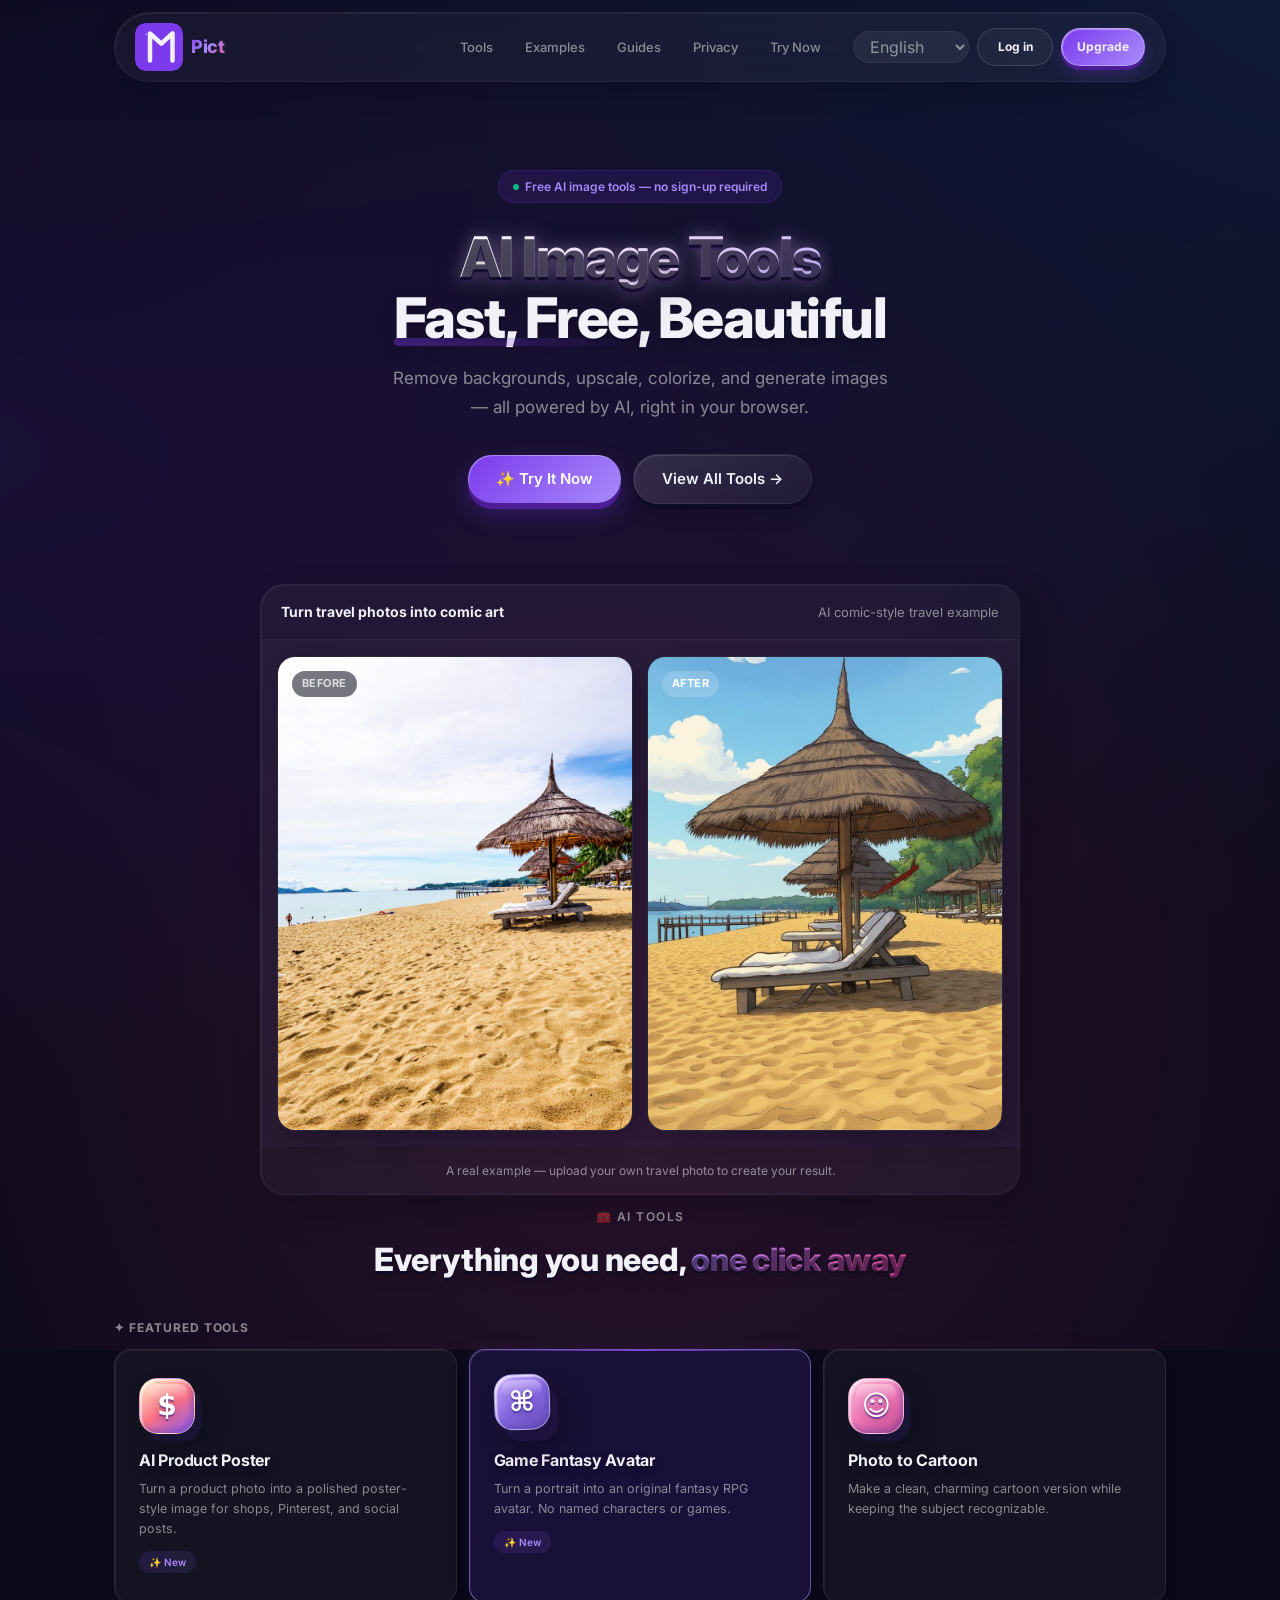
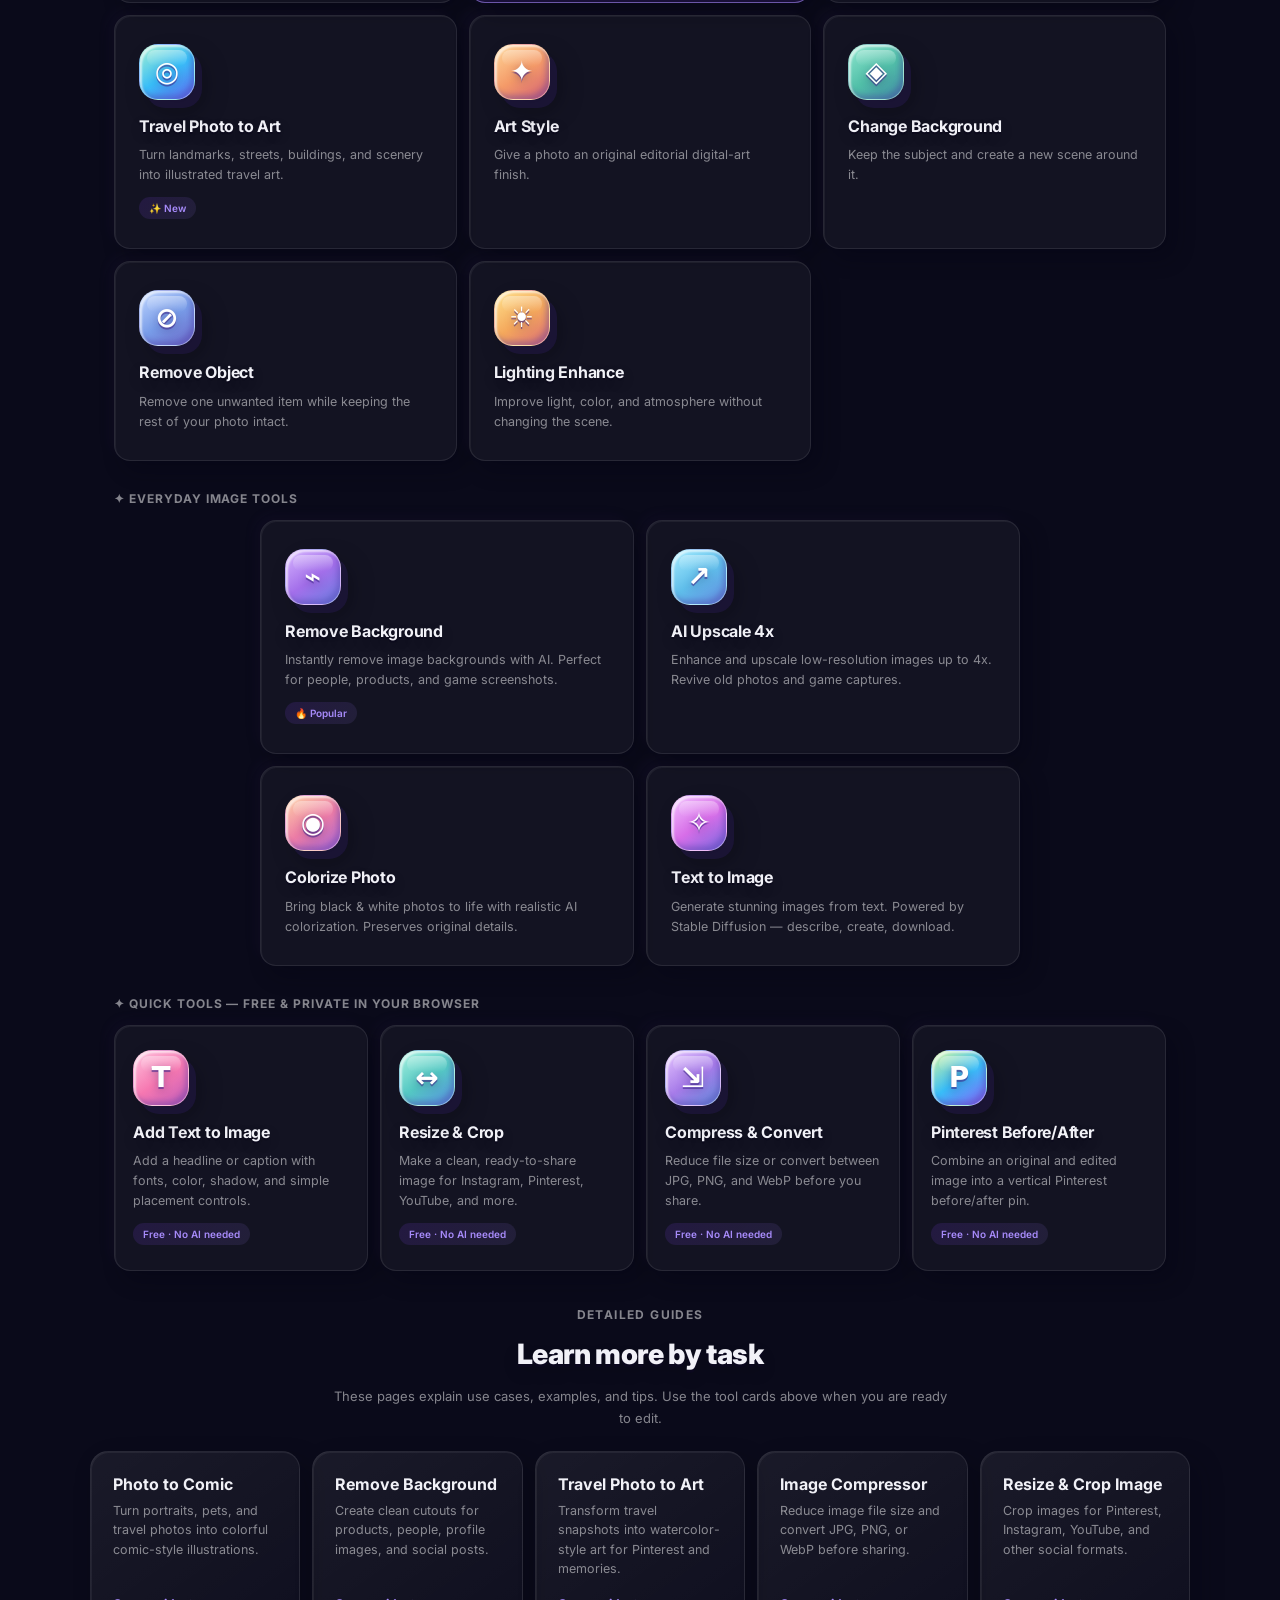
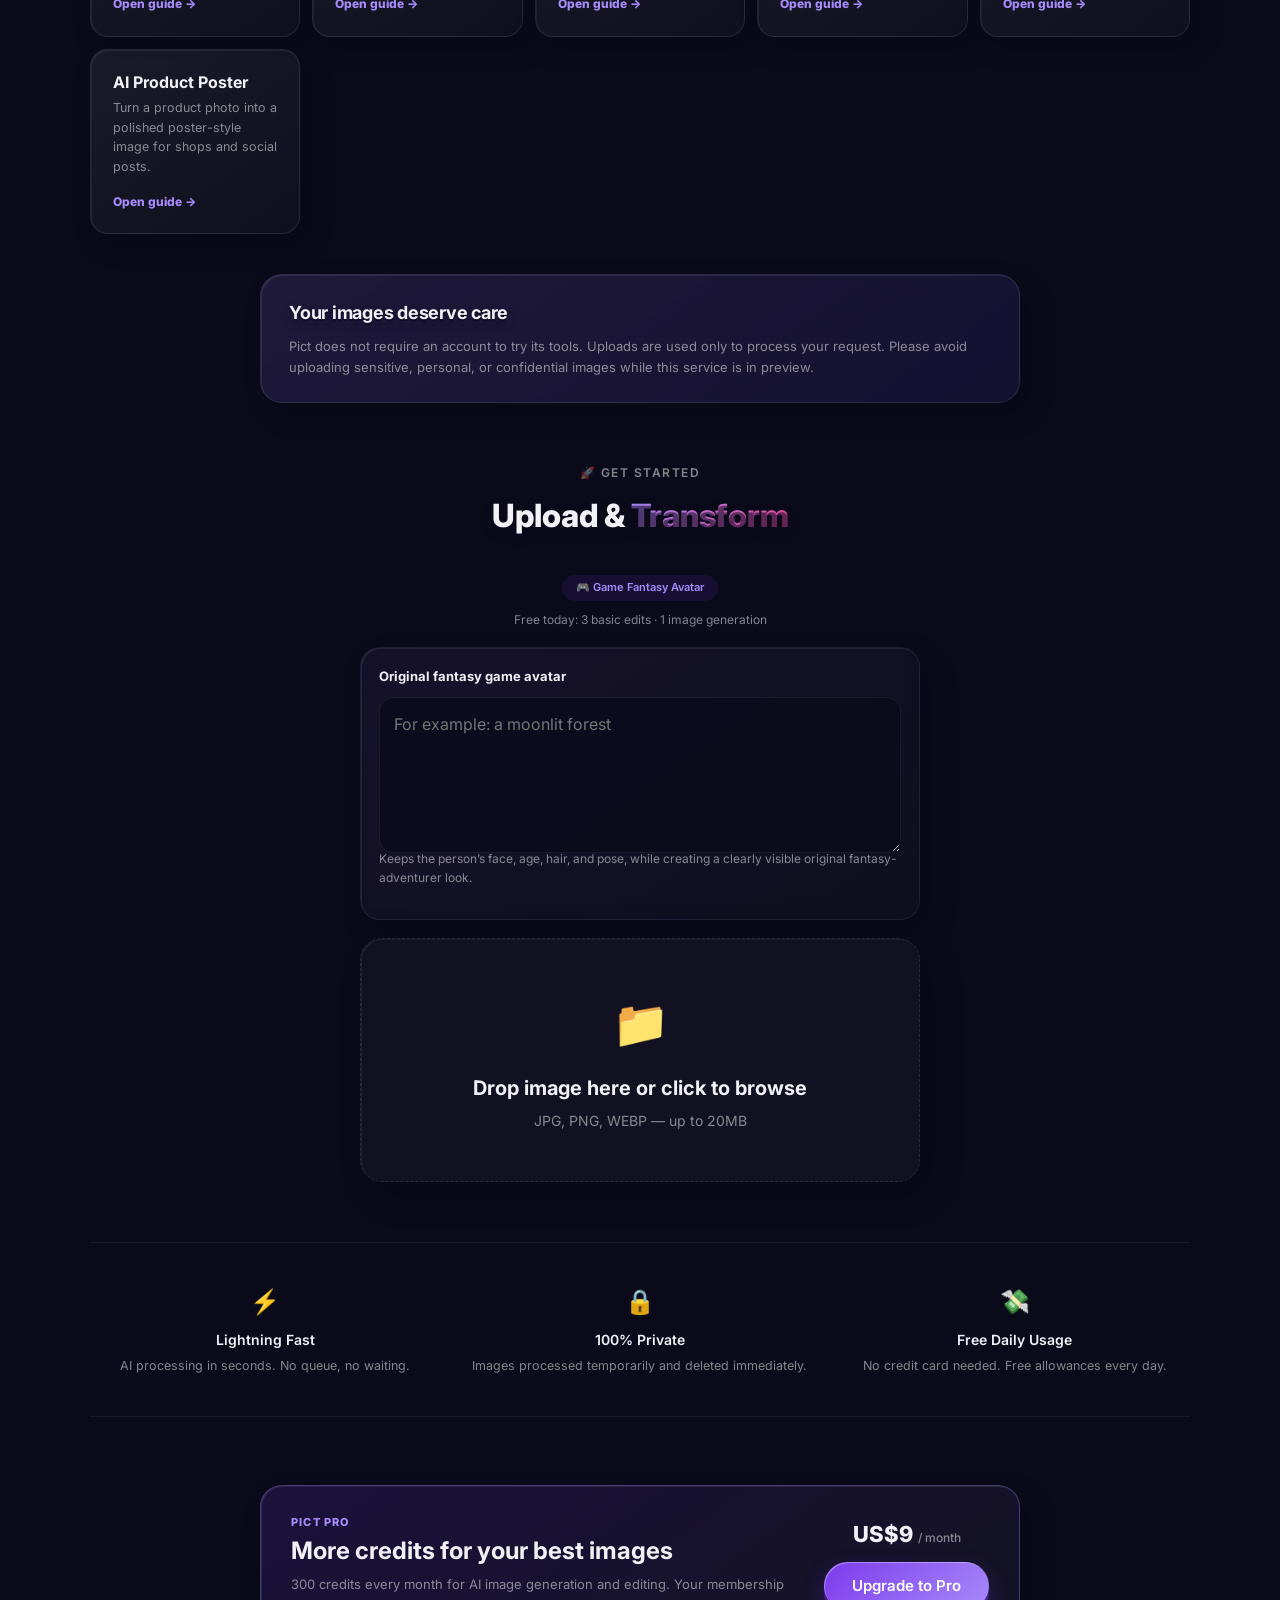
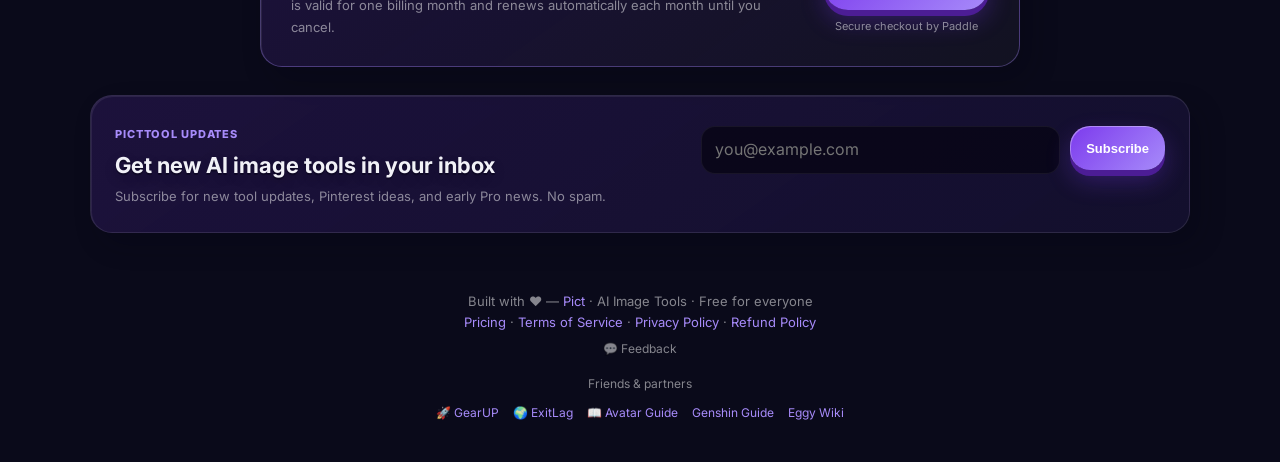
==== index.html @ b3669dda "Add files via upload" ====
<!DOCTYPE html>
<html lang="en">
<head>
<!-- Google tag (gtag.js) -->
<script async src="https://www.googletagmanager.com/gtag/js?id=G-9TJQL1RWTP"></script>
<script>
  window.dataLayer = window.dataLayer || [];
  function gtag(){dataLayer.push(arguments);}
  gtag('js', new Date());
  gtag('config', 'G-9TJQL1RWTP');
</script>
<meta charset="UTF-8" />
<meta name="viewport" content="width=device-width, initial-scale=1.0" />
<title>Pict | Free AI Image Tools: Remove Background, Upscale & Generate</title>
<meta name="description" content="Free online AI image tools to remove backgrounds, upscale photos, colorize old images and generate images from text. No sign-up required." />
<link rel="canonical" href="https://www.picttool.com/" />
<meta property="og:type" content="website" />
<meta property="og:url" content="https://www.picttool.com/" />
<meta property="og:title" content="Pict | Free AI Image Tools" />
<meta property="og:description" content="Remove backgrounds, upscale photos, colorize images and create AI art online." />
<link rel="icon" type="image/svg+xml" href="data:image/svg+xml,<svg xmlns='http://www.w3.org/2000/svg' viewBox='0 0 100 100'><text y='.9em' font-size='90'>🎨</text></svg>" />
<link href="https://fonts.googleapis.com/css2?family=Inter:wght@400;500;600;700;800;900&display=swap" rel="stylesheet" />
<style>
  *,*::before,*::after{margin:0;padding:0;box-sizing:border-box}
  :root{--bg:#0A0A1A;--card:rgba(255,255,255,0.04);--card-hover:rgba(255,255,255,0.08);--text:#F1F1F7;--text-dim:rgba(255,255,255,0.5);--accent:#7C3AED;--accent-light:#A78BFA;--accent-glow:rgba(124,58,237,0.3);--border:rgba(255,255,255,0.06);--radius:16px}
  html{scroll-behavior:smooth}
  body{font-family:'Inter',-apple-system,BlinkMacSystemFont,'Segoe UI',sans-serif;background:var(--bg);color:var(--text);line-height:1.6;overflow-x:hidden}
  
  /* Animated background */
  .bg-glow{position:fixed;top:-50%;left:-50%;width:200%;height:200%;z-index:-1;opacity:0.15;
    background:radial-gradient(ellipse at 20% 50%,#7C3AED 0%,transparent 50%),
               radial-gradient(ellipse at 80% 20%,#3B82F6 0%,transparent 50%),
               radial-gradient(ellipse at 50% 80%,#EC4899 0%,transparent 50%);
    animation:bgShift 20s ease-in-out infinite alternate;}
  @keyframes bgShift{0%{transform:rotate(0deg) scale(1)}100%{transform:rotate(8deg) scale(1.1)}}

  .container{max-width:1100px;margin:0 auto;padding:0 24px}

  /* Nav — glassmorphism */
  nav{position:sticky;top:12px;z-index:100;max-width:1100px;margin:0 auto;padding:0 24px}
  .nav-inner{background:rgba(255,255,255,0.04);backdrop-filter:blur(20px);-webkit-backdrop-filter:blur(20px);
    border:1px solid var(--border);border-radius:100px;padding:10px 20px;display:grid;grid-template-columns:1fr auto 1fr;align-items:center;
    box-shadow:0 10px 26px rgba(3,1,16,.22),inset 1px 1px 0 rgba(255,255,255,.06)}
  .logo{font-size:18px;font-weight:800;display:flex;align-items:center;gap:8px;letter-spacing:-0.3px}
  .logo .grad{background:linear-gradient(135deg,#7C3AED,#A78BFA,#EC4899);-webkit-background-clip:text;-webkit-text-fill-color:transparent;background-clip:text}
  .nav-links{display:flex;gap:4px;justify-self:center}
  .nav-links a{color:var(--text-dim);font-size:13px;font-weight:500;text-decoration:none;padding:6px 14px;border-radius:30px;transition:all .2s}
  .nav-links a:hover{color:var(--text);background:rgba(255,255,255,0.06)}
  .nav-secondary{display:none}
  .nav-menu{display:none}
  .nav-language{justify-self:end;color:var(--text-dim);font-size:12px;background:rgba(255,255,255,0.06);padding:4px 12px;border:1px solid var(--border);border-radius:20px;font:inherit;max-width:116px}
  .nav-actions{display:flex;align-items:center;justify-self:end;gap:8px}.auth-button{padding:8px 15px;border:1px solid rgba(167,139,250,.45);border-radius:20px;background:rgba(124,58,237,.12);color:var(--text);font:inherit;font-size:12px;font-weight:700;cursor:pointer;transition:transform .16s ease,background .16s ease,box-shadow .16s ease}
  .nav-login{background:rgba(255,255,255,.045);border-color:rgba(255,255,255,.14);min-width:76px;white-space:nowrap}
  .nav-upgrade{background:linear-gradient(135deg,#7C3AED,#A78BFA);border-color:rgba(196,181,253,.75);box-shadow:0 4px 0 #4c1d95,0 8px 18px rgba(124,58,237,.26),inset 1px 1px 0 rgba(255,255,255,.35)}
  .auth-button:hover{transform:translateY(-1px);background:rgba(124,58,237,.28)}
  .nav-upgrade:hover{background:linear-gradient(135deg,#8B5CF6,#C4B5FD);box-shadow:0 5px 0 #4c1d95,0 11px 22px rgba(124,58,237,.34),inset 1px 1px 0 rgba(255,255,255,.42)}
  .auth-button:active{transform:translateY(1px) scale(.98);box-shadow:0 1px 0 #4c1d95,0 3px 8px rgba(124,58,237,.22)}

  /* Hero */
  .hero{text-align:center;padding:100px 24px 60px;position:relative}
  .hero-badge{display:inline-flex;align-items:center;gap:6px;background:rgba(124,58,237,0.12);border:1px solid rgba(124,58,237,0.2);
    padding:6px 14px;border-radius:30px;font-size:12px;font-weight:600;color:var(--accent-light);margin-bottom:24px}
  .hero-badge .dot{width:6px;height:6px;border-radius:50%;background:#10B981;animation:pulse-dot 2s infinite}
  @keyframes pulse-dot{0%,100%{opacity:1}50%{opacity:0.3}}
  .hero h1{font-size:56px;font-weight:800;letter-spacing:-1.5px;line-height:1.08;margin-bottom:16px;text-shadow:0 3px 0 rgba(12,7,35,.72),0 8px 18px rgba(0,0,0,.2)}
  .hero h1 .grad{background:linear-gradient(135deg,#FFFFFF 0%,#F5EAFE 34%,#E9D5FF 65%,#C4B5FD 100%);-webkit-background-clip:text;-webkit-text-fill-color:transparent;background-clip:text;filter:drop-shadow(0 2px 0 rgba(40,22,84,.5)) drop-shadow(0 0 8px rgba(221,190,255,.38)) drop-shadow(0 8px 14px rgba(0,0,0,.18))}
  .hero h1 .highlight{position:relative;display:inline-block}
  .hero h1 .highlight::after{content:'';position:absolute;bottom:2px;left:0;width:100%;height:8px;background:linear-gradient(90deg,#7C3AED,transparent);border-radius:4px;opacity:0.4}
  .hero p{font-size:17px;color:var(--text-dim);max-width:500px;margin:0 auto 32px;line-height:1.7}
  .hero-actions{display:flex;align-items:center;justify-content:center;gap:12px;flex-wrap:wrap}
  .btn{display:inline-flex;align-items:center;gap:8px;padding:12px 28px;border-radius:30px;font-size:15px;font-weight:600;border:none;cursor:pointer;transition:all .25s;text-decoration:none}
  .btn-primary{background:linear-gradient(135deg,#7C3AED,#A78BFA);color:#fff;box-shadow:0 6px 0 #4c1d95,0 11px 24px rgba(124,58,237,.30),inset 1px 1px 0 rgba(255,255,255,.35)}
  .btn-primary:hover{transform:translateY(-2px);box-shadow:0 8px 0 #4c1d95,0 15px 32px rgba(124,58,237,.4),inset 1px 1px 0 rgba(255,255,255,.42)}
  .btn-ghost{background:linear-gradient(145deg,rgba(255,255,255,.12),rgba(255,255,255,.04));color:var(--text);border:1px solid var(--border);box-shadow:0 5px 0 rgba(13,10,37,.65),0 10px 18px rgba(0,0,0,.18),inset 1px 1px 0 rgba(255,255,255,.1)}
  .btn-ghost:hover{background:linear-gradient(145deg,rgba(255,255,255,.16),rgba(255,255,255,.06));transform:translateY(-2px);box-shadow:0 7px 0 rgba(13,10,37,.65),0 14px 22px rgba(0,0,0,.22),inset 1px 1px 0 rgba(255,255,255,.14)}

  /* Before / after example */
  .example-section{padding:20px 0 12px}
  .before-after{max-width:760px;margin:0 auto;border:1px solid var(--border);border-radius:24px;overflow:hidden;background:rgba(255,255,255,0.035);box-shadow:12px 16px 34px rgba(0,0,0,.25),inset 1px 1px 0 rgba(255,255,255,.06)}
  .before-after-head{display:flex;align-items:center;justify-content:space-between;padding:16px 20px;border-bottom:1px solid var(--border);font-size:13px;color:var(--text-dim)}
  .before-after-head strong{color:var(--text);font-size:14px}
  .comparison{display:grid;grid-template-columns:1fr 1fr;gap:14px;min-height:0;padding:16px;position:relative;background:linear-gradient(145deg,rgba(255,255,255,.025),rgba(124,58,237,.055))}
  .demo-side{position:relative;overflow:hidden;background:#16142a;border:1px solid rgba(255,255,255,.08);border-radius:18px;aspect-ratio:3/4;box-shadow:8px 10px 22px rgba(3,1,16,.28)}
  .demo-side img{display:block;width:100%;height:100%;object-fit:cover;object-position:center 50%}
  .demo-side::after{position:absolute;top:14px;left:14px;padding:4px 10px;border-radius:99px;font-size:11px;font-weight:700;letter-spacing:.04em;text-transform:uppercase}
  .demo-side.before::after{content:'Before';background:rgba(10,10,26,.55);color:#ddd}
  .demo-side.after::after{content:'After';background:rgba(255,255,255,.16);color:#fff}
  .comparison-divider{display:none;position:absolute;top:0;bottom:0;left:50%;width:2px;background:rgba(255,255,255,.8);z-index:3;box-shadow:0 0 20px #c4a5ff}
  .comparison-divider span{position:absolute;top:50%;left:50%;transform:translate(-50%,-50%);width:34px;height:34px;border-radius:50%;display:grid;place-items:center;background:#fff;color:#6d38c7;font-size:16px;box-shadow:0 6px 18px rgba(0,0,0,.25)}
  .example-note{text-align:center;color:var(--text-dim);font-size:12px;padding:14px 20px}

  /* Tool Grid — glow cards */
  .section-label{text-align:center;font-size:12px;font-weight:600;text-transform:uppercase;letter-spacing:1.5px;color:var(--text-dim);margin-bottom:8px}
  .section-title{text-align:center;font-size:32px;font-weight:800;letter-spacing:-0.5px;margin-bottom:32px}
  .section-title .title-3d{text-shadow:0 3px 0 rgba(12,7,35,.68),0 8px 16px rgba(0,0,0,.18)}
  .section-title .grad{background:linear-gradient(135deg,#A78BFA,#EC4899);-webkit-background-clip:text;-webkit-text-fill-color:transparent;background-clip:text}
  .tool-grid{display:grid;grid-template-columns:repeat(3,1fr);gap:12px}
  .base-tool-grid{grid-template-columns:repeat(2,1fr);max-width:760px;margin:12px auto 0}
  .quick-tool-grid{grid-template-columns:repeat(4,minmax(0,1fr))}
  .quick-tool-grid .tool-card{padding:24px 18px}
  .tool-group-title{margin:28px 0 12px;color:var(--text-dim);font-size:12px;font-weight:700;letter-spacing:.08em;text-transform:uppercase}
  .tool-card{background:var(--card);border:1px solid var(--border);border-radius:var(--radius);padding:28px 24px;
    cursor:pointer;transition:all .3s;text-decoration:none;color:inherit;display:block;position:relative;overflow:hidden}
  .tool-card::before{content:'';position:absolute;top:0;left:0;right:0;height:1px;background:linear-gradient(90deg,transparent,var(--accent),transparent);opacity:0;transition:opacity .3s}
  .tool-card:hover{background:var(--card-hover);border-color:rgba(124,58,237,0.2);transform:translateY(-2px)}
  .tool-card:hover::before{opacity:1}
  /* Soft 3D Toy — friendly, layered controls without changing the site structure. */
  .tool-card{border-color:rgba(255,255,255,.09);box-shadow:9px 10px 20px rgba(4,2,18,.28),-5px -5px 14px rgba(120,86,175,.05),inset 1px 1px 0 rgba(255,255,255,.055)}
  .tool-card:hover{box-shadow:12px 15px 28px rgba(3,1,16,.40),-5px -5px 16px rgba(142,103,209,.09),inset 1px 1px 0 rgba(255,255,255,.08)}
  .tool-card .icon.neon-icon{width:56px;height:56px;margin:0 0 14px;display:grid;place-items:center;position:relative;
    border:1px solid rgba(255,255,255,.34);border-radius:19px;background:linear-gradient(145deg,#bda8ff 0%,#8c80e8 48%,#71c9ee 100%);
    box-shadow:7px 8px 0 rgba(49,31,99,.34),10px 13px 23px rgba(0,0,0,.28),inset 2px 2px 2px rgba(255,255,255,.62),inset -3px -4px 5px rgba(73,54,159,.32);
    color:#fff;font-family:ui-rounded,"Arial Rounded MT Bold",system-ui,sans-serif;font-size:28px;font-weight:900;line-height:1;text-shadow:0 2px 0 rgba(62,37,135,.56),0 3px 8px rgba(37,20,90,.34);transition:transform .3s,box-shadow .3s}
  .tool-card .icon.neon-icon::before{content:"";position:absolute;inset:5px 7px auto;height:16px;border-radius:12px;background:linear-gradient(180deg,rgba(255,255,255,.45),rgba(255,255,255,0));opacity:.8}
  .tool-card .icon.neon-icon::after{content:attr(data-mark);position:relative;z-index:1}
  .tool-card:hover .icon.neon-icon,.tool-card.active .icon.neon-icon{transform:translateY(-4px) rotate(-2deg);box-shadow:8px 11px 0 rgba(49,31,99,.36),14px 19px 26px rgba(0,0,0,.34),inset 2px 2px 2px rgba(255,255,255,.7),inset -3px -4px 5px rgba(73,54,159,.32)}
  /* Each tool gets its own Soft 3D Toy color while keeping one shared visual system. */
  .tool-card[data-tool="game-avatar"] .neon-icon{background:linear-gradient(145deg,#c6a8ff 0%,#8464df 54%,#6952ba 100%)}
  .tool-card[data-tool="cartoon"] .neon-icon{background:linear-gradient(145deg,#ffbedc 0%,#ed76b3 52%,#c64a91 100%)}
  .tool-card[data-tool="travel-art"] .neon-icon{background:linear-gradient(145deg,#a7f3d0 0%,#38bdf8 52%,#6366f1 100%)}
  .tool-card[data-tool="art"] .neon-icon{background:linear-gradient(145deg,#ffd89a 0%,#f49a68 52%,#cf5c77 100%)}
  .tool-card[data-tool="change-background"] .neon-icon{background:linear-gradient(145deg,#8fe7cf 0%,#51bfa8 52%,#4088a4 100%)}
  .tool-card[data-tool="remove-object"] .neon-icon{background:linear-gradient(145deg,#c1d7ff 0%,#789ce8 52%,#6c68c8 100%)}
  .tool-card[data-tool="scene-lighting"] .neon-icon{background:linear-gradient(145deg,#ffe38e 0%,#f4a85c 52%,#d86978 100%)}
  .tool-card[data-tool="remove-bg"] .neon-icon{background:linear-gradient(145deg,#d7b6ff 0%,#a36fea 52%,#687ee0 100%)}
  .tool-card[data-tool="upscale"] .neon-icon{background:linear-gradient(145deg,#a5edff 0%,#5fbdea 52%,#6487df 100%)}
  .tool-card[data-tool="colorize"] .neon-icon{background:linear-gradient(145deg,#ffd5a7 0%,#ec7ca6 52%,#a967d7 100%)}
  .tool-card[data-tool="generate"] .neon-icon{background:linear-gradient(145deg,#f3c1ff 0%,#d76ee8 52%,#7468df 100%)}
  .tool-card[data-tool="add-text"] .neon-icon{background:linear-gradient(145deg,#ffc4de 0%,#f678b1 52%,#be5bba 100%)}
  .tool-card[data-tool="resize-crop"] .neon-icon{background:linear-gradient(145deg,#a8f2df 0%,#54c8c3 52%,#588ce1 100%)}
  .tool-card[data-tool="compress-convert"] .neon-icon{background:linear-gradient(145deg,#e5c4ff 0%,#a77ce9 52%,#618ddd 100%)}
  .tool-card[data-tool="pin-before-after"] .neon-icon{background:linear-gradient(145deg,#d9f99d 0%,#38bdf8 52%,#8b5cf6 100%)}
  .tool-card[data-tool="product-poster"] .neon-icon{background:linear-gradient(145deg,#fef3c7 0%,#fb7185 52%,#8b5cf6 100%)}
  .tool-card h3,.section-title,.privacy-card h2{letter-spacing:-.25px;text-shadow:0 2px 0 rgba(9,5,27,.55),0 5px 13px rgba(0,0,0,.18)}
  .tool-card h3{font-size:16px;font-weight:700;margin-bottom:6px}
  .tool-card p{font-size:12.5px;color:var(--text-dim);line-height:1.6}
  .tool-card .badge{display:inline-block;font-size:10px;font-weight:600;padding:3px 10px;border-radius:20px;
    background:linear-gradient(135deg,rgba(124,58,237,0.15),rgba(167,139,250,0.1));color:var(--accent-light);margin-top:12px}
  .tool-card .arrow{position:absolute;top:24px;right:24px;font-size:14px;color:var(--text-dim);transition:all .3s;opacity:0}
  .tool-card:hover .arrow{opacity:1;color:var(--accent-light);transform:translateX(3px)}
  .tool-card.active{background:rgba(124,58,237,.14);border-color:rgba(167,139,250,.58);box-shadow:9px 11px 24px rgba(4,2,18,.34),-4px -4px 13px rgba(142,103,209,.08),inset 1px 1px 0 rgba(255,255,255,.08)}
  .tool-card.active::before{opacity:1}

  /* SEO guide entry points */
  .guide-section{padding:34px 0 12px}
  .guide-label{text-align:center;font-size:12px;font-weight:700;text-transform:uppercase;letter-spacing:1.4px;color:var(--text-dim);margin-bottom:8px}
  .guide-title{text-align:center;font-size:28px;font-weight:850;letter-spacing:-.4px;margin-bottom:8px;text-shadow:0 3px 0 rgba(12,7,35,.58),0 8px 16px rgba(0,0,0,.16)}
  .guide-intro{max-width:620px;margin:0 auto 22px;text-align:center;color:var(--text-dim);font-size:13px;line-height:1.7}
  .guide-grid{display:grid;grid-template-columns:repeat(auto-fit,minmax(210px,1fr));gap:12px}
  .guide-card{min-height:156px;padding:22px;border:1px solid rgba(255,255,255,.09);border-radius:18px;background:linear-gradient(145deg,rgba(255,255,255,.065),rgba(255,255,255,.025));box-shadow:9px 11px 24px rgba(4,2,18,.26),inset 1px 1px 0 rgba(255,255,255,.06);color:inherit;text-decoration:none;display:flex;flex-direction:column;justify-content:space-between;gap:16px;transition:transform .25s,border-color .25s,background .25s}
  .guide-card:hover{transform:translateY(-2px);border-color:rgba(167,139,250,.42);background:linear-gradient(145deg,rgba(124,58,237,.14),rgba(255,255,255,.035))}
  .guide-card strong{display:block;font-size:16px;line-height:1.3;margin-bottom:6px}
  .guide-card p{color:var(--text-dim);font-size:12.5px;line-height:1.55}
  .guide-card span{font-size:12px;font-weight:800;color:var(--accent-light)}

  /* Upload Area — glassmorphism */
  .upload-section{margin:60px auto;text-align:center;max-width:640px}
  .upload-zone{background:rgba(255,255,255,0.03);border:1.5px dashed rgba(255,255,255,0.1);
    border-radius:22px;padding:48px 22px;text-align:center;cursor:pointer;transition:all .3s;position:relative;overflow:hidden;max-width:560px;margin:0 auto;box-shadow:12px 15px 32px rgba(3,1,16,.22),inset 1px 1px 0 rgba(255,255,255,.06)}
  .upload-zone::before{content:'';position:absolute;inset:-1px;border-radius:24px;
    background:linear-gradient(135deg,#7C3AED,#A78BFA,#EC4899,#7C3AED);background-size:400% 400%;
    opacity:0;transition:opacity .3s;z-index:-1;animation:gradientShift 4s ease infinite}
  @keyframes gradientShift{0%,100%{background-position:0% 50%}50%{background-position:100% 50%}}
  .upload-zone:hover::before,.upload-zone.dragover::before{opacity:0.3}
  .upload-zone:hover,.upload-zone.dragover{border-color:transparent}
  .upload-zone .icon{font-size:46px;margin-bottom:12px;display:block}
  .upload-zone h3{font-size:20px;font-weight:700;margin-bottom:6px}
  .upload-zone p{font-size:14px;color:var(--text-dim)}
  .upload-zone input{display:none}
  /* Mobile browsers already offer Camera from the normal image picker. Keeping
     a second camera button below it created two competing upload routes. */
  .camera-action{display:none!important}
  .feedback-link{border:0;background:none;color:var(--text-dim);font:inherit;font-size:12px;cursor:pointer;padding:7px 0}.feedback-link:hover{color:var(--accent-light)}
  .feedback-dialog{width:min(92vw,500px);border:1px solid var(--border);border-radius:22px;background:#15102a;color:var(--text);padding:0;box-shadow:0 24px 80px rgba(0,0,0,.55)}
  .feedback-dialog::backdrop{background:rgba(3,1,12,.72);backdrop-filter:blur(4px)}
  .feedback-form{padding:26px;text-align:left}.feedback-form h3{margin:0 0 8px;font-size:20px}.feedback-form p{margin:0 0 18px;color:var(--text-dim);font-size:13px;line-height:1.6}.feedback-form label{display:block;margin:13px 0 6px;font-size:12px;font-weight:700}.feedback-form select,.feedback-form textarea,.feedback-form input{box-sizing:border-box;width:100%;border:1px solid var(--border);border-radius:12px;background:rgba(8,6,22,.8);color:var(--text);font:inherit;padding:11px}.feedback-form textarea{min-height:110px;resize:vertical}.feedback-form .feedback-actions{display:flex;justify-content:flex-end;gap:9px;margin-top:18px}.feedback-status{min-height:18px;margin-top:12px;color:var(--text-dim);font-size:12px}
  .generation-zone{max-width:560px;margin:0 auto 18px;padding:18px;border:1px solid var(--border);border-radius:20px;background:linear-gradient(145deg,rgba(105,75,164,.13),rgba(255,255,255,.025));text-align:left;box-shadow:10px 13px 28px rgba(3,1,16,.22),inset 1px 1px 0 rgba(255,255,255,.08),inset -4px -5px 14px rgba(0,0,0,.09)}
  .generation-zone label{display:block;font-size:13px;font-weight:700;margin-bottom:10px}
  .generation-zone textarea{display:block;width:100%;min-height:156px;resize:vertical;padding:14px;border:1px solid var(--border);border-radius:14px;background:rgba(10,10,26,.7);color:var(--text);font:inherit;line-height:1.5;outline:none}
  .generation-zone textarea:focus{border-color:var(--accent-light);box-shadow:0 0 0 3px rgba(124,58,237,.16)}
  .style-row{display:flex;gap:8px;flex-wrap:wrap;margin:14px 0 20px}
  .style-chip{border:1px solid var(--border);background:rgba(255,255,255,.05);color:var(--text-dim);border-radius:99px;padding:7px 12px;cursor:pointer;font:inherit;font-size:12px;transition:all .2s}
  .style-chip:hover,.style-chip.active{color:#fff;border-color:var(--accent-light);background:rgba(124,58,237,.2)}
  .cartoon-setting{min-width:0}.cartoon-setting-label{display:block;font-size:12px;font-weight:800;margin-bottom:8px;color:var(--text)}
  .cartoon-setting .style-row{margin:0;gap:7px}.cartoon-setting .style-chip{flex:1 1 105px;min-height:40px;padding:7px 10px;font-size:11px;line-height:1.25}
  .generation-zone .btn{width:100%;justify-content:center}
  .local-editor{max-width:760px;margin:18px auto 0;padding:24px;border:1px solid var(--border);border-radius:24px;background:linear-gradient(145deg,rgba(105,75,164,.13),rgba(255,255,255,.025));text-align:left;box-shadow:10px 13px 28px rgba(3,1,16,.22),inset 1px 1px 0 rgba(255,255,255,.08),inset -4px -5px 14px rgba(0,0,0,.09)}
  .local-editor[hidden]{display:none}
  .local-editor h3{font-size:17px;margin-bottom:5px}.local-editor .editor-help{font-size:12px;color:var(--text-dim);margin-bottom:18px}
  .editor-layout{display:grid;grid-template-columns:minmax(0,1fr) 230px;gap:18px;align-items:start}
  .editor-preview{overflow:hidden;border:1px solid var(--border);border-radius:14px;background:#090817;min-height:180px;display:grid;place-items:center}
  .editor-preview canvas{display:block;width:100%;max-height:460px;object-fit:contain}
  .editor-controls{display:grid;gap:12px}.editor-controls label{display:grid;gap:5px;font-size:12px;font-weight:700}.editor-controls input,.editor-controls select{width:100%;border:1px solid var(--border);border-radius:10px;background:rgba(8,6,22,.8);color:var(--text);font:inherit;padding:9px}
  .editor-controls input[type="color"]{height:40px;padding:4px}.editor-controls input[type="range"]{padding:0}.editor-controls .btn{justify-content:center;width:100%;padding:10px 16px}
  .preset-row{display:flex;gap:6px;flex-wrap:wrap}.preset-chip{border:1px solid var(--border);background:rgba(255,255,255,.05);color:var(--text-dim);border-radius:99px;padding:6px 9px;cursor:pointer;font:inherit;font-size:11px}.preset-chip.active,.preset-chip:hover{color:#fff;border-color:var(--accent-light);background:rgba(124,58,237,.2)}
  .secondary-upload{border:1px dashed rgba(255,255,255,.14);border-radius:12px;padding:12px;background:rgba(255,255,255,.035)}
  .secondary-upload input{padding:0;border:0;background:transparent;color:var(--text-dim)}
  .tool-indicator{display:inline-block;font-size:11px;font-weight:600;padding:4px 14px;border-radius:20px;
    background:rgba(124,58,237,0.12);color:var(--accent-light);margin-bottom:16px}
  .quota-status{margin:-7px 0 18px;font-size:12px;color:var(--text-dim)}

  /* Result */
  .result-area{display:none;margin:24px auto;gap:24px;max-width:640px}
  .result-area.show{display:grid;grid-template-columns:1fr 1fr}
  .result-area.generate-mode.show{grid-template-columns:1fr}
  .result-area.generate-mode .original-panel{display:none}
  .result-panel{background:linear-gradient(145deg,rgba(105,75,164,.13),rgba(255,255,255,.025));border-radius:var(--radius);padding:16px;border:1px solid var(--border);box-shadow:9px 12px 25px rgba(3,1,16,.24),inset 1px 1px 0 rgba(255,255,255,.08),inset -4px -5px 14px rgba(0,0,0,.09)}
  .result-panel img{width:100%;border-radius:12px;display:block}
  .result-panel .label{font-size:11px;font-weight:600;color:var(--text-dim);text-transform:uppercase;letter-spacing:0.5px;margin-bottom:8px}
  .result-actions{display:flex;gap:8px;margin-top:12px;flex-wrap:wrap}
  .btn-sm{padding:8px 16px;border-radius:20px;font-size:13px}
  .auth-dialog{position:fixed;inset:0;margin:auto;width:min(92vw,420px);max-height:min(90vh,520px);border:1px solid var(--border);border-radius:18px;background:#15102a;color:var(--text);padding:0;box-shadow:0 24px 80px rgba(0,0,0,.55);overflow:auto}
  .auth-dialog::backdrop{background:rgba(3,1,12,.72);backdrop-filter:blur(4px)}
  .auth-panel{padding:30px}.auth-panel h3{margin:0 0 8px;font-size:22px}.auth-panel p{color:var(--text-dim);font-size:13px;line-height:1.6;margin:0 0 18px}.auth-panel input{width:100%;box-sizing:border-box;padding:12px 14px;border-radius:10px;border:1px solid var(--border);background:rgba(255,255,255,.06);color:var(--text);font:inherit;margin-bottom:12px}.auth-panel input:focus{outline:2px solid rgba(167,139,250,.5);outline-offset:1px}.auth-actions{display:flex;justify-content:flex-end;gap:8px}.auth-actions .btn{transition:transform .14s ease,filter .14s ease,box-shadow .14s ease}.auth-actions .btn:active{transform:translateY(2px) scale(.98);filter:brightness(.92)}#authSubmit{min-width:148px}#authSubmit:disabled{opacity:.72;cursor:wait;filter:saturate(.8)}.auth-status{min-height:20px;margin:10px 0 0!important;color:var(--accent-light)!important;font-size:12px!important}
  .account-email{display:block;padding:12px 14px;border:1px solid var(--border);border-radius:10px;background:rgba(255,255,255,.06);color:var(--text);font-size:13px;word-break:break-all;margin:14px 0 20px}
  .spinner{display:none;width:28px;height:28px;border:3px solid rgba(255,255,255,0.06);border-top-color:var(--accent-light);border-radius:50%;animation:spin .6s linear infinite;margin:24px auto}
  .spinner.show{display:block}
  @keyframes spin{to{transform:rotate(360deg)}}

  /* Features strip */
  .features{display:grid;grid-template-columns:repeat(3,1fr);gap:24px;margin:60px auto;text-align:center;padding:40px 0;border-top:1px solid var(--border);border-bottom:1px solid var(--border)}
  .feature{min-width:0;text-align:center;display:flex;flex-direction:column;align-items:center}
  .feature .fi{font-size:24px;margin-bottom:8px}
  .feature h4{font-size:14px;font-weight:600;margin-bottom:4px}
  .feature p{font-size:12.5px;color:var(--text-dim);margin-left:auto;margin-right:auto}
  .pricing-section{padding:8px 0 20px;scroll-margin-top:100px}
  .pricing-card{max-width:760px;margin:0 auto;padding:28px 30px;display:flex;align-items:center;justify-content:space-between;gap:28px;border:1px solid rgba(167,139,250,.35);border-radius:22px;background:linear-gradient(145deg,rgba(124,58,237,.16),rgba(255,255,255,.035));box-shadow:10px 13px 28px rgba(3,1,16,.24),inset 1px 1px 0 rgba(255,255,255,.08)}
  .pricing-kicker{display:block;color:var(--accent-light);font-size:11px;font-weight:800;letter-spacing:1.2px;text-transform:uppercase;margin-bottom:6px}
  .pricing-card h2{font-size:24px;line-height:1.2;margin-bottom:8px}.pricing-card p{color:var(--text-dim);font-size:13px;line-height:1.65}.pricing-card strong{color:var(--text)}
  .pricing-actions{flex:0 0 auto;text-align:center}.pricing-price{display:block;font-size:22px;font-weight:800;margin-bottom:10px}.pricing-price small{font-size:12px;font-weight:500;color:var(--text-dim)}
  .pricing-note{display:block;margin-top:8px;font-size:11px;color:var(--text-dim)}
  .privacy-card{max-width:760px;margin:28px auto 28px;padding:24px 28px;border:1px solid rgba(255,255,255,.1);border-radius:22px;background:linear-gradient(145deg,rgba(142,110,224,.16),rgba(34,25,76,.45));box-shadow:10px 12px 26px rgba(3,1,16,.22),inset 1px 1px 0 rgba(255,255,255,.08);text-align:left}
  .privacy-card h2{font-size:18px;margin-bottom:8px}
  .privacy-card p{font-size:13px;color:var(--text-dim)}

  /* Email subscription */
  .subscribe-section{padding:8px 0 18px}
  .subscribe-card{display:grid;grid-template-columns:minmax(0,1.1fr) minmax(280px,.9fr);gap:18px;align-items:center;padding:24px;border:1px solid rgba(255,255,255,.1);border-radius:22px;background:linear-gradient(145deg,rgba(124,58,237,.16),rgba(34,25,76,.38));box-shadow:10px 12px 26px rgba(3,1,16,.22),inset 1px 1px 0 rgba(255,255,255,.08);text-align:left}
  .subscribe-kicker{display:inline-block;margin-bottom:8px;font-size:11px;font-weight:800;letter-spacing:.08em;text-transform:uppercase;color:var(--accent-light)}
  .subscribe-card h2{font-size:22px;line-height:1.25;margin-bottom:7px;text-shadow:0 2px 0 rgba(9,5,27,.55),0 5px 13px rgba(0,0,0,.18)}
  .subscribe-card p{font-size:13px;color:var(--text-dim);line-height:1.65}
  .subscribe-form{display:grid;grid-template-columns:minmax(0,1fr) auto;gap:10px;align-items:start}
  .subscribe-form input{min-height:44px;width:100%;border:1px solid var(--border);border-radius:14px;background:rgba(8,6,22,.8);color:var(--text);font:inherit;padding:10px 13px;outline:none}
  .subscribe-form input:focus{border-color:var(--accent-light);box-shadow:0 0 0 3px rgba(124,58,237,.16)}
  .subscribe-form .btn{min-height:44px;justify-content:center;white-space:nowrap}
  .subscribe-status{grid-column:1/-1;min-height:18px;color:var(--text-dim);font-size:12px}
  .sr-only{position:absolute;width:1px;height:1px;padding:0;margin:-1px;overflow:hidden;clip:rect(0,0,0,0);white-space:nowrap;border:0}
  html[dir="rtl"] .subscribe-card{text-align:right}

  /* Footer */
  footer{text-align:center;padding:40px 24px;font-size:13px;color:var(--text-dim)}
  footer a{color:var(--accent-light);text-decoration:none;transition:color .2s}
  footer a:hover{color:#C4B5FD}
  footer .sister{margin-top:8px;font-size:12px}
  footer .partner-links{display:flex;flex-wrap:wrap;justify-content:center;gap:8px 14px;margin-top:10px;font-size:12px}

	  @media(max-width:768px){
    .container{padding:0 16px}.hero h1{font-size:32px}.tool-grid,.base-tool-grid{grid-template-columns:1fr}.result-area.show{grid-template-columns:1fr}.features{grid-template-columns:1fr;gap:16px}.pricing-card{padding:24px 20px;display:block}.pricing-actions{margin-top:20px}.hero{padding:60px 16px 32px}.upload-zone{padding:36px 16px}.generation-zone{padding:16px;margin-bottom:16px}.generation-zone textarea{min-height:150px}.editor-layout{grid-template-columns:1fr}.editor-preview canvas{max-height:360px}
    .subscribe-card{grid-template-columns:1fr;padding:20px}.subscribe-form{grid-template-columns:1fr}.subscribe-form .btn{width:100%}
    .guide-grid{grid-template-columns:1fr}.guide-title{font-size:23px}.guide-card{min-height:132px}
    nav{top:8px;padding:0 16px}.nav-inner{display:flex;justify-content:space-between;border-radius:16px;padding:9px 12px}.logo img{width:36px;height:36px}.nav-links,.nav-actions{display:none}.nav-menu{display:block;position:relative}.nav-menu summary{list-style:none;cursor:pointer;padding:7px 11px;border:1px solid var(--border);border-radius:10px;color:var(--text);font-size:13px}.nav-menu summary::-webkit-details-marker{display:none}.nav-secondary{display:flex;flex-direction:column;gap:4px;position:absolute;right:0;top:43px;width:190px;padding:8px;background:#17152d;border:1px solid var(--border);border-radius:14px;box-shadow:0 16px 36px rgba(0,0,0,.35)}.nav-secondary .nav-language{display:block;max-width:none;width:100%;padding:8px 10px}
	    .nav-secondary a{color:var(--text-dim);font-size:13px;text-decoration:none;padding:8px 10px;border-radius:8px}.nav-secondary a:hover{background:rgba(255,255,255,.06);color:var(--text)}.comparison{gap:10px;padding:10px}.before-after-head{padding:13px 15px;align-items:flex-start;gap:8px;flex-direction:column}.privacy-card{padding:20px}
	  }
</style>
</head>
<body>
<div class="bg-glow"></div>

<nav>
  <div class="nav-inner">
    <div class="logo">
      <img src="assets/logo.svg" alt="Pict" width="48" height="48" style="border-radius:10px;" />
      <span class="grad">Pict</span>
    </div>
    <div class="nav-links">
      <a href="#tools" data-i18n="nav.tools">Tools</a>
      <a href="#examples" data-i18n="nav.examples">Examples</a>
      <a href="#guides" data-i18n="nav.guides">Guides</a>
      <a href="privacy/" data-i18n="nav.privacy">Privacy</a>
      <a href="#upload" data-i18n="nav.try">Try Now</a>
    </div>
    <div class="nav-actions">
      <select class="nav-language" id="langSelect" onchange="setLanguage(this.value)" aria-label="Select language">
        <option value="en">English</option>
        <option value="zh">中文</option>
        <option value="es">Español</option>
        <option value="fr">Français</option>
        <option value="pt">Português</option>
        <option value="ja">日本語</option>
        <option value="ko">한국어</option>
        <option value="ar">العربية</option>
        <option value="de">Deutsch</option>
      </select>
      <button class="auth-button nav-login" id="authButton" type="button" onclick="openAuthDialog()" data-i18n="auth.login">Log in</button>
      <button class="auth-button nav-upgrade" type="button" onclick="openProCheckout(event)" data-i18n="pro.button">Upgrade</button>
    </div>
    <details class="nav-menu">
      <summary>Menu</summary>
      <div class="nav-secondary">
        <a href="#tools" data-i18n="nav.tools">Tools</a>
        <a href="#examples" data-i18n="nav.examples">Examples</a>
        <a href="#guides" data-i18n="nav.guides">Guides</a>
        <a href="privacy/" data-i18n="nav.privacy">Privacy</a>
        <a href="#upload" data-i18n="nav.try">Try Now</a>
        <select class="nav-language" id="mobileLangSelect" onchange="setMobileLanguage(this.value)" aria-label="Select language">
          <option value="en">English</option><option value="zh">中文</option><option value="es">Español</option><option value="fr">Français</option><option value="pt">Português</option><option value="ja">日本語</option><option value="ko">한국어</option><option value="ar">العربية</option><option value="de">Deutsch</option>
        </select>
        <button class="auth-button nav-login" type="button" onclick="openAuthDialog()" data-i18n="auth.login">Log in</button>
      </div>
    </details>
  </div>
</nav>

<section class="hero">
  <div class="hero-badge"><span class="dot"></span> Free AI image tools — no sign-up required</div>
  <h1>
    <span class="grad">AI Image Tools</span><br>
    <span class="highlight">Fast, Free</span>, Beautiful
  </h1>
  <p>Remove backgrounds, upscale, colorize, and generate images — all powered by AI, right in your browser.</p>
  <div class="hero-actions">
    <a href="#upload" class="btn btn-primary">✨ Try It Now</a>
    <a href="#tools" class="btn btn-ghost">View All Tools →</a>
  </div>
</section>

<section class="container example-section" id="examples">
  <div class="before-after">
    <div class="before-after-head"><strong data-i18n="example.title">Turn travel photos into comic art</strong><span data-i18n="example.subtitle">AI comic-style travel example</span></div>
    <div class="comparison" aria-label="Before and after beach travel photo comic-art comparison">
      <div class="demo-side before"><img src="assets/homepage-travel-comic-before.jpg" alt="Beach travel photo before AI comic transformation" /></div>
      <div class="demo-side after"><img src="assets/homepage-travel-comic-after.jpg" alt="Beach travel photo after AI comic transformation" /></div>
      <div class="comparison-divider" aria-hidden="true"><span>↔</span></div>
    </div>
    <p class="example-note" data-i18n="example.note">A real example — upload your own travel photo to create your result.</p>
  </div>
</section>

<section class="container" id="tools">
  <div class="section-label">🧰 AI Tools</div>
  <h2 class="section-title"><span class="title-3d">Everything you need,</span> <span class="grad">one click away</span></h2>
  <p class="tool-group-title">✦ Featured tools</p>
  <div class="tool-grid">
    <a href="#upload" class="tool-card" data-tool="product-poster" onclick="selectTool('product-poster')">
      <span class="icon neon-icon" data-mark="$" aria-hidden="true"></span>
      <h3>AI Product Poster</h3>
      <p>Turn a product photo into a polished poster-style image for shops, Pinterest, and social posts.</p>
      <span class="badge">✨ New</span><span class="arrow">→</span>
    </a>
    <a href="#upload" class="tool-card active" data-tool="game-avatar" onclick="selectTool('game-avatar')"><span class="icon neon-icon" data-mark="⌘" aria-hidden="true"></span><h3>Game Fantasy Avatar</h3><p>Turn a portrait into an original fantasy RPG avatar. No named characters or games.</p><span class="badge">✨ New</span><span class="arrow">→</span></a>
    <a href="#upload" class="tool-card" data-tool="cartoon" onclick="selectTool('cartoon')"><span class="icon neon-icon" data-mark="☺" aria-hidden="true"></span><h3>Photo to Cartoon</h3><p>Make a clean, charming cartoon version while keeping the subject recognizable.</p><span class="arrow">→</span></a>
    <a href="#upload" class="tool-card" data-tool="travel-art" onclick="selectTool('travel-art')"><span class="icon neon-icon" data-mark="◎" aria-hidden="true"></span><h3>Travel Photo to Art</h3><p>Turn landmarks, streets, buildings, and scenery into illustrated travel art.</p><span class="badge">✨ New</span><span class="arrow">→</span></a>
    <a href="#upload" class="tool-card" data-tool="art" onclick="selectTool('art')"><span class="icon neon-icon" data-mark="✦" aria-hidden="true"></span><h3>Art Style</h3><p>Give a photo an original editorial digital-art finish.</p><span class="arrow">→</span></a>
    <a href="#upload" class="tool-card" data-tool="change-background" onclick="selectTool('change-background')"><span class="icon neon-icon" data-mark="◈" aria-hidden="true"></span><h3>Change Background</h3><p>Keep the subject and create a new scene around it.</p><span class="arrow">→</span></a>
    <a href="#upload" class="tool-card" data-tool="remove-object" onclick="selectTool('remove-object')"><span class="icon neon-icon" data-mark="⊘" aria-hidden="true"></span><h3>Remove Object</h3><p>Remove one unwanted item while keeping the rest of your photo intact.</p><span class="arrow">→</span></a>
    <a href="#upload" class="tool-card" data-tool="scene-lighting" onclick="selectTool('scene-lighting')"><span class="icon neon-icon" data-mark="☀" aria-hidden="true"></span><h3>Lighting Enhance</h3><p>Improve light, color, and atmosphere without changing the scene.</p><span class="arrow">→</span></a>
  </div>
  <p class="tool-group-title">✦ Everyday image tools</p>
  <div class="tool-grid base-tool-grid">
    <a href="#upload" class="tool-card active" data-tool="remove-bg" onclick="selectTool('remove-bg')">
      <span class="icon neon-icon" data-mark="⌁" aria-hidden="true"></span>
      <h3>Remove Background</h3>
      <p>Instantly remove image backgrounds with AI. Perfect for people, products, and game screenshots.</p>
      <span class="badge">🔥 Popular</span>
      <span class="arrow">→</span>
    </a>
    <a href="#upload" class="tool-card" data-tool="upscale" onclick="selectTool('upscale')">
      <span class="icon neon-icon" data-mark="↗" aria-hidden="true"></span>
      <h3>AI Upscale 4x</h3>
      <p>Enhance and upscale low-resolution images up to 4x. Revive old photos and game captures.</p>
      <span class="arrow">→</span>
    </a>
    <a href="#upload" class="tool-card" data-tool="colorize" onclick="selectTool('colorize')">
      <span class="icon neon-icon" data-mark="◉" aria-hidden="true"></span>
      <h3>Colorize Photo</h3>
      <p>Bring black & white photos to life with realistic AI colorization. Preserves original details.</p>
      <span class="arrow">→</span>
    </a>
    <a href="#upload" class="tool-card" data-tool="generate" onclick="selectTool('generate')">
      <span class="icon neon-icon" data-mark="✧" aria-hidden="true"></span>
      <h3>Text to Image</h3>
      <p>Generate stunning images from text. Powered by Stable Diffusion — describe, create, download.</p>
      <span class="arrow">→</span>
    </a>
  </div>
  <p class="tool-group-title">✦ Quick tools — free &amp; private in your browser</p>
  <div class="tool-grid quick-tool-grid">
    <a href="#upload" class="tool-card" data-tool="add-text" onclick="selectTool('add-text')">
      <span class="icon neon-icon" data-mark="T" aria-hidden="true"></span>
      <h3>Add Text to Image</h3>
      <p>Add a headline or caption with fonts, color, shadow, and simple placement controls.</p>
      <span class="badge">Free · No AI needed</span><span class="arrow">→</span>
    </a>
    <a href="#upload" class="tool-card" data-tool="resize-crop" onclick="selectTool('resize-crop')">
      <span class="icon neon-icon" data-mark="↔" aria-hidden="true"></span>
      <h3>Resize &amp; Crop</h3>
      <p>Make a clean, ready-to-share image for Instagram, Pinterest, YouTube, and more.</p>
      <span class="badge">Free · No AI needed</span><span class="arrow">→</span>
    </a>
    <a href="#upload" class="tool-card" data-tool="compress-convert" onclick="selectTool('compress-convert')">
      <span class="icon neon-icon" data-mark="⇲" aria-hidden="true"></span>
      <h3>Compress &amp; Convert</h3>
      <p>Reduce file size or convert between JPG, PNG, and WebP before you share.</p>
      <span class="badge">Free · No AI needed</span><span class="arrow">→</span>
    </a>
    <a href="#upload" class="tool-card" data-tool="pin-before-after" onclick="selectTool('pin-before-after')">
      <span class="icon neon-icon" data-mark="P" aria-hidden="true"></span>
      <h3>Pinterest Before/After</h3>
      <p>Combine an original and edited image into a vertical Pinterest before/after pin.</p>
      <span class="badge">Free · No AI needed</span><span class="arrow">→</span>
    </a>
  </div>
</section>

<section class="container guide-section" id="guides">
  <div class="guide-label" data-i18n="guides.label">Detailed guides</div>
  <h2 class="guide-title" data-i18n="guides.title">Learn more by task</h2>
  <p class="guide-intro" data-i18n="guides.intro">These pages explain use cases, examples, and tips. Use the tool cards above when you are ready to edit.</p>
  <div class="guide-grid">
    <a class="guide-card" href="photo-to-comic/">
      <div><strong data-i18n="guides.comic.title">Photo to Comic</strong><p data-i18n="guides.comic.desc">Turn portraits, pets, and travel photos into colorful comic-style illustrations.</p></div>
      <span data-i18n="guides.open">Open guide →</span>
    </a>
    <a class="guide-card" href="remove-background/">
      <div><strong data-i18n="guides.remove.title">Remove Background</strong><p data-i18n="guides.remove.desc">Create clean cutouts for products, people, profile images, and social posts.</p></div>
      <span data-i18n="guides.open">Open guide →</span>
    </a>
    <a class="guide-card" href="travel-photo-to-art/">
      <div><strong data-i18n="guides.travel.title">Travel Photo to Art</strong><p data-i18n="guides.travel.desc">Transform travel snapshots into watercolor-style art for Pinterest and memories.</p></div>
      <span data-i18n="guides.open">Open guide →</span>
    </a>
    <a class="guide-card" href="image-compressor/">
      <div><strong data-i18n="guides.compress.title">Image Compressor</strong><p data-i18n="guides.compress.desc">Reduce image file size and convert JPG, PNG, or WebP before sharing.</p></div>
      <span data-i18n="guides.open">Open guide →</span>
    </a>
    <a class="guide-card" href="resize-crop-image/">
      <div><strong data-i18n="guides.resize.title">Resize &amp; Crop Image</strong><p data-i18n="guides.resize.desc">Crop images for Pinterest, Instagram, YouTube, and other social formats.</p></div>
      <span data-i18n="guides.open">Open guide →</span>
    </a>
    <a class="guide-card" href="product-poster/">
      <div><strong data-i18n="guides.poster.title">AI Product Poster</strong><p data-i18n="guides.poster.desc">Turn a product photo into a polished poster-style image for shops and social posts.</p></div>
      <span data-i18n="guides.open">Open guide →</span>
    </a>
  </div>
</section>

<section class="container" id="privacy" style="scroll-margin-top:100px;">
  <div class="privacy-card">
    <h2 data-i18n="privacy.title">Your images deserve care</h2>
    <p data-i18n="privacy.body">Pict does not require an account to try its tools. Uploads are used only to process your request. Please avoid uploading sensitive, personal, or confidential images while this service is in preview.</p>
  </div>
</section>

<section class="container upload-section" id="upload" style="scroll-margin-top:100px;">
  <div class="section-label">🚀 Get Started</div>
  <h2 class="section-title">Upload & <span class="grad">Transform</span></h2>
  <div class="tool-indicator" id="toolIndicator">✂️ Remove Background</div>
  <p class="quota-status" id="quotaStatus" aria-live="polite">Free today: 3 basic edits · 1 image generation</p>

  <div class="generation-zone" id="creativeOptions" hidden>
    <label for="creativePrompt" id="creativePromptLabel" data-i18n="creative.game-avatar.label">Optional scene description</label>
    <textarea id="creativePrompt" maxlength="500" data-i18n-placeholder="creative.game-avatar.placeholder" placeholder="For example: a moonlit forest with soft blue light"></textarea>
    <div id="cartoonControls" hidden style="display:grid;grid-template-columns:repeat(auto-fit,minmax(220px,1fr));gap:14px;margin:0 0 14px;">
      <div class="cartoon-setting">
        <span id="cartoonStyleLabel" class="cartoon-setting-label">Cartoon style</span>
        <div class="style-row cartoon-style-row" id="cartoonStyleButtons">
          <button class="style-chip active" type="button" data-value="soft 3D animated film illustration with expressive faces, clean stylized shapes, warm cinematic lighting, and refined character rendering">Movie animation</button>
          <button class="style-chip" type="button" data-value="clean Japanese anime illustration">Japanese anime</button>
          <button class="style-chip" type="button" data-value="storybook watercolor illustration">Storybook watercolor</button>
          <button class="style-chip" type="button" data-value="bright 3D cartoon character art">3D cartoon</button>
          <button class="style-chip" type="button" data-value="clean ink comic illustration">Comic ink</button>
        </div>
        <select id="cartoonStyle" aria-hidden="true" tabindex="-1" style="display:none">
          <option value="soft 3D animated film illustration with expressive faces, clean stylized shapes, warm cinematic lighting, and refined character rendering" selected>Movie animation</option>
          <option value="clean Japanese anime illustration">Japanese anime</option>
          <option value="storybook watercolor illustration">Storybook watercolor</option>
          <option value="bright 3D cartoon character art">3D cartoon</option>
          <option value="clean ink comic illustration">Comic ink</option>
        </select>
      </div>
      <div class="cartoon-setting">
        <span id="cartoonPreserveLabel" class="cartoon-setting-label">Original preservation</span>
        <div class="style-row cartoon-preserve-row" id="cartoonPreserveButtons">
          <button class="style-chip active" type="button" data-value="strictly preserve the original photo">High</button>
          <button class="style-chip" type="button" data-value="preserve the original while improving the illustration">Balanced</button>
          <button class="style-chip" type="button" data-value="allow creative redesign while keeping the subject recognizable">Creative</button>
        </div>
        <select id="cartoonPreserve" aria-hidden="true" tabindex="-1" style="display:none">
          <option value="strictly preserve the original photo" selected>High</option>
          <option value="preserve the original while improving the illustration">Balanced</option>
          <option value="allow creative redesign while keeping the subject recognizable">Creative</option>
        </select>
      </div>
    </div>
    <p id="creativeHelp" data-i18n="creative.game-avatar.help" style="margin:-4px 0 14px;color:var(--text-dim);font-size:12px;">Upload an image, then Pict will create the selected effect.</p>
  </div>
  <div class="upload-zone" id="dropZone">
    <span class="icon" id="dropIcon">📁</span>
    <h3>Drop image here or click to browse</h3>
    <p>JPG, PNG, WEBP — up to 20MB</p>
    <input type="file" id="fileInput" accept="image/*" />
    <input type="file" id="cameraInput" accept="image/jpeg,image/png,image/webp" capture="environment" />
  </div>
  <button class="camera-action" id="cameraButton" type="button" data-i18n="camera.take" hidden>📷 Take a photo</button>

  <div class="local-editor" id="localEditor" hidden>
    <h3 id="localEditorTitle">Add Text to Image</h3>
    <p class="editor-help" id="localEditorHelp">Your image stays in this browser. Adjust the controls, then download your result.</p>
    <div class="editor-layout">
      <div class="editor-preview"><canvas id="localCanvas" width="1200" height="800"></canvas></div>
      <div class="editor-controls">
        <div id="textControls">
          <label>Headline<input id="textHeadline" maxlength="80" placeholder="Your headline"></label>
          <label>Caption (optional)<input id="textCaption" maxlength="120" placeholder="A short supporting line"></label>
          <label>Font style<select id="textFont"><option value="Arial Black,Arial,sans-serif">Bold Sans</option><option value="Georgia,serif">Classic Serif</option><option value="Trebuchet MS,Arial,sans-serif">Friendly</option><option value="Impact,Arial Black,sans-serif">Poster</option></select></label>
          <label>Text color<input id="textColor" type="color" value="#ffffff"></label>
          <label>Position<div class="preset-row" id="textPosition"><button class="preset-chip" type="button" data-value="top">Top</button><button class="preset-chip active" type="button" data-value="center">Center</button><button class="preset-chip" type="button" data-value="bottom">Bottom</button></div></label>
        </div>
        <div id="resizeControls" hidden>
          <label>Choose a size<div class="preset-row" id="resizePreset"><button class="preset-chip active" type="button" data-value="original">Original</button><button class="preset-chip" type="button" data-value="square">Square</button><button class="preset-chip" type="button" data-value="portrait">Portrait</button><button class="preset-chip" type="button" data-value="landscape">Landscape</button><button class="preset-chip" type="button" data-value="story">Story</button></div></label>
          <p class="editor-help">Square 1:1 · Portrait 4:5 · Landscape 16:9 · Story 9:16</p>
        </div>
        <div id="compressControls" hidden>
          <label>Download format<select id="compressFormat"><option value="image/jpeg">JPG — smaller files</option><option value="image/webp">WebP — smallest for web</option><option value="image/png">PNG — highest quality</option></select></label>
          <label>Quality <span id="qualityValue">82%</span><input id="compressQuality" type="range" min="50" max="95" value="82"></label>
          <p class="editor-help">JPG and WebP reduce file size. PNG keeps more detail but may be larger.</p>
        </div>
        <div id="pinPosterControls" hidden>
          <label class="secondary-upload">Edited result image
            <input id="pinAfterFile" type="file" accept="image/jpeg,image/png,image/webp">
          </label>
          <label>Before thumbnail position
            <div class="preset-row" id="pinInsetPosition">
              <button class="preset-chip active" type="button" data-value="left">Left</button>
              <button class="preset-chip" type="button" data-value="right">Right</button>
            </div>
          </label>
          <p class="editor-help">Use the original photo as the first upload, then choose the edited image here. Output is Pinterest 2:3.</p>
        </div>
        <div id="productPosterControls" hidden>
          <label>Poster headline<input id="posterHeadline" maxlength="44" placeholder="New Arrival"></label>
          <label>Subtitle<input id="posterSubtitle" maxlength="64" placeholder="Clean product poster template"></label>
          <label>Price<input id="posterPrice" maxlength="24" placeholder="$19.99"></label>
          <label>Template<div class="preset-row" id="posterTemplate"><button class="preset-chip active" type="button" data-value="clean">Clean</button><button class="preset-chip" type="button" data-value="bold">Bold</button><button class="preset-chip" type="button" data-value="warm">Warm</button></div></label>
          <p class="editor-help">Tip: use a product image with a simple background or remove the background first.</p>
        </div>
        <button class="btn btn-primary" type="button" id="localDownload" data-i18n="local.download">⬇ Download image</button>
        <button class="btn btn-ghost" type="button" id="localShare" data-i18n="local.share">↗ Share image</button>
      </div>
    </div>
  </div>

  <div class="generation-zone" id="generationZone" hidden>
    <label for="promptInput" data-i18n="generate.label">Describe the image you want to create</label>
    <textarea id="promptInput" maxlength="1000" data-i18n-placeholder="generate.placeholder" placeholder="For example: a cozy reading corner with warm afternoon sunlight, editorial photo"></textarea>
    <p id="promptLanguageNote" style="margin:-4px 0 14px;color:var(--text-dim);font-size:12px;">Tip: English prompts usually produce more accurate results.</p>
    <div class="style-row" aria-label="Image style">
      <button class="style-chip active" type="button" data-style="photorealistic" data-i18n="style.photo" onclick="setGenerationStyle(this)">Photo</button>
      <button class="style-chip" type="button" data-style="cartoon illustration" data-i18n="style.cartoon" onclick="setGenerationStyle(this)">Cartoon</button>
      <button class="style-chip" type="button" data-style="fine art" data-i18n="style.art" onclick="setGenerationStyle(this)">Art</button>
    </div>
    <button class="btn btn-primary" type="button" data-i18n="generate.create" onclick="generateImage()">✨ Create image</button>
  </div>

  <div class="result-area" id="resultArea">
    <div class="result-panel original-panel">
      <div class="label">📄 Original</div>
      <img id="originalImg" src="" alt="original" />
    </div>
    <div class="result-panel">
      <div class="label">✨ Result</div>
      <div id="resultContent" style="min-height:100px;display:flex;align-items:center;justify-content:center;flex-direction:column;">
        <div class="spinner" id="spinner"></div>
        <p id="resultPlaceholder" style="color:var(--text-dim);font-size:13px;">Processing...</p>
      </div>
      <div class="result-actions" id="resultActions" style="display:none;">
        <button class="btn btn-primary btn-sm" onclick="downloadResult()">⬇ Download</button>
        <button class="btn btn-ghost btn-sm" onclick="shareResult()">↗ Share result</button>
        <button class="btn btn-ghost btn-sm" onclick="shareToPinterest()">📌 Pinterest</button>
        <button class="btn btn-ghost btn-sm" onclick="copyPictToolLink()">🔗 Copy link</button>
        <button class="btn btn-ghost btn-sm" onclick="resetUpload()">🔄 Try Another</button>
      </div>
    </div>
  </div>
</section>

<section class="container features">
  <div class="feature">
    <div class="fi">⚡</div>
    <h4>Lightning Fast</h4>
    <p>AI processing in seconds. No queue, no waiting.</p>
  </div>
  <div class="feature">
    <div class="fi">🔒</div>
    <h4>100% Private</h4>
    <p>Images processed temporarily and deleted immediately.</p>
  </div>
  <div class="feature">
    <div class="fi">💸</div>
    <h4>Free Daily Usage</h4>
    <p>No credit card needed. Free allowances every day.</p>
  </div>
</section>

<section class="container pricing-section" id="pro">
  <div class="pricing-card">
    <div>
      <span class="pricing-kicker" data-i18n="pro.kicker">Pict Pro</span>
      <h2 data-i18n="pro.title">More credits for your best images</h2>
      <p data-i18n="pro.desc">300 credits every month for AI image generation and editing. Your membership is valid for one billing month and renews automatically each month until you cancel.</p>
    </div>
    <div class="pricing-actions">
      <span class="pricing-price">US$9 <small data-i18n="pro.month">/ month</small></span>
      <a class="btn btn-primary" href="#pro" onclick="return openProCheckout(event)" data-i18n="pro.button">Upgrade to Pro</a>
      <span class="pricing-note" data-i18n="pro.note">Secure checkout by Paddle</span>
    </div>
  </div>
</section>

<section class="container subscribe-section" id="subscribe">
  <div class="subscribe-card">
    <div>
      <span class="subscribe-kicker" data-i18n="subscribe.kicker">PictTool updates</span>
      <h2 data-i18n="subscribe.title">Get new AI image tools in your inbox</h2>
      <p data-i18n="subscribe.desc">Subscribe for new tool updates, Pinterest ideas, and early Pro news. No spam.</p>
    </div>
    <form class="subscribe-form" id="subscribeForm">
      <label class="sr-only" for="subscribeEmail" data-i18n="subscribe.emailLabel">Email address</label>
      <input id="subscribeEmail" name="email" type="email" maxlength="254" autocomplete="email" required data-i18n-placeholder="subscribe.placeholder" placeholder="you@example.com" />
      <button class="btn btn-primary btn-sm" type="submit" data-i18n="subscribe.button">Subscribe</button>
      <p class="subscribe-status" id="subscribeStatus" aria-live="polite"></p>
    </form>
  </div>
</section>

<footer>
  <p>Built with ❤️ — <a href="https://pict-ai.pages.dev">Pict</a> · AI Image Tools · Free for everyone</p>
  <p class="legal-links"><a href="#pro">Pricing</a> · <a href="terms/">Terms of Service</a> · <a href="privacy/">Privacy Policy</a> · <a href="refund/">Refund Policy</a></p>
  <button class="feedback-link" id="feedbackButton" type="button" data-i18n="feedback.button">💬 Feedback</button>
  <p class="sister">Friends &amp; partners</p>
  <p class="partner-links">
    <a href="https://gearup.sjv.io/c/7462059/3204502/40222" target="_blank" rel="noopener nofollow">🚀 GearUP</a>
    <a href="https://www.exitlag.com/refer/10324758" target="_blank" rel="noopener nofollow">🌍 ExitLag</a>
    <a href="/blog/original-game-avatar-guide">📖 Avatar Guide</a>
    <a href="https://genshinwiki.cn" target="_blank" rel="noopener">Genshin Guide</a>
    <a href="https://eggywiki.com" target="_blank" rel="noopener">Eggy Wiki</a>
  </p>
</footer>

<dialog class="feedback-dialog" id="feedbackDialog">
  <form class="feedback-form" id="feedbackForm">
    <h3 data-i18n="feedback.title">Help us improve Pict</h3>
    <p data-i18n="feedback.desc">Tell us what worked, what did not, or what you would like next.</p>
    <label for="feedbackType" data-i18n="feedback.type">Feedback type</label>
    <select id="feedbackType">
      <option value="idea" data-i18n="feedback.idea">Feature idea</option>
      <option value="problem" data-i18n="feedback.problem">Something went wrong</option>
      <option value="result" data-i18n="feedback.result">Result needs improvement</option>
      <option value="other" data-i18n="feedback.other">Other</option>
    </select>
    <label for="feedbackMessage" data-i18n="feedback.message">Your feedback</label>
    <textarea id="feedbackMessage" maxlength="500" required data-i18n-placeholder="feedback.placeholder" placeholder="Please share your idea or issue..."></textarea>
    <label for="feedbackEmail" data-i18n="feedback.email">Email (optional, only if you want a reply)</label>
    <input id="feedbackEmail" type="email" maxlength="254" autocomplete="email" placeholder="you@example.com" />
    <div class="feedback-status" id="feedbackStatus" aria-live="polite"></div>
    <div class="feedback-actions"><button type="button" class="btn btn-ghost btn-sm" id="feedbackClose" data-i18n="feedback.close">Cancel</button><button type="submit" class="btn btn-primary btn-sm" data-i18n="feedback.send">Send feedback</button></div>
  </form>
</dialog>

<dialog class="auth-dialog" id="accountDialog">
  <div class="auth-panel">
    <h3 data-i18n="auth.account">Account</h3>
    <p data-i18n="auth.signedIn">You are signed in with:</p>
    <span class="account-email" id="accountEmail"></span>
    <div class="auth-actions"><button class="btn btn-ghost btn-sm" type="button" onclick="closeAccountDialog()" data-i18n="auth.close">Close</button><button class="btn btn-primary btn-sm" type="button" onclick="signOutAccount()" data-i18n="auth.logout">Log out</button></div>
  </div>
</dialog>

<dialog class="auth-dialog" id="authDialog">
  <form class="auth-panel" onsubmit="submitAuth(event)">
    <h3 data-i18n="auth.title">Log in to Pict</h3>
    <p id="authIntro" data-i18n="auth.intro">Enter your email and we will send you a sign-in link.</p>
    <input id="authEmail" type="email" autocomplete="email" required placeholder="you@example.com" data-i18n-placeholder="auth.email" />
    <div class="auth-actions"><button class="btn btn-ghost btn-sm" type="button" onclick="closeAuthDialog()" data-i18n="feedback.close">Cancel</button><button class="btn btn-primary btn-sm" type="submit" id="authSubmit" data-i18n="auth.send">Send sign-in link</button></div>
    <p class="auth-status" id="authStatus" role="status"></p>
  </form>
</dialog>

<script src="https://cdn.jsdelivr.net/npm/@supabase/supabase-js@2" onerror="this.onerror=null;this.src='https://unpkg.com/@supabase/supabase-js@2'"></script>
<script src="https://cdn.paddle.com/paddle/v2/paddle.js"></script>
<script>
/* Replace these two public values after creating the Supabase project. */
const SUPABASE_URL = window.PICT_SUPABASE_URL || '';
const SUPABASE_ANON_KEY = window.PICT_SUPABASE_ANON_KEY || '';
const PADDLE_CLIENT_TOKEN = window.PICT_PADDLE_CLIENT_TOKEN || '';
const PADDLE_ENVIRONMENT = window.PICT_PADDLE_ENVIRONMENT || 'sandbox';
const AUTH_REDIRECT_URL = 'https://www.picttool.com/';
const PADDLE_PRICE_ID = window.PICT_PADDLE_PRICE_ID || 'pri_01m0kr1wzwzgp45w082thzcyaz';
const supabaseClient = window.supabase && SUPABASE_URL && SUPABASE_ANON_KEY
  ? window.supabase.createClient(SUPABASE_URL, SUPABASE_ANON_KEY)
  : null;
let paddleInitialized = false;
function initializePaddleCheckout(){
  if(paddleInitialized)return true;
  if(!PADDLE_CLIENT_TOKEN || !window.Paddle)return false;
  window.Paddle.Environment.set(PADDLE_ENVIRONMENT);
  window.Paddle.Initialize({token:PADDLE_CLIENT_TOKEN});
  paddleInitialized = true;
  return true;
}
let currentLang = 'en';
const i18n = {
  en: {
    'nav.tools': 'Tools',
    'nav.examples': 'Examples',
    'nav.guides': 'Guides',
    'nav.privacy': 'Privacy',
    'nav.try': 'Try Now',
    'badge': 'Free AI image tools — no sign-up required',
    'hero.title1': 'AI Image Tools',
    'hero.title2': 'Fast, Free',
    'hero.title3': 'Beautiful',
    'hero.desc': 'Remove backgrounds, upscale, colorize, and generate images — all powered by AI, right in your browser.',
    'hero.cta': '✨ Try It Now',
    'hero.view': 'View All Tools →',
    'example.title': 'Turn travel photos into comic art',
    'example.subtitle': 'AI comic-style travel example',
    'example.note': 'A real example — upload your own travel photo to create your result.',
    'guides.label': 'Detailed guides',
    'guides.title': 'Learn more by task',
    'guides.intro': 'These pages explain use cases, examples, and tips. Use the tool cards above when you are ready to edit.',
    'guides.comic.title': 'Photo to Comic',
    'guides.comic.desc': 'Turn portraits, pets, and travel photos into colorful comic-style illustrations.',
    'guides.remove.title': 'Remove Background',
    'guides.remove.desc': 'Create clean cutouts for products, people, profile images, and social posts.',
    'guides.travel.title': 'Travel Photo to Art',
    'guides.travel.desc': 'Transform travel snapshots into watercolor-style art for Pinterest and memories.',
    'guides.compress.title': 'Image Compressor',
    'guides.compress.desc': 'Reduce image file size and convert JPG, PNG, or WebP before sharing.',
    'guides.resize.title': 'Resize & Crop Image',
    'guides.resize.desc': 'Crop images for Pinterest, Instagram, YouTube, and other social formats.',
    'guides.poster.title': 'Product Poster',
    'guides.poster.desc': 'Turn a product photo into a polished poster-style image for shops and social posts.',
    'guides.open': 'Open guide →',
    'section.tools.label': '🧰 AI Tools',
    'section.tools.title': 'Everything you need, one click away',
    'section.upload.label': '🚀 Get Started',
    'section.upload.title': 'Upload & Transform',
    'tool.remove-bg': '✂️ Remove Background',
    'tool.upscale': '🔍 AI Upscale 4x',
    'tool.colorize': '🎨 Colorize Photo',
    'tool.generate': '✨ Text to Image',
    'tool.add-text': '✍️ Add Text to Image', 'tool.resize-crop': '↔️ Resize & Crop', 'tool.compress-convert': '🗜️ Compress & Convert', 'tool.pin-before-after': '📌 Pinterest Before/After', 'tool.product-poster': '🛍️ AI Product Poster',
    'tool.game-avatar': '🎮 Game Fantasy Avatar', 'tool.cartoon': '🧸 Photo to Cartoon', 'tool.travel-art': '🌄 Travel Photo to Art', 'tool.art': '🖼️ Art Style', 'tool.change-background': '🏞️ Change Background', 'tool.remove-object': '🧹 Remove Object', 'tool.scene-lighting': '💡 Lighting Enhance',
    'tool.travel-art.desc': 'Turn landmarks, streets, buildings, and scenery into illustrated travel art.',
    'tool.product-poster.desc': 'Turn a product photo into a polished poster-style image for shops, Pinterest, and social posts.',
    'tool.pin-before-after.desc': 'Combine an original and edited image into a vertical Pinterest before/after pin.',
    'tool.remove-object': '🧹 Remove Object',
    'drop.hint': 'Drop image here or click to browse',
    'drop.desc': 'JPG, PNG, WEBP — up to 20MB',
    'camera.take': '📷 Take a photo',
    'feedback.button': '💬 Feedback', 'feedback.title': 'Help us improve Pict', 'feedback.desc': 'Tell us what worked, what did not, or what you would like next.', 'feedback.type': 'Feedback type', 'feedback.idea': 'Feature idea', 'feedback.problem': 'Something went wrong', 'feedback.result': 'Result needs improvement', 'feedback.other': 'Other', 'feedback.message': 'Your feedback', 'feedback.placeholder': 'Please share your idea or issue...', 'feedback.email': 'Email (optional, only if you want a reply)', 'feedback.close': 'Cancel', 'feedback.send': 'Send feedback',
    'subscribe.kicker': 'PictTool updates', 'subscribe.title': 'Get new AI image tools in your inbox', 'subscribe.desc': 'Subscribe for new tool updates, Pinterest ideas, and early Pro news. No spam.', 'subscribe.emailLabel': 'Email address', 'subscribe.placeholder': 'you@example.com', 'subscribe.button': 'Subscribe', 'subscribe.sending': 'Subscribing...', 'subscribe.success': "You're subscribed. We'll only send useful PictTool updates.", 'subscribe.error': 'Could not subscribe. Please try again.',
    'pro.kicker': 'Pict Pro', 'pro.title': 'More credits for your best images', 'pro.desc': '300 credits every month for AI image generation and editing. Your membership is valid for one billing month and renews automatically each month until you cancel.', 'pro.month': '/ month', 'pro.button': 'Upgrade to Pro', 'pro.note': 'Secure checkout by Paddle',
    'auth.login': 'Log in', 'auth.title': 'Log in to Pict', 'auth.intro': 'Enter your email and we will send you a sign-in link.', 'auth.email': 'you@example.com', 'auth.send': 'Send sign-in link', 'auth.sending': 'Sending…', 'auth.sent': 'Sign-in link sent. Check your email.', 'auth.setup': 'Login is being configured. Please try again later.', 'auth.invalid': 'That sign-in link is not valid. Please request a new one.', 'auth.account': 'Account', 'auth.signedIn': 'You are signed in with:', 'auth.close': 'Close', 'auth.loggedIn': 'Account', 'auth.logout': 'Log out',
    'result.original': '📄 Original',
    'result.result': '✨ Result',
    'result.download': '⬇ Download',
    'result.share': '↗ Share result',
    'result.pinterest': '📌 Pinterest',
    'result.copylink': '🔗 Copy link',
    'result.tryagain': '🔄 Try Another',
    'feature.fast': 'Lightning Fast',
    'feature.fast.desc': 'AI processing in seconds. No queue, no waiting.',
    'feature.private': '100% Private',
    'feature.private.desc': 'Images processed temporarily and deleted immediately.',
    'feature.free': 'Free Daily Usage',
    'feature.free.desc': 'No credit card needed. Free allowances every day.',
    'privacy.title': 'Your images deserve care',
    'privacy.body': 'Pict does not require an account to try its tools. Uploads are used only to process your request. Please avoid uploading sensitive, personal, or confidential images while this service is in preview.',
    'footer.text': 'Built with ❤️ — Pict · AI Image Tools · Free for everyone',
    'footer.sister': 'Friends & partners',
    'generate.label': 'Describe the image you want to create',
    'generate.placeholder': 'For example: a cozy reading corner with warm afternoon sunlight, editorial photo',
    'generate.create': '✨ Create image',
    'style.photo': 'Photo', 'style.cartoon': 'Cartoon', 'style.art': 'Art',
    'local.download': '⬇ Download image', 'local.share': '↗ Share image',
    'local.pin-before-after.help': 'Upload the original first, then add the edited result below. Pict creates a 2:3 Pinterest pin locally in your browser.',
  },
  zh: {
    'nav.tools': '工具',
    'nav.examples': '示例',
    'nav.guides': '入口',
    'nav.privacy': '隐私',
    'nav.try': '试试看',
    'badge': '免费 AI 图片工具 — 无需注册',
    'hero.title1': 'AI 图片工具',
    'hero.title2': '免费、快速',
    'hero.title3': '精美',
    'hero.desc': '去背景、高清化、上色、文生图 — 全部 AI 驱动，浏览器直接使用。',
    'hero.cta': '✨ 立即体验',
    'hero.view': '查看全部工具 →',
    'example.title': '旅行照片也能变漫画',
    'example.subtitle': 'AI 漫画风旅行照片示例',
    'example.note': '真实示例 — 上传自己的旅行照片即可开始处理。',
    'guides.label': '详细指南',
    'guides.title': '按任务了解更多',
    'guides.intro': '这些页面用于说明用途、示例和技巧；真正开始处理图片时，请使用上方工具卡片。',
    'guides.comic.title': '照片转漫画',
    'guides.comic.desc': '把头像、宠物和旅行照片变成彩色漫画风插画。',
    'guides.remove.title': '去除背景',
    'guides.remove.desc': '为商品、人物、头像和社交帖子制作干净抠图。',
    'guides.travel.title': '旅行照片转艺术',
    'guides.travel.desc': '把旅行随手拍变成水彩风艺术图，适合 Pinterest 和纪念收藏。',
    'guides.compress.title': '图片压缩',
    'guides.compress.desc': '分享前压缩图片体积，或在 JPG、PNG、WebP 之间转换。',
    'guides.resize.title': '图片改尺寸与裁剪',
    'guides.resize.desc': '裁剪成 Pinterest、Instagram、YouTube 等平台常用比例。',
    'guides.poster.title': '商品海报',
    'guides.poster.desc': '把商品照片变成更适合店铺、Pinterest 和社交发布的海报风图片。',
    'guides.open': '打开页面 →',
    'section.tools.label': '🧰 AI 工具',
    'section.tools.title': '一站式搞定，一键完成',
    'section.upload.label': '🚀 开始使用',
    'section.upload.title': '上传 & 处理',
    'tool.remove-bg': '✂️ 去除背景',
    'tool.upscale': '🔍 AI 高清化',
    'tool.colorize': '🎨 照片上色',
    'tool.generate': '✨ 文字生图',
    'tool.add-text': '✍️ 图片加文字', 'tool.resize-crop': '↔️ 改尺寸与裁剪', 'tool.compress-convert': '🗜️ 压缩与格式转换', 'tool.pin-before-after': '📌 Pinterest 前后对比', 'tool.product-poster': '🛍️ AI 商品海报',
    'tool.game-avatar': '🎮 幻想游戏头像', 'tool.cartoon': '🧸 图片卡通化', 'tool.travel-art': '🌄 旅行照片转艺术', 'tool.art': '🖼️ 艺术风格', 'tool.change-background': '🏞️ 更换背景', 'tool.remove-object': '🧹 去除物体', 'tool.scene-lighting': '💡 灯光优化',
    'tool.travel-art.desc': '把建筑、街景、风景和旅行照片变成插画风旅行艺术图。',
    'tool.product-poster.desc': '把商品照片变成更适合店铺、Pinterest 和社交发布的海报风图片。',
    'tool.pin-before-after.desc': '把原图和处理结果合成一张 Pinterest 竖版前后对比图。',
    'tool.remove-object': '🧹 去除物体',
    'drop.hint': '拖拽图片到此处或点击上传',
    'drop.desc': '支持 JPG、PNG、WEBP — 最大 20MB',
    'camera.take': '📷 拍照上传',
    'feedback.button': '💬 意见反馈', 'feedback.title': '帮助我们改进 Pict', 'feedback.desc': '告诉我们哪些地方好用、哪些地方需要改进，或你希望增加什么功能。', 'feedback.type': '反馈类型', 'feedback.idea': '功能建议', 'feedback.problem': '遇到问题', 'feedback.result': '处理效果需要改进', 'feedback.other': '其他', 'feedback.message': '你的反馈', 'feedback.placeholder': '请写下你的建议或遇到的问题…', 'feedback.email': '邮箱（选填，仅在希望得到回复时填写）', 'feedback.close': '取消', 'feedback.send': '发送反馈',
    'subscribe.kicker': 'PictTool 更新', 'subscribe.title': '接收新工具和网站更新', 'subscribe.desc': '订阅后会收到新功能、Pinterest 内容灵感和 Pro 版本消息。不会发送垃圾邮件。', 'subscribe.emailLabel': '邮箱地址', 'subscribe.placeholder': 'you@example.com', 'subscribe.button': '订阅', 'subscribe.sending': '正在订阅...', 'subscribe.success': '订阅成功！有新工具和更新时会通知你。', 'subscribe.error': '暂时无法订阅，请稍后再试。',
    'pro.kicker': 'Pict Pro', 'pro.title': '更多点数，制作更好的图片', 'pro.desc': '每月 300 点，用于 AI 生图和图片编辑。会员有效期为一个计费月，并会在你取消前每月自动续费。', 'pro.month': '/ 月', 'pro.button': '升级 Pro', 'pro.note': '由 Paddle 提供安全支付',
    'auth.login': '登录', 'auth.title': '登录 Pict', 'auth.intro': '输入邮箱，我们会发送登录链接。', 'auth.email': '你的邮箱', 'auth.send': '发送登录链接', 'auth.sending': '正在发送…', 'auth.sent': '登录链接已发送，请检查邮箱。', 'auth.setup': '登录功能正在配置中，请稍后再试。', 'auth.invalid': '登录链接无效，请重新请求。', 'auth.account': '账户', 'auth.signedIn': '当前登录账户：', 'auth.close': '关闭', 'auth.loggedIn': '账户', 'auth.logout': '退出登录',
    'result.original': '📄 原图',
    'result.result': '✨ 处理结果',
    'result.download': '⬇ 下载',
    'result.share': '↗ 分享结果',
    'result.pinterest': '📌 Pinterest',
    'result.copylink': '🔗 复制链接',
    'result.tryagain': '🔄 再来一张',
    'feature.fast': '闪电速度',
    'feature.fast.desc': 'AI 处理只需几秒，无需排队等待。',
    'feature.private': '100% 隐私',
    'feature.private.desc': '图片临时处理，处理完即刻删除。',
    'feature.free': '每日免费',
    'feature.free.desc': '无需信用卡，每天免费使用额度。',
    'privacy.title': '你的图片值得被认真对待',
    'privacy.body': 'Pict 无需注册即可试用。上传的图片仅用于处理你的请求；在服务仍处于预览阶段时，请不要上传敏感、个人或机密内容。',
    'footer.text': '用 ❤️ 打造 — Pict · AI 图片工具 · 人人免费',
    'footer.sister': '友情链接',
    'generate.label': '描述你想创作的图片',
    'generate.placeholder': '例如：午后暖阳下舒适的阅读角，杂志摄影风格',
    'generate.create': '✨ 生成图片',
    'style.photo': '写实', 'style.cartoon': '卡通', 'style.art': '艺术',
    'local.download': '⬇ 下载图片', 'local.share': '↗ 分享图片',
    'local.pin-before-after.help': '先上传原图，再在下方选择处理后的图片。Pict 会在浏览器本地生成 2:3 Pinterest 图片。',
  }
};

Object.assign(i18n, {
  es: {'nav.tools':'Herramientas','nav.examples':'Ejemplos','nav.privacy':'Privacidad','nav.try':'Probar ahora','badge':'Herramientas de imagen con IA — sin registro','hero.title1':'Herramientas de imagen IA','hero.title2':'Rápidas y gratis','hero.title3':'bonitas','hero.desc':'Elimina fondos, mejora, colorea y genera imágenes con IA directamente en tu navegador.','hero.cta':'✨ Probar ahora','hero.view':'Ver todas las herramientas →','example.title':'Ve la diferencia al instante','example.subtitle':'Ejemplo de eliminación de fondo','example.note':'Un ejemplo real: sube tu propia imagen para crear el resultado.','section.tools.label':'🧰 Herramientas IA','section.tools.title':'Todo lo que necesitas, a un clic','section.upload.label':'🚀 Empezar','section.upload.title':'Subir & transformar','tool.remove-bg':'✂️ Quitar fondo','tool.upscale':'🔍 Mejorar imagen 4x','tool.colorize':'🎨 Colorear foto','tool.generate':'✨ Texto a imagen','drop.hint':'Suelta una imagen aquí o haz clic para elegirla','drop.desc':'JPG, PNG, WEBP — hasta 20 MB','privacy.title':'Tus imágenes merecen cuidado','privacy.body':'Pict no requiere una cuenta. Las imágenes se usan solo para procesar tu solicitud. No subas contenido sensible, personal o confidencial.','generate.label':'Describe la imagen que quieres crear','generate.placeholder':'Por ejemplo: un rincón de lectura acogedor con luz cálida de tarde, foto editorial','generate.create':'✨ Crear imagen','style.photo':'Foto','style.cartoon':'Dibujo','style.art':'Arte','footer.sister':'Amigos y socios'},
  fr: {'nav.tools':'Outils','nav.examples':'Exemples','nav.privacy':'Confidentialité','nav.try':'Essayer','badge':'Outils d’image IA gratuits — sans inscription','hero.title1':'Outils d’image IA','hero.title2':'Rapides et gratuits','hero.title3':'élégants','hero.desc':'Supprimez les arrière-plans, améliorez, colorisez et générez des images avec l’IA dans votre navigateur.','hero.cta':'✨ Essayer','hero.view':'Voir tous les outils →','example.title':'Voyez la différence instantanément','example.subtitle':'Exemple de suppression d’arrière-plan','example.note':'Un exemple réel : importez votre image pour créer le résultat.','section.tools.label':'🧰 Outils IA','section.tools.title':'Tout ce qu’il vous faut, en un clic','section.upload.label':'🚀 Commencer','section.upload.title':'Importer & transformer','tool.remove-bg':'✂️ Supprimer le fond','tool.upscale':'🔍 Améliorer en 4x','tool.colorize':'🎨 Coloriser une photo','tool.generate':'✨ Texte vers image','drop.hint':'Déposez une image ici ou cliquez pour parcourir','drop.desc':'JPG, PNG, WEBP — jusqu’à 20 Mo','privacy.title':'Vos images méritent attention','privacy.body':'Pict ne nécessite pas de compte. Les images servent uniquement à traiter votre demande. N’importez pas de contenu sensible, personnel ou confidentiel.','generate.label':'Décrivez l’image à créer','generate.placeholder':'Par exemple : un coin lecture chaleureux au soleil de l’après-midi, photo éditoriale','generate.create':'✨ Créer une image','style.photo':'Photo','style.cartoon':'Dessin animé','style.art':'Art','footer.sister':'Amis et partenaires'},
  pt: {'nav.tools':'Ferramentas','nav.examples':'Exemplos','nav.privacy':'Privacidade','nav.try':'Experimentar','badge':'Ferramentas de imagem com IA gratuitas — sem cadastro','hero.title1':'Ferramentas de imagem IA','hero.title2':'Rápidas e grátis','hero.title3':'bonitas','hero.desc':'Remova fundos, melhore, colore e gere imagens com IA direto no navegador.','hero.cta':'✨ Experimentar agora','hero.view':'Ver todas as ferramentas →','example.title':'Veja a diferença instantaneamente','example.subtitle':'Exemplo de remoção de fundo','example.note':'Um exemplo real — envie sua imagem para criar o resultado.','section.tools.label':'🧰 Ferramentas IA','section.tools.title':'Tudo o que você precisa, a um clique','section.upload.label':'🚀 Começar','section.upload.title':'Enviar & transformar','tool.remove-bg':'✂️ Remover fundo','tool.upscale':'🔍 Melhorar imagem 4x','tool.colorize':'🎨 Colorir foto','tool.generate':'✨ Texto para imagem','drop.hint':'Solte uma imagem aqui ou clique para escolher','drop.desc':'JPG, PNG, WEBP — até 20 MB','privacy.title':'Suas imagens merecem cuidado','privacy.body':'O Pict não exige conta. As imagens são usadas apenas para processar sua solicitação. Não envie conteúdo sensível, pessoal ou confidencial.','generate.label':'Descreva a imagem que quer criar','generate.placeholder':'Por exemplo: um canto de leitura aconchegante com luz quente da tarde, foto editorial','generate.create':'✨ Criar imagem','style.photo':'Foto','style.cartoon':'Cartoon','style.art':'Arte','footer.sister':'Amigos e parceiros'},
  ja: {'nav.tools':'ツール','nav.examples':'作例','nav.privacy':'プライバシー','nav.try':'今すぐ試す','badge':'無料のAI画像ツール — 登録不要','hero.title1':'AI画像ツール','hero.title2':'高速・無料','hero.title3':'美しい','hero.desc':'背景削除・高画質化・カラー化・画像生成を、ブラウザ上でAIにより実現します。','hero.cta':'✨ 今すぐ試す','hero.view':'すべてのツールを見る →','example.title':'違いをすぐに確認','example.subtitle':'AI背景削除の作例','example.note':'実際の作例です。自分の画像をアップロードして試せます。','section.tools.label':'🧰 AIツール','section.tools.title':'必要なものを、ワンクリックで','section.upload.label':'🚀 はじめる','section.upload.title':'アップロード & 変換','tool.remove-bg':'✂️ 背景を削除','tool.upscale':'🔍 4倍高画質化','tool.colorize':'🎨 写真をカラー化','tool.generate':'✨ テキストから画像','drop.hint':'画像をドロップ、またはクリックして選択','drop.desc':'JPG、PNG、WEBP — 最大20MB','privacy.title':'あなたの画像を大切に扱います','privacy.body':'Pictはアカウント不要です。アップロード画像はリクエストの処理にのみ使用されます。機密性の高い個人情報はアップロードしないでください。','generate.label':'作成したい画像を説明してください','generate.placeholder':'例：午後の暖かい日差しが入る居心地のよい読書スペース、雑誌写真風','generate.create':'✨ 画像を作成','style.photo':'写真','style.cartoon':'カートゥーン','style.art':'アート','footer.sister':'友人・パートナー'},
  ko: {'nav.tools':'도구','nav.examples':'예시','nav.privacy':'개인정보','nav.try':'지금 사용해 보기','badge':'무료 AI 이미지 도구 — 가입 불필요','hero.title1':'AI 이미지 도구','hero.title2':'빠르고 무료','hero.title3':'아름답게','hero.desc':'브라우저에서 AI로 배경 제거, 업스케일, 사진 채색, 이미지 생성을 이용하세요.','hero.cta':'✨ 지금 사용해 보기','hero.view':'모든 도구 보기 →','example.title':'차이를 바로 확인하세요','example.subtitle':'AI 배경 제거 예시','example.note':'실제 예시입니다. 내 이미지를 올려 결과를 만들어 보세요.','section.tools.label':'🧰 AI 도구','section.tools.title':'필요한 모든 것, 한 번의 클릭으로','section.upload.label':'🚀 시작하기','section.upload.title':'업로드 & 변환','tool.remove-bg':'✂️ 배경 제거','tool.upscale':'🔍 AI 4배 업스케일','tool.colorize':'🎨 사진 채색','tool.generate':'✨ 텍스트로 이미지 만들기','drop.hint':'이미지를 놓거나 클릭하여 선택하세요','drop.desc':'JPG, PNG, WEBP — 최대 20MB','privacy.title':'이미지를 소중히 다룹니다','privacy.body':'Pict는 계정이 필요하지 않습니다. 업로드한 이미지는 요청 처리에만 사용됩니다. 민감한 개인 정보나 기밀 콘텐츠는 업로드하지 마세요.','generate.label':'만들고 싶은 이미지를 설명하세요','generate.placeholder':'예: 따뜻한 오후 햇살이 드는 아늑한 독서 공간, 에디토리얼 사진','generate.create':'✨ 이미지 만들기','style.photo':'사진','style.cartoon':'만화','style.art':'예술','footer.sister':'친구와 파트너'},
  ar: {'nav.tools':'الأدوات','nav.examples':'أمثلة','nav.privacy':'الخصوصية','nav.try':'جرّبه الآن','badge':'أدوات صور بالذكاء الاصطناعي مجانًا — بلا تسجيل','hero.title1':'أدوات صور بالذكاء الاصطناعي','hero.title2':'سريعة ومجانية','hero.title3':'جميلة','hero.desc':'أزل الخلفيات وحسّن الصور ولوّنها وأنشئ صورًا بالذكاء الاصطناعي مباشرة في متصفحك.','hero.cta':'✨ جرّبه الآن','hero.view':'عرض جميع الأدوات ←','example.title':'شاهد الفرق فورًا','example.subtitle':'مثال على إزالة الخلفية بالذكاء الاصطناعي','example.note':'مثال حقيقي — حمّل صورتك لإنشاء النتيجة.','section.tools.label':'🧰 أدوات الذكاء الاصطناعي','section.tools.title':'كل ما تحتاجه، بنقرة واحدة','section.upload.label':'🚀 ابدأ الآن','section.upload.title':'رفع & تحويل','tool.remove-bg':'✂️ إزالة الخلفية','tool.upscale':'🔍 تحسين الصورة 4×','tool.colorize':'🎨 تلوين الصورة','tool.generate':'✨ نص إلى صورة','drop.hint':'أفلت الصورة هنا أو انقر للاختيار','drop.desc':'JPG وPNG وWEBP — حتى 20 ميجابايت','privacy.title':'صورك تستحق العناية','privacy.body':'لا يتطلب Pict حسابًا. تُستخدم الصور المرفوعة لمعالجة طلبك فقط. يرجى عدم رفع محتوى حساس أو شخصي أو سري.','generate.label':'صف الصورة التي تريد إنشاءها','generate.placeholder':'مثلًا: زاوية قراءة دافئة بضوء شمس العصر، صورة تحريرية','generate.create':'✨ إنشاء صورة','style.photo':'صورة','style.cartoon':'كرتون','style.art':'فن','footer.sister':'الأصدقاء والشركاء'},
  de: {'nav.tools':'Werkzeuge','nav.examples':'Beispiele','nav.privacy':'Datenschutz','nav.try':'Jetzt testen','badge':'Kostenlose KI-Bildtools — keine Anmeldung nötig','hero.title1':'KI-Bildwerkzeuge','hero.title2':'Schnell und kostenlos','hero.title3':'schön','hero.desc':'Entferne Hintergründe, verbessere und kolorisiere Fotos oder erstelle Bilder mit KI direkt im Browser.','hero.cta':'✨ Jetzt testen','hero.view':'Alle Werkzeuge ansehen →','example.title':'Sieh den Unterschied sofort','example.subtitle':'Beispiel für KI-Hintergrundentfernung','example.note':'Ein echtes Beispiel — lade dein Bild hoch und erstelle dein Ergebnis.','section.tools.label':'🧰 KI-Werkzeuge','section.tools.title':'Alles, was du brauchst, mit einem Klick','section.upload.label':'🚀 Loslegen','section.upload.title':'Hochladen & verwandeln','tool.remove-bg':'✂️ Hintergrund entfernen','tool.upscale':'🔍 Bild 4× verbessern','tool.colorize':'🎨 Foto kolorieren','tool.generate':'✨ Text zu Bild','drop.hint':'Bild hier ablegen oder zum Auswählen klicken','drop.desc':'JPG, PNG, WEBP — bis zu 20 MB','privacy.title':'Deine Bilder verdienen Sorgfalt','privacy.body':'Pict benötigt kein Konto. Uploads werden nur zur Bearbeitung deiner Anfrage verwendet. Bitte lade keine sensiblen, persönlichen oder vertraulichen Inhalte hoch.','generate.label':'Beschreibe das Bild, das du erstellen möchtest','generate.placeholder':'Zum Beispiel: eine gemütliche Leseecke im warmen Nachmittagslicht, Editorial-Foto','generate.create':'✨ Bild erstellen','style.photo':'Foto','style.cartoon':'Cartoon','style.art':'Kunst','footer.sister':'Freunde und Partner'}
});

Object.assign(i18n.es, {'pro.kicker':'Pict Pro','pro.title':'Más créditos para tus mejores imágenes','pro.desc':'300 créditos cada mes para generar y editar imágenes con IA. La suscripción dura un periodo de facturación y se renueva automáticamente hasta que la canceles.','pro.month':'/ mes','pro.button':'Pasar a Pro','pro.note':'Pago seguro con Paddle'});
Object.assign(i18n.fr, {'pro.kicker':'Pict Pro','pro.title':'Plus de crédits pour vos meilleures images','pro.desc':'300 crédits chaque mois pour générer et retoucher des images avec l’IA. Votre abonnement couvre une période de facturation et se renouvelle automatiquement jusqu’à sa résiliation.','pro.month':'/ mois','pro.button':'Passer à Pro','pro.note':'Paiement sécurisé par Paddle'});
Object.assign(i18n.pt, {'pro.kicker':'Pict Pro','pro.title':'Mais créditos para suas melhores imagens','pro.desc':'300 créditos por mês para gerar e editar imagens com IA. A assinatura vale por um período de cobrança e é renovada automaticamente até o cancelamento.','pro.month':'/ mês','pro.button':'Mudar para Pro','pro.note':'Pagamento seguro pelo Paddle'});
Object.assign(i18n.ja, {'pro.kicker':'Pict Pro','pro.title':'最高の画像に、さらにクレジットを','pro.desc':'AI画像の生成と編集に使えるクレジットを毎月300付与します。請求期間ごとのサブスクリプションで、解約するまで自動更新されます。','pro.month':'/ 月','pro.button':'Proにアップグレード','pro.note':'Paddleによる安全な決済'});
Object.assign(i18n.ko, {'pro.kicker':'Pict Pro','pro.title':'멋진 이미지를 위한 더 많은 크레딧','pro.desc':'AI 이미지 생성과 편집에 사용할 수 있는 크레딧 300개를 매달 제공합니다. 구독은 결제 기간 단위로 자동 갱신되며 취소할 때까지 유지됩니다.','pro.month':'/월','pro.button':'Pro로 업그레이드','pro.note':'Paddle 보안 결제'});
Object.assign(i18n.ar, {'pro.kicker':'Pict Pro','pro.title':'أرصدة أكثر لأفضل صورك','pro.desc':'300 رصيدًا كل شهر لإنشاء الصور وتحريرها بالذكاء الاصطناعي. يستمر الاشتراك لفترة فوترة واحدة ويتجدد تلقائيًا حتى إلغائه.','pro.month':'/ شهر','pro.button':'الترقية إلى Pro','pro.note':'دفع آمن عبر Paddle'});
Object.assign(i18n.de, {'pro.kicker':'Pict Pro','pro.title':'Mehr Credits für deine besten Bilder','pro.desc':'300 Credits pro Monat für KI-Bilderstellung und -bearbeitung. Das Abo gilt für einen Abrechnungszeitraum und verlängert sich bis zur Kündigung automatisch.','pro.month':'/ Monat','pro.button':'Auf Pro upgraden','pro.note':'Sicherer Checkout über Paddle'});

Object.assign(i18n.es, {'auth.login':'Iniciar sesión','auth.title':'Iniciar sesión en Pict','auth.intro':'Introduce tu correo y te enviaremos un enlace de acceso.','auth.email':'tu@email.com','auth.send':'Enviar enlace de acceso','auth.sending':'Enviando…','auth.sent':'Enlace enviado. Revisa tu correo.','auth.setup':'El inicio de sesión está en configuración. Inténtalo más tarde.','auth.invalid':'El enlace no es válido. Solicita uno nuevo.','auth.loggedIn':'Cuenta','auth.logout':'Cerrar sesión'});
Object.assign(i18n.fr, {'auth.login':'Se connecter','auth.title':'Se connecter à Pict','auth.intro':'Saisissez votre e-mail et nous vous enverrons un lien de connexion.','auth.email':'vous@example.com','auth.send':'Envoyer le lien','auth.sending':'Envoi…','auth.sent':'Lien envoyé. Consultez votre messagerie.','auth.setup':'La connexion est en cours de configuration. Réessayez plus tard.','auth.invalid':'Ce lien n’est pas valide. Demandez-en un nouveau.','auth.loggedIn':'Compte','auth.logout':'Se déconnecter'});
Object.assign(i18n.pt, {'auth.login':'Entrar','auth.title':'Entrar no Pict','auth.intro':'Digite seu e-mail e enviaremos um link de acesso.','auth.email':'voce@example.com','auth.send':'Enviar link de acesso','auth.sending':'Enviando…','auth.sent':'Link enviado. Verifique seu e-mail.','auth.setup':'O login está sendo configurado. Tente novamente mais tarde.','auth.invalid':'Este link não é válido. Solicite um novo.','auth.loggedIn':'Conta','auth.logout':'Sair'});
Object.assign(i18n.ja, {'auth.login':'ログイン','auth.title':'Pictにログイン','auth.intro':'メールアドレスを入力すると、ログインリンクを送信します。','auth.email':'you@example.com','auth.send':'ログインリンクを送信','auth.sending':'送信中…','auth.sent':'リンクを送信しました。メールを確認してください。','auth.setup':'ログイン機能を設定中です。しばらくしてからお試しください。','auth.invalid':'このログインリンクは無効です。新しいリンクをリクエストしてください。','auth.loggedIn':'アカウント','auth.logout':'ログアウト'});
Object.assign(i18n.ko, {'auth.login':'로그인','auth.title':'Pict 로그인','auth.intro':'이메일을 입력하면 로그인 링크를 보내드립니다.','auth.email':'you@example.com','auth.send':'로그인 링크 보내기','auth.sending':'보내는 중…','auth.sent':'링크를 보냈습니다. 이메일을 확인하세요.','auth.setup':'로그인 기능을 설정 중입니다. 잠시 후 다시 시도해 주세요.','auth.invalid':'유효하지 않은 로그인 링크입니다. 새 링크를 요청하세요.','auth.loggedIn':'계정','auth.logout':'로그아웃'});
Object.assign(i18n.ar, {'auth.login':'تسجيل الدخول','auth.title':'تسجيل الدخول إلى Pict','auth.intro':'أدخل بريدك الإلكتروني وسنرسل لك رابط تسجيل الدخول.','auth.email':'you@example.com','auth.send':'إرسال رابط الدخول','auth.sending':'جار الإرسال…','auth.sent':'تم إرسال الرابط. تحقق من بريدك الإلكتروني.','auth.setup':'يتم إعداد تسجيل الدخول. حاول مرة أخرى لاحقًا.','auth.invalid':'رابط تسجيل الدخول غير صالح. اطلب رابطًا جديدًا.','auth.loggedIn':'الحساب','auth.logout':'تسجيل الخروج'});
Object.assign(i18n.de, {'auth.login':'Anmelden','auth.title':'Bei Pict anmelden','auth.intro':'Gib deine E-Mail-Adresse ein und wir senden dir einen Anmeldelink.','auth.email':'du@example.com','auth.send':'Anmeldelink senden','auth.sending':'Wird gesendet…','auth.sent':'Link gesendet. Prüfe deine E-Mails.','auth.setup':'Die Anmeldung wird eingerichtet. Bitte später erneut versuchen.','auth.invalid':'Dieser Anmeldelink ist ungültig. Fordere einen neuen an.','auth.loggedIn':'Konto','auth.logout':'Abmelden'});
Object.assign(i18n.es, {'auth.account':'Cuenta','auth.signedIn':'Has iniciado sesión con:','auth.close':'Cerrar'});
Object.assign(i18n.fr, {'auth.account':'Compte','auth.signedIn':'Vous êtes connecté avec :','auth.close':'Fermer'});
Object.assign(i18n.pt, {'auth.account':'Conta','auth.signedIn':'Você está conectado com:','auth.close':'Fechar'});
Object.assign(i18n.ja, {'auth.account':'アカウント','auth.signedIn':'ログイン中のメールアドレス：','auth.close':'閉じる'});
Object.assign(i18n.ko, {'auth.account':'계정','auth.signedIn':'다음 계정으로 로그인되어 있습니다:','auth.close':'닫기'});
Object.assign(i18n.ar, {'auth.account':'الحساب','auth.signedIn':'تم تسجيل الدخول باستخدام:','auth.close':'إغلاق'});
Object.assign(i18n.de, {'auth.account':'Konto','auth.signedIn':'Du bist angemeldet mit:','auth.close':'Schließen'});
Object.assign(i18n.es, {'drop.hint':'Suelta una imagen aquí o haz clic para elegirla','drop.desc':'JPG, PNG, WEBP — hasta 20 MB','tool.game-avatar':'🎮 Avatar de fantasía','tool.game-avatar.desc':'Conserva el rostro, la edad, el cabello y la pose para crear un aventurero de fantasía original.','creative.game-avatar.label':'Avatar de fantasía original','creative.game-avatar.help':'Conserva el rostro, la edad, el cabello y la pose mientras crea un aspecto de aventurero de fantasía original.','creative.game-avatar.placeholder':'Por ejemplo: un bosque iluminado por la luna'});
Object.assign(i18n.fr, {'drop.hint':'Déposez une image ici ou cliquez pour parcourir','drop.desc':'JPG, PNG, WEBP — jusqu’à 20 Mo','tool.game-avatar':'🎮 Avatar fantastique','tool.game-avatar.desc':'Conservez le visage, l’âge, les cheveux et la pose pour créer un aventurier fantastique original.','creative.game-avatar.label':'Avatar fantastique original','creative.game-avatar.help':'Conserve le visage, l’âge, les cheveux et la pose tout en créant un look d’aventurier fantastique original.','creative.game-avatar.placeholder':'Par exemple : une forêt éclairée par la lune'});
Object.assign(i18n.pt, {'drop.hint':'Solte uma imagem aqui ou clique para escolher','drop.desc':'JPG, PNG, WEBP — até 20 MB','tool.game-avatar':'🎮 Avatar de fantasia','tool.game-avatar.desc':'Mantém o rosto, a idade, o cabelo e a pose para criar um aventureiro de fantasia original.','creative.game-avatar.label':'Avatar de fantasia original','creative.game-avatar.help':'Mantém o rosto, a idade, o cabelo e a pose enquanto cria um visual de aventureiro de fantasia original.','creative.game-avatar.placeholder':'Por exemplo: uma floresta iluminada pela lua'});
Object.assign(i18n.ja, {'drop.hint':'画像をここにドロップ、またはクリックして選択','drop.desc':'JPG、PNG、WEBP — 最大20MB','tool.game-avatar':'🎮 ファンタジーアバター','tool.game-avatar.desc':'顔、年齢、髪型、ポーズを保ちながら、オリジナルのファンタジー冒険者を作成します。','creative.game-avatar.label':'オリジナルのファンタジーゲームアバター','creative.game-avatar.help':'顔、年齢、髪型、ポーズを保ちながら、ファンタジー冒険者らしい見た目を作成します。','creative.game-avatar.placeholder':'例：月明かりの森'});
Object.assign(i18n.ko, {'drop.hint':'이미지를 여기에 놓거나 클릭하여 선택하세요','drop.desc':'JPG, PNG, WEBP — 최대 20MB','tool.game-avatar':'🎮 판타지 아바타','tool.game-avatar.desc':'얼굴, 나이, 머리카락과 포즈를 유지하면서 오리지널 판타지 모험가를 만듭니다.','creative.game-avatar.label':'오리지널 판타지 게임 아바타','creative.game-avatar.help':'얼굴, 나이, 머리카락과 포즈를 유지하면서 판타지 모험가 스타일을 만듭니다.','creative.game-avatar.placeholder':'예: 달빛이 비치는 숲'});
Object.assign(i18n.ar, {'drop.hint':'أفلت الصورة هنا أو انقر للاختيار','drop.desc':'JPG وPNG وWEBP — حتى 20 ميجابايت','tool.game-avatar':'🎮 صورة شخصية خيالية','tool.game-avatar.desc':'يحافظ على الوجه والعمر والشعر والوضعية لإنشاء مغامر خيالي أصلي.','creative.game-avatar.label':'صورة شخصية خيالية أصلية','creative.game-avatar.help':'يحافظ على الوجه والعمر والشعر والوضعية مع إنشاء مظهر مغامر خيالي أصلي.','creative.game-avatar.placeholder':'مثال: غابة مضاءة بضوء القمر'});
Object.assign(i18n.de, {'drop.hint':'Bild hier ablegen oder zum Auswählen klicken','drop.desc':'JPG, PNG, WEBP — bis zu 20 MB','tool.game-avatar':'🎮 Fantasy-Avatar','tool.game-avatar.desc':'Behält Gesicht, Alter, Haare und Pose bei und erstellt einen eigenen Fantasy-Abenteurer.','creative.game-avatar.label':'Originaler Fantasy-Spielavatar','creative.game-avatar.help':'Behält Gesicht, Alter, Haare und Pose bei und erstellt einen eigenen Fantasy-Abenteurer-Look.','creative.game-avatar.placeholder':'Zum Beispiel: ein mondbeleuchteter Wald'});
Object.assign(i18n.es, {'tool.travel-art':'🌄 Foto de viaje a arte','tool.travel-art.desc':'Convierte paisajes, calles y edificios en arte de viaje ilustrado.','tool.art':'🖼️ Estilo artístico','tool.art.desc':'Aplica un acabado de arte digital original conservando la composición y los detalles.','tool.change-background':'🏞️ Cambiar fondo','tool.change-background.desc':'Conserva el sujeto y crea una nueva escena a su alrededor.','tool.remove-object':'🧹 Quitar objeto','tool.remove-object.desc':'Elimina un objeto no deseado y conserva el resto de la foto.','tool.scene-lighting':'💡 Mejorar iluminación','tool.scene-lighting.desc':'Mejora la luz, el color y la atmósfera sin cambiar la escena.'});
Object.assign(i18n.fr, {'tool.travel-art':'🌄 Photo de voyage en art','tool.travel-art.desc':'Transformez paysages, rues et bâtiments en art de voyage illustré.','tool.art':'🖼️ Style artistique','tool.art.desc':'Appliquez un rendu d’art numérique original en conservant la composition et les détails.','tool.change-background':'🏞️ Changer l’arrière-plan','tool.change-background.desc':'Conservez le sujet et créez une nouvelle scène autour de lui.','tool.remove-object':'🧹 Supprimer un objet','tool.remove-object.desc':'Supprimez un élément indésirable en conservant le reste de la photo.','tool.scene-lighting':'💡 Améliorer la lumière','tool.scene-lighting.desc':'Améliorez la lumière, les couleurs et l’atmosphère sans changer la scène.'});
Object.assign(i18n.pt, {'tool.travel-art':'🌄 Foto de viagem para arte','tool.travel-art.desc':'Transforme paisagens, ruas e edifícios em arte de viagem ilustrada.','tool.art':'🖼️ Estilo artístico','tool.art.desc':'Aplique um acabamento de arte digital original mantendo composição e detalhes.','tool.change-background':'🏞️ Trocar fundo','tool.change-background.desc':'Mantenha o sujeito e crie uma nova cena ao redor dele.','tool.remove-object':'🧹 Remover objeto','tool.remove-object.desc':'Remova um item indesejado mantendo o restante da foto.','tool.scene-lighting':'💡 Melhorar iluminação','tool.scene-lighting.desc':'Melhore luz, cor e atmosfera sem alterar a cena.'});
Object.assign(i18n.ja, {'tool.travel-art':'🌄 旅行写真をアートに','tool.travel-art.desc':'風景、街並み、建物をイラスト風の旅行アートに変換します。','tool.art':'🖼️ アートスタイル','tool.art.desc':'構図と細部を保ちながら、オリジナルのデジタルアートに仕上げます。','tool.change-background':'🏞️ 背景を変更','tool.change-background.desc':'被写体を保ちながら、周囲に新しい背景を作成します。','tool.remove-object':'🧹 物体を削除','tool.remove-object.desc':'不要な物体を削除し、写真の残りを保ちます。','tool.scene-lighting':'💡 ライティング補正','tool.scene-lighting.desc':'シーンを変えずに光、色、雰囲気を改善します。'});
Object.assign(i18n.ko, {'tool.travel-art':'🌄 여행 사진을 아트로','tool.travel-art.desc':'풍경, 거리와 건물을 일러스트 여행 아트로 바꿉니다.','tool.art':'🖼️ 아트 스타일','tool.art.desc':'구도와 세부 사항을 유지하면서 독창적인 디지털 아트로 마무리합니다.','tool.change-background':'🏞️ 배경 변경','tool.change-background.desc':'피사체를 유지하고 주변에 새로운 장면을 만듭니다.','tool.remove-object':'🧹 물체 제거','tool.remove-object.desc':'원하지 않는 물체를 제거하고 사진의 나머지를 유지합니다.','tool.scene-lighting':'💡 조명 개선','tool.scene-lighting.desc':'장면을 바꾸지 않고 빛, 색상과 분위기를 개선합니다.'});
Object.assign(i18n.ar, {'tool.travel-art':'🌄 تحويل صورة السفر إلى فن','tool.travel-art.desc':'حوّل المناظر والشوارع والمباني إلى فن سفر مرسوم.','tool.art':'🖼️ أسلوب فني','tool.art.desc':'طبّق لمسة فن رقمي أصلية مع الحفاظ على التكوين والتفاصيل.','tool.change-background':'🏞️ تغيير الخلفية','tool.change-background.desc':'حافظ على الموضوع وأنشئ مشهداً جديداً حوله.','tool.remove-object':'🧹 إزالة عنصر','tool.remove-object.desc':'أزل عنصراً غير مرغوب فيه مع الحفاظ على بقية الصورة.','tool.scene-lighting':'💡 تحسين الإضاءة','tool.scene-lighting.desc':'حسّن الإضاءة والألوان والأجواء دون تغيير المشهد.'});
Object.assign(i18n.de, {'tool.travel-art':'🌄 Reisefoto zu Kunst','tool.travel-art.desc':'Verwandle Landschaften, Straßen und Gebäude in illustrierte Reisekunst.','tool.art':'🖼️ Kunststil','tool.art.desc':'Erstelle ein eigenes digitales Kunstfinish und bewahre Komposition und Details.','tool.change-background':'🏞️ Hintergrund ändern','tool.change-background.desc':'Behalte das Motiv bei und erstelle eine neue Szene darum herum.','tool.remove-object':'🧹 Objekt entfernen','tool.remove-object.desc':'Entferne ein unerwünschtes Objekt und bewahre den Rest des Fotos.','tool.scene-lighting':'💡 Beleuchtung verbessern','tool.scene-lighting.desc':'Verbessere Licht, Farbe und Atmosphäre, ohne die Szene zu verändern.'});

Object.assign(i18n.es, {'subscribe.kicker':'Actualizaciones de PictTool','subscribe.title':'Recibe nuevas herramientas de imagen IA','subscribe.desc':'Suscríbete para novedades, ideas para Pinterest y noticias tempranas de Pro. Sin spam.','subscribe.emailLabel':'Correo electrónico','subscribe.placeholder':'tu@email.com','subscribe.button':'Suscribirse','subscribe.sending':'Suscribiendo...','subscribe.success':'Ya estás suscrito. Solo enviaremos actualizaciones útiles de PictTool.','subscribe.error':'No se pudo suscribir. Inténtalo de nuevo.'});
Object.assign(i18n.fr, {'subscribe.kicker':'Actualités PictTool','subscribe.title':'Recevez les nouveaux outils IA','subscribe.desc':'Abonnez-vous pour les nouveautés, idées Pinterest et infos Pro. Pas de spam.','subscribe.emailLabel':'Adresse e-mail','subscribe.placeholder':'vous@example.com','subscribe.button':'S’abonner','subscribe.sending':'Inscription...','subscribe.success':'Vous êtes abonné. Nous enverrons seulement des nouvelles utiles de PictTool.','subscribe.error':'Impossible de vous abonner. Réessayez.'});
Object.assign(i18n.pt, {'subscribe.kicker':'Atualizações do PictTool','subscribe.title':'Receba novas ferramentas de imagem IA','subscribe.desc':'Assine para novidades, ideias para Pinterest e notícias do Pro. Sem spam.','subscribe.emailLabel':'Email','subscribe.placeholder':'voce@example.com','subscribe.button':'Assinar','subscribe.sending':'Assinando...','subscribe.success':'Você assinou. Enviaremos apenas atualizações úteis do PictTool.','subscribe.error':'Não foi possível assinar. Tente novamente.'});
Object.assign(i18n.ja, {'subscribe.kicker':'PictTool更新情報','subscribe.title':'新しいAI画像ツールを受け取る','subscribe.desc':'新機能、Pinterestのアイデア、Proの早期情報をお届けします。迷惑メールは送りません。','subscribe.emailLabel':'メールアドレス','subscribe.placeholder':'you@example.com','subscribe.button':'登録','subscribe.sending':'登録中...','subscribe.success':'登録しました。PictToolの役立つ更新だけをお送りします。','subscribe.error':'登録できませんでした。もう一度お試しください。'});
Object.assign(i18n.ko, {'subscribe.kicker':'PictTool 업데이트','subscribe.title':'새 AI 이미지 도구 소식 받기','subscribe.desc':'새 기능, Pinterest 아이디어, Pro 소식을 받아보세요. 스팸은 보내지 않습니다.','subscribe.emailLabel':'이메일 주소','subscribe.placeholder':'you@example.com','subscribe.button':'구독','subscribe.sending':'구독 중...','subscribe.success':'구독되었습니다. 유용한 PictTool 업데이트만 보내겠습니다.','subscribe.error':'구독할 수 없습니다. 다시 시도해 주세요.'});
Object.assign(i18n.ar, {'subscribe.kicker':'تحديثات PictTool','subscribe.title':'استقبل أدوات صور جديدة بالذكاء الاصطناعي','subscribe.desc':'اشترك لتصلك تحديثات الأدوات وأفكار Pinterest وأخبار Pro المبكرة. بلا رسائل مزعجة.','subscribe.emailLabel':'البريد الإلكتروني','subscribe.placeholder':'you@example.com','subscribe.button':'اشتراك','subscribe.sending':'جار الاشتراك...','subscribe.success':'تم الاشتراك. سنرسل تحديثات مفيدة فقط من PictTool.','subscribe.error':'تعذر الاشتراك. حاول مرة أخرى.'});
Object.assign(i18n.de, {'subscribe.kicker':'PictTool Updates','subscribe.title':'Neue KI-Bildwerkzeuge per E-Mail','subscribe.desc':'Abonniere Updates, Pinterest-Ideen und frühe Pro-Neuigkeiten. Kein Spam.','subscribe.emailLabel':'E-Mail-Adresse','subscribe.placeholder':'du@example.com','subscribe.button':'Abonnieren','subscribe.sending':'Abonniere...','subscribe.success':'Du bist abonniert. Wir senden nur nützliche PictTool-Updates.','subscribe.error':'Abo konnte nicht gespeichert werden. Bitte erneut versuchen.'});

Object.assign(i18n.es, {'nav.guides':'Guías','guides.label':'Guías detalladas','guides.title':'Aprende por tarea','guides.intro':'Estas páginas explican usos, ejemplos y consejos. Usa las tarjetas de herramientas de arriba cuando quieras editar.','guides.comic.title':'Foto a comic','guides.comic.desc':'Convierte retratos, mascotas y fotos de viaje en ilustraciones estilo comic.','guides.remove.title':'Quitar fondo','guides.remove.desc':'Crea recortes limpios para productos, personas, perfiles y publicaciones.','guides.travel.title':'Foto de viaje a arte','guides.travel.desc':'Transforma recuerdos de viaje en arte tipo postal para Pinterest.','guides.compress.title':'Compresor de imagen','guides.compress.desc':'Reduce el tamaño o convierte JPG, PNG y WebP antes de compartir.','guides.resize.title':'Redimensionar y recortar','guides.resize.desc':'Recorta para Pinterest, Instagram, YouTube y otros formatos.','guides.poster.title':'Poster de producto IA','guides.poster.desc':'Convierte una foto de producto en una imagen tipo poster para tiendas y redes.','guides.open':'Abrir guía →'});
Object.assign(i18n.fr, {'nav.guides':'Guides','guides.label':'Guides détaillés','guides.title':'Approfondir par tâche','guides.intro':'Ces pages expliquent usages, exemples et conseils. Utilisez les cartes d’outils ci-dessus pour modifier.','guides.comic.title':'Photo en BD','guides.comic.desc':'Transformez portraits, animaux et voyages en illustrations style BD.','guides.remove.title':'Supprimer le fond','guides.remove.desc':'Créez des découpes propres pour produits, personnes, profils et posts.','guides.travel.title':'Photo de voyage en art','guides.travel.desc':'Transformez vos souvenirs de voyage en art type carte postale.','guides.compress.title':'Compresseur d’image','guides.compress.desc':'Réduisez la taille ou convertissez JPG, PNG et WebP avant partage.','guides.resize.title':'Redimensionner et recadrer','guides.resize.desc':'Recadrez pour Pinterest, Instagram, YouTube et autres formats.','guides.poster.title':'Affiche produit IA','guides.poster.desc':'Transformez une photo produit en visuel type affiche pour boutiques et réseaux.','guides.open':'Ouvrir le guide →'});
Object.assign(i18n.pt, {'nav.guides':'Guias','guides.label':'Guias detalhados','guides.title':'Aprenda por tarefa','guides.intro':'Estas páginas explicam usos, exemplos e dicas. Use os cartões de ferramentas acima para editar.','guides.comic.title':'Foto para HQ','guides.comic.desc':'Transforme retratos, pets e viagens em ilustrações estilo quadrinhos.','guides.remove.title':'Remover fundo','guides.remove.desc':'Crie recortes limpos para produtos, pessoas, perfis e posts.','guides.travel.title':'Foto de viagem em arte','guides.travel.desc':'Transforme lembranças de viagem em arte estilo postal para Pinterest.','guides.compress.title':'Compressor de imagem','guides.compress.desc':'Reduza o tamanho ou converta JPG, PNG e WebP antes de compartilhar.','guides.resize.title':'Redimensionar e cortar','guides.resize.desc':'Corte para Pinterest, Instagram, YouTube e outros formatos.','guides.poster.title':'Poster de produto IA','guides.poster.desc':'Transforme uma foto de produto em imagem estilo poster para lojas e redes.','guides.open':'Abrir guia →'});
Object.assign(i18n.ja, {'nav.guides':'ガイド','guides.label':'詳しいガイド','guides.title':'目的別に詳しく見る','guides.intro':'用途、作例、コツを紹介するページです。編集するときは上のツールカードを使ってください。','guides.comic.title':'写真をコミックに','guides.comic.desc':'人物、ペット、旅行写真をカラフルなコミック風イラストにします。','guides.remove.title':'背景削除','guides.remove.desc':'商品、人物、プロフィール、投稿向けのきれいな切り抜きを作ります。','guides.travel.title':'旅行写真をアートに','guides.travel.desc':'旅行の思い出をPinterest向けのポストカード風アートにします。','guides.compress.title':'画像圧縮','guides.compress.desc':'共有前にJPG、PNG、WebPのサイズ削減や変換をします。','guides.resize.title':'リサイズ・切り抜き','guides.resize.desc':'Pinterest、Instagram、YouTubeなどの比率に切り抜きます。','guides.poster.title':'AI商品ポスター','guides.poster.desc':'商品写真をショップやSNS向けのポスター風画像にします。','guides.open':'ガイドを開く →'});
Object.assign(i18n.ko, {'nav.guides':'가이드','guides.label':'상세 가이드','guides.title':'작업별로 자세히 보기','guides.intro':'용도, 예시, 팁을 설명하는 페이지입니다. 편집할 때는 위의 도구 카드를 사용하세요.','guides.comic.title':'사진을 만화로','guides.comic.desc':'인물, 반려동물, 여행 사진을 컬러 코믹 일러스트로 바꿉니다.','guides.remove.title':'배경 제거','guides.remove.desc':'상품, 인물, 프로필, 게시물용 깔끔한 누끼 이미지를 만듭니다.','guides.travel.title':'여행 사진 아트','guides.travel.desc':'여행 추억을 Pinterest용 엽서 스타일 아트로 바꿉니다.','guides.compress.title':'이미지 압축','guides.compress.desc':'공유 전에 JPG, PNG, WebP를 압축하거나 변환합니다.','guides.resize.title':'크기 조정 및 자르기','guides.resize.desc':'Pinterest, Instagram, YouTube 등 비율에 맞게 자릅니다.','guides.poster.title':'AI 상품 포스터','guides.poster.desc':'상품 사진을 쇼핑몰과 소셜 게시물용 포스터 이미지로 바꿉니다.','guides.open':'가이드 열기 →'});
Object.assign(i18n.ar, {'nav.guides':'الأدلة','guides.label':'أدلة مفصلة','guides.title':'تعلّم حسب المهمة','guides.intro':'تشرح هذه الصفحات الاستخدامات والأمثلة والنصائح. استخدم بطاقات الأدوات أعلاه عند التحرير.','guides.comic.title':'صورة إلى كوميكس','guides.comic.desc':'حوّل الصور الشخصية والحيوانات وصور السفر إلى رسوم كوميكس ملونة.','guides.remove.title':'إزالة الخلفية','guides.remove.desc':'أنشئ قصاصات نظيفة للمنتجات والأشخاص والملفات والمنشورات.','guides.travel.title':'صورة السفر إلى فن','guides.travel.desc':'حوّل ذكريات السفر إلى فن بطاقة بريدية مناسب لـ Pinterest.','guides.compress.title':'ضغط الصور','guides.compress.desc':'قلّل الحجم أو حوّل JPG وPNG وWebP قبل المشاركة.','guides.resize.title':'تغيير الحجم والقص','guides.resize.desc':'قص الصور لـ Pinterest وInstagram وYouTube وغيرها.','guides.poster.title':'ملصق منتج بالذكاء الاصطناعي','guides.poster.desc':'حوّل صورة منتج إلى ملصق مناسب للمتاجر والمنشورات.','guides.open':'افتح الدليل ←'});
Object.assign(i18n.de, {'nav.guides':'Leitfäden','guides.label':'Detaillierte Leitfäden','guides.title':'Nach Aufgabe lernen','guides.intro':'Diese Seiten erklären Einsatzzwecke, Beispiele und Tipps. Nutze zum Bearbeiten die Werkzeugkarten oben.','guides.comic.title':'Foto zu Comic','guides.comic.desc':'Verwandle Porträts, Haustiere und Reisefotos in farbige Comic-Illustrationen.','guides.remove.title':'Hintergrund entfernen','guides.remove.desc':'Erstelle saubere Freisteller für Produkte, Menschen, Profile und Posts.','guides.travel.title':'Reisefoto zu Kunst','guides.travel.desc':'Verwandle Reiseerinnerungen in Postkartenkunst für Pinterest.','guides.compress.title':'Bildkompressor','guides.compress.desc':'Reduziere Dateigröße oder konvertiere JPG, PNG und WebP vor dem Teilen.','guides.resize.title':'Größe ändern & zuschneiden','guides.resize.desc':'Schneide für Pinterest, Instagram, YouTube und andere Formate zu.','guides.poster.title':'KI-Produktposter','guides.poster.desc':'Verwandle ein Produktfoto in ein Posterbild für Shops und Social Posts.','guides.open':'Leitfaden öffnen →'});

Object.assign(i18n.es, {'tool.product-poster':'🛍️ Poster de producto IA','tool.product-poster.desc':'Convierte una foto de producto en una imagen tipo poster para tiendas, Pinterest y redes.'});
Object.assign(i18n.fr, {'tool.product-poster':'🛍️ Affiche produit IA','tool.product-poster.desc':'Transformez une photo produit en visuel type affiche pour boutiques, Pinterest et réseaux.'});
Object.assign(i18n.pt, {'tool.product-poster':'🛍️ Poster de produto IA','tool.product-poster.desc':'Transforme uma foto de produto em imagem estilo poster para lojas, Pinterest e redes sociais.'});
Object.assign(i18n.ja, {'tool.product-poster':'🛍️ AI商品ポスター','tool.product-poster.desc':'商品写真をショップ、Pinterest、SNS向けのポスター風画像にします。'});
Object.assign(i18n.ko, {'tool.product-poster':'🛍️ AI 상품 포스터','tool.product-poster.desc':'상품 사진을 쇼핑몰, Pinterest, 소셜 게시물용 포스터 이미지로 바꿉니다.'});
Object.assign(i18n.ar, {'tool.product-poster':'🛍️ ملصق منتج بالذكاء الاصطناعي','tool.product-poster.desc':'حوّل صورة منتج إلى ملصق مناسب للمتاجر وPinterest والمنشورات.'});
Object.assign(i18n.de, {'tool.product-poster':'🛍️ KI-Produktposter','tool.product-poster.desc':'Verwandle ein Produktfoto in ein Posterbild für Shops, Pinterest und Social Posts.'});
Object.assign(i18n.es, {'tool.pin-before-after':'📌 Antes/después para Pinterest','tool.pin-before-after.desc':'Combina la foto original y la editada en un pin vertical para Pinterest.','local.pin-before-after.help':'Sube primero la original y luego la imagen editada abajo. Pict crea un pin 2:3 localmente en tu navegador.'});
Object.assign(i18n.fr, {'tool.pin-before-after':'📌 Avant/après Pinterest','tool.pin-before-after.desc':'Combinez l’original et l’image modifiée dans un pin vertical Pinterest.','local.pin-before-after.help':'Importez d’abord l’original, puis l’image modifiée ci-dessous. Pict crée un pin 2:3 localement dans le navigateur.'});
Object.assign(i18n.pt, {'tool.pin-before-after':'📌 Antes/depois Pinterest','tool.pin-before-after.desc':'Combine a imagem original e editada em um pin vertical para Pinterest.','local.pin-before-after.help':'Envie primeiro a original e depois a imagem editada abaixo. O Pict cria um pin 2:3 localmente no navegador.'});
Object.assign(i18n.ja, {'tool.pin-before-after':'📌 Pinterestビフォー/アフター','tool.pin-before-after.desc':'元画像と編集後画像をPinterest向けの縦長ピンに合成します。','local.pin-before-after.help':'先に元画像をアップロードし、下で編集後画像を選択します。Pictはブラウザ内で2:3ピンを作成します。'});
Object.assign(i18n.ko, {'tool.pin-before-after':'📌 Pinterest 전후 비교','tool.pin-before-after.desc':'원본과 편집 결과를 세로형 Pinterest 핀으로 합칩니다.','local.pin-before-after.help':'먼저 원본을 업로드한 뒤 아래에서 편집 결과를 선택하세요. Pict가 브라우저에서 2:3 핀을 만듭니다.'});
Object.assign(i18n.ar, {'tool.pin-before-after':'📌 قبل/بعد لـ Pinterest','tool.pin-before-after.desc':'اجمع الصورة الأصلية والمعدلة في منشور عمودي لـ Pinterest.','local.pin-before-after.help':'ارفع الصورة الأصلية أولاً، ثم اختر الصورة المعدلة في الأسفل. ينشئ Pict صورة 2:3 محليًا داخل المتصفح.'});
Object.assign(i18n.de, {'tool.pin-before-after':'📌 Pinterest Vorher/Nachher','tool.pin-before-after.desc':'Kombiniere Original und bearbeitetes Bild zu einem vertikalen Pinterest-Pin.','local.pin-before-after.help':'Lade zuerst das Original hoch und wähle unten das bearbeitete Bild. Pict erstellt lokal im Browser einen 2:3-Pin.'});

function isTouchUpload(){
  return window.matchMedia && window.matchMedia('(hover: none) and (pointer: coarse)').matches;
}

function setLanguage(lang) {
  currentLang = i18n[lang] ? lang : 'en';
  try { localStorage.setItem('pict-language', currentLang); } catch (_) {}
  const copy = i18n[currentLang];
  const translate = key => copy[key] || i18n.en[key] || key;
  document.documentElement.lang = currentLang;
  document.documentElement.dir = currentLang === 'ar' ? 'rtl' : 'ltr';
  document.getElementById('langSelect').value = currentLang;
  document.getElementById('mobileLangSelect').value = currentLang;
  document.getElementById('promptLanguageNote').textContent = currentLang === 'zh'
    ? '提示：文字生图模型使用英文描述通常更准确。'
    : 'Tip: English prompts usually produce more accurate results.';
  document.querySelectorAll('[data-i18n]').forEach(el => {
    const key = el.getAttribute('data-i18n');
    el.textContent = translate(key);
  });
  document.querySelectorAll('[data-i18n-placeholder]').forEach(el => el.placeholder = translate(el.getAttribute('data-i18n-placeholder')));
  // Hero H1 — needs special split handling
  const h1 = document.querySelector('.hero h1');
  h1.innerHTML = `<span class="grad">${translate('hero.title1')}</span><br><span class="highlight">${translate('hero.title2')}</span>, ${translate('hero.title3')}`;
  // Hero desc
  document.querySelector('.hero p').textContent = translate('hero.desc');
  // Hero badge
  document.querySelector('.hero-badge').textContent = translate('badge');
  // Hero buttons
  const btns = document.querySelectorAll('.hero-actions a');
  if (btns[0]) btns[0].textContent = translate('hero.cta');
  if (btns[1]) btns[1].textContent = translate('hero.view');
  // Section labels
  document.querySelectorAll('.section-label').forEach((el, i) => {
    if (i === 0) el.textContent = translate('section.tools.label');
    else el.textContent = translate('section.upload.label');
  });
  // Section titles
  const st = document.querySelectorAll('.section-title');
  if (st[0]) { const parts = translate('section.tools.title').split(/[,，、،]/); st[0].innerHTML = parts.length > 1 ? `<span class="title-3d">${parts[0]},</span> <span class="grad">${parts.slice(1).join('')}</span>` : `<span class="title-3d">${parts[0]}</span>`; }
  if (st[1]) st[1].innerHTML = `${translate('section.upload.title').split('&')[0]}& <span class="grad">${translate('section.upload.title').split('&').pop()}</span>`;
  // Tool cards
  document.querySelectorAll('.tool-card').forEach(card => {
    const tool = card.dataset.tool;
    const title = card.querySelector('h3');
    const desc = card.querySelector('p');
    if (title) title.textContent = translate(`tool.${tool}`);
    if (desc) desc.textContent = translate(`tool.${tool}.desc`);
  });
  // Upload zone
  document.querySelector('.upload-zone h3').textContent = isTouchUpload()
    ? (currentLang==='zh' ? '点击选择图片' : 'Tap to choose an image')
    : translate('drop.hint');
  document.querySelector('.upload-zone p').textContent = ['add-text','resize-crop','compress-convert','pin-before-after'].includes(currentTool)
    ? (currentLang==='zh' ? 'JPG、PNG、WEBP — 最大 50MB，本地处理' : 'JPG, PNG, WEBP — up to 50MB, processed locally')
    : translate('drop.desc');
  // Result labels
  const rl = document.querySelectorAll('.result-panel .label');
  if (rl[0]) rl[0].textContent = translate('result.original');
  if (rl[1]) rl[1].textContent = translate('result.result');
  const ra = document.querySelectorAll('.result-actions .btn');
  if (ra[0]) ra[0].textContent = translate('result.download');
  if (ra[1]) ra[1].textContent = translate('result.share');
  if (ra[2]) ra[2].textContent = translate('result.pinterest');
  if (ra[3]) ra[3].textContent = translate('result.copylink');
  if (ra[4]) ra[4].textContent = translate('result.tryagain');
  // Features
  const fc = document.querySelectorAll('.feature');
  if (fc[0]) { fc[0].querySelector('h4').textContent = translate('feature.fast'); fc[0].querySelector('p').textContent = translate('feature.fast.desc'); }
  if (fc[1]) { fc[1].querySelector('h4').textContent = translate('feature.private'); fc[1].querySelector('p').textContent = translate('feature.private.desc'); }
  if (fc[2]) { fc[2].querySelector('h4').textContent = translate('feature.free'); fc[2].querySelector('p').textContent = translate('feature.free.desc'); }
  // Footer
  document.querySelector('footer p:first-child').innerHTML = translate('footer.text').replace('Pict', '<a href="https://pict-ai.pages.dev">Pict</a>');
  const footerSister = document.querySelector('footer .sister');
  if (footerSister) footerSister.textContent = translate('footer.sister');
  document.getElementById('toolIndicator').textContent = translate(`tool.${currentTool}`);
  if (['game-avatar','cartoon','travel-art','product-poster','art','change-background','remove-object','scene-lighting'].includes(currentTool)) setCreativeCopy(currentTool, false);
  renderQuota();
}

function setMobileLanguage(lang) {
  setLanguage(lang);
  document.querySelector('.nav-menu')?.removeAttribute('open');
}

let currentTool = 'game-avatar';
let selectedGenerationStyle = 'photorealistic';
let quotaGroups = null;
let isProcessing = false;
const testMode = new URLSearchParams(location.search).get('test') === '1';
let testToken = testMode ? sessionStorage.getItem('pict-test-token') : '';
if (testMode && !testToken) {
  testToken = window.prompt('Private test mode — enter the test password:') || '';
  if (testToken) sessionStorage.setItem('pict-test-token', testToken);
}
function processRequestOptions(form) {
  return { method: 'POST', body: form, headers: testToken ? { 'X-Pict-Test-Token': testToken } : {} };
}

function quotaGroupForTool(tool) {
  if (['add-text','resize-crop','compress-convert','pin-before-after'].includes(tool)) return 'local';
  if (['remove-bg', 'upscale', 'colorize'].includes(tool)) return 'basic';
  if (tool === 'generate') return 'generate';
  return 'creative';
}

function renderQuota() {
  const status = document.getElementById('quotaStatus');
  const group = quotaGroupForTool(currentTool);
  const quota = quotaGroups && quotaGroups[group];
  const names = currentLang === 'zh'
    ? { basic: '基础修图', generate: '文字生图', creative: '高级创意编辑', local: '本地实用工具' }
    : { basic: 'basic edits', generate: 'image generation', creative: 'creative edit', local: 'quick tools' };
  if (group === 'local') {
    status.textContent = currentLang === 'zh' ? '免费本地工具：不限次数，不上传到服务器' : 'Free quick tool: unlimited, processed in your browser';
    return;
  }
  if (quota) {
    status.textContent = currentLang === 'zh'
      ? `今日${names[group]}剩余：${quota.remaining}/${quota.limit}`
      : `Free today — ${names[group]} remaining: ${quota.remaining}/${quota.limit}`;
  } else {
    status.textContent = currentLang === 'zh'
      ? '每日免费：基础修图 3 次 · 文字生图 1 次'
      : 'Free today: 3 basic edits · 1 image generation';
  }
  if (testMode && testToken) status.textContent = currentLang === 'zh' ? '🧪 私人测试模式：不占用每日免费次数' : '🧪 Private test mode: daily free quota is not used';
}

async function refreshQuota() {
  try {
    const response = await fetch('/api/quota');
    if (!response.ok) return;
    const data = await response.json();
    quotaGroups = data.groups || null;
    renderQuota();
  } catch (_) { renderQuota(); }
}

async function apiError(response, fallback) {
  try {
    const data = await response.json();
    return data.error || fallback;
  } catch (_) { return fallback; }
}

function textFor(key) {
  const copy = i18n[currentLang] || i18n.en;
  return copy[key] || i18n.en[key] || key;
}

function selectTool(tool) {
  currentTool = tool;
  document.getElementById('toolIndicator').textContent = i18n[currentLang][`tool.${tool}`] || i18n[currentLang]['tool.remove-bg'];
  document.querySelectorAll('.tool-card').forEach(card => {
    const selected = card.dataset.tool === tool;
    card.classList.toggle('active', selected);
    card.setAttribute('aria-current', selected ? 'true' : 'false');
  });
  const isGenerate = tool === 'generate';
  const isCreative = ['game-avatar','cartoon','travel-art','product-poster','art','change-background','remove-object','scene-lighting'].includes(tool);
  const isLocal = ['add-text','resize-crop','compress-convert','pin-before-after'].includes(tool);
  dropZone.hidden = isGenerate;
  generationZone.hidden = !isGenerate;
  creativeOptions.hidden = !isCreative;
  localEditor.hidden = !isLocal;
  // On phones the regular chooser already includes a Camera option, so avoid
  // showing a duplicate button below the upload area.
  cameraButton.hidden = true;
  dropZone.querySelector('p').textContent = isLocal
    ? (currentLang==='zh' ? 'JPG、PNG、WEBP — 最大 50MB，本地处理' : 'JPG, PNG, WEBP — up to 50MB, processed locally')
    : (i18n[currentLang]['drop.desc'] || i18n.en['drop.desc']);
  if (isLocal) setLocalEditorCopy(tool);
  if (isCreative) setCreativeCopy(tool);
  resetUpload();
  renderQuota();
}

const dropZone=document.getElementById('dropZone'),fileInput=document.getElementById('fileInput'),cameraInput=document.getElementById('cameraInput'),cameraButton=document.getElementById('cameraButton');
const resultArea=document.getElementById('resultArea'),originalImg=document.getElementById('originalImg');
let spinner=document.getElementById('spinner'),resultPlaceholder=document.getElementById('resultPlaceholder');
const resultActions=document.getElementById('resultActions'),resultContent=document.getElementById('resultContent');
const generationZone=document.getElementById('generationZone'),promptInput=document.getElementById('promptInput');
const creativeOptions=document.getElementById('creativeOptions'),creativePrompt=document.getElementById('creativePrompt'),creativePromptLabel=document.getElementById('creativePromptLabel'),creativeHelp=document.getElementById('creativeHelp');
const cartoonControls=document.getElementById('cartoonControls'),cartoonStyle=document.getElementById('cartoonStyle'),cartoonPreserve=document.getElementById('cartoonPreserve');
const feedbackDialog=document.getElementById('feedbackDialog'),feedbackButton=document.getElementById('feedbackButton'),feedbackForm=document.getElementById('feedbackForm'),feedbackStatus=document.getElementById('feedbackStatus');
const subscribeForm=document.getElementById('subscribeForm'),subscribeEmail=document.getElementById('subscribeEmail'),subscribeStatus=document.getElementById('subscribeStatus');
const localEditor=document.getElementById('localEditor'),localCanvas=document.getElementById('localCanvas'),localContext=localCanvas.getContext('2d');
const localEditorTitle=document.getElementById('localEditorTitle'),localEditorHelp=document.getElementById('localEditorHelp');
const textControls=document.getElementById('textControls'),resizeControls=document.getElementById('resizeControls'),compressControls=document.getElementById('compressControls'),pinPosterControls=document.getElementById('pinPosterControls'),productPosterControls=document.getElementById('productPosterControls');
const textHeadline=document.getElementById('textHeadline'),textCaption=document.getElementById('textCaption'),textFont=document.getElementById('textFont'),textColor=document.getElementById('textColor');
const compressFormat=document.getElementById('compressFormat'),compressQuality=document.getElementById('compressQuality'),qualityValue=document.getElementById('qualityValue');
const posterHeadline=document.getElementById('posterHeadline'),posterSubtitle=document.getElementById('posterSubtitle'),posterPrice=document.getElementById('posterPrice');
const pinAfterFile=document.getElementById('pinAfterFile');
let localImage=null,localFile=null,pinAfterImage=null,localTextPosition='center',localResizePreset='original',posterTemplate='clean',pinInsetPosition='left';

dropZone.addEventListener('click',()=>fileInput.click());
dropZone.addEventListener('dragover',e=>{e.preventDefault();dropZone.classList.add('dragover')});
dropZone.addEventListener('dragleave',()=>dropZone.classList.remove('dragover'));
dropZone.addEventListener('drop',e=>{e.preventDefault();dropZone.classList.remove('dragover');if(e.dataTransfer.files[0])handleFile(e.dataTransfer.files[0])});
fileInput.addEventListener('change',e=>{if(e.target.files[0])handleFile(e.target.files[0])});
cameraButton.addEventListener('click',()=>cameraInput.click());
cameraInput.addEventListener('change',e=>{if(e.target.files[0])handleFile(e.target.files[0])});
feedbackButton.addEventListener('click',()=>feedbackDialog.showModal());
document.getElementById('feedbackClose').addEventListener('click',()=>feedbackDialog.close());
feedbackForm.addEventListener('submit',async event=>{
  event.preventDefault();
  const message=document.getElementById('feedbackMessage').value.trim(),email=document.getElementById('feedbackEmail').value.trim(),type=document.getElementById('feedbackType').value;
  if(!message)return;
  feedbackStatus.textContent=currentLang==='zh'?'正在发送…':'Sending…';
  try{
    const response=await fetch('/api/feedback',{method:'POST',headers:{'Content-Type':'application/json'},body:JSON.stringify({type,message,email})});
    if(!response.ok)throw new Error(await apiError(response,'Could not send feedback.'));
    feedbackStatus.textContent=currentLang==='zh'?'谢谢！你的反馈已收到。':'Thank you — your feedback has been received.';
    feedbackForm.reset();
    setTimeout(()=>feedbackDialog.close(),1200);
  }catch(error){feedbackStatus.textContent=error.message||'Could not send feedback.'}
});
subscribeForm.addEventListener('submit',async event=>{
  event.preventDefault();
  const email=subscribeEmail.value.trim();
  if(!email)return;
  subscribeStatus.textContent=textFor('subscribe.sending');
  try{
    const response=await fetch('/api/subscribe',{method:'POST',headers:{'Content-Type':'application/json'},body:JSON.stringify({email,lang:currentLang,source:'homepage'})});
    if(!response.ok)throw new Error(await apiError(response,textFor('subscribe.error')));
    subscribeStatus.textContent=textFor('subscribe.success');
    subscribeForm.reset();
  }catch(error){
    subscribeStatus.textContent=error.message||textFor('subscribe.error');
  }
});

function setLocalEditorCopy(tool){
  const zh=currentLang==='zh';
  const copy={
    'add-text': zh?['图片加文字','图片仅在本机浏览器中处理。添加标题、说明和简单样式后即可下载。']:['Add Text to Image','Your image stays in this browser. Add a headline, caption, and simple style, then download.'],
    'resize-crop': zh?['改尺寸与裁剪','按常见社交媒体比例裁剪图片。裁剪只在本机完成。']:['Resize & Crop','Crop your image to popular social-media sizes. Nothing is uploaded.'],
    'compress-convert': zh?['压缩与格式转换','选择 JPG、WebP 或 PNG，并调整下载质量。图片不会上传到服务器。']:['Compress & Convert','Choose JPG, WebP, or PNG and set the download quality. Your image is never uploaded.'],
    'pin-before-after': zh?['Pinterest 前后对比','先上传原图，再选择处理后的图片。Pict 会在浏览器本地生成 2:3 Pinterest 竖版图。']:['Pinterest Before/After','Upload the original first, then add the edited image. Pict creates a 2:3 Pinterest pin locally in your browser.']
  }[tool];
  const translatedTitle=i18n[currentLang]&&i18n[currentLang][`tool.${tool}`];
  const translatedHelp=i18n[currentLang]&&i18n[currentLang][`local.${tool}.help`];
  if(translatedTitle)copy[0]=translatedTitle;
  if(translatedHelp)copy[1]=translatedHelp;
  localEditorTitle.textContent=copy[0];localEditorHelp.textContent=copy[1];
  textControls.hidden=tool!=='add-text';resizeControls.hidden=tool!=='resize-crop';compressControls.hidden=tool!=='compress-convert';pinPosterControls.hidden=tool!=='pin-before-after';productPosterControls.hidden=tool!=='product-poster';
}

function setActiveChip(container,value){
  container.querySelectorAll('.preset-chip').forEach(button=>button.classList.toggle('active',button.dataset.value===value));
}
document.getElementById('textPosition').addEventListener('click',event=>{
  const button=event.target.closest('button[data-value]');if(!button)return;
  localTextPosition=button.dataset.value;setActiveChip(event.currentTarget,localTextPosition);renderLocalPreview();
});
document.getElementById('resizePreset').addEventListener('click',event=>{
  const button=event.target.closest('button[data-value]');if(!button)return;
  localResizePreset=button.dataset.value;setActiveChip(event.currentTarget,localResizePreset);renderLocalPreview();
});
document.getElementById('posterTemplate').addEventListener('click',event=>{
  const button=event.target.closest('button[data-value]');if(!button)return;
  posterTemplate=button.dataset.value;setActiveChip(event.currentTarget,posterTemplate);renderLocalPreview();
});
document.getElementById('pinInsetPosition').addEventListener('click',event=>{
  const button=event.target.closest('button[data-value]');if(!button)return;
  pinInsetPosition=button.dataset.value;setActiveChip(event.currentTarget,pinInsetPosition);renderLocalPreview();
});
[textHeadline,textCaption,textFont,textColor,compressFormat,compressQuality,posterHeadline,posterSubtitle,posterPrice].forEach(control=>control.addEventListener('input',()=>{
  qualityValue.textContent=`${compressQuality.value}%`;renderLocalPreview();
}));
pinAfterFile.addEventListener('change',event=>{
  const file=event.target.files&&event.target.files[0];if(!file)return;
  if(!['image/jpeg','image/png','image/webp'].includes(file.type)){alert(currentLang==='zh'?'请使用 JPG、PNG 或 WEBP 图片。':'Please use a JPG, PNG, or WEBP image.');return}
  const reader=new FileReader();
  reader.onload=e=>{
    pinAfterImage=new Image();
    pinAfterImage.onload=renderLocalPreview;
    pinAfterImage.src=e.target.result;
  };
  reader.readAsDataURL(file);
});
document.getElementById('localDownload').addEventListener('click',downloadLocalImage);
document.getElementById('localShare').addEventListener('click',shareLocalImage);

function localCanvasSize(image){
  if(currentTool==='product-poster')return [1080,1350];
  if(currentTool==='pin-before-after')return [1000,1500];
  if(currentTool==='resize-crop'){
    return {original:[image.naturalWidth,image.naturalHeight],square:[1080,1080],portrait:[1080,1350],landscape:[1920,1080],story:[1080,1920]}[localResizePreset];
  }
  const maxSide=2600,scale=Math.min(1,maxSide/Math.max(image.naturalWidth,image.naturalHeight));
  return [Math.max(1,Math.round(image.naturalWidth*scale)),Math.max(1,Math.round(image.naturalHeight*scale))];
}

function drawCover(image,width,height){
  const scale=Math.max(width/image.naturalWidth,height/image.naturalHeight),drawWidth=image.naturalWidth*scale,drawHeight=image.naturalHeight*scale;
  localContext.drawImage(image,(width-drawWidth)/2,(height-drawHeight)/2,drawWidth,drawHeight);
}
function drawCoverRect(image,x,y,width,height){
  const scale=Math.max(width/image.naturalWidth,height/image.naturalHeight),drawWidth=image.naturalWidth*scale,drawHeight=image.naturalHeight*scale;
  localContext.drawImage(image,x+(width-drawWidth)/2,y+(height-drawHeight)/2,drawWidth,drawHeight);
}
function drawRoundedImage(image,x,y,width,height,radius){
  localContext.save();
  localContext.beginPath();
  localContext.roundRect(x,y,width,height,radius);
  localContext.clip();
  drawCoverRect(image,x,y,width,height);
  localContext.restore();
}
function wrapCanvasText(text,maxWidth){
  const words=text.split(/\s+/);const lines=[];let line='';
  words.forEach(word=>{const test=line?`${line} ${word}`:word;if(localContext.measureText(test).width<=maxWidth||!line)line=test;else{lines.push(line);line=word}});
  if(line)lines.push(line);return lines.slice(0,3);
}
function drawCenteredLines(lines,x,y,lineHeight){lines.forEach((line,index)=>localContext.fillText(line,x,y+index*lineHeight));}
function drawTextOverlay(width,height){
  const headline=textHeadline.value.trim()||'Your headline',caption=textCaption.value.trim();
  const size=Math.max(30,Math.round(Math.min(width,height)*.092)),captionSize=Math.max(18,Math.round(size*.42));
  const maxWidth=width*.82;localContext.textAlign='center';localContext.fillStyle=textColor.value;localContext.shadowColor='rgba(0,0,0,.72)';localContext.shadowBlur=Math.max(4,Math.round(size*.12));localContext.shadowOffsetY=Math.max(2,Math.round(size*.04));
  localContext.font=`800 ${size}px ${textFont.value}`;const titleLines=wrapCanvasText(headline,maxWidth);
  localContext.font=`600 ${captionSize}px ${textFont.value}`;const captionLines=caption?wrapCanvasText(caption,maxWidth):[];
  const titleHeight=titleLines.length*size*1.08,captionHeight=captionLines.length*captionSize*1.35,totalHeight=titleHeight+(captionLines.length?captionSize*.5+captionHeight:0);
  const margin=Math.round(height*.09);let top=localTextPosition==='top'?margin:localTextPosition==='bottom'?height-margin-totalHeight:(height-totalHeight)/2;
  localContext.font=`800 ${size}px ${textFont.value}`;drawCenteredLines(titleLines,width/2,top+size,size*1.08);
  if(captionLines.length){top+=titleHeight+captionSize*.7;localContext.font=`600 ${captionSize}px ${textFont.value}`;drawCenteredLines(captionLines,width/2,top+captionSize,captionSize*1.35);}
  localContext.shadowColor='transparent';
}
function drawProductPoster(width,height){
  const palettes={
    clean:['#f8fafc','#e0f2fe','#111827','#2563eb'],
    bold:['#111827','#312e81','#ffffff','#f59e0b'],
    warm:['#fff7ed','#fed7aa','#1f2937','#e11d48']
  };
  const [top,bottom,text,accent]=palettes[posterTemplate]||palettes.clean;
  const gradient=localContext.createLinearGradient(0,0,width,height);
  gradient.addColorStop(0,top);gradient.addColorStop(1,bottom);
  localContext.fillStyle=gradient;localContext.fillRect(0,0,width,height);
  localContext.fillStyle=accent;localContext.globalAlpha=.14;localContext.beginPath();localContext.arc(width*.88,height*.12,width*.36,0,Math.PI*2);localContext.fill();localContext.globalAlpha=1;
  const productBox={x:Math.round(width*.09),y:Math.round(height*.19),w:Math.round(width*.82),h:Math.round(height*.54)};
  localContext.save();localContext.shadowColor='rgba(15,23,42,.22)';localContext.shadowBlur=28;localContext.fillStyle='rgba(255,255,255,.68)';localContext.roundRect(productBox.x,productBox.y,productBox.w,productBox.h,34);localContext.fill();localContext.restore();
  const scale=Math.min(productBox.w/localImage.naturalWidth,productBox.h/localImage.naturalHeight);
  const dw=localImage.naturalWidth*scale,dh=localImage.naturalHeight*scale;
  localContext.drawImage(localImage,productBox.x+(productBox.w-dw)/2,productBox.y+(productBox.h-dh)/2,dw,dh);
  localContext.fillStyle=text;localContext.textAlign='center';localContext.shadowColor='transparent';
  localContext.font='900 70px Inter, Arial, sans-serif';
  drawCenteredLines(wrapCanvasText(posterHeadline.value.trim()||'New Arrival',width*.78),width/2,height*.82,76);
  localContext.font='600 30px Inter, Arial, sans-serif';localContext.fillStyle=posterTemplate==='bold'?'rgba(255,255,255,.78)':'rgba(31,41,55,.72)';
  drawCenteredLines(wrapCanvasText(posterSubtitle.value.trim()||'Made with PictTool',width*.72),width/2,height*.89,36);
  const price=posterPrice.value.trim()||'$19.99';
  localContext.font='900 44px Inter, Arial, sans-serif';localContext.fillStyle=accent;
  localContext.fillText(price,width/2,height*.955);
}
function drawPinterestBeforeAfter(width,height){
  const mainImage=pinAfterImage||localImage;
  drawCoverRect(mainImage,0,0,width,height);
  const insetWidth=Math.round(width*.34),insetHeight=Math.round(insetWidth*1.22);
  const margin=Math.round(width*.045),radius=Math.round(width*.025);
  const x=pinInsetPosition==='right'?width-margin-insetWidth:margin;
  const y=height-margin-insetHeight;
  localContext.save();
  localContext.fillStyle='rgba(4,2,18,.28)';
  localContext.shadowColor='rgba(0,0,0,.34)';
  localContext.shadowBlur=Math.round(width*.022);
  localContext.shadowOffsetY=Math.round(width*.012);
  localContext.roundRect(x-7,y-7,insetWidth+14,insetHeight+14,radius+8);
  localContext.fill();
  localContext.restore();
  localContext.save();
  localContext.fillStyle='#fff';
  localContext.roundRect(x-5,y-5,insetWidth+10,insetHeight+10,radius+7);
  localContext.fill();
  localContext.restore();
  drawRoundedImage(localImage,x,y,insetWidth,insetHeight,radius);
  if(!pinAfterImage){
    localContext.save();
    localContext.fillStyle='rgba(10,10,26,.72)';
    localContext.fillRect(0,0,width,height);
    localContext.fillStyle='#fff';
    localContext.textAlign='center';
    localContext.font='700 42px Inter, Arial, sans-serif';
    localContext.fillText(currentLang==='zh'?'请选择处理后的图片':'Choose the edited image',width/2,height/2);
    localContext.font='500 24px Inter, Arial, sans-serif';
    localContext.fillStyle='rgba(255,255,255,.72)';
    localContext.fillText(currentLang==='zh'?'下方上传第二张图后自动生成':'Upload the second image below to create the pin',width/2,height/2+48);
    localContext.restore();
  }
}
function renderLocalPreview(){
  if(!localImage)return;
  const [width,height]=localCanvasSize(localImage);localCanvas.width=width;localCanvas.height=height;localContext.clearRect(0,0,width,height);
  if(currentTool==='product-poster')drawProductPoster(width,height);
  else if(currentTool==='pin-before-after')drawPinterestBeforeAfter(width,height);
  else if(currentTool==='resize-crop')drawCover(localImage,width,height);
  else localContext.drawImage(localImage,0,0,width,height);
  if(currentTool==='add-text')drawTextOverlay(width,height);
}
function loadLocalFile(file,dataUrl){
  if(currentTool==='pin-before-after'){pinAfterImage=null;if(pinAfterFile)pinAfterFile.value='';}
  localFile=file;localImage=new Image();localImage.onload=()=>{renderLocalPreview();localEditor.scrollIntoView({behavior:'smooth',block:'center'});};localImage.src=dataUrl;
}
async function createLocalResultBlob(){
  if(!localImage){alert(currentLang==='zh'?'请先上传图片。':'Please upload an image first.');return;}
  if(currentTool==='pin-before-after'&&!pinAfterImage){alert(currentLang==='zh'?'请再选择一张处理后的图片。':'Please choose the edited result image.');return;}
  const mime=currentTool==='compress-convert'?compressFormat.value:'image/jpeg';
  const quality=currentTool==='compress-convert'?Number(compressQuality.value)/100:.92;
  const blob=await new Promise(resolve=>localCanvas.toBlob(value=>resolve(value),mime,quality));
  if(!blob){alert('Could not create the image. Please try again.');return null;}
  window.resultBlob=blob;return blob;
}
async function downloadLocalImage(){
  const blob=await createLocalResultBlob();if(!blob)return;
  const mime=blob.type;
  const extension=mime==='image/png'?'png':mime==='image/webp'?'webp':'jpg';
  const a=document.createElement('a');a.href=URL.createObjectURL(blob);a.download=`pict-${currentTool}-${Date.now()}.${extension}`;a.click();setTimeout(()=>URL.revokeObjectURL(a.href),1000);
}
async function shareLocalImage(){
  const blob=await createLocalResultBlob();if(!blob)return;
  const extension=blob.type==='image/png'?'png':blob.type==='image/webp'?'webp':'jpg';
  const file=new File([blob],`pict-result.${extension}`,{type:blob.type});
  const title='PictTool — Free Image Tools',text='Made with PictTool.';
  try{
    if(navigator.canShare&&navigator.canShare({files:[file]})){await navigator.share({title,text,files:[file]});return;}
    if(navigator.share){await navigator.share({title,text,url:window.location.href});return;}
    await copyText(window.location.href);
    alert(currentLang==='zh'?'PictTool 链接已复制。':'PictTool link copied.');
  }catch(error){
    if(error&&error.name==='AbortError')return;
    await copyText(window.location.href);
    alert(currentLang==='zh'?'PictTool 链接已复制。':'PictTool link copied.');
  }
}

function handleFile(file){
  if(!file)return;
  const isLocal=['add-text','resize-crop','compress-convert','pin-before-after'].includes(currentTool),maxSize=isLocal?50:20;
  if(file.size>maxSize*1024*1024){alert(`File too large (max ${maxSize}MB)`);return}
  if(!['image/jpeg','image/png','image/webp'].includes(file.type)){alert(currentLang==='zh'?'请使用 JPG、PNG 或 WEBP 图片。iPhone 的 HEIC 照片请先转换为 JPG 后上传。':'Please use a JPG, PNG, or WEBP image. Convert iPhone HEIC photos to JPG first.');return}
  const reader=new FileReader();
  reader.onload=e=>{
    if(isLocal){resultArea.classList.remove('show','generate-mode');loadLocalFile(file,e.target.result);return;}
    originalImg.src=e.target.result;resultArea.classList.add('show');resultActions.style.display='none';resultContent.innerHTML='<div class="spinner" id="spinner"></div><p id="resultPlaceholder" style="color:var(--text-dim);font-size:13px;">Processing...</p>';spinner=document.getElementById('spinner');resultPlaceholder=document.getElementById('resultPlaceholder');prepareAndProcess(file)
  };
  reader.readAsDataURL(file);
}

async function prepareAndProcess(file){
  const creative=['game-avatar','cartoon','travel-art','product-poster','art','change-background','remove-object','scene-lighting'].includes(currentTool);
  const prepared=creative ? await resizeCreativeImage(file) : file;
  processImage(prepared);
}

async function resizeCreativeImage(file){
  const sourceUrl=URL.createObjectURL(file);
  try{
    const image=await new Promise((resolve,reject)=>{const img=new Image();img.onload=()=>resolve(img);img.onerror=reject;img.src=sourceUrl});
    const maxPixels=1000000,scale=Math.min(1,Math.sqrt(maxPixels/(image.naturalWidth*image.naturalHeight)));
    if(scale===1)return file;
    const canvas=document.createElement('canvas');canvas.width=Math.round(image.naturalWidth*scale);canvas.height=Math.round(image.naturalHeight*scale);
    canvas.getContext('2d').drawImage(image,0,0,canvas.width,canvas.height);
    const blob=await new Promise(resolve=>canvas.toBlob(resolve,'image/jpeg',.9));
    return blob ? new File([blob],'pict-creative.jpg',{type:'image/jpeg'}) : file;
  }catch(_){return file}finally{URL.revokeObjectURL(sourceUrl)}
}

async function processImage(file){
  if(isProcessing)return;
  isProcessing=true;
  spinner.classList.add('show');resultPlaceholder.textContent='';
  const fd=new FormData();fd.append('image',file);fd.append('tool',currentTool);
  if (creativePrompt && !creativeOptions.hidden) {
    let userPrompt=creativePrompt.value.trim();
    if(currentTool==='cartoon') userPrompt=[`Style: ${cartoonStyle.value}`,`Preservation: ${cartoonPreserve.value}`,userPrompt].filter(Boolean).join('. ');
    fd.append('prompt',userPrompt);
  }
  try{
    const res=await fetch('/api/process',processRequestOptions(fd));
    if(!res.ok)throw new Error(await apiError(res,'Could not process the image. Please try again shortly.'));
    const blob=await optimizeResultBlob(await res.blob());
    const url=URL.createObjectURL(blob);
    spinner.classList.remove('show');
    resultContent.innerHTML=`<img src="${url}" style="width:100%;border-radius:12px;" />`;
    resultActions.style.display='flex';
    window.resultBlob=blob;
    await refreshQuota();
  }catch(e){showProcessingError(e.message)}finally{isProcessing=false}
}

async function optimizeResultBlob(blob){
  if(currentTool==='remove-bg'||!blob.type.startsWith('image/'))return blob;
  const sourceUrl=URL.createObjectURL(blob);
  try{
    const image=await new Promise((resolve,reject)=>{const img=new Image();img.onload=()=>resolve(img);img.onerror=reject;img.src=sourceUrl});
    const maxSide=3200,scale=Math.min(1,maxSide/Math.max(image.naturalWidth,image.naturalHeight));
    const canvas=document.createElement('canvas');canvas.width=Math.round(image.naturalWidth*scale);canvas.height=Math.round(image.naturalHeight*scale);
    canvas.getContext('2d').drawImage(image,0,0,canvas.width,canvas.height);
    return await new Promise(resolve=>canvas.toBlob(result=>resolve(result||blob),'image/jpeg',0.88));
  }catch(error){
    return blob;
  }finally{URL.revokeObjectURL(sourceUrl)}
}

function setGenerationStyle(button){
  selectedGenerationStyle=button.dataset.style;
  button.parentElement.querySelectorAll('.style-chip').forEach(chip=>chip.classList.toggle('active',chip===button));
}

function setCartoonOption(group, value){
  const select=group==='style'?cartoonStyle:cartoonPreserve;
  const buttons=document.querySelectorAll(group==='style'?'#cartoonStyleButtons .style-chip':'#cartoonPreserveButtons .style-chip');
  select.value=value;
  buttons.forEach(button=>button.classList.toggle('active',button.dataset.value===value));
}

document.getElementById('cartoonStyleButtons').addEventListener('click',event=>{
  const button=event.target.closest('.style-chip');
  if(button)setCartoonOption('style',button.dataset.value);
});
document.getElementById('cartoonPreserveButtons').addEventListener('click',event=>{
  const button=event.target.closest('.style-chip');
  if(button)setCartoonOption('preserve',button.dataset.value);
});

function setCreativeCopy(tool, resetPrompt=true){
  const zh=currentLang==='zh';
  const cartoonLocale={
    en:{copy:['Cartoon effect','By default, Pict keeps the subject, objects, composition, and colors, then illustrates the same image.'],style:'Cartoon style',preserve:'Original preservation',styles:['Soft animation','Japanese anime','Storybook watercolor','3D cartoon','Comic ink'],preserves:['High','Balanced','Creative'],placeholder:'For example: a moonlit forest'},
    zh:{copy:['卡通化风格','默认保留原图的人物、物体、构图与颜色，只把画面转为卡通效果。'],style:'卡通风格',preserve:'原图保持程度',styles:['柔和动画','日系动漫','绘本水彩','3D 卡通','漫画线稿'],preserves:['高','平衡','创作'],placeholder:'例如：月光下的森林'},
    es:{copy:['Efecto de caricatura','De forma predeterminada, Pict conserva el sujeto, los objetos, la composición y los colores, y convierte la imagen en una ilustración.'],style:'Estilo de caricatura',preserve:'Conservación del original',styles:['Animación suave','Anime japonés','Acuarela de cuento','Caricatura 3D','Tinta de cómic'],preserves:['Alta','Equilibrada','Creativa'],placeholder:'Por ejemplo: un bosque iluminado por la luna'},
    fr:{copy:['Effet cartoon','Par défaut, Pict conserve le sujet, les objets, la composition et les couleurs, puis transforme l’image en illustration.'],style:'Style cartoon',preserve:'Conservation de l’original',styles:['Animation douce','Anime japonais','Aquarelle conte','Cartoon 3D','Encre BD'],preserves:['Élevée','Équilibrée','Créative'],placeholder:'Par exemple : une forêt éclairée par la lune'},
    pt:{copy:['Efeito cartoon','Por padrão, o Pict mantém o sujeito, os objetos, a composição e as cores, transformando a imagem em uma ilustração.'],style:'Estilo cartoon',preserve:'Preservação do original',styles:['Animação suave','Anime japonês','Aquarela de conto','Cartoon 3D','Tinta de quadrinhos'],preserves:['Alta','Equilibrada','Criativa'],placeholder:'Por exemplo: uma floresta iluminada pela lua'},
    ja:{copy:['コミック風効果','Pictは通常、被写体、物、構図、色を保ちながら、同じ画像をイラスト風に変換します。'],style:'コミック風',preserve:'元画像の保持',styles:['やわらかいアニメ','日本のアニメ','絵本水彩','3Dカートゥーン','コミック線画'],preserves:['高い','バランス','クリエイティブ'],placeholder:'例：月明かりの森'},
    ko:{copy:['만화 효과','기본적으로 Pict는 피사체, 사물, 구도와 색상을 유지하면서 같은 이미지를 일러스트로 변환합니다.'],style:'만화 스타일',preserve:'원본 보존 정도',styles:['부드러운 애니메이션','일본 애니메이션','동화 수채화','3D 만화','코믹 잉크'],preserves:['높음','균형','창의적'],placeholder:'예: 달빛이 비치는 숲'},
    ar:{copy:['تأثير كرتوني','يحافظ Pict افتراضياً على الموضوع والعناصر والتكوين والألوان، ثم يحول الصورة نفسها إلى رسم توضيحي.'],style:'النمط الكرتوني',preserve:'الحفاظ على الأصل',styles:['رسوم ناعمة','أنمي ياباني','ألوان مائية قصصية','كرتون ثلاثي الأبعاد','حبر كوميكس'],preserves:['عالٍ','متوازن','إبداعي'],placeholder:'مثال: غابة مضاءة بضوء القمر'},
    de:{copy:['Comic-Effekt','Pict behält standardmäßig Motiv, Objekte, Komposition und Farben bei und verwandelt dasselbe Bild in eine Illustration.'],style:'Comic-Stil',preserve:'Original erhalten',styles:['Sanfte Animation','Japanischer Anime','Märchen-Aquarell','3D-Comic','Comic-Tusche'],preserves:['Hoch','Ausgewogen','Kreativ'],placeholder:'Zum Beispiel: ein mondbeleuchteter Wald'}
  }[currentLang] || {
    copy:['Cartoon effect','By default, Pict keeps the subject, objects, composition, and colors, then illustrates the same image.'],style:'Cartoon style',preserve:'Original preservation',styles:['Soft animation','Japanese anime','Storybook watercolor','3D cartoon','Comic ink'],preserves:['High','Balanced','Creative'],placeholder:'For example: a moonlit forest'
  };
  const copy={
    'game-avatar': zh?['原创幻想游戏头像','保留人物脸、年龄、发型与姿势，同时生成清晰可见的原创幻想冒险者服装和场景。']:['Original fantasy game avatar','Keeps the person’s face, age, hair, and pose, while creating a clearly visible original fantasy-adventurer look.'],
    cartoon: cartoonLocale.copy,
    'travel-art': zh?['旅行照片转艺术','适合建筑、风景、街景和旅行照片。会尽量保留原始地点、构图和透视，不生成新人物。']:['Travel photo to art','For architecture, landscapes, streets, and travel photos. Preserves the place, composition, and perspective without creating new people.'],
    'product-poster': zh?['AI 商品海报','适合商品图、实物照片和展示图。会尽量保留商品主体，生成更适合店铺、Pinterest 和社交发布的海报风画面。']:['AI product poster','For product photos, objects, and listing images. Preserves the product while creating a poster-style image for shops, Pinterest, and social posts.'],
    art: zh?['艺术风格','保留原图构图与人物细节，同时生成清晰可见的原创数字艺术效果。']:['Art effect','Keeps the composition and subject details, while applying a clearly visible original digital-art finish.'],
    'change-background': zh?['新背景描述（可选）','只更换背景，人物、姿势、衣服和前景会尽量保持不变。例如：阳光花园。']:['New background (optional)','Only the background changes; the subject, pose, clothing, and foreground stay intact. Example: a sunny flower garden.'],
    'remove-object': zh?['要删除什么？','只描述一个具体物体，并写明位置。例如：the red bag on the table。不会去除整张图片的背景。']:['What should be removed?','Describe one specific item and its location, for example: the red bag on the table. This keeps the rest of the photo intact.'],
    'scene-lighting': zh?['灯光优化','只改善曝光、白平衡和自然色彩；不会故意压暗背景或改变场景。']:['Lighting enhance','Improves exposure, white balance, and natural color only—without darkening or redesigning the scene.']
  }[tool];
  const localizedToolCopy=i18n[currentLang]&&i18n[currentLang][`creative.${tool}.label`] ? [i18n[currentLang][`creative.${tool}.label`],i18n[currentLang][`creative.${tool}.help`]] : (i18n[currentLang]&&i18n[currentLang][`tool.${tool}.desc`] ? [i18n[currentLang][`tool.${tool}`],i18n[currentLang][`tool.${tool}.desc`]] : copy);
  creativePromptLabel.textContent=localizedToolCopy[0];creativeHelp.textContent=localizedToolCopy[1];
  cartoonControls.hidden=tool!=='cartoon';
  cartoonControls.style.display=tool==='cartoon'?'grid':'none';
  document.getElementById('cartoonStyleLabel').textContent=cartoonLocale.style;
  document.getElementById('cartoonPreserveLabel').textContent=cartoonLocale.preserve;
  const styleLabels=cartoonLocale.styles;
  document.querySelectorAll('#cartoonStyleButtons .style-chip').forEach((button,index)=>button.textContent=styleLabels[index]);
  const preserveLabels=cartoonLocale.preserves;
  document.querySelectorAll('#cartoonPreserveButtons .style-chip').forEach((button,index)=>button.textContent=preserveLabels[index]);
  creativePrompt.required=tool==='remove-object';
  creativePrompt.placeholder=tool==='remove-object'
    ? (zh?'例如：桌子上的红色包':'For example: the red bag on the table')
    : tool==='travel-art'
      ? 'watercolor travel postcard, clean ink lines, preserve the building, no people'
      : tool==='product-poster'
        ? 'clean poster background, soft shadow, no text, preserve the subject'
      : tool==='game-avatar'
        ? ((i18n[currentLang]&&i18n[currentLang]['creative.game-avatar.placeholder']) || 'For example: a moonlit forest')
        : cartoonLocale.placeholder;
  if (resetPrompt) creativePrompt.value='';
}

async function generateImage(){
  if(isProcessing)return;
  const prompt=promptInput.value.trim();
  if(!prompt){promptInput.focus();return}
  isProcessing=true;
  resultArea.classList.add('show','generate-mode');
  resultActions.style.display='none';
  resultContent.innerHTML='<div class="spinner show" id="spinner"></div><p id="resultPlaceholder" style="color:var(--text-dim);font-size:13px;">Creating your image...</p>';
  const liveSpinner=document.getElementById('spinner'),livePlaceholder=document.getElementById('resultPlaceholder');
  const fd=new FormData();fd.append('tool','generate');fd.append('prompt',prompt);fd.append('style',selectedGenerationStyle);
  try{
    const res=await fetch('/api/process',processRequestOptions(fd));
    if(!res.ok)throw new Error(await apiError(res,'Could not create the image. Please try again shortly.'));
    const blob=await optimizeResultBlob(await res.blob()),url=URL.createObjectURL(blob);
    liveSpinner.classList.remove('show');
    resultContent.innerHTML=`<img src="${url}" style="width:100%;border-radius:12px;" />`;
    resultActions.style.display='flex';window.resultBlob=blob;
    await refreshQuota();
  }catch(e){
    liveSpinner.classList.remove('show');
    livePlaceholder.textContent=e.message || 'Could not create the image. Please try again shortly.';
    livePlaceholder.style.color='#F59E0B';
  }finally{isProcessing=false}
}

function showProcessingError(message){
  spinner.classList.remove('show');
  resultPlaceholder.textContent=message || 'Could not process the image. Please try again shortly.';
  resultPlaceholder.style.color='#F59E0B';
}

function downloadResult(){
  if(!window.resultBlob)return;
  const extension=window.resultBlob.type==='image/jpeg'?'jpg':'png';
  const a=document.createElement('a');a.href=URL.createObjectURL(window.resultBlob);a.download=`pict-${currentTool}-${Date.now()}.${extension}`;a.click();
}
async function shareResult(){
  const title='PictTool — AI Image Tools';
  const text='I made this with PictTool.';
  const url=window.location.origin+window.location.pathname+'#upload';
  try{
    if(window.resultBlob&&navigator.canShare){
      const extension=window.resultBlob.type==='image/jpeg'?'jpg':'png';
      const file=new File([window.resultBlob],`pict-result.${extension}`,{type:window.resultBlob.type});
      if(navigator.canShare({files:[file]})){
        await navigator.share({title,text,files:[file]});
        return;
      }
    }
    if(navigator.share){await navigator.share({title,text,url});return}
    await copyText(url);
    alert(currentLang==='zh'?'PictTool 链接已复制。':'PictTool link copied.');
  }catch(error){
    if(error&&error.name==='AbortError')return;
    await copyText(url);
    alert(currentLang==='zh'?'PictTool 链接已复制。':'PictTool link copied.');
  }
}
function shareToPinterest(){
  const url=window.location.origin+window.location.pathname+'#upload';
  const description='Create and transform images with PictTool AI Image Tools.';
  window.open(`https://www.pinterest.com/pin/create/button/?url=${encodeURIComponent(url)}&description=${encodeURIComponent(description)}`,'_blank','noopener,noreferrer');
}
async function copyText(text){
  if(navigator.clipboard&&window.isSecureContext){await navigator.clipboard.writeText(text);return}
  const field=document.createElement('textarea');field.value=text;field.style.position='fixed';field.style.opacity='0';document.body.appendChild(field);field.select();document.execCommand('copy');field.remove();
}
async function copyPictToolLink(){
  await copyText(window.location.origin+window.location.pathname+'#upload');
  alert(currentLang==='zh'?'PictTool 链接已复制。':'PictTool link copied.');
}
function authText(key){return (i18n[currentLang]&&i18n[currentLang][key])||i18n.en[key]||key}
function openAuthDialog(){
  const dialog=document.getElementById('authDialog');
  if(dialog&&typeof dialog.showModal==='function')dialog.showModal();
  document.getElementById('authEmail').focus();
}
function closeAuthDialog(){document.getElementById('authDialog').close()}
function openAccountDialog(){
  const dialog=document.getElementById('accountDialog');
  if(dialog&&typeof dialog.showModal==='function')dialog.showModal();
}
function closeAccountDialog(){document.getElementById('accountDialog').close()}
async function signOutAccount(){
  if(supabaseClient)await supabaseClient.auth.signOut();
  closeAccountDialog();
  updateAuthButton(null);
}
function setAuthStatus(message,error=false){const status=document.getElementById('authStatus');status.textContent=message;status.style.color=error?'#F59E0B':'var(--accent-light)'}
function updateAuthButton(user){
  const button=document.getElementById('authButton');
  if(!button)return;
  button.textContent=user?(authText('auth.loggedIn')):authText('auth.login');
  button.title=user?user.email:'';
  if(user){
    document.getElementById('accountEmail').textContent=user.email||'';
    button.onclick=openAccountDialog;
  }else button.onclick=openAuthDialog;
}
async function submitAuth(event){
  event.preventDefault();
  const email=document.getElementById('authEmail').value.trim();
  const submit=document.getElementById('authSubmit');
  if(!supabaseClient){setAuthStatus(authText('auth.setup'),true);return}
  submit.disabled=true;
  submit.setAttribute('aria-busy','true');
  submit.textContent=authText('auth.sending');
  try{
    const {error}=await supabaseClient.auth.signInWithOtp({email,options:{shouldCreateUser:true,emailRedirectTo:AUTH_REDIRECT_URL}});
    if(error)throw error;
    document.getElementById('authIntro').textContent=authText('auth.sent');
    setAuthStatus(authText('auth.sent'));
  }catch(error){setAuthStatus(error.message||authText('auth.invalid'),true)}
  finally{submit.disabled=false;submit.removeAttribute('aria-busy');submit.textContent=authText('auth.send')}
}
async function openProCheckout(event){
  if(event)event.preventDefault();
  if(!supabaseClient){openAuthDialog();setAuthStatus(authText('auth.setup'),true);return false}
  const {data}=await supabaseClient.auth.getSession();
  if(!data.session){openAuthDialog();return false}
  if(!initializePaddleCheckout()){
    setAuthStatus('Checkout is being configured. Please try again shortly.',true);
    return false;
  }
  const user=data.session.user;
  window.Paddle.Checkout.open({
    items:[{priceId:PADDLE_PRICE_ID,quantity:1}],
    customer:{email:user.email},
    customData:{supabase_user_id:user.id,email:user.email},
  });
  return false;
}
function resetUpload(){resultArea.classList.remove('show','generate-mode');fileInput.value='';cameraInput.value='';if(pinAfterFile)pinAfterFile.value='';pinAfterImage=null;spinner.classList.remove('show');resultPlaceholder.textContent='Processing...';resultPlaceholder.style.color='var(--text-dim)';resultPlaceholder.style.fontSize='13px';resultActions.style.display='none';window.resultBlob=null}

function initialToolFromUrl(){
  const tool = new URLSearchParams(location.search).get('tool') || '';
  const allowed = ['game-avatar','cartoon','travel-art','art','change-background','remove-object','scene-lighting','remove-bg','upscale','colorize','generate','add-text','resize-crop','compress-convert','pin-before-after','product-poster'];
  return allowed.includes(tool) ? tool : 'game-avatar';
}
// Restore the visitor's language before selecting the initial tool.  The
// creative panel is rendered by selectTool(), so applying the saved locale
// first prevents its label, help text, and placeholder from falling back to
// English on a refresh.
try {
  const savedLanguage = localStorage.getItem('pict-language');
  if (savedLanguage && i18n[savedLanguage]) setLanguage(savedLanguage);
} catch (_) {}
selectTool(initialToolFromUrl());
initializePaddleCheckout();
refreshQuota();
if(supabaseClient){
  supabaseClient.auth.getSession().then(({data})=>updateAuthButton(data.session&&data.session.user));
  supabaseClient.auth.onAuthStateChange((_event,session)=>updateAuthButton(session&&session.user));
}else updateAuthButton(null);
</script>

</body>
</html>
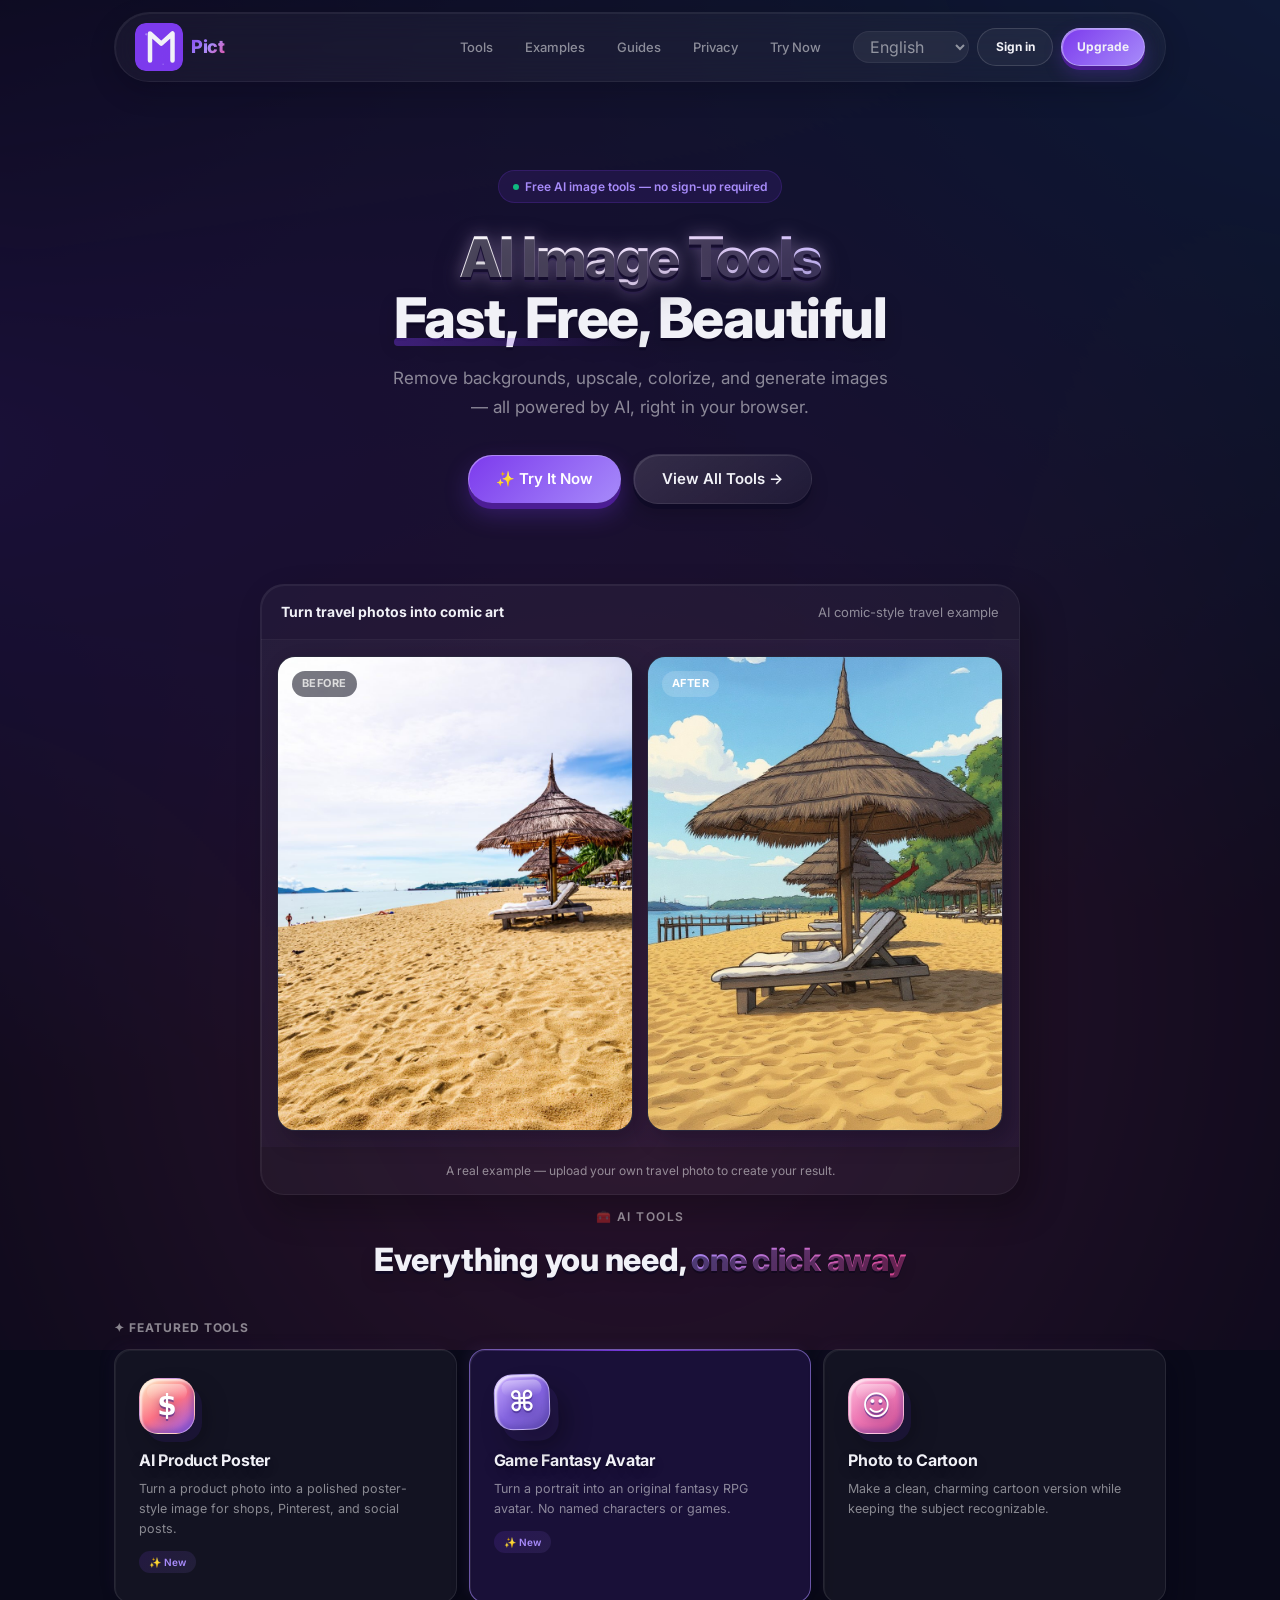
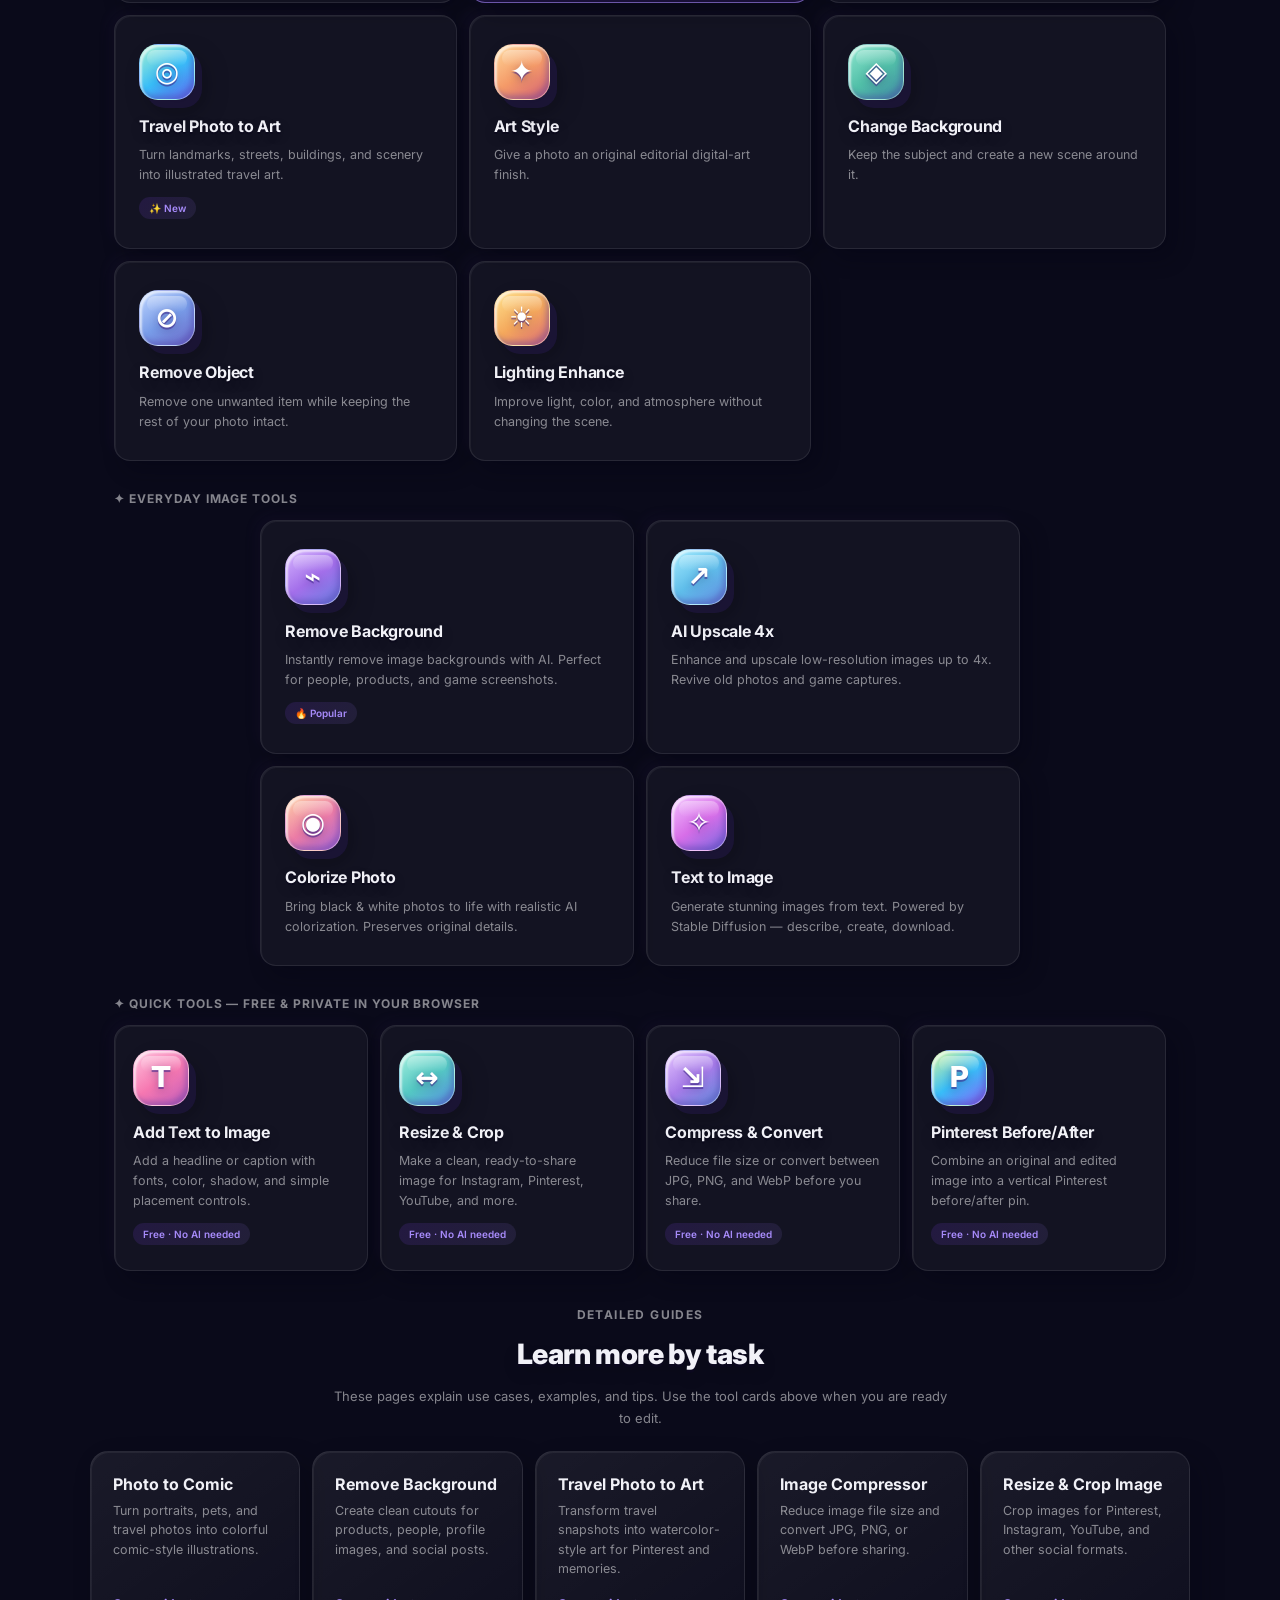
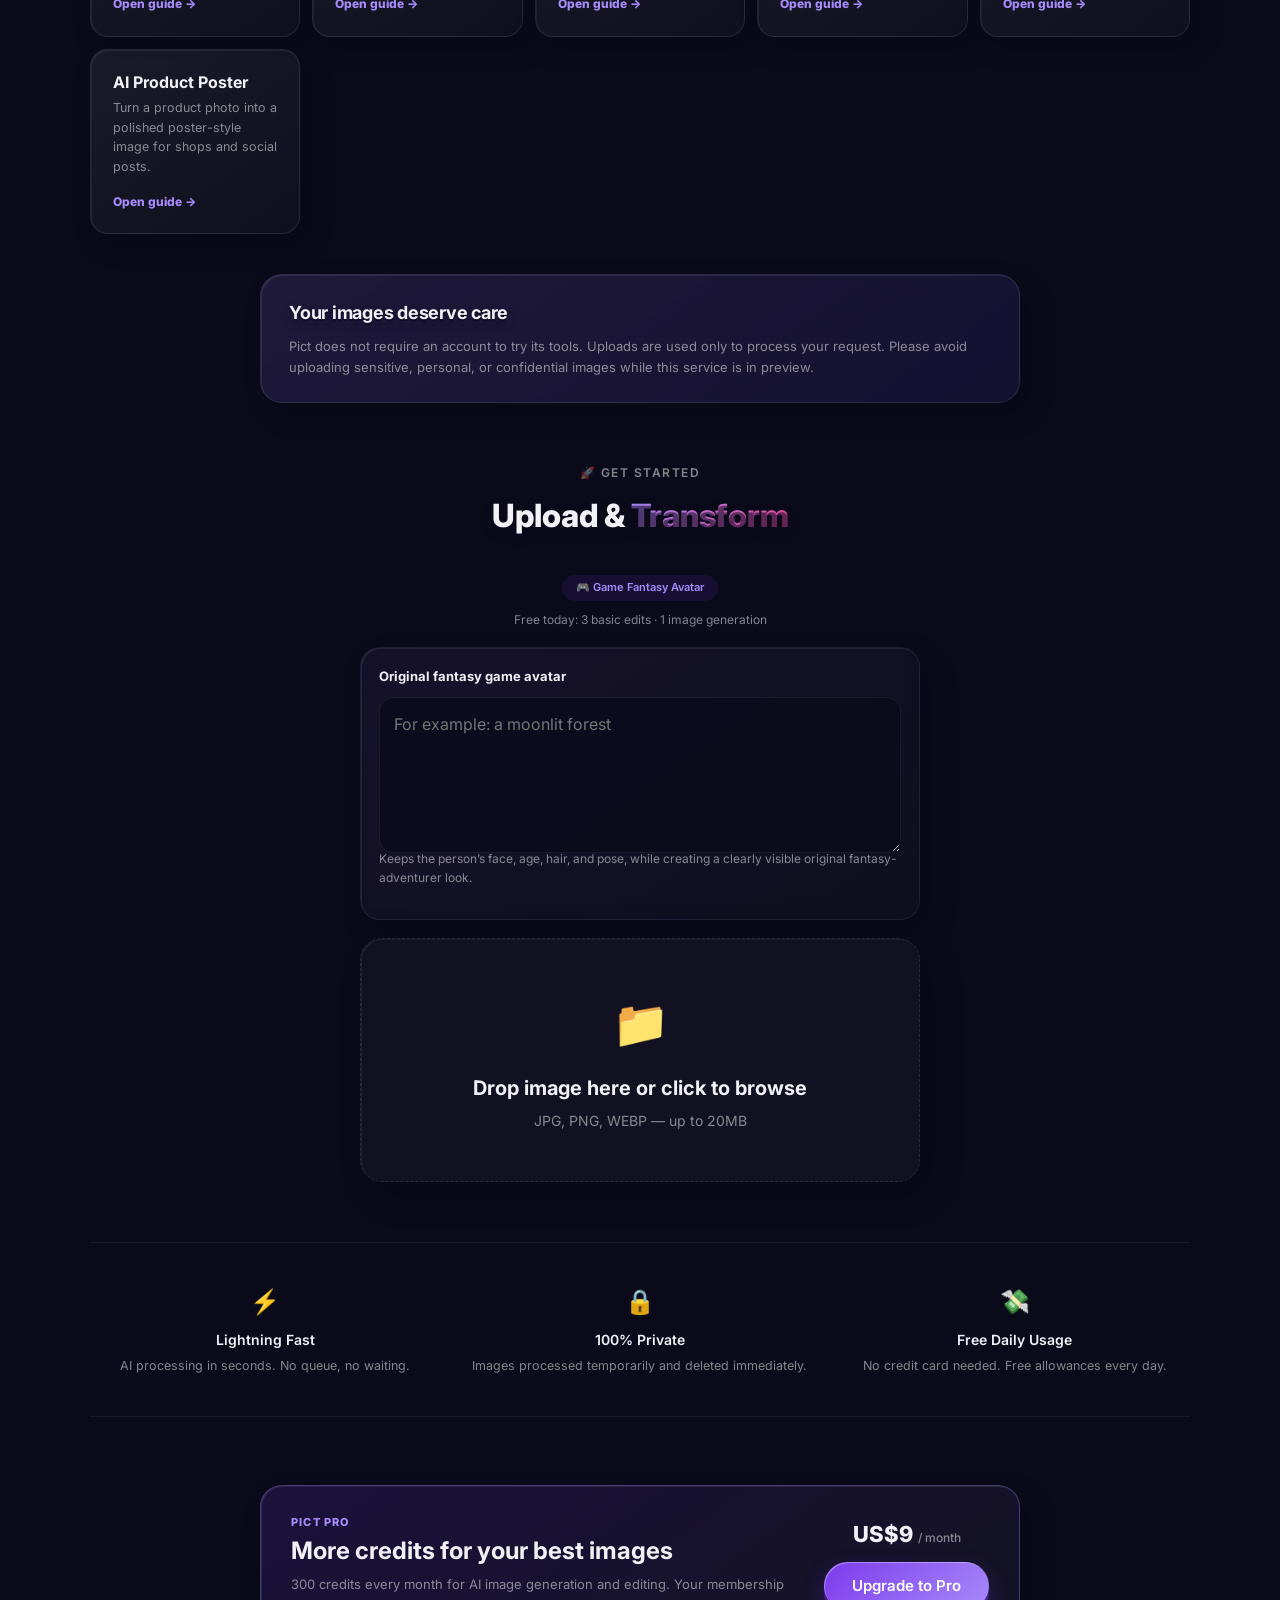
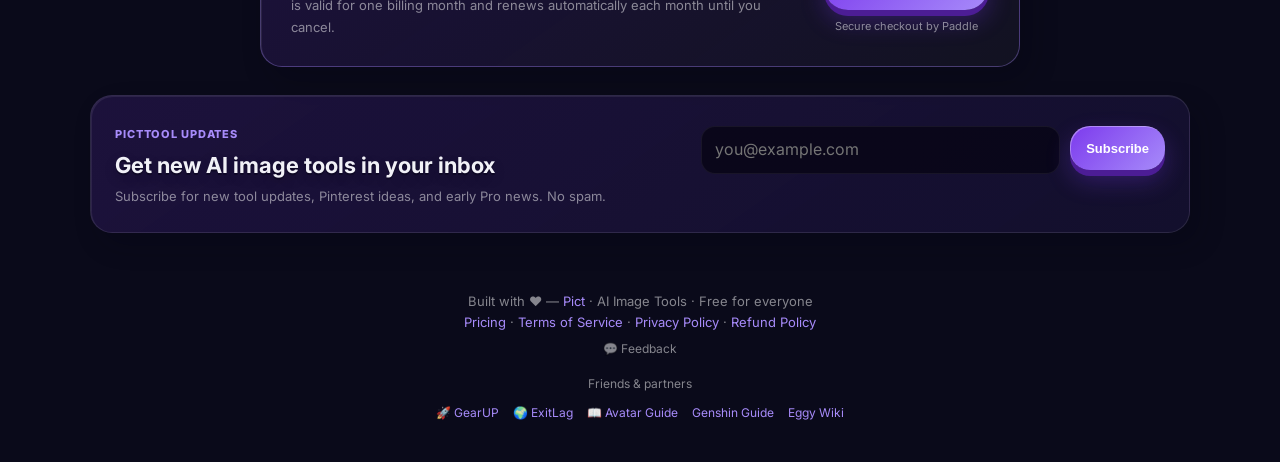
==== commit 291bd1ce: "Update index.html" ====
--- a/index.html
+++ b/index.html
@@ -762,7 +762,7 @@
     'feedback.button': '💬 Feedback', 'feedback.title': 'Help us improve Pict', 'feedback.desc': 'Tell us what worked, what did not, or what you would like next.', 'feedback.type': 'Feedback type', 'feedback.idea': 'Feature idea', 'feedback.problem': 'Something went wrong', 'feedback.result': 'Result needs improvement', 'feedback.other': 'Other', 'feedback.message': 'Your feedback', 'feedback.placeholder': 'Please share your idea or issue...', 'feedback.email': 'Email (optional, only if you want a reply)', 'feedback.close': 'Cancel', 'feedback.send': 'Send feedback',
     'subscribe.kicker': 'PictTool updates', 'subscribe.title': 'Get new AI image tools in your inbox', 'subscribe.desc': 'Subscribe for new tool updates, Pinterest ideas, and early Pro news. No spam.', 'subscribe.emailLabel': 'Email address', 'subscribe.placeholder': 'you@example.com', 'subscribe.button': 'Subscribe', 'subscribe.sending': 'Subscribing...', 'subscribe.success': "You're subscribed. We'll only send useful PictTool updates.", 'subscribe.error': 'Could not subscribe. Please try again.',
     'pro.kicker': 'Pict Pro', 'pro.title': 'More credits for your best images', 'pro.desc': '300 credits every month for AI image generation and editing. Your membership is valid for one billing month and renews automatically each month until you cancel.', 'pro.month': '/ month', 'pro.button': 'Upgrade to Pro', 'pro.note': 'Secure checkout by Paddle',
-    'auth.login': 'Log in', 'auth.title': 'Log in to Pict', 'auth.intro': 'Enter your email and we will send you a sign-in link.', 'auth.email': 'you@example.com', 'auth.send': 'Send sign-in link', 'auth.sending': 'Sending…', 'auth.sent': 'Sign-in link sent. Check your email.', 'auth.setup': 'Login is being configured. Please try again later.', 'auth.invalid': 'That sign-in link is not valid. Please request a new one.', 'auth.account': 'Account', 'auth.signedIn': 'You are signed in with:', 'auth.close': 'Close', 'auth.loggedIn': 'Account', 'auth.logout': 'Log out',
+    'auth.login': 'Sign in', 'auth.title': 'Sign in to PictTool', 'auth.intro': 'Enter your email and we’ll send you a secure sign-in link.', 'auth.email': 'you@example.com', 'auth.send': 'Send secure sign-in link', 'auth.sending': 'Sending…', 'auth.sent': 'Your secure sign-in link is on its way. Check your inbox.', 'auth.setup': 'Login is being configured. Please try again later.', 'auth.invalid': 'That sign-in link is not valid. Please request a new one.', 'auth.account': 'Account', 'auth.signedIn': 'You are signed in with:', 'auth.close': 'Close', 'auth.loggedIn': 'Account', 'auth.logout': 'Log out',
     'result.original': '📄 Original',
     'result.result': '✨ Result',
     'result.download': '⬇ Download',
@@ -839,7 +839,7 @@
     'feedback.button': '💬 意见反馈', 'feedback.title': '帮助我们改进 Pict', 'feedback.desc': '告诉我们哪些地方好用、哪些地方需要改进，或你希望增加什么功能。', 'feedback.type': '反馈类型', 'feedback.idea': '功能建议', 'feedback.problem': '遇到问题', 'feedback.result': '处理效果需要改进', 'feedback.other': '其他', 'feedback.message': '你的反馈', 'feedback.placeholder': '请写下你的建议或遇到的问题…', 'feedback.email': '邮箱（选填，仅在希望得到回复时填写）', 'feedback.close': '取消', 'feedback.send': '发送反馈',
     'subscribe.kicker': 'PictTool 更新', 'subscribe.title': '接收新工具和网站更新', 'subscribe.desc': '订阅后会收到新功能、Pinterest 内容灵感和 Pro 版本消息。不会发送垃圾邮件。', 'subscribe.emailLabel': '邮箱地址', 'subscribe.placeholder': 'you@example.com', 'subscribe.button': '订阅', 'subscribe.sending': '正在订阅...', 'subscribe.success': '订阅成功！有新工具和更新时会通知你。', 'subscribe.error': '暂时无法订阅，请稍后再试。',
     'pro.kicker': 'Pict Pro', 'pro.title': '更多点数，制作更好的图片', 'pro.desc': '每月 300 点，用于 AI 生图和图片编辑。会员有效期为一个计费月，并会在你取消前每月自动续费。', 'pro.month': '/ 月', 'pro.button': '升级 Pro', 'pro.note': '由 Paddle 提供安全支付',
-    'auth.login': '登录', 'auth.title': '登录 Pict', 'auth.intro': '输入邮箱，我们会发送登录链接。', 'auth.email': '你的邮箱', 'auth.send': '发送登录链接', 'auth.sending': '正在发送…', 'auth.sent': '登录链接已发送，请检查邮箱。', 'auth.setup': '登录功能正在配置中，请稍后再试。', 'auth.invalid': '登录链接无效，请重新请求。', 'auth.account': '账户', 'auth.signedIn': '当前登录账户：', 'auth.close': '关闭', 'auth.loggedIn': '账户', 'auth.logout': '退出登录',
+    'auth.login': '登录', 'auth.title': '登录 PictTool', 'auth.intro': '输入您的邮箱，我们会发送安全登录链接。', 'auth.email': '你的邮箱', 'auth.send': '发送安全登录链接', 'auth.sending': '正在发送…', 'auth.sent': '安全登录链接已发送，请检查您的收件箱。', 'auth.setup': '登录功能正在配置中，请稍后再试。', 'auth.invalid': '登录链接无效，请重新请求。', 'auth.account': '账户', 'auth.signedIn': '当前登录账户：', 'auth.close': '关闭', 'auth.loggedIn': '账户', 'auth.logout': '退出登录',
     'result.original': '📄 原图',
     'result.result': '✨ 处理结果',
     'result.download': '⬇ 下载',
@@ -1469,6 +1469,11 @@
 });
 
 function setCreativeCopy(tool, resetPrompt=true){
+  // Keep this panel aligned with the language actually applied to the page.
+  // The navigation is translated from the DOM, so using that same source here
+  // avoids falling back to English when a saved locale is restored on refresh.
+  const pageLanguage = document.documentElement.lang;
+  if (i18n[pageLanguage] && pageLanguage !== currentLang) currentLang = pageLanguage;
   const zh=currentLang==='zh';
   const cartoonLocale={
     en:{copy:['Cartoon effect','By default, Pict keeps the subject, objects, composition, and colors, then illustrates the same image.'],style:'Cartoon style',preserve:'Original preservation',styles:['Soft animation','Japanese anime','Storybook watercolor','3D cartoon','Comic ink'],preserves:['High','Balanced','Creative'],placeholder:'For example: a moonlit forest'},
@@ -1494,7 +1499,11 @@
     'scene-lighting': zh?['灯光优化','只改善曝光、白平衡和自然色彩；不会故意压暗背景或改变场景。']:['Lighting enhance','Improves exposure, white balance, and natural color only—without darkening or redesigning the scene.']
   }[tool];
   const localizedToolCopy=i18n[currentLang]&&i18n[currentLang][`creative.${tool}.label`] ? [i18n[currentLang][`creative.${tool}.label`],i18n[currentLang][`creative.${tool}.help`]] : (i18n[currentLang]&&i18n[currentLang][`tool.${tool}.desc`] ? [i18n[currentLang][`tool.${tool}`],i18n[currentLang][`tool.${tool}.desc`]] : copy);
-  creativePromptLabel.textContent=localizedToolCopy[0];creativeHelp.textContent=localizedToolCopy[1];
+  const keepTranslatedGameAvatar = tool === 'game-avatar' && pageLanguage && pageLanguage !== 'en' && creativePromptLabel.dataset.i18n;
+  if (!keepTranslatedGameAvatar) {
+    creativePromptLabel.textContent=localizedToolCopy[0];
+    creativeHelp.textContent=localizedToolCopy[1];
+  }
   cartoonControls.hidden=tool!=='cartoon';
   cartoonControls.style.display=tool==='cartoon'?'grid':'none';
   document.getElementById('cartoonStyleLabel').textContent=cartoonLocale.style;
@@ -1504,6 +1513,7 @@
   const preserveLabels=cartoonLocale.preserves;
   document.querySelectorAll('#cartoonPreserveButtons .style-chip').forEach((button,index)=>button.textContent=preserveLabels[index]);
   creativePrompt.required=tool==='remove-object';
+  if (keepTranslatedGameAvatar) return;
   creativePrompt.placeholder=tool==='remove-object'
     ? (zh?'例如：桌子上的红色包':'For example: the red bag on the table')
     : tool==='travel-art'
@@ -1608,12 +1618,20 @@
 function updateAuthButton(user){
   const button=document.getElementById('authButton');
   if(!button)return;
+  button.disabled=false;
   button.textContent=user?(authText('auth.loggedIn')):authText('auth.login');
   button.title=user?user.email:'';
   if(user){
     document.getElementById('accountEmail').textContent=user.email||'';
     button.onclick=openAccountDialog;
   }else button.onclick=openAuthDialog;
+}
+function setAuthLoading(){
+  const button=document.getElementById('authButton');
+  if(!button)return;
+  button.disabled=true;
+  button.textContent=currentLang==='zh'?'正在检查…':'Checking…';
+  button.title='';
 }
 async function submitAuth(event){
   event.preventDefault();
@@ -1667,7 +1685,8 @@
 initializePaddleCheckout();
 refreshQuota();
 if(supabaseClient){
-  supabaseClient.auth.getSession().then(({data})=>updateAuthButton(data.session&&data.session.user));
+  setAuthLoading();
+  supabaseClient.auth.getSession().then(({data})=>updateAuthButton(data.session&&data.session.user)).catch(()=>updateAuthButton(null));
   supabaseClient.auth.onAuthStateChange((_event,session)=>updateAuthButton(session&&session.user));
 }else updateAuthButton(null);
 </script>
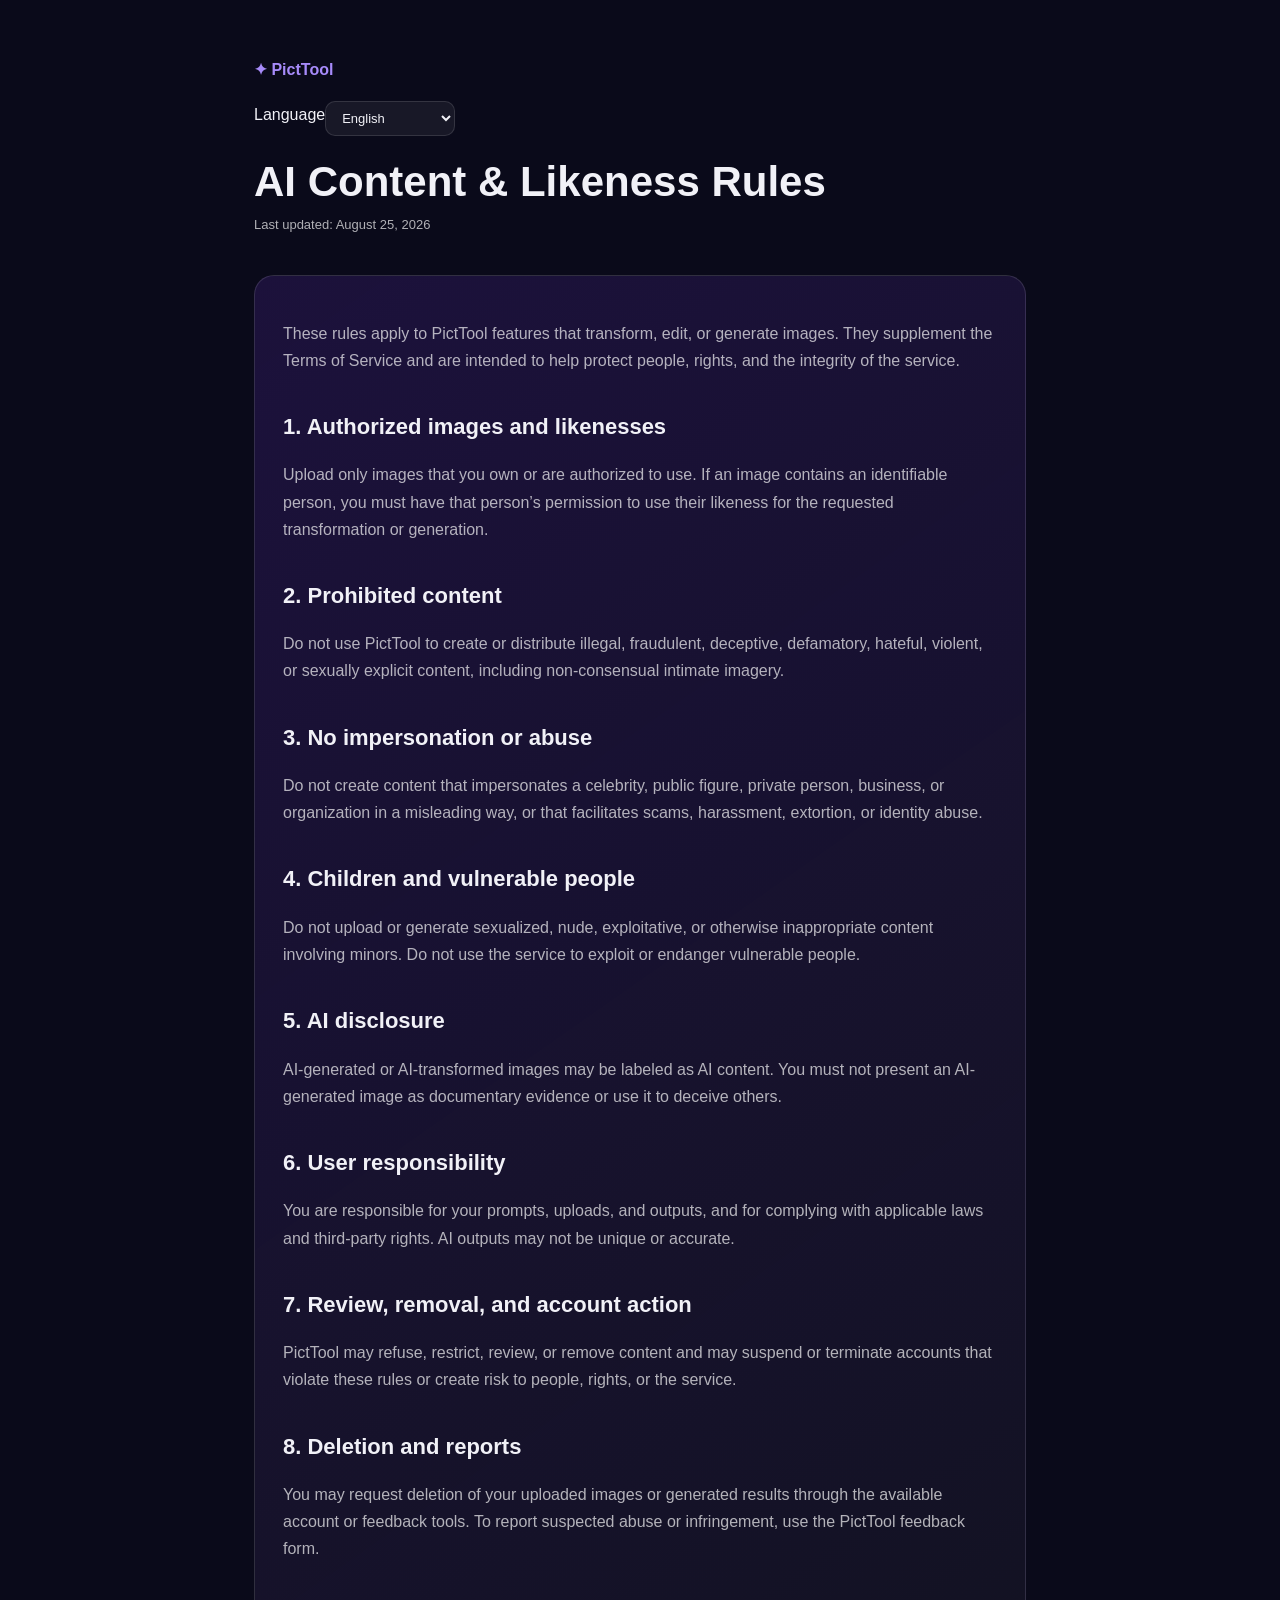
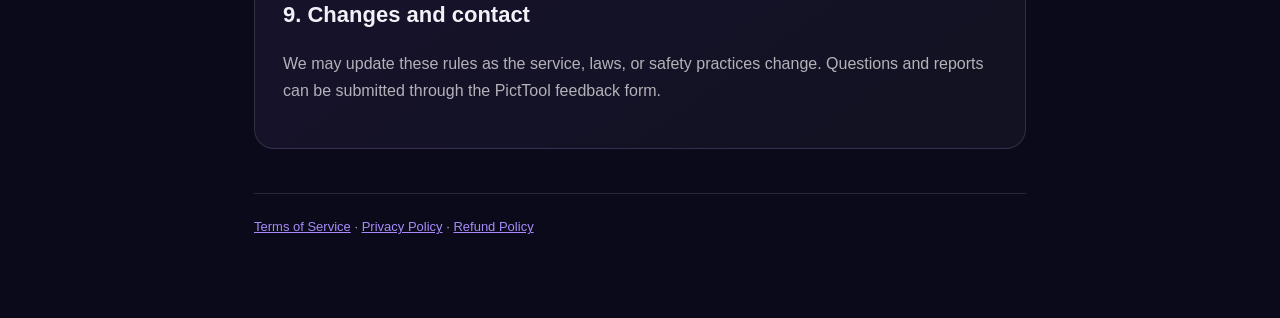
==== commit c45763cb: "Add AI content and likeness rules" ====
--- a/index.html
+++ b/index.html
@@ -1,1695 +1,38 @@
-<!DOCTYPE html>
+<!doctype html>
 <html lang="en">
 <head>
-<!-- Google tag (gtag.js) -->
-<script async src="https://www.googletagmanager.com/gtag/js?id=G-9TJQL1RWTP"></script>
-<script>
-  window.dataLayer = window.dataLayer || [];
-  function gtag(){dataLayer.push(arguments);}
-  gtag('js', new Date());
-  gtag('config', 'G-9TJQL1RWTP');
-</script>
-<meta charset="UTF-8" />
-<meta name="viewport" content="width=device-width, initial-scale=1.0" />
-<title>Pict | Free AI Image Tools: Remove Background, Upscale & Generate</title>
-<meta name="description" content="Free online AI image tools to remove backgrounds, upscale photos, colorize old images and generate images from text. No sign-up required." />
-<link rel="canonical" href="https://www.picttool.com/" />
-<meta property="og:type" content="website" />
-<meta property="og:url" content="https://www.picttool.com/" />
-<meta property="og:title" content="Pict | Free AI Image Tools" />
-<meta property="og:description" content="Remove backgrounds, upscale photos, colorize images and create AI art online." />
-<link rel="icon" type="image/svg+xml" href="data:image/svg+xml,<svg xmlns='http://www.w3.org/2000/svg' viewBox='0 0 100 100'><text y='.9em' font-size='90'>🎨</text></svg>" />
-<link href="https://fonts.googleapis.com/css2?family=Inter:wght@400;500;600;700;800;900&display=swap" rel="stylesheet" />
-<style>
-  *,*::before,*::after{margin:0;padding:0;box-sizing:border-box}
-  :root{--bg:#0A0A1A;--card:rgba(255,255,255,0.04);--card-hover:rgba(255,255,255,0.08);--text:#F1F1F7;--text-dim:rgba(255,255,255,0.5);--accent:#7C3AED;--accent-light:#A78BFA;--accent-glow:rgba(124,58,237,0.3);--border:rgba(255,255,255,0.06);--radius:16px}
-  html{scroll-behavior:smooth}
-  body{font-family:'Inter',-apple-system,BlinkMacSystemFont,'Segoe UI',sans-serif;background:var(--bg);color:var(--text);line-height:1.6;overflow-x:hidden}
-  
-  /* Animated background */
-  .bg-glow{position:fixed;top:-50%;left:-50%;width:200%;height:200%;z-index:-1;opacity:0.15;
-    background:radial-gradient(ellipse at 20% 50%,#7C3AED 0%,transparent 50%),
-               radial-gradient(ellipse at 80% 20%,#3B82F6 0%,transparent 50%),
-               radial-gradient(ellipse at 50% 80%,#EC4899 0%,transparent 50%);
-    animation:bgShift 20s ease-in-out infinite alternate;}
-  @keyframes bgShift{0%{transform:rotate(0deg) scale(1)}100%{transform:rotate(8deg) scale(1.1)}}
-
-  .container{max-width:1100px;margin:0 auto;padding:0 24px}
-
-  /* Nav — glassmorphism */
-  nav{position:sticky;top:12px;z-index:100;max-width:1100px;margin:0 auto;padding:0 24px}
-  .nav-inner{background:rgba(255,255,255,0.04);backdrop-filter:blur(20px);-webkit-backdrop-filter:blur(20px);
-    border:1px solid var(--border);border-radius:100px;padding:10px 20px;display:grid;grid-template-columns:1fr auto 1fr;align-items:center;
-    box-shadow:0 10px 26px rgba(3,1,16,.22),inset 1px 1px 0 rgba(255,255,255,.06)}
-  .logo{font-size:18px;font-weight:800;display:flex;align-items:center;gap:8px;letter-spacing:-0.3px}
-  .logo .grad{background:linear-gradient(135deg,#7C3AED,#A78BFA,#EC4899);-webkit-background-clip:text;-webkit-text-fill-color:transparent;background-clip:text}
-  .nav-links{display:flex;gap:4px;justify-self:center}
-  .nav-links a{color:var(--text-dim);font-size:13px;font-weight:500;text-decoration:none;padding:6px 14px;border-radius:30px;transition:all .2s}
-  .nav-links a:hover{color:var(--text);background:rgba(255,255,255,0.06)}
-  .nav-secondary{display:none}
-  .nav-menu{display:none}
-  .nav-language{justify-self:end;color:var(--text-dim);font-size:12px;background:rgba(255,255,255,0.06);padding:4px 12px;border:1px solid var(--border);border-radius:20px;font:inherit;max-width:116px}
-  .nav-actions{display:flex;align-items:center;justify-self:end;gap:8px}.auth-button{padding:8px 15px;border:1px solid rgba(167,139,250,.45);border-radius:20px;background:rgba(124,58,237,.12);color:var(--text);font:inherit;font-size:12px;font-weight:700;cursor:pointer;transition:transform .16s ease,background .16s ease,box-shadow .16s ease}
-  .nav-login{background:rgba(255,255,255,.045);border-color:rgba(255,255,255,.14);min-width:76px;white-space:nowrap}
-  .nav-upgrade{background:linear-gradient(135deg,#7C3AED,#A78BFA);border-color:rgba(196,181,253,.75);box-shadow:0 4px 0 #4c1d95,0 8px 18px rgba(124,58,237,.26),inset 1px 1px 0 rgba(255,255,255,.35)}
-  .auth-button:hover{transform:translateY(-1px);background:rgba(124,58,237,.28)}
-  .nav-upgrade:hover{background:linear-gradient(135deg,#8B5CF6,#C4B5FD);box-shadow:0 5px 0 #4c1d95,0 11px 22px rgba(124,58,237,.34),inset 1px 1px 0 rgba(255,255,255,.42)}
-  .auth-button:active{transform:translateY(1px) scale(.98);box-shadow:0 1px 0 #4c1d95,0 3px 8px rgba(124,58,237,.22)}
-
-  /* Hero */
-  .hero{text-align:center;padding:100px 24px 60px;position:relative}
-  .hero-badge{display:inline-flex;align-items:center;gap:6px;background:rgba(124,58,237,0.12);border:1px solid rgba(124,58,237,0.2);
-    padding:6px 14px;border-radius:30px;font-size:12px;font-weight:600;color:var(--accent-light);margin-bottom:24px}
-  .hero-badge .dot{width:6px;height:6px;border-radius:50%;background:#10B981;animation:pulse-dot 2s infinite}
-  @keyframes pulse-dot{0%,100%{opacity:1}50%{opacity:0.3}}
-  .hero h1{font-size:56px;font-weight:800;letter-spacing:-1.5px;line-height:1.08;margin-bottom:16px;text-shadow:0 3px 0 rgba(12,7,35,.72),0 8px 18px rgba(0,0,0,.2)}
-  .hero h1 .grad{background:linear-gradient(135deg,#FFFFFF 0%,#F5EAFE 34%,#E9D5FF 65%,#C4B5FD 100%);-webkit-background-clip:text;-webkit-text-fill-color:transparent;background-clip:text;filter:drop-shadow(0 2px 0 rgba(40,22,84,.5)) drop-shadow(0 0 8px rgba(221,190,255,.38)) drop-shadow(0 8px 14px rgba(0,0,0,.18))}
-  .hero h1 .highlight{position:relative;display:inline-block}
-  .hero h1 .highlight::after{content:'';position:absolute;bottom:2px;left:0;width:100%;height:8px;background:linear-gradient(90deg,#7C3AED,transparent);border-radius:4px;opacity:0.4}
-  .hero p{font-size:17px;color:var(--text-dim);max-width:500px;margin:0 auto 32px;line-height:1.7}
-  .hero-actions{display:flex;align-items:center;justify-content:center;gap:12px;flex-wrap:wrap}
-  .btn{display:inline-flex;align-items:center;gap:8px;padding:12px 28px;border-radius:30px;font-size:15px;font-weight:600;border:none;cursor:pointer;transition:all .25s;text-decoration:none}
-  .btn-primary{background:linear-gradient(135deg,#7C3AED,#A78BFA);color:#fff;box-shadow:0 6px 0 #4c1d95,0 11px 24px rgba(124,58,237,.30),inset 1px 1px 0 rgba(255,255,255,.35)}
-  .btn-primary:hover{transform:translateY(-2px);box-shadow:0 8px 0 #4c1d95,0 15px 32px rgba(124,58,237,.4),inset 1px 1px 0 rgba(255,255,255,.42)}
-  .btn-ghost{background:linear-gradient(145deg,rgba(255,255,255,.12),rgba(255,255,255,.04));color:var(--text);border:1px solid var(--border);box-shadow:0 5px 0 rgba(13,10,37,.65),0 10px 18px rgba(0,0,0,.18),inset 1px 1px 0 rgba(255,255,255,.1)}
-  .btn-ghost:hover{background:linear-gradient(145deg,rgba(255,255,255,.16),rgba(255,255,255,.06));transform:translateY(-2px);box-shadow:0 7px 0 rgba(13,10,37,.65),0 14px 22px rgba(0,0,0,.22),inset 1px 1px 0 rgba(255,255,255,.14)}
-
-  /* Before / after example */
-  .example-section{padding:20px 0 12px}
-  .before-after{max-width:760px;margin:0 auto;border:1px solid var(--border);border-radius:24px;overflow:hidden;background:rgba(255,255,255,0.035);box-shadow:12px 16px 34px rgba(0,0,0,.25),inset 1px 1px 0 rgba(255,255,255,.06)}
-  .before-after-head{display:flex;align-items:center;justify-content:space-between;padding:16px 20px;border-bottom:1px solid var(--border);font-size:13px;color:var(--text-dim)}
-  .before-after-head strong{color:var(--text);font-size:14px}
-  .comparison{display:grid;grid-template-columns:1fr 1fr;gap:14px;min-height:0;padding:16px;position:relative;background:linear-gradient(145deg,rgba(255,255,255,.025),rgba(124,58,237,.055))}
-  .demo-side{position:relative;overflow:hidden;background:#16142a;border:1px solid rgba(255,255,255,.08);border-radius:18px;aspect-ratio:3/4;box-shadow:8px 10px 22px rgba(3,1,16,.28)}
-  .demo-side img{display:block;width:100%;height:100%;object-fit:cover;object-position:center 50%}
-  .demo-side::after{position:absolute;top:14px;left:14px;padding:4px 10px;border-radius:99px;font-size:11px;font-weight:700;letter-spacing:.04em;text-transform:uppercase}
-  .demo-side.before::after{content:'Before';background:rgba(10,10,26,.55);color:#ddd}
-  .demo-side.after::after{content:'After';background:rgba(255,255,255,.16);color:#fff}
-  .comparison-divider{display:none;position:absolute;top:0;bottom:0;left:50%;width:2px;background:rgba(255,255,255,.8);z-index:3;box-shadow:0 0 20px #c4a5ff}
-  .comparison-divider span{position:absolute;top:50%;left:50%;transform:translate(-50%,-50%);width:34px;height:34px;border-radius:50%;display:grid;place-items:center;background:#fff;color:#6d38c7;font-size:16px;box-shadow:0 6px 18px rgba(0,0,0,.25)}
-  .example-note{text-align:center;color:var(--text-dim);font-size:12px;padding:14px 20px}
-
-  /* Tool Grid — glow cards */
-  .section-label{text-align:center;font-size:12px;font-weight:600;text-transform:uppercase;letter-spacing:1.5px;color:var(--text-dim);margin-bottom:8px}
-  .section-title{text-align:center;font-size:32px;font-weight:800;letter-spacing:-0.5px;margin-bottom:32px}
-  .section-title .title-3d{text-shadow:0 3px 0 rgba(12,7,35,.68),0 8px 16px rgba(0,0,0,.18)}
-  .section-title .grad{background:linear-gradient(135deg,#A78BFA,#EC4899);-webkit-background-clip:text;-webkit-text-fill-color:transparent;background-clip:text}
-  .tool-grid{display:grid;grid-template-columns:repeat(3,1fr);gap:12px}
-  .base-tool-grid{grid-template-columns:repeat(2,1fr);max-width:760px;margin:12px auto 0}
-  .quick-tool-grid{grid-template-columns:repeat(4,minmax(0,1fr))}
-  .quick-tool-grid .tool-card{padding:24px 18px}
-  .tool-group-title{margin:28px 0 12px;color:var(--text-dim);font-size:12px;font-weight:700;letter-spacing:.08em;text-transform:uppercase}
-  .tool-card{background:var(--card);border:1px solid var(--border);border-radius:var(--radius);padding:28px 24px;
-    cursor:pointer;transition:all .3s;text-decoration:none;color:inherit;display:block;position:relative;overflow:hidden}
-  .tool-card::before{content:'';position:absolute;top:0;left:0;right:0;height:1px;background:linear-gradient(90deg,transparent,var(--accent),transparent);opacity:0;transition:opacity .3s}
-  .tool-card:hover{background:var(--card-hover);border-color:rgba(124,58,237,0.2);transform:translateY(-2px)}
-  .tool-card:hover::before{opacity:1}
-  /* Soft 3D Toy — friendly, layered controls without changing the site structure. */
-  .tool-card{border-color:rgba(255,255,255,.09);box-shadow:9px 10px 20px rgba(4,2,18,.28),-5px -5px 14px rgba(120,86,175,.05),inset 1px 1px 0 rgba(255,255,255,.055)}
-  .tool-card:hover{box-shadow:12px 15px 28px rgba(3,1,16,.40),-5px -5px 16px rgba(142,103,209,.09),inset 1px 1px 0 rgba(255,255,255,.08)}
-  .tool-card .icon.neon-icon{width:56px;height:56px;margin:0 0 14px;display:grid;place-items:center;position:relative;
-    border:1px solid rgba(255,255,255,.34);border-radius:19px;background:linear-gradient(145deg,#bda8ff 0%,#8c80e8 48%,#71c9ee 100%);
-    box-shadow:7px 8px 0 rgba(49,31,99,.34),10px 13px 23px rgba(0,0,0,.28),inset 2px 2px 2px rgba(255,255,255,.62),inset -3px -4px 5px rgba(73,54,159,.32);
-    color:#fff;font-family:ui-rounded,"Arial Rounded MT Bold",system-ui,sans-serif;font-size:28px;font-weight:900;line-height:1;text-shadow:0 2px 0 rgba(62,37,135,.56),0 3px 8px rgba(37,20,90,.34);transition:transform .3s,box-shadow .3s}
-  .tool-card .icon.neon-icon::before{content:"";position:absolute;inset:5px 7px auto;height:16px;border-radius:12px;background:linear-gradient(180deg,rgba(255,255,255,.45),rgba(255,255,255,0));opacity:.8}
-  .tool-card .icon.neon-icon::after{content:attr(data-mark);position:relative;z-index:1}
-  .tool-card:hover .icon.neon-icon,.tool-card.active .icon.neon-icon{transform:translateY(-4px) rotate(-2deg);box-shadow:8px 11px 0 rgba(49,31,99,.36),14px 19px 26px rgba(0,0,0,.34),inset 2px 2px 2px rgba(255,255,255,.7),inset -3px -4px 5px rgba(73,54,159,.32)}
-  /* Each tool gets its own Soft 3D Toy color while keeping one shared visual system. */
-  .tool-card[data-tool="game-avatar"] .neon-icon{background:linear-gradient(145deg,#c6a8ff 0%,#8464df 54%,#6952ba 100%)}
-  .tool-card[data-tool="cartoon"] .neon-icon{background:linear-gradient(145deg,#ffbedc 0%,#ed76b3 52%,#c64a91 100%)}
-  .tool-card[data-tool="travel-art"] .neon-icon{background:linear-gradient(145deg,#a7f3d0 0%,#38bdf8 52%,#6366f1 100%)}
-  .tool-card[data-tool="art"] .neon-icon{background:linear-gradient(145deg,#ffd89a 0%,#f49a68 52%,#cf5c77 100%)}
-  .tool-card[data-tool="change-background"] .neon-icon{background:linear-gradient(145deg,#8fe7cf 0%,#51bfa8 52%,#4088a4 100%)}
-  .tool-card[data-tool="remove-object"] .neon-icon{background:linear-gradient(145deg,#c1d7ff 0%,#789ce8 52%,#6c68c8 100%)}
-  .tool-card[data-tool="scene-lighting"] .neon-icon{background:linear-gradient(145deg,#ffe38e 0%,#f4a85c 52%,#d86978 100%)}
-  .tool-card[data-tool="remove-bg"] .neon-icon{background:linear-gradient(145deg,#d7b6ff 0%,#a36fea 52%,#687ee0 100%)}
-  .tool-card[data-tool="upscale"] .neon-icon{background:linear-gradient(145deg,#a5edff 0%,#5fbdea 52%,#6487df 100%)}
-  .tool-card[data-tool="colorize"] .neon-icon{background:linear-gradient(145deg,#ffd5a7 0%,#ec7ca6 52%,#a967d7 100%)}
-  .tool-card[data-tool="generate"] .neon-icon{background:linear-gradient(145deg,#f3c1ff 0%,#d76ee8 52%,#7468df 100%)}
-  .tool-card[data-tool="add-text"] .neon-icon{background:linear-gradient(145deg,#ffc4de 0%,#f678b1 52%,#be5bba 100%)}
-  .tool-card[data-tool="resize-crop"] .neon-icon{background:linear-gradient(145deg,#a8f2df 0%,#54c8c3 52%,#588ce1 100%)}
-  .tool-card[data-tool="compress-convert"] .neon-icon{background:linear-gradient(145deg,#e5c4ff 0%,#a77ce9 52%,#618ddd 100%)}
-  .tool-card[data-tool="pin-before-after"] .neon-icon{background:linear-gradient(145deg,#d9f99d 0%,#38bdf8 52%,#8b5cf6 100%)}
-  .tool-card[data-tool="product-poster"] .neon-icon{background:linear-gradient(145deg,#fef3c7 0%,#fb7185 52%,#8b5cf6 100%)}
-  .tool-card h3,.section-title,.privacy-card h2{letter-spacing:-.25px;text-shadow:0 2px 0 rgba(9,5,27,.55),0 5px 13px rgba(0,0,0,.18)}
-  .tool-card h3{font-size:16px;font-weight:700;margin-bottom:6px}
-  .tool-card p{font-size:12.5px;color:var(--text-dim);line-height:1.6}
-  .tool-card .badge{display:inline-block;font-size:10px;font-weight:600;padding:3px 10px;border-radius:20px;
-    background:linear-gradient(135deg,rgba(124,58,237,0.15),rgba(167,139,250,0.1));color:var(--accent-light);margin-top:12px}
-  .tool-card .arrow{position:absolute;top:24px;right:24px;font-size:14px;color:var(--text-dim);transition:all .3s;opacity:0}
-  .tool-card:hover .arrow{opacity:1;color:var(--accent-light);transform:translateX(3px)}
-  .tool-card.active{background:rgba(124,58,237,.14);border-color:rgba(167,139,250,.58);box-shadow:9px 11px 24px rgba(4,2,18,.34),-4px -4px 13px rgba(142,103,209,.08),inset 1px 1px 0 rgba(255,255,255,.08)}
-  .tool-card.active::before{opacity:1}
-
-  /* SEO guide entry points */
-  .guide-section{padding:34px 0 12px}
-  .guide-label{text-align:center;font-size:12px;font-weight:700;text-transform:uppercase;letter-spacing:1.4px;color:var(--text-dim);margin-bottom:8px}
-  .guide-title{text-align:center;font-size:28px;font-weight:850;letter-spacing:-.4px;margin-bottom:8px;text-shadow:0 3px 0 rgba(12,7,35,.58),0 8px 16px rgba(0,0,0,.16)}
-  .guide-intro{max-width:620px;margin:0 auto 22px;text-align:center;color:var(--text-dim);font-size:13px;line-height:1.7}
-  .guide-grid{display:grid;grid-template-columns:repeat(auto-fit,minmax(210px,1fr));gap:12px}
-  .guide-card{min-height:156px;padding:22px;border:1px solid rgba(255,255,255,.09);border-radius:18px;background:linear-gradient(145deg,rgba(255,255,255,.065),rgba(255,255,255,.025));box-shadow:9px 11px 24px rgba(4,2,18,.26),inset 1px 1px 0 rgba(255,255,255,.06);color:inherit;text-decoration:none;display:flex;flex-direction:column;justify-content:space-between;gap:16px;transition:transform .25s,border-color .25s,background .25s}
-  .guide-card:hover{transform:translateY(-2px);border-color:rgba(167,139,250,.42);background:linear-gradient(145deg,rgba(124,58,237,.14),rgba(255,255,255,.035))}
-  .guide-card strong{display:block;font-size:16px;line-height:1.3;margin-bottom:6px}
-  .guide-card p{color:var(--text-dim);font-size:12.5px;line-height:1.55}
-  .guide-card span{font-size:12px;font-weight:800;color:var(--accent-light)}
-
-  /* Upload Area — glassmorphism */
-  .upload-section{margin:60px auto;text-align:center;max-width:640px}
-  .upload-zone{background:rgba(255,255,255,0.03);border:1.5px dashed rgba(255,255,255,0.1);
-    border-radius:22px;padding:48px 22px;text-align:center;cursor:pointer;transition:all .3s;position:relative;overflow:hidden;max-width:560px;margin:0 auto;box-shadow:12px 15px 32px rgba(3,1,16,.22),inset 1px 1px 0 rgba(255,255,255,.06)}
-  .upload-zone::before{content:'';position:absolute;inset:-1px;border-radius:24px;
-    background:linear-gradient(135deg,#7C3AED,#A78BFA,#EC4899,#7C3AED);background-size:400% 400%;
-    opacity:0;transition:opacity .3s;z-index:-1;animation:gradientShift 4s ease infinite}
-  @keyframes gradientShift{0%,100%{background-position:0% 50%}50%{background-position:100% 50%}}
-  .upload-zone:hover::before,.upload-zone.dragover::before{opacity:0.3}
-  .upload-zone:hover,.upload-zone.dragover{border-color:transparent}
-  .upload-zone .icon{font-size:46px;margin-bottom:12px;display:block}
-  .upload-zone h3{font-size:20px;font-weight:700;margin-bottom:6px}
-  .upload-zone p{font-size:14px;color:var(--text-dim)}
-  .upload-zone input{display:none}
-  /* Mobile browsers already offer Camera from the normal image picker. Keeping
-     a second camera button below it created two competing upload routes. */
-  .camera-action{display:none!important}
-  .feedback-link{border:0;background:none;color:var(--text-dim);font:inherit;font-size:12px;cursor:pointer;padding:7px 0}.feedback-link:hover{color:var(--accent-light)}
-  .feedback-dialog{width:min(92vw,500px);border:1px solid var(--border);border-radius:22px;background:#15102a;color:var(--text);padding:0;box-shadow:0 24px 80px rgba(0,0,0,.55)}
-  .feedback-dialog::backdrop{background:rgba(3,1,12,.72);backdrop-filter:blur(4px)}
-  .feedback-form{padding:26px;text-align:left}.feedback-form h3{margin:0 0 8px;font-size:20px}.feedback-form p{margin:0 0 18px;color:var(--text-dim);font-size:13px;line-height:1.6}.feedback-form label{display:block;margin:13px 0 6px;font-size:12px;font-weight:700}.feedback-form select,.feedback-form textarea,.feedback-form input{box-sizing:border-box;width:100%;border:1px solid var(--border);border-radius:12px;background:rgba(8,6,22,.8);color:var(--text);font:inherit;padding:11px}.feedback-form textarea{min-height:110px;resize:vertical}.feedback-form .feedback-actions{display:flex;justify-content:flex-end;gap:9px;margin-top:18px}.feedback-status{min-height:18px;margin-top:12px;color:var(--text-dim);font-size:12px}
-  .generation-zone{max-width:560px;margin:0 auto 18px;padding:18px;border:1px solid var(--border);border-radius:20px;background:linear-gradient(145deg,rgba(105,75,164,.13),rgba(255,255,255,.025));text-align:left;box-shadow:10px 13px 28px rgba(3,1,16,.22),inset 1px 1px 0 rgba(255,255,255,.08),inset -4px -5px 14px rgba(0,0,0,.09)}
-  .generation-zone label{display:block;font-size:13px;font-weight:700;margin-bottom:10px}
-  .generation-zone textarea{display:block;width:100%;min-height:156px;resize:vertical;padding:14px;border:1px solid var(--border);border-radius:14px;background:rgba(10,10,26,.7);color:var(--text);font:inherit;line-height:1.5;outline:none}
-  .generation-zone textarea:focus{border-color:var(--accent-light);box-shadow:0 0 0 3px rgba(124,58,237,.16)}
-  .style-row{display:flex;gap:8px;flex-wrap:wrap;margin:14px 0 20px}
-  .style-chip{border:1px solid var(--border);background:rgba(255,255,255,.05);color:var(--text-dim);border-radius:99px;padding:7px 12px;cursor:pointer;font:inherit;font-size:12px;transition:all .2s}
-  .style-chip:hover,.style-chip.active{color:#fff;border-color:var(--accent-light);background:rgba(124,58,237,.2)}
-  .cartoon-setting{min-width:0}.cartoon-setting-label{display:block;font-size:12px;font-weight:800;margin-bottom:8px;color:var(--text)}
-  .cartoon-setting .style-row{margin:0;gap:7px}.cartoon-setting .style-chip{flex:1 1 105px;min-height:40px;padding:7px 10px;font-size:11px;line-height:1.25}
-  .generation-zone .btn{width:100%;justify-content:center}
-  .local-editor{max-width:760px;margin:18px auto 0;padding:24px;border:1px solid var(--border);border-radius:24px;background:linear-gradient(145deg,rgba(105,75,164,.13),rgba(255,255,255,.025));text-align:left;box-shadow:10px 13px 28px rgba(3,1,16,.22),inset 1px 1px 0 rgba(255,255,255,.08),inset -4px -5px 14px rgba(0,0,0,.09)}
-  .local-editor[hidden]{display:none}
-  .local-editor h3{font-size:17px;margin-bottom:5px}.local-editor .editor-help{font-size:12px;color:var(--text-dim);margin-bottom:18px}
-  .editor-layout{display:grid;grid-template-columns:minmax(0,1fr) 230px;gap:18px;align-items:start}
-  .editor-preview{overflow:hidden;border:1px solid var(--border);border-radius:14px;background:#090817;min-height:180px;display:grid;place-items:center}
-  .editor-preview canvas{display:block;width:100%;max-height:460px;object-fit:contain}
-  .editor-controls{display:grid;gap:12px}.editor-controls label{display:grid;gap:5px;font-size:12px;font-weight:700}.editor-controls input,.editor-controls select{width:100%;border:1px solid var(--border);border-radius:10px;background:rgba(8,6,22,.8);color:var(--text);font:inherit;padding:9px}
-  .editor-controls input[type="color"]{height:40px;padding:4px}.editor-controls input[type="range"]{padding:0}.editor-controls .btn{justify-content:center;width:100%;padding:10px 16px}
-  .preset-row{display:flex;gap:6px;flex-wrap:wrap}.preset-chip{border:1px solid var(--border);background:rgba(255,255,255,.05);color:var(--text-dim);border-radius:99px;padding:6px 9px;cursor:pointer;font:inherit;font-size:11px}.preset-chip.active,.preset-chip:hover{color:#fff;border-color:var(--accent-light);background:rgba(124,58,237,.2)}
-  .secondary-upload{border:1px dashed rgba(255,255,255,.14);border-radius:12px;padding:12px;background:rgba(255,255,255,.035)}
-  .secondary-upload input{padding:0;border:0;background:transparent;color:var(--text-dim)}
-  .tool-indicator{display:inline-block;font-size:11px;font-weight:600;padding:4px 14px;border-radius:20px;
-    background:rgba(124,58,237,0.12);color:var(--accent-light);margin-bottom:16px}
-  .quota-status{margin:-7px 0 18px;font-size:12px;color:var(--text-dim)}
-
-  /* Result */
-  .result-area{display:none;margin:24px auto;gap:24px;max-width:640px}
-  .result-area.show{display:grid;grid-template-columns:1fr 1fr}
-  .result-area.generate-mode.show{grid-template-columns:1fr}
-  .result-area.generate-mode .original-panel{display:none}
-  .result-panel{background:linear-gradient(145deg,rgba(105,75,164,.13),rgba(255,255,255,.025));border-radius:var(--radius);padding:16px;border:1px solid var(--border);box-shadow:9px 12px 25px rgba(3,1,16,.24),inset 1px 1px 0 rgba(255,255,255,.08),inset -4px -5px 14px rgba(0,0,0,.09)}
-  .result-panel img{width:100%;border-radius:12px;display:block}
-  .result-panel .label{font-size:11px;font-weight:600;color:var(--text-dim);text-transform:uppercase;letter-spacing:0.5px;margin-bottom:8px}
-  .result-actions{display:flex;gap:8px;margin-top:12px;flex-wrap:wrap}
-  .btn-sm{padding:8px 16px;border-radius:20px;font-size:13px}
-  .auth-dialog{position:fixed;inset:0;margin:auto;width:min(92vw,420px);max-height:min(90vh,520px);border:1px solid var(--border);border-radius:18px;background:#15102a;color:var(--text);padding:0;box-shadow:0 24px 80px rgba(0,0,0,.55);overflow:auto}
-  .auth-dialog::backdrop{background:rgba(3,1,12,.72);backdrop-filter:blur(4px)}
-  .auth-panel{padding:30px}.auth-panel h3{margin:0 0 8px;font-size:22px}.auth-panel p{color:var(--text-dim);font-size:13px;line-height:1.6;margin:0 0 18px}.auth-panel input{width:100%;box-sizing:border-box;padding:12px 14px;border-radius:10px;border:1px solid var(--border);background:rgba(255,255,255,.06);color:var(--text);font:inherit;margin-bottom:12px}.auth-panel input:focus{outline:2px solid rgba(167,139,250,.5);outline-offset:1px}.auth-actions{display:flex;justify-content:flex-end;gap:8px}.auth-actions .btn{transition:transform .14s ease,filter .14s ease,box-shadow .14s ease}.auth-actions .btn:active{transform:translateY(2px) scale(.98);filter:brightness(.92)}#authSubmit{min-width:148px}#authSubmit:disabled{opacity:.72;cursor:wait;filter:saturate(.8)}.auth-status{min-height:20px;margin:10px 0 0!important;color:var(--accent-light)!important;font-size:12px!important}
-  .account-email{display:block;padding:12px 14px;border:1px solid var(--border);border-radius:10px;background:rgba(255,255,255,.06);color:var(--text);font-size:13px;word-break:break-all;margin:14px 0 20px}
-  .spinner{display:none;width:28px;height:28px;border:3px solid rgba(255,255,255,0.06);border-top-color:var(--accent-light);border-radius:50%;animation:spin .6s linear infinite;margin:24px auto}
-  .spinner.show{display:block}
-  @keyframes spin{to{transform:rotate(360deg)}}
-
-  /* Features strip */
-  .features{display:grid;grid-template-columns:repeat(3,1fr);gap:24px;margin:60px auto;text-align:center;padding:40px 0;border-top:1px solid var(--border);border-bottom:1px solid var(--border)}
-  .feature{min-width:0;text-align:center;display:flex;flex-direction:column;align-items:center}
-  .feature .fi{font-size:24px;margin-bottom:8px}
-  .feature h4{font-size:14px;font-weight:600;margin-bottom:4px}
-  .feature p{font-size:12.5px;color:var(--text-dim);margin-left:auto;margin-right:auto}
-  .pricing-section{padding:8px 0 20px;scroll-margin-top:100px}
-  .pricing-card{max-width:760px;margin:0 auto;padding:28px 30px;display:flex;align-items:center;justify-content:space-between;gap:28px;border:1px solid rgba(167,139,250,.35);border-radius:22px;background:linear-gradient(145deg,rgba(124,58,237,.16),rgba(255,255,255,.035));box-shadow:10px 13px 28px rgba(3,1,16,.24),inset 1px 1px 0 rgba(255,255,255,.08)}
-  .pricing-kicker{display:block;color:var(--accent-light);font-size:11px;font-weight:800;letter-spacing:1.2px;text-transform:uppercase;margin-bottom:6px}
-  .pricing-card h2{font-size:24px;line-height:1.2;margin-bottom:8px}.pricing-card p{color:var(--text-dim);font-size:13px;line-height:1.65}.pricing-card strong{color:var(--text)}
-  .pricing-actions{flex:0 0 auto;text-align:center}.pricing-price{display:block;font-size:22px;font-weight:800;margin-bottom:10px}.pricing-price small{font-size:12px;font-weight:500;color:var(--text-dim)}
-  .pricing-note{display:block;margin-top:8px;font-size:11px;color:var(--text-dim)}
-  .privacy-card{max-width:760px;margin:28px auto 28px;padding:24px 28px;border:1px solid rgba(255,255,255,.1);border-radius:22px;background:linear-gradient(145deg,rgba(142,110,224,.16),rgba(34,25,76,.45));box-shadow:10px 12px 26px rgba(3,1,16,.22),inset 1px 1px 0 rgba(255,255,255,.08);text-align:left}
-  .privacy-card h2{font-size:18px;margin-bottom:8px}
-  .privacy-card p{font-size:13px;color:var(--text-dim)}
-
-  /* Email subscription */
-  .subscribe-section{padding:8px 0 18px}
-  .subscribe-card{display:grid;grid-template-columns:minmax(0,1.1fr) minmax(280px,.9fr);gap:18px;align-items:center;padding:24px;border:1px solid rgba(255,255,255,.1);border-radius:22px;background:linear-gradient(145deg,rgba(124,58,237,.16),rgba(34,25,76,.38));box-shadow:10px 12px 26px rgba(3,1,16,.22),inset 1px 1px 0 rgba(255,255,255,.08);text-align:left}
-  .subscribe-kicker{display:inline-block;margin-bottom:8px;font-size:11px;font-weight:800;letter-spacing:.08em;text-transform:uppercase;color:var(--accent-light)}
-  .subscribe-card h2{font-size:22px;line-height:1.25;margin-bottom:7px;text-shadow:0 2px 0 rgba(9,5,27,.55),0 5px 13px rgba(0,0,0,.18)}
-  .subscribe-card p{font-size:13px;color:var(--text-dim);line-height:1.65}
-  .subscribe-form{display:grid;grid-template-columns:minmax(0,1fr) auto;gap:10px;align-items:start}
-  .subscribe-form input{min-height:44px;width:100%;border:1px solid var(--border);border-radius:14px;background:rgba(8,6,22,.8);color:var(--text);font:inherit;padding:10px 13px;outline:none}
-  .subscribe-form input:focus{border-color:var(--accent-light);box-shadow:0 0 0 3px rgba(124,58,237,.16)}
-  .subscribe-form .btn{min-height:44px;justify-content:center;white-space:nowrap}
-  .subscribe-status{grid-column:1/-1;min-height:18px;color:var(--text-dim);font-size:12px}
-  .sr-only{position:absolute;width:1px;height:1px;padding:0;margin:-1px;overflow:hidden;clip:rect(0,0,0,0);white-space:nowrap;border:0}
-  html[dir="rtl"] .subscribe-card{text-align:right}
-
-  /* Footer */
-  footer{text-align:center;padding:40px 24px;font-size:13px;color:var(--text-dim)}
-  footer a{color:var(--accent-light);text-decoration:none;transition:color .2s}
-  footer a:hover{color:#C4B5FD}
-  footer .sister{margin-top:8px;font-size:12px}
-  footer .partner-links{display:flex;flex-wrap:wrap;justify-content:center;gap:8px 14px;margin-top:10px;font-size:12px}
-
-	  @media(max-width:768px){
-    .container{padding:0 16px}.hero h1{font-size:32px}.tool-grid,.base-tool-grid{grid-template-columns:1fr}.result-area.show{grid-template-columns:1fr}.features{grid-template-columns:1fr;gap:16px}.pricing-card{padding:24px 20px;display:block}.pricing-actions{margin-top:20px}.hero{padding:60px 16px 32px}.upload-zone{padding:36px 16px}.generation-zone{padding:16px;margin-bottom:16px}.generation-zone textarea{min-height:150px}.editor-layout{grid-template-columns:1fr}.editor-preview canvas{max-height:360px}
-    .subscribe-card{grid-template-columns:1fr;padding:20px}.subscribe-form{grid-template-columns:1fr}.subscribe-form .btn{width:100%}
-    .guide-grid{grid-template-columns:1fr}.guide-title{font-size:23px}.guide-card{min-height:132px}
-    nav{top:8px;padding:0 16px}.nav-inner{display:flex;justify-content:space-between;border-radius:16px;padding:9px 12px}.logo img{width:36px;height:36px}.nav-links,.nav-actions{display:none}.nav-menu{display:block;position:relative}.nav-menu summary{list-style:none;cursor:pointer;padding:7px 11px;border:1px solid var(--border);border-radius:10px;color:var(--text);font-size:13px}.nav-menu summary::-webkit-details-marker{display:none}.nav-secondary{display:flex;flex-direction:column;gap:4px;position:absolute;right:0;top:43px;width:190px;padding:8px;background:#17152d;border:1px solid var(--border);border-radius:14px;box-shadow:0 16px 36px rgba(0,0,0,.35)}.nav-secondary .nav-language{display:block;max-width:none;width:100%;padding:8px 10px}
-	    .nav-secondary a{color:var(--text-dim);font-size:13px;text-decoration:none;padding:8px 10px;border-radius:8px}.nav-secondary a:hover{background:rgba(255,255,255,.06);color:var(--text)}.comparison{gap:10px;padding:10px}.before-after-head{padding:13px 15px;align-items:flex-start;gap:8px;flex-direction:column}.privacy-card{padding:20px}
-	  }
-</style>
+  <meta charset="utf-8">
+  <meta name="viewport" content="width=device-width,initial-scale=1">
+  <title>AI Content &amp; Likeness Rules — PictTool</title>
+  <link rel="stylesheet" href="../legal-style.css">
 </head>
 <body>
-<div class="bg-glow"></div>
-
-<nav>
-  <div class="nav-inner">
-    <div class="logo">
-      <img src="assets/logo.svg" alt="Pict" width="48" height="48" style="border-radius:10px;" />
-      <span class="grad">Pict</span>
-    </div>
-    <div class="nav-links">
-      <a href="#tools" data-i18n="nav.tools">Tools</a>
-      <a href="#examples" data-i18n="nav.examples">Examples</a>
-      <a href="#guides" data-i18n="nav.guides">Guides</a>
-      <a href="privacy/" data-i18n="nav.privacy">Privacy</a>
-      <a href="#upload" data-i18n="nav.try">Try Now</a>
-    </div>
-    <div class="nav-actions">
-      <select class="nav-language" id="langSelect" onchange="setLanguage(this.value)" aria-label="Select language">
-        <option value="en">English</option>
-        <option value="zh">中文</option>
-        <option value="es">Español</option>
-        <option value="fr">Français</option>
-        <option value="pt">Português</option>
-        <option value="ja">日本語</option>
-        <option value="ko">한국어</option>
-        <option value="ar">العربية</option>
-        <option value="de">Deutsch</option>
-      </select>
-      <button class="auth-button nav-login" id="authButton" type="button" onclick="openAuthDialog()" data-i18n="auth.login">Log in</button>
-      <button class="auth-button nav-upgrade" type="button" onclick="openProCheckout(event)" data-i18n="pro.button">Upgrade</button>
-    </div>
-    <details class="nav-menu">
-      <summary>Menu</summary>
-      <div class="nav-secondary">
-        <a href="#tools" data-i18n="nav.tools">Tools</a>
-        <a href="#examples" data-i18n="nav.examples">Examples</a>
-        <a href="#guides" data-i18n="nav.guides">Guides</a>
-        <a href="privacy/" data-i18n="nav.privacy">Privacy</a>
-        <a href="#upload" data-i18n="nav.try">Try Now</a>
-        <select class="nav-language" id="mobileLangSelect" onchange="setMobileLanguage(this.value)" aria-label="Select language">
-          <option value="en">English</option><option value="zh">中文</option><option value="es">Español</option><option value="fr">Français</option><option value="pt">Português</option><option value="ja">日本語</option><option value="ko">한국어</option><option value="ar">العربية</option><option value="de">Deutsch</option>
-        </select>
-        <button class="auth-button nav-login" type="button" onclick="openAuthDialog()" data-i18n="auth.login">Log in</button>
-      </div>
-    </details>
-  </div>
-</nav>
-
-<section class="hero">
-  <div class="hero-badge"><span class="dot"></span> Free AI image tools — no sign-up required</div>
-  <h1>
-    <span class="grad">AI Image Tools</span><br>
-    <span class="highlight">Fast, Free</span>, Beautiful
-  </h1>
-  <p>Remove backgrounds, upscale, colorize, and generate images — all powered by AI, right in your browser.</p>
-  <div class="hero-actions">
-    <a href="#upload" class="btn btn-primary">✨ Try It Now</a>
-    <a href="#tools" class="btn btn-ghost">View All Tools →</a>
-  </div>
-</section>
-
-<section class="container example-section" id="examples">
-  <div class="before-after">
-    <div class="before-after-head"><strong data-i18n="example.title">Turn travel photos into comic art</strong><span data-i18n="example.subtitle">AI comic-style travel example</span></div>
-    <div class="comparison" aria-label="Before and after beach travel photo comic-art comparison">
-      <div class="demo-side before"><img src="assets/homepage-travel-comic-before.jpg" alt="Beach travel photo before AI comic transformation" /></div>
-      <div class="demo-side after"><img src="assets/homepage-travel-comic-after.jpg" alt="Beach travel photo after AI comic transformation" /></div>
-      <div class="comparison-divider" aria-hidden="true"><span>↔</span></div>
-    </div>
-    <p class="example-note" data-i18n="example.note">A real example — upload your own travel photo to create your result.</p>
-  </div>
-</section>
-
-<section class="container" id="tools">
-  <div class="section-label">🧰 AI Tools</div>
-  <h2 class="section-title"><span class="title-3d">Everything you need,</span> <span class="grad">one click away</span></h2>
-  <p class="tool-group-title">✦ Featured tools</p>
-  <div class="tool-grid">
-    <a href="#upload" class="tool-card" data-tool="product-poster" onclick="selectTool('product-poster')">
-      <span class="icon neon-icon" data-mark="$" aria-hidden="true"></span>
-      <h3>AI Product Poster</h3>
-      <p>Turn a product photo into a polished poster-style image for shops, Pinterest, and social posts.</p>
-      <span class="badge">✨ New</span><span class="arrow">→</span>
-    </a>
-    <a href="#upload" class="tool-card active" data-tool="game-avatar" onclick="selectTool('game-avatar')"><span class="icon neon-icon" data-mark="⌘" aria-hidden="true"></span><h3>Game Fantasy Avatar</h3><p>Turn a portrait into an original fantasy RPG avatar. No named characters or games.</p><span class="badge">✨ New</span><span class="arrow">→</span></a>
-    <a href="#upload" class="tool-card" data-tool="cartoon" onclick="selectTool('cartoon')"><span class="icon neon-icon" data-mark="☺" aria-hidden="true"></span><h3>Photo to Cartoon</h3><p>Make a clean, charming cartoon version while keeping the subject recognizable.</p><span class="arrow">→</span></a>
-    <a href="#upload" class="tool-card" data-tool="travel-art" onclick="selectTool('travel-art')"><span class="icon neon-icon" data-mark="◎" aria-hidden="true"></span><h3>Travel Photo to Art</h3><p>Turn landmarks, streets, buildings, and scenery into illustrated travel art.</p><span class="badge">✨ New</span><span class="arrow">→</span></a>
-    <a href="#upload" class="tool-card" data-tool="art" onclick="selectTool('art')"><span class="icon neon-icon" data-mark="✦" aria-hidden="true"></span><h3>Art Style</h3><p>Give a photo an original editorial digital-art finish.</p><span class="arrow">→</span></a>
-    <a href="#upload" class="tool-card" data-tool="change-background" onclick="selectTool('change-background')"><span class="icon neon-icon" data-mark="◈" aria-hidden="true"></span><h3>Change Background</h3><p>Keep the subject and create a new scene around it.</p><span class="arrow">→</span></a>
-    <a href="#upload" class="tool-card" data-tool="remove-object" onclick="selectTool('remove-object')"><span class="icon neon-icon" data-mark="⊘" aria-hidden="true"></span><h3>Remove Object</h3><p>Remove one unwanted item while keeping the rest of your photo intact.</p><span class="arrow">→</span></a>
-    <a href="#upload" class="tool-card" data-tool="scene-lighting" onclick="selectTool('scene-lighting')"><span class="icon neon-icon" data-mark="☀" aria-hidden="true"></span><h3>Lighting Enhance</h3><p>Improve light, color, and atmosphere without changing the scene.</p><span class="arrow">→</span></a>
-  </div>
-  <p class="tool-group-title">✦ Everyday image tools</p>
-  <div class="tool-grid base-tool-grid">
-    <a href="#upload" class="tool-card active" data-tool="remove-bg" onclick="selectTool('remove-bg')">
-      <span class="icon neon-icon" data-mark="⌁" aria-hidden="true"></span>
-      <h3>Remove Background</h3>
-      <p>Instantly remove image backgrounds with AI. Perfect for people, products, and game screenshots.</p>
-      <span class="badge">🔥 Popular</span>
-      <span class="arrow">→</span>
-    </a>
-    <a href="#upload" class="tool-card" data-tool="upscale" onclick="selectTool('upscale')">
-      <span class="icon neon-icon" data-mark="↗" aria-hidden="true"></span>
-      <h3>AI Upscale 4x</h3>
-      <p>Enhance and upscale low-resolution images up to 4x. Revive old photos and game captures.</p>
-      <span class="arrow">→</span>
-    </a>
-    <a href="#upload" class="tool-card" data-tool="colorize" onclick="selectTool('colorize')">
-      <span class="icon neon-icon" data-mark="◉" aria-hidden="true"></span>
-      <h3>Colorize Photo</h3>
-      <p>Bring black & white photos to life with realistic AI colorization. Preserves original details.</p>
-      <span class="arrow">→</span>
-    </a>
-    <a href="#upload" class="tool-card" data-tool="generate" onclick="selectTool('generate')">
-      <span class="icon neon-icon" data-mark="✧" aria-hidden="true"></span>
-      <h3>Text to Image</h3>
-      <p>Generate stunning images from text. Powered by Stable Diffusion — describe, create, download.</p>
-      <span class="arrow">→</span>
-    </a>
-  </div>
-  <p class="tool-group-title">✦ Quick tools — free &amp; private in your browser</p>
-  <div class="tool-grid quick-tool-grid">
-    <a href="#upload" class="tool-card" data-tool="add-text" onclick="selectTool('add-text')">
-      <span class="icon neon-icon" data-mark="T" aria-hidden="true"></span>
-      <h3>Add Text to Image</h3>
-      <p>Add a headline or caption with fonts, color, shadow, and simple placement controls.</p>
-      <span class="badge">Free · No AI needed</span><span class="arrow">→</span>
-    </a>
-    <a href="#upload" class="tool-card" data-tool="resize-crop" onclick="selectTool('resize-crop')">
-      <span class="icon neon-icon" data-mark="↔" aria-hidden="true"></span>
-      <h3>Resize &amp; Crop</h3>
-      <p>Make a clean, ready-to-share image for Instagram, Pinterest, YouTube, and more.</p>
-      <span class="badge">Free · No AI needed</span><span class="arrow">→</span>
-    </a>
-    <a href="#upload" class="tool-card" data-tool="compress-convert" onclick="selectTool('compress-convert')">
-      <span class="icon neon-icon" data-mark="⇲" aria-hidden="true"></span>
-      <h3>Compress &amp; Convert</h3>
-      <p>Reduce file size or convert between JPG, PNG, and WebP before you share.</p>
-      <span class="badge">Free · No AI needed</span><span class="arrow">→</span>
-    </a>
-    <a href="#upload" class="tool-card" data-tool="pin-before-after" onclick="selectTool('pin-before-after')">
-      <span class="icon neon-icon" data-mark="P" aria-hidden="true"></span>
-      <h3>Pinterest Before/After</h3>
-      <p>Combine an original and edited image into a vertical Pinterest before/after pin.</p>
-      <span class="badge">Free · No AI needed</span><span class="arrow">→</span>
-    </a>
-  </div>
-</section>
-
-<section class="container guide-section" id="guides">
-  <div class="guide-label" data-i18n="guides.label">Detailed guides</div>
-  <h2 class="guide-title" data-i18n="guides.title">Learn more by task</h2>
-  <p class="guide-intro" data-i18n="guides.intro">These pages explain use cases, examples, and tips. Use the tool cards above when you are ready to edit.</p>
-  <div class="guide-grid">
-    <a class="guide-card" href="photo-to-comic/">
-      <div><strong data-i18n="guides.comic.title">Photo to Comic</strong><p data-i18n="guides.comic.desc">Turn portraits, pets, and travel photos into colorful comic-style illustrations.</p></div>
-      <span data-i18n="guides.open">Open guide →</span>
-    </a>
-    <a class="guide-card" href="remove-background/">
-      <div><strong data-i18n="guides.remove.title">Remove Background</strong><p data-i18n="guides.remove.desc">Create clean cutouts for products, people, profile images, and social posts.</p></div>
-      <span data-i18n="guides.open">Open guide →</span>
-    </a>
-    <a class="guide-card" href="travel-photo-to-art/">
-      <div><strong data-i18n="guides.travel.title">Travel Photo to Art</strong><p data-i18n="guides.travel.desc">Transform travel snapshots into watercolor-style art for Pinterest and memories.</p></div>
-      <span data-i18n="guides.open">Open guide →</span>
-    </a>
-    <a class="guide-card" href="image-compressor/">
-      <div><strong data-i18n="guides.compress.title">Image Compressor</strong><p data-i18n="guides.compress.desc">Reduce image file size and convert JPG, PNG, or WebP before sharing.</p></div>
-      <span data-i18n="guides.open">Open guide →</span>
-    </a>
-    <a class="guide-card" href="resize-crop-image/">
-      <div><strong data-i18n="guides.resize.title">Resize &amp; Crop Image</strong><p data-i18n="guides.resize.desc">Crop images for Pinterest, Instagram, YouTube, and other social formats.</p></div>
-      <span data-i18n="guides.open">Open guide →</span>
-    </a>
-    <a class="guide-card" href="product-poster/">
-      <div><strong data-i18n="guides.poster.title">AI Product Poster</strong><p data-i18n="guides.poster.desc">Turn a product photo into a polished poster-style image for shops and social posts.</p></div>
-      <span data-i18n="guides.open">Open guide →</span>
-    </a>
-  </div>
-</section>
-
-<section class="container" id="privacy" style="scroll-margin-top:100px;">
-  <div class="privacy-card">
-    <h2 data-i18n="privacy.title">Your images deserve care</h2>
-    <p data-i18n="privacy.body">Pict does not require an account to try its tools. Uploads are used only to process your request. Please avoid uploading sensitive, personal, or confidential images while this service is in preview.</p>
-  </div>
-</section>
-
-<section class="container upload-section" id="upload" style="scroll-margin-top:100px;">
-  <div class="section-label">🚀 Get Started</div>
-  <h2 class="section-title">Upload & <span class="grad">Transform</span></h2>
-  <div class="tool-indicator" id="toolIndicator">✂️ Remove Background</div>
-  <p class="quota-status" id="quotaStatus" aria-live="polite">Free today: 3 basic edits · 1 image generation</p>
-
-  <div class="generation-zone" id="creativeOptions" hidden>
-    <label for="creativePrompt" id="creativePromptLabel" data-i18n="creative.game-avatar.label">Optional scene description</label>
-    <textarea id="creativePrompt" maxlength="500" data-i18n-placeholder="creative.game-avatar.placeholder" placeholder="For example: a moonlit forest with soft blue light"></textarea>
-    <div id="cartoonControls" hidden style="display:grid;grid-template-columns:repeat(auto-fit,minmax(220px,1fr));gap:14px;margin:0 0 14px;">
-      <div class="cartoon-setting">
-        <span id="cartoonStyleLabel" class="cartoon-setting-label">Cartoon style</span>
-        <div class="style-row cartoon-style-row" id="cartoonStyleButtons">
-          <button class="style-chip active" type="button" data-value="soft 3D animated film illustration with expressive faces, clean stylized shapes, warm cinematic lighting, and refined character rendering">Movie animation</button>
-          <button class="style-chip" type="button" data-value="clean Japanese anime illustration">Japanese anime</button>
-          <button class="style-chip" type="button" data-value="storybook watercolor illustration">Storybook watercolor</button>
-          <button class="style-chip" type="button" data-value="bright 3D cartoon character art">3D cartoon</button>
-          <button class="style-chip" type="button" data-value="clean ink comic illustration">Comic ink</button>
-        </div>
-        <select id="cartoonStyle" aria-hidden="true" tabindex="-1" style="display:none">
-          <option value="soft 3D animated film illustration with expressive faces, clean stylized shapes, warm cinematic lighting, and refined character rendering" selected>Movie animation</option>
-          <option value="clean Japanese anime illustration">Japanese anime</option>
-          <option value="storybook watercolor illustration">Storybook watercolor</option>
-          <option value="bright 3D cartoon character art">3D cartoon</option>
-          <option value="clean ink comic illustration">Comic ink</option>
-        </select>
-      </div>
-      <div class="cartoon-setting">
-        <span id="cartoonPreserveLabel" class="cartoon-setting-label">Original preservation</span>
-        <div class="style-row cartoon-preserve-row" id="cartoonPreserveButtons">
-          <button class="style-chip active" type="button" data-value="strictly preserve the original photo">High</button>
-          <button class="style-chip" type="button" data-value="preserve the original while improving the illustration">Balanced</button>
-          <button class="style-chip" type="button" data-value="allow creative redesign while keeping the subject recognizable">Creative</button>
-        </div>
-        <select id="cartoonPreserve" aria-hidden="true" tabindex="-1" style="display:none">
-          <option value="strictly preserve the original photo" selected>High</option>
-          <option value="preserve the original while improving the illustration">Balanced</option>
-          <option value="allow creative redesign while keeping the subject recognizable">Creative</option>
-        </select>
-      </div>
-    </div>
-    <p id="creativeHelp" data-i18n="creative.game-avatar.help" style="margin:-4px 0 14px;color:var(--text-dim);font-size:12px;">Upload an image, then Pict will create the selected effect.</p>
-  </div>
-  <div class="upload-zone" id="dropZone">
-    <span class="icon" id="dropIcon">📁</span>
-    <h3>Drop image here or click to browse</h3>
-    <p>JPG, PNG, WEBP — up to 20MB</p>
-    <input type="file" id="fileInput" accept="image/*" />
-    <input type="file" id="cameraInput" accept="image/jpeg,image/png,image/webp" capture="environment" />
-  </div>
-  <button class="camera-action" id="cameraButton" type="button" data-i18n="camera.take" hidden>📷 Take a photo</button>
-
-  <div class="local-editor" id="localEditor" hidden>
-    <h3 id="localEditorTitle">Add Text to Image</h3>
-    <p class="editor-help" id="localEditorHelp">Your image stays in this browser. Adjust the controls, then download your result.</p>
-    <div class="editor-layout">
-      <div class="editor-preview"><canvas id="localCanvas" width="1200" height="800"></canvas></div>
-      <div class="editor-controls">
-        <div id="textControls">
-          <label>Headline<input id="textHeadline" maxlength="80" placeholder="Your headline"></label>
-          <label>Caption (optional)<input id="textCaption" maxlength="120" placeholder="A short supporting line"></label>
-          <label>Font style<select id="textFont"><option value="Arial Black,Arial,sans-serif">Bold Sans</option><option value="Georgia,serif">Classic Serif</option><option value="Trebuchet MS,Arial,sans-serif">Friendly</option><option value="Impact,Arial Black,sans-serif">Poster</option></select></label>
-          <label>Text color<input id="textColor" type="color" value="#ffffff"></label>
-          <label>Position<div class="preset-row" id="textPosition"><button class="preset-chip" type="button" data-value="top">Top</button><button class="preset-chip active" type="button" data-value="center">Center</button><button class="preset-chip" type="button" data-value="bottom">Bottom</button></div></label>
-        </div>
-        <div id="resizeControls" hidden>
-          <label>Choose a size<div class="preset-row" id="resizePreset"><button class="preset-chip active" type="button" data-value="original">Original</button><button class="preset-chip" type="button" data-value="square">Square</button><button class="preset-chip" type="button" data-value="portrait">Portrait</button><button class="preset-chip" type="button" data-value="landscape">Landscape</button><button class="preset-chip" type="button" data-value="story">Story</button></div></label>
-          <p class="editor-help">Square 1:1 · Portrait 4:5 · Landscape 16:9 · Story 9:16</p>
-        </div>
-        <div id="compressControls" hidden>
-          <label>Download format<select id="compressFormat"><option value="image/jpeg">JPG — smaller files</option><option value="image/webp">WebP — smallest for web</option><option value="image/png">PNG — highest quality</option></select></label>
-          <label>Quality <span id="qualityValue">82%</span><input id="compressQuality" type="range" min="50" max="95" value="82"></label>
-          <p class="editor-help">JPG and WebP reduce file size. PNG keeps more detail but may be larger.</p>
-        </div>
-        <div id="pinPosterControls" hidden>
-          <label class="secondary-upload">Edited result image
-            <input id="pinAfterFile" type="file" accept="image/jpeg,image/png,image/webp">
-          </label>
-          <label>Before thumbnail position
-            <div class="preset-row" id="pinInsetPosition">
-              <button class="preset-chip active" type="button" data-value="left">Left</button>
-              <button class="preset-chip" type="button" data-value="right">Right</button>
-            </div>
-          </label>
-          <p class="editor-help">Use the original photo as the first upload, then choose the edited image here. Output is Pinterest 2:3.</p>
-        </div>
-        <div id="productPosterControls" hidden>
-          <label>Poster headline<input id="posterHeadline" maxlength="44" placeholder="New Arrival"></label>
-          <label>Subtitle<input id="posterSubtitle" maxlength="64" placeholder="Clean product poster template"></label>
-          <label>Price<input id="posterPrice" maxlength="24" placeholder="$19.99"></label>
-          <label>Template<div class="preset-row" id="posterTemplate"><button class="preset-chip active" type="button" data-value="clean">Clean</button><button class="preset-chip" type="button" data-value="bold">Bold</button><button class="preset-chip" type="button" data-value="warm">Warm</button></div></label>
-          <p class="editor-help">Tip: use a product image with a simple background or remove the background first.</p>
-        </div>
-        <button class="btn btn-primary" type="button" id="localDownload" data-i18n="local.download">⬇ Download image</button>
-        <button class="btn btn-ghost" type="button" id="localShare" data-i18n="local.share">↗ Share image</button>
-      </div>
-    </div>
-  </div>
-
-  <div class="generation-zone" id="generationZone" hidden>
-    <label for="promptInput" data-i18n="generate.label">Describe the image you want to create</label>
-    <textarea id="promptInput" maxlength="1000" data-i18n-placeholder="generate.placeholder" placeholder="For example: a cozy reading corner with warm afternoon sunlight, editorial photo"></textarea>
-    <p id="promptLanguageNote" style="margin:-4px 0 14px;color:var(--text-dim);font-size:12px;">Tip: English prompts usually produce more accurate results.</p>
-    <div class="style-row" aria-label="Image style">
-      <button class="style-chip active" type="button" data-style="photorealistic" data-i18n="style.photo" onclick="setGenerationStyle(this)">Photo</button>
-      <button class="style-chip" type="button" data-style="cartoon illustration" data-i18n="style.cartoon" onclick="setGenerationStyle(this)">Cartoon</button>
-      <button class="style-chip" type="button" data-style="fine art" data-i18n="style.art" onclick="setGenerationStyle(this)">Art</button>
-    </div>
-    <button class="btn btn-primary" type="button" data-i18n="generate.create" onclick="generateImage()">✨ Create image</button>
-  </div>
-
-  <div class="result-area" id="resultArea">
-    <div class="result-panel original-panel">
-      <div class="label">📄 Original</div>
-      <img id="originalImg" src="" alt="original" />
-    </div>
-    <div class="result-panel">
-      <div class="label">✨ Result</div>
-      <div id="resultContent" style="min-height:100px;display:flex;align-items:center;justify-content:center;flex-direction:column;">
-        <div class="spinner" id="spinner"></div>
-        <p id="resultPlaceholder" style="color:var(--text-dim);font-size:13px;">Processing...</p>
-      </div>
-      <div class="result-actions" id="resultActions" style="display:none;">
-        <button class="btn btn-primary btn-sm" onclick="downloadResult()">⬇ Download</button>
-        <button class="btn btn-ghost btn-sm" onclick="shareResult()">↗ Share result</button>
-        <button class="btn btn-ghost btn-sm" onclick="shareToPinterest()">📌 Pinterest</button>
-        <button class="btn btn-ghost btn-sm" onclick="copyPictToolLink()">🔗 Copy link</button>
-        <button class="btn btn-ghost btn-sm" onclick="resetUpload()">🔄 Try Another</button>
-      </div>
-    </div>
-  </div>
-</section>
-
-<section class="container features">
-  <div class="feature">
-    <div class="fi">⚡</div>
-    <h4>Lightning Fast</h4>
-    <p>AI processing in seconds. No queue, no waiting.</p>
-  </div>
-  <div class="feature">
-    <div class="fi">🔒</div>
-    <h4>100% Private</h4>
-    <p>Images processed temporarily and deleted immediately.</p>
-  </div>
-  <div class="feature">
-    <div class="fi">💸</div>
-    <h4>Free Daily Usage</h4>
-    <p>No credit card needed. Free allowances every day.</p>
-  </div>
-</section>
-
-<section class="container pricing-section" id="pro">
-  <div class="pricing-card">
-    <div>
-      <span class="pricing-kicker" data-i18n="pro.kicker">Pict Pro</span>
-      <h2 data-i18n="pro.title">More credits for your best images</h2>
-      <p data-i18n="pro.desc">300 credits every month for AI image generation and editing. Your membership is valid for one billing month and renews automatically each month until you cancel.</p>
-    </div>
-    <div class="pricing-actions">
-      <span class="pricing-price">US$9 <small data-i18n="pro.month">/ month</small></span>
-      <a class="btn btn-primary" href="#pro" onclick="return openProCheckout(event)" data-i18n="pro.button">Upgrade to Pro</a>
-      <span class="pricing-note" data-i18n="pro.note">Secure checkout by Paddle</span>
-    </div>
-  </div>
-</section>
-
-<section class="container subscribe-section" id="subscribe">
-  <div class="subscribe-card">
-    <div>
-      <span class="subscribe-kicker" data-i18n="subscribe.kicker">PictTool updates</span>
-      <h2 data-i18n="subscribe.title">Get new AI image tools in your inbox</h2>
-      <p data-i18n="subscribe.desc">Subscribe for new tool updates, Pinterest ideas, and early Pro news. No spam.</p>
-    </div>
-    <form class="subscribe-form" id="subscribeForm">
-      <label class="sr-only" for="subscribeEmail" data-i18n="subscribe.emailLabel">Email address</label>
-      <input id="subscribeEmail" name="email" type="email" maxlength="254" autocomplete="email" required data-i18n-placeholder="subscribe.placeholder" placeholder="you@example.com" />
-      <button class="btn btn-primary btn-sm" type="submit" data-i18n="subscribe.button">Subscribe</button>
-      <p class="subscribe-status" id="subscribeStatus" aria-live="polite"></p>
-    </form>
-  </div>
-</section>
-
-<footer>
-  <p>Built with ❤️ — <a href="https://pict-ai.pages.dev">Pict</a> · AI Image Tools · Free for everyone</p>
-  <p class="legal-links"><a href="#pro">Pricing</a> · <a href="terms/">Terms of Service</a> · <a href="privacy/">Privacy Policy</a> · <a href="refund/">Refund Policy</a></p>
-  <button class="feedback-link" id="feedbackButton" type="button" data-i18n="feedback.button">💬 Feedback</button>
-  <p class="sister">Friends &amp; partners</p>
-  <p class="partner-links">
-    <a href="https://gearup.sjv.io/c/7462059/3204502/40222" target="_blank" rel="noopener nofollow">🚀 GearUP</a>
-    <a href="https://www.exitlag.com/refer/10324758" target="_blank" rel="noopener nofollow">🌍 ExitLag</a>
-    <a href="/blog/original-game-avatar-guide">📖 Avatar Guide</a>
-    <a href="https://genshinwiki.cn" target="_blank" rel="noopener">Genshin Guide</a>
-    <a href="https://eggywiki.com" target="_blank" rel="noopener">Eggy Wiki</a>
-  </p>
-</footer>
-
-<dialog class="feedback-dialog" id="feedbackDialog">
-  <form class="feedback-form" id="feedbackForm">
-    <h3 data-i18n="feedback.title">Help us improve Pict</h3>
-    <p data-i18n="feedback.desc">Tell us what worked, what did not, or what you would like next.</p>
-    <label for="feedbackType" data-i18n="feedback.type">Feedback type</label>
-    <select id="feedbackType">
-      <option value="idea" data-i18n="feedback.idea">Feature idea</option>
-      <option value="problem" data-i18n="feedback.problem">Something went wrong</option>
-      <option value="result" data-i18n="feedback.result">Result needs improvement</option>
-      <option value="other" data-i18n="feedback.other">Other</option>
-    </select>
-    <label for="feedbackMessage" data-i18n="feedback.message">Your feedback</label>
-    <textarea id="feedbackMessage" maxlength="500" required data-i18n-placeholder="feedback.placeholder" placeholder="Please share your idea or issue..."></textarea>
-    <label for="feedbackEmail" data-i18n="feedback.email">Email (optional, only if you want a reply)</label>
-    <input id="feedbackEmail" type="email" maxlength="254" autocomplete="email" placeholder="you@example.com" />
-    <div class="feedback-status" id="feedbackStatus" aria-live="polite"></div>
-    <div class="feedback-actions"><button type="button" class="btn btn-ghost btn-sm" id="feedbackClose" data-i18n="feedback.close">Cancel</button><button type="submit" class="btn btn-primary btn-sm" data-i18n="feedback.send">Send feedback</button></div>
-  </form>
-</dialog>
-
-<dialog class="auth-dialog" id="accountDialog">
-  <div class="auth-panel">
-    <h3 data-i18n="auth.account">Account</h3>
-    <p data-i18n="auth.signedIn">You are signed in with:</p>
-    <span class="account-email" id="accountEmail"></span>
-    <div class="auth-actions"><button class="btn btn-ghost btn-sm" type="button" onclick="closeAccountDialog()" data-i18n="auth.close">Close</button><button class="btn btn-primary btn-sm" type="button" onclick="signOutAccount()" data-i18n="auth.logout">Log out</button></div>
-  </div>
-</dialog>
-
-<dialog class="auth-dialog" id="authDialog">
-  <form class="auth-panel" onsubmit="submitAuth(event)">
-    <h3 data-i18n="auth.title">Log in to Pict</h3>
-    <p id="authIntro" data-i18n="auth.intro">Enter your email and we will send you a sign-in link.</p>
-    <input id="authEmail" type="email" autocomplete="email" required placeholder="you@example.com" data-i18n-placeholder="auth.email" />
-    <div class="auth-actions"><button class="btn btn-ghost btn-sm" type="button" onclick="closeAuthDialog()" data-i18n="feedback.close">Cancel</button><button class="btn btn-primary btn-sm" type="submit" id="authSubmit" data-i18n="auth.send">Send sign-in link</button></div>
-    <p class="auth-status" id="authStatus" role="status"></p>
-  </form>
-</dialog>
-
-<script src="https://cdn.jsdelivr.net/npm/@supabase/supabase-js@2" onerror="this.onerror=null;this.src='https://unpkg.com/@supabase/supabase-js@2'"></script>
-<script src="https://cdn.paddle.com/paddle/v2/paddle.js"></script>
+<main>
+  <header>
+    <a href="../">✦ PictTool</a>
+    <div class="legal-tools"><label for="language">Language</label> <select id="language" aria-label="Language"><option value="en">English</option><option value="zh">中文</option></select></div>
+    <h1 id="title">AI Content &amp; Likeness Rules</h1>
+    <div class="updated" id="updated">Last updated: August 25, 2026</div>
+  </header>
+  <div class="card" id="content"></div>
+  <footer><a href="../terms/">Terms of Service</a> · <a href="../privacy/">Privacy Policy</a> · <a href="../refund/">Refund Policy</a></footer>
+</main>
 <script>
-/* Replace these two public values after creating the Supabase project. */
-const SUPABASE_URL = window.PICT_SUPABASE_URL || '';
-const SUPABASE_ANON_KEY = window.PICT_SUPABASE_ANON_KEY || '';
-const PADDLE_CLIENT_TOKEN = window.PICT_PADDLE_CLIENT_TOKEN || '';
-const PADDLE_ENVIRONMENT = window.PICT_PADDLE_ENVIRONMENT || 'sandbox';
-const AUTH_REDIRECT_URL = 'https://www.picttool.com/';
-const PADDLE_PRICE_ID = window.PICT_PADDLE_PRICE_ID || 'pri_01m0kr1wzwzgp45w082thzcyaz';
-const supabaseClient = window.supabase && SUPABASE_URL && SUPABASE_ANON_KEY
-  ? window.supabase.createClient(SUPABASE_URL, SUPABASE_ANON_KEY)
-  : null;
-let paddleInitialized = false;
-function initializePaddleCheckout(){
-  if(paddleInitialized)return true;
-  if(!PADDLE_CLIENT_TOKEN || !window.Paddle)return false;
-  window.Paddle.Environment.set(PADDLE_ENVIRONMENT);
-  window.Paddle.Initialize({token:PADDLE_CLIENT_TOKEN});
-  paddleInitialized = true;
-  return true;
-}
-let currentLang = 'en';
-const i18n = {
-  en: {
-    'nav.tools': 'Tools',
-    'nav.examples': 'Examples',
-    'nav.guides': 'Guides',
-    'nav.privacy': 'Privacy',
-    'nav.try': 'Try Now',
-    'badge': 'Free AI image tools — no sign-up required',
-    'hero.title1': 'AI Image Tools',
-    'hero.title2': 'Fast, Free',
-    'hero.title3': 'Beautiful',
-    'hero.desc': 'Remove backgrounds, upscale, colorize, and generate images — all powered by AI, right in your browser.',
-    'hero.cta': '✨ Try It Now',
-    'hero.view': 'View All Tools →',
-    'example.title': 'Turn travel photos into comic art',
-    'example.subtitle': 'AI comic-style travel example',
-    'example.note': 'A real example — upload your own travel photo to create your result.',
-    'guides.label': 'Detailed guides',
-    'guides.title': 'Learn more by task',
-    'guides.intro': 'These pages explain use cases, examples, and tips. Use the tool cards above when you are ready to edit.',
-    'guides.comic.title': 'Photo to Comic',
-    'guides.comic.desc': 'Turn portraits, pets, and travel photos into colorful comic-style illustrations.',
-    'guides.remove.title': 'Remove Background',
-    'guides.remove.desc': 'Create clean cutouts for products, people, profile images, and social posts.',
-    'guides.travel.title': 'Travel Photo to Art',
-    'guides.travel.desc': 'Transform travel snapshots into watercolor-style art for Pinterest and memories.',
-    'guides.compress.title': 'Image Compressor',
-    'guides.compress.desc': 'Reduce image file size and convert JPG, PNG, or WebP before sharing.',
-    'guides.resize.title': 'Resize & Crop Image',
-    'guides.resize.desc': 'Crop images for Pinterest, Instagram, YouTube, and other social formats.',
-    'guides.poster.title': 'Product Poster',
-    'guides.poster.desc': 'Turn a product photo into a polished poster-style image for shops and social posts.',
-    'guides.open': 'Open guide →',
-    'section.tools.label': '🧰 AI Tools',
-    'section.tools.title': 'Everything you need, one click away',
-    'section.upload.label': '🚀 Get Started',
-    'section.upload.title': 'Upload & Transform',
-    'tool.remove-bg': '✂️ Remove Background',
-    'tool.upscale': '🔍 AI Upscale 4x',
-    'tool.colorize': '🎨 Colorize Photo',
-    'tool.generate': '✨ Text to Image',
-    'tool.add-text': '✍️ Add Text to Image', 'tool.resize-crop': '↔️ Resize & Crop', 'tool.compress-convert': '🗜️ Compress & Convert', 'tool.pin-before-after': '📌 Pinterest Before/After', 'tool.product-poster': '🛍️ AI Product Poster',
-    'tool.game-avatar': '🎮 Game Fantasy Avatar', 'tool.cartoon': '🧸 Photo to Cartoon', 'tool.travel-art': '🌄 Travel Photo to Art', 'tool.art': '🖼️ Art Style', 'tool.change-background': '🏞️ Change Background', 'tool.remove-object': '🧹 Remove Object', 'tool.scene-lighting': '💡 Lighting Enhance',
-    'tool.travel-art.desc': 'Turn landmarks, streets, buildings, and scenery into illustrated travel art.',
-    'tool.product-poster.desc': 'Turn a product photo into a polished poster-style image for shops, Pinterest, and social posts.',
-    'tool.pin-before-after.desc': 'Combine an original and edited image into a vertical Pinterest before/after pin.',
-    'tool.remove-object': '🧹 Remove Object',
-    'drop.hint': 'Drop image here or click to browse',
-    'drop.desc': 'JPG, PNG, WEBP — up to 20MB',
-    'camera.take': '📷 Take a photo',
-    'feedback.button': '💬 Feedback', 'feedback.title': 'Help us improve Pict', 'feedback.desc': 'Tell us what worked, what did not, or what you would like next.', 'feedback.type': 'Feedback type', 'feedback.idea': 'Feature idea', 'feedback.problem': 'Something went wrong', 'feedback.result': 'Result needs improvement', 'feedback.other': 'Other', 'feedback.message': 'Your feedback', 'feedback.placeholder': 'Please share your idea or issue...', 'feedback.email': 'Email (optional, only if you want a reply)', 'feedback.close': 'Cancel', 'feedback.send': 'Send feedback',
-    'subscribe.kicker': 'PictTool updates', 'subscribe.title': 'Get new AI image tools in your inbox', 'subscribe.desc': 'Subscribe for new tool updates, Pinterest ideas, and early Pro news. No spam.', 'subscribe.emailLabel': 'Email address', 'subscribe.placeholder': 'you@example.com', 'subscribe.button': 'Subscribe', 'subscribe.sending': 'Subscribing...', 'subscribe.success': "You're subscribed. We'll only send useful PictTool updates.", 'subscribe.error': 'Could not subscribe. Please try again.',
-    'pro.kicker': 'Pict Pro', 'pro.title': 'More credits for your best images', 'pro.desc': '300 credits every month for AI image generation and editing. Your membership is valid for one billing month and renews automatically each month until you cancel.', 'pro.month': '/ month', 'pro.button': 'Upgrade to Pro', 'pro.note': 'Secure checkout by Paddle',
-    'auth.login': 'Sign in', 'auth.title': 'Sign in to PictTool', 'auth.intro': 'Enter your email and we’ll send you a secure sign-in link.', 'auth.email': 'you@example.com', 'auth.send': 'Send secure sign-in link', 'auth.sending': 'Sending…', 'auth.sent': 'Your secure sign-in link is on its way. Check your inbox.', 'auth.setup': 'Login is being configured. Please try again later.', 'auth.invalid': 'That sign-in link is not valid. Please request a new one.', 'auth.account': 'Account', 'auth.signedIn': 'You are signed in with:', 'auth.close': 'Close', 'auth.loggedIn': 'Account', 'auth.logout': 'Log out',
-    'result.original': '📄 Original',
-    'result.result': '✨ Result',
-    'result.download': '⬇ Download',
-    'result.share': '↗ Share result',
-    'result.pinterest': '📌 Pinterest',
-    'result.copylink': '🔗 Copy link',
-    'result.tryagain': '🔄 Try Another',
-    'feature.fast': 'Lightning Fast',
-    'feature.fast.desc': 'AI processing in seconds. No queue, no waiting.',
-    'feature.private': '100% Private',
-    'feature.private.desc': 'Images processed temporarily and deleted immediately.',
-    'feature.free': 'Free Daily Usage',
-    'feature.free.desc': 'No credit card needed. Free allowances every day.',
-    'privacy.title': 'Your images deserve care',
-    'privacy.body': 'Pict does not require an account to try its tools. Uploads are used only to process your request. Please avoid uploading sensitive, personal, or confidential images while this service is in preview.',
-    'footer.text': 'Built with ❤️ — Pict · AI Image Tools · Free for everyone',
-    'footer.sister': 'Friends & partners',
-    'generate.label': 'Describe the image you want to create',
-    'generate.placeholder': 'For example: a cozy reading corner with warm afternoon sunlight, editorial photo',
-    'generate.create': '✨ Create image',
-    'style.photo': 'Photo', 'style.cartoon': 'Cartoon', 'style.art': 'Art',
-    'local.download': '⬇ Download image', 'local.share': '↗ Share image',
-    'local.pin-before-after.help': 'Upload the original first, then add the edited result below. Pict creates a 2:3 Pinterest pin locally in your browser.',
-  },
-  zh: {
-    'nav.tools': '工具',
-    'nav.examples': '示例',
-    'nav.guides': '入口',
-    'nav.privacy': '隐私',
-    'nav.try': '试试看',
-    'badge': '免费 AI 图片工具 — 无需注册',
-    'hero.title1': 'AI 图片工具',
-    'hero.title2': '免费、快速',
-    'hero.title3': '精美',
-    'hero.desc': '去背景、高清化、上色、文生图 — 全部 AI 驱动，浏览器直接使用。',
-    'hero.cta': '✨ 立即体验',
-    'hero.view': '查看全部工具 →',
-    'example.title': '旅行照片也能变漫画',
-    'example.subtitle': 'AI 漫画风旅行照片示例',
-    'example.note': '真实示例 — 上传自己的旅行照片即可开始处理。',
-    'guides.label': '详细指南',
-    'guides.title': '按任务了解更多',
-    'guides.intro': '这些页面用于说明用途、示例和技巧；真正开始处理图片时，请使用上方工具卡片。',
-    'guides.comic.title': '照片转漫画',
-    'guides.comic.desc': '把头像、宠物和旅行照片变成彩色漫画风插画。',
-    'guides.remove.title': '去除背景',
-    'guides.remove.desc': '为商品、人物、头像和社交帖子制作干净抠图。',
-    'guides.travel.title': '旅行照片转艺术',
-    'guides.travel.desc': '把旅行随手拍变成水彩风艺术图，适合 Pinterest 和纪念收藏。',
-    'guides.compress.title': '图片压缩',
-    'guides.compress.desc': '分享前压缩图片体积，或在 JPG、PNG、WebP 之间转换。',
-    'guides.resize.title': '图片改尺寸与裁剪',
-    'guides.resize.desc': '裁剪成 Pinterest、Instagram、YouTube 等平台常用比例。',
-    'guides.poster.title': '商品海报',
-    'guides.poster.desc': '把商品照片变成更适合店铺、Pinterest 和社交发布的海报风图片。',
-    'guides.open': '打开页面 →',
-    'section.tools.label': '🧰 AI 工具',
-    'section.tools.title': '一站式搞定，一键完成',
-    'section.upload.label': '🚀 开始使用',
-    'section.upload.title': '上传 & 处理',
-    'tool.remove-bg': '✂️ 去除背景',
-    'tool.upscale': '🔍 AI 高清化',
-    'tool.colorize': '🎨 照片上色',
-    'tool.generate': '✨ 文字生图',
-    'tool.add-text': '✍️ 图片加文字', 'tool.resize-crop': '↔️ 改尺寸与裁剪', 'tool.compress-convert': '🗜️ 压缩与格式转换', 'tool.pin-before-after': '📌 Pinterest 前后对比', 'tool.product-poster': '🛍️ AI 商品海报',
-    'tool.game-avatar': '🎮 幻想游戏头像', 'tool.cartoon': '🧸 图片卡通化', 'tool.travel-art': '🌄 旅行照片转艺术', 'tool.art': '🖼️ 艺术风格', 'tool.change-background': '🏞️ 更换背景', 'tool.remove-object': '🧹 去除物体', 'tool.scene-lighting': '💡 灯光优化',
-    'tool.travel-art.desc': '把建筑、街景、风景和旅行照片变成插画风旅行艺术图。',
-    'tool.product-poster.desc': '把商品照片变成更适合店铺、Pinterest 和社交发布的海报风图片。',
-    'tool.pin-before-after.desc': '把原图和处理结果合成一张 Pinterest 竖版前后对比图。',
-    'tool.remove-object': '🧹 去除物体',
-    'drop.hint': '拖拽图片到此处或点击上传',
-    'drop.desc': '支持 JPG、PNG、WEBP — 最大 20MB',
-    'camera.take': '📷 拍照上传',
-    'feedback.button': '💬 意见反馈', 'feedback.title': '帮助我们改进 Pict', 'feedback.desc': '告诉我们哪些地方好用、哪些地方需要改进，或你希望增加什么功能。', 'feedback.type': '反馈类型', 'feedback.idea': '功能建议', 'feedback.problem': '遇到问题', 'feedback.result': '处理效果需要改进', 'feedback.other': '其他', 'feedback.message': '你的反馈', 'feedback.placeholder': '请写下你的建议或遇到的问题…', 'feedback.email': '邮箱（选填，仅在希望得到回复时填写）', 'feedback.close': '取消', 'feedback.send': '发送反馈',
-    'subscribe.kicker': 'PictTool 更新', 'subscribe.title': '接收新工具和网站更新', 'subscribe.desc': '订阅后会收到新功能、Pinterest 内容灵感和 Pro 版本消息。不会发送垃圾邮件。', 'subscribe.emailLabel': '邮箱地址', 'subscribe.placeholder': 'you@example.com', 'subscribe.button': '订阅', 'subscribe.sending': '正在订阅...', 'subscribe.success': '订阅成功！有新工具和更新时会通知你。', 'subscribe.error': '暂时无法订阅，请稍后再试。',
-    'pro.kicker': 'Pict Pro', 'pro.title': '更多点数，制作更好的图片', 'pro.desc': '每月 300 点，用于 AI 生图和图片编辑。会员有效期为一个计费月，并会在你取消前每月自动续费。', 'pro.month': '/ 月', 'pro.button': '升级 Pro', 'pro.note': '由 Paddle 提供安全支付',
-    'auth.login': '登录', 'auth.title': '登录 PictTool', 'auth.intro': '输入您的邮箱，我们会发送安全登录链接。', 'auth.email': '你的邮箱', 'auth.send': '发送安全登录链接', 'auth.sending': '正在发送…', 'auth.sent': '安全登录链接已发送，请检查您的收件箱。', 'auth.setup': '登录功能正在配置中，请稍后再试。', 'auth.invalid': '登录链接无效，请重新请求。', 'auth.account': '账户', 'auth.signedIn': '当前登录账户：', 'auth.close': '关闭', 'auth.loggedIn': '账户', 'auth.logout': '退出登录',
-    'result.original': '📄 原图',
-    'result.result': '✨ 处理结果',
-    'result.download': '⬇ 下载',
-    'result.share': '↗ 分享结果',
-    'result.pinterest': '📌 Pinterest',
-    'result.copylink': '🔗 复制链接',
-    'result.tryagain': '🔄 再来一张',
-    'feature.fast': '闪电速度',
-    'feature.fast.desc': 'AI 处理只需几秒，无需排队等待。',
-    'feature.private': '100% 隐私',
-    'feature.private.desc': '图片临时处理，处理完即刻删除。',
-    'feature.free': '每日免费',
-    'feature.free.desc': '无需信用卡，每天免费使用额度。',
-    'privacy.title': '你的图片值得被认真对待',
-    'privacy.body': 'Pict 无需注册即可试用。上传的图片仅用于处理你的请求；在服务仍处于预览阶段时，请不要上传敏感、个人或机密内容。',
-    'footer.text': '用 ❤️ 打造 — Pict · AI 图片工具 · 人人免费',
-    'footer.sister': '友情链接',
-    'generate.label': '描述你想创作的图片',
-    'generate.placeholder': '例如：午后暖阳下舒适的阅读角，杂志摄影风格',
-    'generate.create': '✨ 生成图片',
-    'style.photo': '写实', 'style.cartoon': '卡通', 'style.art': '艺术',
-    'local.download': '⬇ 下载图片', 'local.share': '↗ 分享图片',
-    'local.pin-before-after.help': '先上传原图，再在下方选择处理后的图片。Pict 会在浏览器本地生成 2:3 Pinterest 图片。',
-  }
-};
-
-Object.assign(i18n, {
-  es: {'nav.tools':'Herramientas','nav.examples':'Ejemplos','nav.privacy':'Privacidad','nav.try':'Probar ahora','badge':'Herramientas de imagen con IA — sin registro','hero.title1':'Herramientas de imagen IA','hero.title2':'Rápidas y gratis','hero.title3':'bonitas','hero.desc':'Elimina fondos, mejora, colorea y genera imágenes con IA directamente en tu navegador.','hero.cta':'✨ Probar ahora','hero.view':'Ver todas las herramientas →','example.title':'Ve la diferencia al instante','example.subtitle':'Ejemplo de eliminación de fondo','example.note':'Un ejemplo real: sube tu propia imagen para crear el resultado.','section.tools.label':'🧰 Herramientas IA','section.tools.title':'Todo lo que necesitas, a un clic','section.upload.label':'🚀 Empezar','section.upload.title':'Subir & transformar','tool.remove-bg':'✂️ Quitar fondo','tool.upscale':'🔍 Mejorar imagen 4x','tool.colorize':'🎨 Colorear foto','tool.generate':'✨ Texto a imagen','drop.hint':'Suelta una imagen aquí o haz clic para elegirla','drop.desc':'JPG, PNG, WEBP — hasta 20 MB','privacy.title':'Tus imágenes merecen cuidado','privacy.body':'Pict no requiere una cuenta. Las imágenes se usan solo para procesar tu solicitud. No subas contenido sensible, personal o confidencial.','generate.label':'Describe la imagen que quieres crear','generate.placeholder':'Por ejemplo: un rincón de lectura acogedor con luz cálida de tarde, foto editorial','generate.create':'✨ Crear imagen','style.photo':'Foto','style.cartoon':'Dibujo','style.art':'Arte','footer.sister':'Amigos y socios'},
-  fr: {'nav.tools':'Outils','nav.examples':'Exemples','nav.privacy':'Confidentialité','nav.try':'Essayer','badge':'Outils d’image IA gratuits — sans inscription','hero.title1':'Outils d’image IA','hero.title2':'Rapides et gratuits','hero.title3':'élégants','hero.desc':'Supprimez les arrière-plans, améliorez, colorisez et générez des images avec l’IA dans votre navigateur.','hero.cta':'✨ Essayer','hero.view':'Voir tous les outils →','example.title':'Voyez la différence instantanément','example.subtitle':'Exemple de suppression d’arrière-plan','example.note':'Un exemple réel : importez votre image pour créer le résultat.','section.tools.label':'🧰 Outils IA','section.tools.title':'Tout ce qu’il vous faut, en un clic','section.upload.label':'🚀 Commencer','section.upload.title':'Importer & transformer','tool.remove-bg':'✂️ Supprimer le fond','tool.upscale':'🔍 Améliorer en 4x','tool.colorize':'🎨 Coloriser une photo','tool.generate':'✨ Texte vers image','drop.hint':'Déposez une image ici ou cliquez pour parcourir','drop.desc':'JPG, PNG, WEBP — jusqu’à 20 Mo','privacy.title':'Vos images méritent attention','privacy.body':'Pict ne nécessite pas de compte. Les images servent uniquement à traiter votre demande. N’importez pas de contenu sensible, personnel ou confidentiel.','generate.label':'Décrivez l’image à créer','generate.placeholder':'Par exemple : un coin lecture chaleureux au soleil de l’après-midi, photo éditoriale','generate.create':'✨ Créer une image','style.photo':'Photo','style.cartoon':'Dessin animé','style.art':'Art','footer.sister':'Amis et partenaires'},
-  pt: {'nav.tools':'Ferramentas','nav.examples':'Exemplos','nav.privacy':'Privacidade','nav.try':'Experimentar','badge':'Ferramentas de imagem com IA gratuitas — sem cadastro','hero.title1':'Ferramentas de imagem IA','hero.title2':'Rápidas e grátis','hero.title3':'bonitas','hero.desc':'Remova fundos, melhore, colore e gere imagens com IA direto no navegador.','hero.cta':'✨ Experimentar agora','hero.view':'Ver todas as ferramentas →','example.title':'Veja a diferença instantaneamente','example.subtitle':'Exemplo de remoção de fundo','example.note':'Um exemplo real — envie sua imagem para criar o resultado.','section.tools.label':'🧰 Ferramentas IA','section.tools.title':'Tudo o que você precisa, a um clique','section.upload.label':'🚀 Começar','section.upload.title':'Enviar & transformar','tool.remove-bg':'✂️ Remover fundo','tool.upscale':'🔍 Melhorar imagem 4x','tool.colorize':'🎨 Colorir foto','tool.generate':'✨ Texto para imagem','drop.hint':'Solte uma imagem aqui ou clique para escolher','drop.desc':'JPG, PNG, WEBP — até 20 MB','privacy.title':'Suas imagens merecem cuidado','privacy.body':'O Pict não exige conta. As imagens são usadas apenas para processar sua solicitação. Não envie conteúdo sensível, pessoal ou confidencial.','generate.label':'Descreva a imagem que quer criar','generate.placeholder':'Por exemplo: um canto de leitura aconchegante com luz quente da tarde, foto editorial','generate.create':'✨ Criar imagem','style.photo':'Foto','style.cartoon':'Cartoon','style.art':'Arte','footer.sister':'Amigos e parceiros'},
-  ja: {'nav.tools':'ツール','nav.examples':'作例','nav.privacy':'プライバシー','nav.try':'今すぐ試す','badge':'無料のAI画像ツール — 登録不要','hero.title1':'AI画像ツール','hero.title2':'高速・無料','hero.title3':'美しい','hero.desc':'背景削除・高画質化・カラー化・画像生成を、ブラウザ上でAIにより実現します。','hero.cta':'✨ 今すぐ試す','hero.view':'すべてのツールを見る →','example.title':'違いをすぐに確認','example.subtitle':'AI背景削除の作例','example.note':'実際の作例です。自分の画像をアップロードして試せます。','section.tools.label':'🧰 AIツール','section.tools.title':'必要なものを、ワンクリックで','section.upload.label':'🚀 はじめる','section.upload.title':'アップロード & 変換','tool.remove-bg':'✂️ 背景を削除','tool.upscale':'🔍 4倍高画質化','tool.colorize':'🎨 写真をカラー化','tool.generate':'✨ テキストから画像','drop.hint':'画像をドロップ、またはクリックして選択','drop.desc':'JPG、PNG、WEBP — 最大20MB','privacy.title':'あなたの画像を大切に扱います','privacy.body':'Pictはアカウント不要です。アップロード画像はリクエストの処理にのみ使用されます。機密性の高い個人情報はアップロードしないでください。','generate.label':'作成したい画像を説明してください','generate.placeholder':'例：午後の暖かい日差しが入る居心地のよい読書スペース、雑誌写真風','generate.create':'✨ 画像を作成','style.photo':'写真','style.cartoon':'カートゥーン','style.art':'アート','footer.sister':'友人・パートナー'},
-  ko: {'nav.tools':'도구','nav.examples':'예시','nav.privacy':'개인정보','nav.try':'지금 사용해 보기','badge':'무료 AI 이미지 도구 — 가입 불필요','hero.title1':'AI 이미지 도구','hero.title2':'빠르고 무료','hero.title3':'아름답게','hero.desc':'브라우저에서 AI로 배경 제거, 업스케일, 사진 채색, 이미지 생성을 이용하세요.','hero.cta':'✨ 지금 사용해 보기','hero.view':'모든 도구 보기 →','example.title':'차이를 바로 확인하세요','example.subtitle':'AI 배경 제거 예시','example.note':'실제 예시입니다. 내 이미지를 올려 결과를 만들어 보세요.','section.tools.label':'🧰 AI 도구','section.tools.title':'필요한 모든 것, 한 번의 클릭으로','section.upload.label':'🚀 시작하기','section.upload.title':'업로드 & 변환','tool.remove-bg':'✂️ 배경 제거','tool.upscale':'🔍 AI 4배 업스케일','tool.colorize':'🎨 사진 채색','tool.generate':'✨ 텍스트로 이미지 만들기','drop.hint':'이미지를 놓거나 클릭하여 선택하세요','drop.desc':'JPG, PNG, WEBP — 최대 20MB','privacy.title':'이미지를 소중히 다룹니다','privacy.body':'Pict는 계정이 필요하지 않습니다. 업로드한 이미지는 요청 처리에만 사용됩니다. 민감한 개인 정보나 기밀 콘텐츠는 업로드하지 마세요.','generate.label':'만들고 싶은 이미지를 설명하세요','generate.placeholder':'예: 따뜻한 오후 햇살이 드는 아늑한 독서 공간, 에디토리얼 사진','generate.create':'✨ 이미지 만들기','style.photo':'사진','style.cartoon':'만화','style.art':'예술','footer.sister':'친구와 파트너'},
-  ar: {'nav.tools':'الأدوات','nav.examples':'أمثلة','nav.privacy':'الخصوصية','nav.try':'جرّبه الآن','badge':'أدوات صور بالذكاء الاصطناعي مجانًا — بلا تسجيل','hero.title1':'أدوات صور بالذكاء الاصطناعي','hero.title2':'سريعة ومجانية','hero.title3':'جميلة','hero.desc':'أزل الخلفيات وحسّن الصور ولوّنها وأنشئ صورًا بالذكاء الاصطناعي مباشرة في متصفحك.','hero.cta':'✨ جرّبه الآن','hero.view':'عرض جميع الأدوات ←','example.title':'شاهد الفرق فورًا','example.subtitle':'مثال على إزالة الخلفية بالذكاء الاصطناعي','example.note':'مثال حقيقي — حمّل صورتك لإنشاء النتيجة.','section.tools.label':'🧰 أدوات الذكاء الاصطناعي','section.tools.title':'كل ما تحتاجه، بنقرة واحدة','section.upload.label':'🚀 ابدأ الآن','section.upload.title':'رفع & تحويل','tool.remove-bg':'✂️ إزالة الخلفية','tool.upscale':'🔍 تحسين الصورة 4×','tool.colorize':'🎨 تلوين الصورة','tool.generate':'✨ نص إلى صورة','drop.hint':'أفلت الصورة هنا أو انقر للاختيار','drop.desc':'JPG وPNG وWEBP — حتى 20 ميجابايت','privacy.title':'صورك تستحق العناية','privacy.body':'لا يتطلب Pict حسابًا. تُستخدم الصور المرفوعة لمعالجة طلبك فقط. يرجى عدم رفع محتوى حساس أو شخصي أو سري.','generate.label':'صف الصورة التي تريد إنشاءها','generate.placeholder':'مثلًا: زاوية قراءة دافئة بضوء شمس العصر، صورة تحريرية','generate.create':'✨ إنشاء صورة','style.photo':'صورة','style.cartoon':'كرتون','style.art':'فن','footer.sister':'الأصدقاء والشركاء'},
-  de: {'nav.tools':'Werkzeuge','nav.examples':'Beispiele','nav.privacy':'Datenschutz','nav.try':'Jetzt testen','badge':'Kostenlose KI-Bildtools — keine Anmeldung nötig','hero.title1':'KI-Bildwerkzeuge','hero.title2':'Schnell und kostenlos','hero.title3':'schön','hero.desc':'Entferne Hintergründe, verbessere und kolorisiere Fotos oder erstelle Bilder mit KI direkt im Browser.','hero.cta':'✨ Jetzt testen','hero.view':'Alle Werkzeuge ansehen →','example.title':'Sieh den Unterschied sofort','example.subtitle':'Beispiel für KI-Hintergrundentfernung','example.note':'Ein echtes Beispiel — lade dein Bild hoch und erstelle dein Ergebnis.','section.tools.label':'🧰 KI-Werkzeuge','section.tools.title':'Alles, was du brauchst, mit einem Klick','section.upload.label':'🚀 Loslegen','section.upload.title':'Hochladen & verwandeln','tool.remove-bg':'✂️ Hintergrund entfernen','tool.upscale':'🔍 Bild 4× verbessern','tool.colorize':'🎨 Foto kolorieren','tool.generate':'✨ Text zu Bild','drop.hint':'Bild hier ablegen oder zum Auswählen klicken','drop.desc':'JPG, PNG, WEBP — bis zu 20 MB','privacy.title':'Deine Bilder verdienen Sorgfalt','privacy.body':'Pict benötigt kein Konto. Uploads werden nur zur Bearbeitung deiner Anfrage verwendet. Bitte lade keine sensiblen, persönlichen oder vertraulichen Inhalte hoch.','generate.label':'Beschreibe das Bild, das du erstellen möchtest','generate.placeholder':'Zum Beispiel: eine gemütliche Leseecke im warmen Nachmittagslicht, Editorial-Foto','generate.create':'✨ Bild erstellen','style.photo':'Foto','style.cartoon':'Cartoon','style.art':'Kunst','footer.sister':'Freunde und Partner'}
-});
-
-Object.assign(i18n.es, {'pro.kicker':'Pict Pro','pro.title':'Más créditos para tus mejores imágenes','pro.desc':'300 créditos cada mes para generar y editar imágenes con IA. La suscripción dura un periodo de facturación y se renueva automáticamente hasta que la canceles.','pro.month':'/ mes','pro.button':'Pasar a Pro','pro.note':'Pago seguro con Paddle'});
-Object.assign(i18n.fr, {'pro.kicker':'Pict Pro','pro.title':'Plus de crédits pour vos meilleures images','pro.desc':'300 crédits chaque mois pour générer et retoucher des images avec l’IA. Votre abonnement couvre une période de facturation et se renouvelle automatiquement jusqu’à sa résiliation.','pro.month':'/ mois','pro.button':'Passer à Pro','pro.note':'Paiement sécurisé par Paddle'});
-Object.assign(i18n.pt, {'pro.kicker':'Pict Pro','pro.title':'Mais créditos para suas melhores imagens','pro.desc':'300 créditos por mês para gerar e editar imagens com IA. A assinatura vale por um período de cobrança e é renovada automaticamente até o cancelamento.','pro.month':'/ mês','pro.button':'Mudar para Pro','pro.note':'Pagamento seguro pelo Paddle'});
-Object.assign(i18n.ja, {'pro.kicker':'Pict Pro','pro.title':'最高の画像に、さらにクレジットを','pro.desc':'AI画像の生成と編集に使えるクレジットを毎月300付与します。請求期間ごとのサブスクリプションで、解約するまで自動更新されます。','pro.month':'/ 月','pro.button':'Proにアップグレード','pro.note':'Paddleによる安全な決済'});
-Object.assign(i18n.ko, {'pro.kicker':'Pict Pro','pro.title':'멋진 이미지를 위한 더 많은 크레딧','pro.desc':'AI 이미지 생성과 편집에 사용할 수 있는 크레딧 300개를 매달 제공합니다. 구독은 결제 기간 단위로 자동 갱신되며 취소할 때까지 유지됩니다.','pro.month':'/월','pro.button':'Pro로 업그레이드','pro.note':'Paddle 보안 결제'});
-Object.assign(i18n.ar, {'pro.kicker':'Pict Pro','pro.title':'أرصدة أكثر لأفضل صورك','pro.desc':'300 رصيدًا كل شهر لإنشاء الصور وتحريرها بالذكاء الاصطناعي. يستمر الاشتراك لفترة فوترة واحدة ويتجدد تلقائيًا حتى إلغائه.','pro.month':'/ شهر','pro.button':'الترقية إلى Pro','pro.note':'دفع آمن عبر Paddle'});
-Object.assign(i18n.de, {'pro.kicker':'Pict Pro','pro.title':'Mehr Credits für deine besten Bilder','pro.desc':'300 Credits pro Monat für KI-Bilderstellung und -bearbeitung. Das Abo gilt für einen Abrechnungszeitraum und verlängert sich bis zur Kündigung automatisch.','pro.month':'/ Monat','pro.button':'Auf Pro upgraden','pro.note':'Sicherer Checkout über Paddle'});
-
-Object.assign(i18n.es, {'auth.login':'Iniciar sesión','auth.title':'Iniciar sesión en Pict','auth.intro':'Introduce tu correo y te enviaremos un enlace de acceso.','auth.email':'tu@email.com','auth.send':'Enviar enlace de acceso','auth.sending':'Enviando…','auth.sent':'Enlace enviado. Revisa tu correo.','auth.setup':'El inicio de sesión está en configuración. Inténtalo más tarde.','auth.invalid':'El enlace no es válido. Solicita uno nuevo.','auth.loggedIn':'Cuenta','auth.logout':'Cerrar sesión'});
-Object.assign(i18n.fr, {'auth.login':'Se connecter','auth.title':'Se connecter à Pict','auth.intro':'Saisissez votre e-mail et nous vous enverrons un lien de connexion.','auth.email':'vous@example.com','auth.send':'Envoyer le lien','auth.sending':'Envoi…','auth.sent':'Lien envoyé. Consultez votre messagerie.','auth.setup':'La connexion est en cours de configuration. Réessayez plus tard.','auth.invalid':'Ce lien n’est pas valide. Demandez-en un nouveau.','auth.loggedIn':'Compte','auth.logout':'Se déconnecter'});
-Object.assign(i18n.pt, {'auth.login':'Entrar','auth.title':'Entrar no Pict','auth.intro':'Digite seu e-mail e enviaremos um link de acesso.','auth.email':'voce@example.com','auth.send':'Enviar link de acesso','auth.sending':'Enviando…','auth.sent':'Link enviado. Verifique seu e-mail.','auth.setup':'O login está sendo configurado. Tente novamente mais tarde.','auth.invalid':'Este link não é válido. Solicite um novo.','auth.loggedIn':'Conta','auth.logout':'Sair'});
-Object.assign(i18n.ja, {'auth.login':'ログイン','auth.title':'Pictにログイン','auth.intro':'メールアドレスを入力すると、ログインリンクを送信します。','auth.email':'you@example.com','auth.send':'ログインリンクを送信','auth.sending':'送信中…','auth.sent':'リンクを送信しました。メールを確認してください。','auth.setup':'ログイン機能を設定中です。しばらくしてからお試しください。','auth.invalid':'このログインリンクは無効です。新しいリンクをリクエストしてください。','auth.loggedIn':'アカウント','auth.logout':'ログアウト'});
-Object.assign(i18n.ko, {'auth.login':'로그인','auth.title':'Pict 로그인','auth.intro':'이메일을 입력하면 로그인 링크를 보내드립니다.','auth.email':'you@example.com','auth.send':'로그인 링크 보내기','auth.sending':'보내는 중…','auth.sent':'링크를 보냈습니다. 이메일을 확인하세요.','auth.setup':'로그인 기능을 설정 중입니다. 잠시 후 다시 시도해 주세요.','auth.invalid':'유효하지 않은 로그인 링크입니다. 새 링크를 요청하세요.','auth.loggedIn':'계정','auth.logout':'로그아웃'});
-Object.assign(i18n.ar, {'auth.login':'تسجيل الدخول','auth.title':'تسجيل الدخول إلى Pict','auth.intro':'أدخل بريدك الإلكتروني وسنرسل لك رابط تسجيل الدخول.','auth.email':'you@example.com','auth.send':'إرسال رابط الدخول','auth.sending':'جار الإرسال…','auth.sent':'تم إرسال الرابط. تحقق من بريدك الإلكتروني.','auth.setup':'يتم إعداد تسجيل الدخول. حاول مرة أخرى لاحقًا.','auth.invalid':'رابط تسجيل الدخول غير صالح. اطلب رابطًا جديدًا.','auth.loggedIn':'الحساب','auth.logout':'تسجيل الخروج'});
-Object.assign(i18n.de, {'auth.login':'Anmelden','auth.title':'Bei Pict anmelden','auth.intro':'Gib deine E-Mail-Adresse ein und wir senden dir einen Anmeldelink.','auth.email':'du@example.com','auth.send':'Anmeldelink senden','auth.sending':'Wird gesendet…','auth.sent':'Link gesendet. Prüfe deine E-Mails.','auth.setup':'Die Anmeldung wird eingerichtet. Bitte später erneut versuchen.','auth.invalid':'Dieser Anmeldelink ist ungültig. Fordere einen neuen an.','auth.loggedIn':'Konto','auth.logout':'Abmelden'});
-Object.assign(i18n.es, {'auth.account':'Cuenta','auth.signedIn':'Has iniciado sesión con:','auth.close':'Cerrar'});
-Object.assign(i18n.fr, {'auth.account':'Compte','auth.signedIn':'Vous êtes connecté avec :','auth.close':'Fermer'});
-Object.assign(i18n.pt, {'auth.account':'Conta','auth.signedIn':'Você está conectado com:','auth.close':'Fechar'});
-Object.assign(i18n.ja, {'auth.account':'アカウント','auth.signedIn':'ログイン中のメールアドレス：','auth.close':'閉じる'});
-Object.assign(i18n.ko, {'auth.account':'계정','auth.signedIn':'다음 계정으로 로그인되어 있습니다:','auth.close':'닫기'});
-Object.assign(i18n.ar, {'auth.account':'الحساب','auth.signedIn':'تم تسجيل الدخول باستخدام:','auth.close':'إغلاق'});
-Object.assign(i18n.de, {'auth.account':'Konto','auth.signedIn':'Du bist angemeldet mit:','auth.close':'Schließen'});
-Object.assign(i18n.es, {'drop.hint':'Suelta una imagen aquí o haz clic para elegirla','drop.desc':'JPG, PNG, WEBP — hasta 20 MB','tool.game-avatar':'🎮 Avatar de fantasía','tool.game-avatar.desc':'Conserva el rostro, la edad, el cabello y la pose para crear un aventurero de fantasía original.','creative.game-avatar.label':'Avatar de fantasía original','creative.game-avatar.help':'Conserva el rostro, la edad, el cabello y la pose mientras crea un aspecto de aventurero de fantasía original.','creative.game-avatar.placeholder':'Por ejemplo: un bosque iluminado por la luna'});
-Object.assign(i18n.fr, {'drop.hint':'Déposez une image ici ou cliquez pour parcourir','drop.desc':'JPG, PNG, WEBP — jusqu’à 20 Mo','tool.game-avatar':'🎮 Avatar fantastique','tool.game-avatar.desc':'Conservez le visage, l’âge, les cheveux et la pose pour créer un aventurier fantastique original.','creative.game-avatar.label':'Avatar fantastique original','creative.game-avatar.help':'Conserve le visage, l’âge, les cheveux et la pose tout en créant un look d’aventurier fantastique original.','creative.game-avatar.placeholder':'Par exemple : une forêt éclairée par la lune'});
-Object.assign(i18n.pt, {'drop.hint':'Solte uma imagem aqui ou clique para escolher','drop.desc':'JPG, PNG, WEBP — até 20 MB','tool.game-avatar':'🎮 Avatar de fantasia','tool.game-avatar.desc':'Mantém o rosto, a idade, o cabelo e a pose para criar um aventureiro de fantasia original.','creative.game-avatar.label':'Avatar de fantasia original','creative.game-avatar.help':'Mantém o rosto, a idade, o cabelo e a pose enquanto cria um visual de aventureiro de fantasia original.','creative.game-avatar.placeholder':'Por exemplo: uma floresta iluminada pela lua'});
-Object.assign(i18n.ja, {'drop.hint':'画像をここにドロップ、またはクリックして選択','drop.desc':'JPG、PNG、WEBP — 最大20MB','tool.game-avatar':'🎮 ファンタジーアバター','tool.game-avatar.desc':'顔、年齢、髪型、ポーズを保ちながら、オリジナルのファンタジー冒険者を作成します。','creative.game-avatar.label':'オリジナルのファンタジーゲームアバター','creative.game-avatar.help':'顔、年齢、髪型、ポーズを保ちながら、ファンタジー冒険者らしい見た目を作成します。','creative.game-avatar.placeholder':'例：月明かりの森'});
-Object.assign(i18n.ko, {'drop.hint':'이미지를 여기에 놓거나 클릭하여 선택하세요','drop.desc':'JPG, PNG, WEBP — 최대 20MB','tool.game-avatar':'🎮 판타지 아바타','tool.game-avatar.desc':'얼굴, 나이, 머리카락과 포즈를 유지하면서 오리지널 판타지 모험가를 만듭니다.','creative.game-avatar.label':'오리지널 판타지 게임 아바타','creative.game-avatar.help':'얼굴, 나이, 머리카락과 포즈를 유지하면서 판타지 모험가 스타일을 만듭니다.','creative.game-avatar.placeholder':'예: 달빛이 비치는 숲'});
-Object.assign(i18n.ar, {'drop.hint':'أفلت الصورة هنا أو انقر للاختيار','drop.desc':'JPG وPNG وWEBP — حتى 20 ميجابايت','tool.game-avatar':'🎮 صورة شخصية خيالية','tool.game-avatar.desc':'يحافظ على الوجه والعمر والشعر والوضعية لإنشاء مغامر خيالي أصلي.','creative.game-avatar.label':'صورة شخصية خيالية أصلية','creative.game-avatar.help':'يحافظ على الوجه والعمر والشعر والوضعية مع إنشاء مظهر مغامر خيالي أصلي.','creative.game-avatar.placeholder':'مثال: غابة مضاءة بضوء القمر'});
-Object.assign(i18n.de, {'drop.hint':'Bild hier ablegen oder zum Auswählen klicken','drop.desc':'JPG, PNG, WEBP — bis zu 20 MB','tool.game-avatar':'🎮 Fantasy-Avatar','tool.game-avatar.desc':'Behält Gesicht, Alter, Haare und Pose bei und erstellt einen eigenen Fantasy-Abenteurer.','creative.game-avatar.label':'Originaler Fantasy-Spielavatar','creative.game-avatar.help':'Behält Gesicht, Alter, Haare und Pose bei und erstellt einen eigenen Fantasy-Abenteurer-Look.','creative.game-avatar.placeholder':'Zum Beispiel: ein mondbeleuchteter Wald'});
-Object.assign(i18n.es, {'tool.travel-art':'🌄 Foto de viaje a arte','tool.travel-art.desc':'Convierte paisajes, calles y edificios en arte de viaje ilustrado.','tool.art':'🖼️ Estilo artístico','tool.art.desc':'Aplica un acabado de arte digital original conservando la composición y los detalles.','tool.change-background':'🏞️ Cambiar fondo','tool.change-background.desc':'Conserva el sujeto y crea una nueva escena a su alrededor.','tool.remove-object':'🧹 Quitar objeto','tool.remove-object.desc':'Elimina un objeto no deseado y conserva el resto de la foto.','tool.scene-lighting':'💡 Mejorar iluminación','tool.scene-lighting.desc':'Mejora la luz, el color y la atmósfera sin cambiar la escena.'});
-Object.assign(i18n.fr, {'tool.travel-art':'🌄 Photo de voyage en art','tool.travel-art.desc':'Transformez paysages, rues et bâtiments en art de voyage illustré.','tool.art':'🖼️ Style artistique','tool.art.desc':'Appliquez un rendu d’art numérique original en conservant la composition et les détails.','tool.change-background':'🏞️ Changer l’arrière-plan','tool.change-background.desc':'Conservez le sujet et créez une nouvelle scène autour de lui.','tool.remove-object':'🧹 Supprimer un objet','tool.remove-object.desc':'Supprimez un élément indésirable en conservant le reste de la photo.','tool.scene-lighting':'💡 Améliorer la lumière','tool.scene-lighting.desc':'Améliorez la lumière, les couleurs et l’atmosphère sans changer la scène.'});
-Object.assign(i18n.pt, {'tool.travel-art':'🌄 Foto de viagem para arte','tool.travel-art.desc':'Transforme paisagens, ruas e edifícios em arte de viagem ilustrada.','tool.art':'🖼️ Estilo artístico','tool.art.desc':'Aplique um acabamento de arte digital original mantendo composição e detalhes.','tool.change-background':'🏞️ Trocar fundo','tool.change-background.desc':'Mantenha o sujeito e crie uma nova cena ao redor dele.','tool.remove-object':'🧹 Remover objeto','tool.remove-object.desc':'Remova um item indesejado mantendo o restante da foto.','tool.scene-lighting':'💡 Melhorar iluminação','tool.scene-lighting.desc':'Melhore luz, cor e atmosfera sem alterar a cena.'});
-Object.assign(i18n.ja, {'tool.travel-art':'🌄 旅行写真をアートに','tool.travel-art.desc':'風景、街並み、建物をイラスト風の旅行アートに変換します。','tool.art':'🖼️ アートスタイル','tool.art.desc':'構図と細部を保ちながら、オリジナルのデジタルアートに仕上げます。','tool.change-background':'🏞️ 背景を変更','tool.change-background.desc':'被写体を保ちながら、周囲に新しい背景を作成します。','tool.remove-object':'🧹 物体を削除','tool.remove-object.desc':'不要な物体を削除し、写真の残りを保ちます。','tool.scene-lighting':'💡 ライティング補正','tool.scene-lighting.desc':'シーンを変えずに光、色、雰囲気を改善します。'});
-Object.assign(i18n.ko, {'tool.travel-art':'🌄 여행 사진을 아트로','tool.travel-art.desc':'풍경, 거리와 건물을 일러스트 여행 아트로 바꿉니다.','tool.art':'🖼️ 아트 스타일','tool.art.desc':'구도와 세부 사항을 유지하면서 독창적인 디지털 아트로 마무리합니다.','tool.change-background':'🏞️ 배경 변경','tool.change-background.desc':'피사체를 유지하고 주변에 새로운 장면을 만듭니다.','tool.remove-object':'🧹 물체 제거','tool.remove-object.desc':'원하지 않는 물체를 제거하고 사진의 나머지를 유지합니다.','tool.scene-lighting':'💡 조명 개선','tool.scene-lighting.desc':'장면을 바꾸지 않고 빛, 색상과 분위기를 개선합니다.'});
-Object.assign(i18n.ar, {'tool.travel-art':'🌄 تحويل صورة السفر إلى فن','tool.travel-art.desc':'حوّل المناظر والشوارع والمباني إلى فن سفر مرسوم.','tool.art':'🖼️ أسلوب فني','tool.art.desc':'طبّق لمسة فن رقمي أصلية مع الحفاظ على التكوين والتفاصيل.','tool.change-background':'🏞️ تغيير الخلفية','tool.change-background.desc':'حافظ على الموضوع وأنشئ مشهداً جديداً حوله.','tool.remove-object':'🧹 إزالة عنصر','tool.remove-object.desc':'أزل عنصراً غير مرغوب فيه مع الحفاظ على بقية الصورة.','tool.scene-lighting':'💡 تحسين الإضاءة','tool.scene-lighting.desc':'حسّن الإضاءة والألوان والأجواء دون تغيير المشهد.'});
-Object.assign(i18n.de, {'tool.travel-art':'🌄 Reisefoto zu Kunst','tool.travel-art.desc':'Verwandle Landschaften, Straßen und Gebäude in illustrierte Reisekunst.','tool.art':'🖼️ Kunststil','tool.art.desc':'Erstelle ein eigenes digitales Kunstfinish und bewahre Komposition und Details.','tool.change-background':'🏞️ Hintergrund ändern','tool.change-background.desc':'Behalte das Motiv bei und erstelle eine neue Szene darum herum.','tool.remove-object':'🧹 Objekt entfernen','tool.remove-object.desc':'Entferne ein unerwünschtes Objekt und bewahre den Rest des Fotos.','tool.scene-lighting':'💡 Beleuchtung verbessern','tool.scene-lighting.desc':'Verbessere Licht, Farbe und Atmosphäre, ohne die Szene zu verändern.'});
-
-Object.assign(i18n.es, {'subscribe.kicker':'Actualizaciones de PictTool','subscribe.title':'Recibe nuevas herramientas de imagen IA','subscribe.desc':'Suscríbete para novedades, ideas para Pinterest y noticias tempranas de Pro. Sin spam.','subscribe.emailLabel':'Correo electrónico','subscribe.placeholder':'tu@email.com','subscribe.button':'Suscribirse','subscribe.sending':'Suscribiendo...','subscribe.success':'Ya estás suscrito. Solo enviaremos actualizaciones útiles de PictTool.','subscribe.error':'No se pudo suscribir. Inténtalo de nuevo.'});
-Object.assign(i18n.fr, {'subscribe.kicker':'Actualités PictTool','subscribe.title':'Recevez les nouveaux outils IA','subscribe.desc':'Abonnez-vous pour les nouveautés, idées Pinterest et infos Pro. Pas de spam.','subscribe.emailLabel':'Adresse e-mail','subscribe.placeholder':'vous@example.com','subscribe.button':'S’abonner','subscribe.sending':'Inscription...','subscribe.success':'Vous êtes abonné. Nous enverrons seulement des nouvelles utiles de PictTool.','subscribe.error':'Impossible de vous abonner. Réessayez.'});
-Object.assign(i18n.pt, {'subscribe.kicker':'Atualizações do PictTool','subscribe.title':'Receba novas ferramentas de imagem IA','subscribe.desc':'Assine para novidades, ideias para Pinterest e notícias do Pro. Sem spam.','subscribe.emailLabel':'Email','subscribe.placeholder':'voce@example.com','subscribe.button':'Assinar','subscribe.sending':'Assinando...','subscribe.success':'Você assinou. Enviaremos apenas atualizações úteis do PictTool.','subscribe.error':'Não foi possível assinar. Tente novamente.'});
-Object.assign(i18n.ja, {'subscribe.kicker':'PictTool更新情報','subscribe.title':'新しいAI画像ツールを受け取る','subscribe.desc':'新機能、Pinterestのアイデア、Proの早期情報をお届けします。迷惑メールは送りません。','subscribe.emailLabel':'メールアドレス','subscribe.placeholder':'you@example.com','subscribe.button':'登録','subscribe.sending':'登録中...','subscribe.success':'登録しました。PictToolの役立つ更新だけをお送りします。','subscribe.error':'登録できませんでした。もう一度お試しください。'});
-Object.assign(i18n.ko, {'subscribe.kicker':'PictTool 업데이트','subscribe.title':'새 AI 이미지 도구 소식 받기','subscribe.desc':'새 기능, Pinterest 아이디어, Pro 소식을 받아보세요. 스팸은 보내지 않습니다.','subscribe.emailLabel':'이메일 주소','subscribe.placeholder':'you@example.com','subscribe.button':'구독','subscribe.sending':'구독 중...','subscribe.success':'구독되었습니다. 유용한 PictTool 업데이트만 보내겠습니다.','subscribe.error':'구독할 수 없습니다. 다시 시도해 주세요.'});
-Object.assign(i18n.ar, {'subscribe.kicker':'تحديثات PictTool','subscribe.title':'استقبل أدوات صور جديدة بالذكاء الاصطناعي','subscribe.desc':'اشترك لتصلك تحديثات الأدوات وأفكار Pinterest وأخبار Pro المبكرة. بلا رسائل مزعجة.','subscribe.emailLabel':'البريد الإلكتروني','subscribe.placeholder':'you@example.com','subscribe.button':'اشتراك','subscribe.sending':'جار الاشتراك...','subscribe.success':'تم الاشتراك. سنرسل تحديثات مفيدة فقط من PictTool.','subscribe.error':'تعذر الاشتراك. حاول مرة أخرى.'});
-Object.assign(i18n.de, {'subscribe.kicker':'PictTool Updates','subscribe.title':'Neue KI-Bildwerkzeuge per E-Mail','subscribe.desc':'Abonniere Updates, Pinterest-Ideen und frühe Pro-Neuigkeiten. Kein Spam.','subscribe.emailLabel':'E-Mail-Adresse','subscribe.placeholder':'du@example.com','subscribe.button':'Abonnieren','subscribe.sending':'Abonniere...','subscribe.success':'Du bist abonniert. Wir senden nur nützliche PictTool-Updates.','subscribe.error':'Abo konnte nicht gespeichert werden. Bitte erneut versuchen.'});
-
-Object.assign(i18n.es, {'nav.guides':'Guías','guides.label':'Guías detalladas','guides.title':'Aprende por tarea','guides.intro':'Estas páginas explican usos, ejemplos y consejos. Usa las tarjetas de herramientas de arriba cuando quieras editar.','guides.comic.title':'Foto a comic','guides.comic.desc':'Convierte retratos, mascotas y fotos de viaje en ilustraciones estilo comic.','guides.remove.title':'Quitar fondo','guides.remove.desc':'Crea recortes limpios para productos, personas, perfiles y publicaciones.','guides.travel.title':'Foto de viaje a arte','guides.travel.desc':'Transforma recuerdos de viaje en arte tipo postal para Pinterest.','guides.compress.title':'Compresor de imagen','guides.compress.desc':'Reduce el tamaño o convierte JPG, PNG y WebP antes de compartir.','guides.resize.title':'Redimensionar y recortar','guides.resize.desc':'Recorta para Pinterest, Instagram, YouTube y otros formatos.','guides.poster.title':'Poster de producto IA','guides.poster.desc':'Convierte una foto de producto en una imagen tipo poster para tiendas y redes.','guides.open':'Abrir guía →'});
-Object.assign(i18n.fr, {'nav.guides':'Guides','guides.label':'Guides détaillés','guides.title':'Approfondir par tâche','guides.intro':'Ces pages expliquent usages, exemples et conseils. Utilisez les cartes d’outils ci-dessus pour modifier.','guides.comic.title':'Photo en BD','guides.comic.desc':'Transformez portraits, animaux et voyages en illustrations style BD.','guides.remove.title':'Supprimer le fond','guides.remove.desc':'Créez des découpes propres pour produits, personnes, profils et posts.','guides.travel.title':'Photo de voyage en art','guides.travel.desc':'Transformez vos souvenirs de voyage en art type carte postale.','guides.compress.title':'Compresseur d’image','guides.compress.desc':'Réduisez la taille ou convertissez JPG, PNG et WebP avant partage.','guides.resize.title':'Redimensionner et recadrer','guides.resize.desc':'Recadrez pour Pinterest, Instagram, YouTube et autres formats.','guides.poster.title':'Affiche produit IA','guides.poster.desc':'Transformez une photo produit en visuel type affiche pour boutiques et réseaux.','guides.open':'Ouvrir le guide →'});
-Object.assign(i18n.pt, {'nav.guides':'Guias','guides.label':'Guias detalhados','guides.title':'Aprenda por tarefa','guides.intro':'Estas páginas explicam usos, exemplos e dicas. Use os cartões de ferramentas acima para editar.','guides.comic.title':'Foto para HQ','guides.comic.desc':'Transforme retratos, pets e viagens em ilustrações estilo quadrinhos.','guides.remove.title':'Remover fundo','guides.remove.desc':'Crie recortes limpos para produtos, pessoas, perfis e posts.','guides.travel.title':'Foto de viagem em arte','guides.travel.desc':'Transforme lembranças de viagem em arte estilo postal para Pinterest.','guides.compress.title':'Compressor de imagem','guides.compress.desc':'Reduza o tamanho ou converta JPG, PNG e WebP antes de compartilhar.','guides.resize.title':'Redimensionar e cortar','guides.resize.desc':'Corte para Pinterest, Instagram, YouTube e outros formatos.','guides.poster.title':'Poster de produto IA','guides.poster.desc':'Transforme uma foto de produto em imagem estilo poster para lojas e redes.','guides.open':'Abrir guia →'});
-Object.assign(i18n.ja, {'nav.guides':'ガイド','guides.label':'詳しいガイド','guides.title':'目的別に詳しく見る','guides.intro':'用途、作例、コツを紹介するページです。編集するときは上のツールカードを使ってください。','guides.comic.title':'写真をコミックに','guides.comic.desc':'人物、ペット、旅行写真をカラフルなコミック風イラストにします。','guides.remove.title':'背景削除','guides.remove.desc':'商品、人物、プロフィール、投稿向けのきれいな切り抜きを作ります。','guides.travel.title':'旅行写真をアートに','guides.travel.desc':'旅行の思い出をPinterest向けのポストカード風アートにします。','guides.compress.title':'画像圧縮','guides.compress.desc':'共有前にJPG、PNG、WebPのサイズ削減や変換をします。','guides.resize.title':'リサイズ・切り抜き','guides.resize.desc':'Pinterest、Instagram、YouTubeなどの比率に切り抜きます。','guides.poster.title':'AI商品ポスター','guides.poster.desc':'商品写真をショップやSNS向けのポスター風画像にします。','guides.open':'ガイドを開く →'});
-Object.assign(i18n.ko, {'nav.guides':'가이드','guides.label':'상세 가이드','guides.title':'작업별로 자세히 보기','guides.intro':'용도, 예시, 팁을 설명하는 페이지입니다. 편집할 때는 위의 도구 카드를 사용하세요.','guides.comic.title':'사진을 만화로','guides.comic.desc':'인물, 반려동물, 여행 사진을 컬러 코믹 일러스트로 바꿉니다.','guides.remove.title':'배경 제거','guides.remove.desc':'상품, 인물, 프로필, 게시물용 깔끔한 누끼 이미지를 만듭니다.','guides.travel.title':'여행 사진 아트','guides.travel.desc':'여행 추억을 Pinterest용 엽서 스타일 아트로 바꿉니다.','guides.compress.title':'이미지 압축','guides.compress.desc':'공유 전에 JPG, PNG, WebP를 압축하거나 변환합니다.','guides.resize.title':'크기 조정 및 자르기','guides.resize.desc':'Pinterest, Instagram, YouTube 등 비율에 맞게 자릅니다.','guides.poster.title':'AI 상품 포스터','guides.poster.desc':'상품 사진을 쇼핑몰과 소셜 게시물용 포스터 이미지로 바꿉니다.','guides.open':'가이드 열기 →'});
-Object.assign(i18n.ar, {'nav.guides':'الأدلة','guides.label':'أدلة مفصلة','guides.title':'تعلّم حسب المهمة','guides.intro':'تشرح هذه الصفحات الاستخدامات والأمثلة والنصائح. استخدم بطاقات الأدوات أعلاه عند التحرير.','guides.comic.title':'صورة إلى كوميكس','guides.comic.desc':'حوّل الصور الشخصية والحيوانات وصور السفر إلى رسوم كوميكس ملونة.','guides.remove.title':'إزالة الخلفية','guides.remove.desc':'أنشئ قصاصات نظيفة للمنتجات والأشخاص والملفات والمنشورات.','guides.travel.title':'صورة السفر إلى فن','guides.travel.desc':'حوّل ذكريات السفر إلى فن بطاقة بريدية مناسب لـ Pinterest.','guides.compress.title':'ضغط الصور','guides.compress.desc':'قلّل الحجم أو حوّل JPG وPNG وWebP قبل المشاركة.','guides.resize.title':'تغيير الحجم والقص','guides.resize.desc':'قص الصور لـ Pinterest وInstagram وYouTube وغيرها.','guides.poster.title':'ملصق منتج بالذكاء الاصطناعي','guides.poster.desc':'حوّل صورة منتج إلى ملصق مناسب للمتاجر والمنشورات.','guides.open':'افتح الدليل ←'});
-Object.assign(i18n.de, {'nav.guides':'Leitfäden','guides.label':'Detaillierte Leitfäden','guides.title':'Nach Aufgabe lernen','guides.intro':'Diese Seiten erklären Einsatzzwecke, Beispiele und Tipps. Nutze zum Bearbeiten die Werkzeugkarten oben.','guides.comic.title':'Foto zu Comic','guides.comic.desc':'Verwandle Porträts, Haustiere und Reisefotos in farbige Comic-Illustrationen.','guides.remove.title':'Hintergrund entfernen','guides.remove.desc':'Erstelle saubere Freisteller für Produkte, Menschen, Profile und Posts.','guides.travel.title':'Reisefoto zu Kunst','guides.travel.desc':'Verwandle Reiseerinnerungen in Postkartenkunst für Pinterest.','guides.compress.title':'Bildkompressor','guides.compress.desc':'Reduziere Dateigröße oder konvertiere JPG, PNG und WebP vor dem Teilen.','guides.resize.title':'Größe ändern & zuschneiden','guides.resize.desc':'Schneide für Pinterest, Instagram, YouTube und andere Formate zu.','guides.poster.title':'KI-Produktposter','guides.poster.desc':'Verwandle ein Produktfoto in ein Posterbild für Shops und Social Posts.','guides.open':'Leitfaden öffnen →'});
-
-Object.assign(i18n.es, {'tool.product-poster':'🛍️ Poster de producto IA','tool.product-poster.desc':'Convierte una foto de producto en una imagen tipo poster para tiendas, Pinterest y redes.'});
-Object.assign(i18n.fr, {'tool.product-poster':'🛍️ Affiche produit IA','tool.product-poster.desc':'Transformez une photo produit en visuel type affiche pour boutiques, Pinterest et réseaux.'});
-Object.assign(i18n.pt, {'tool.product-poster':'🛍️ Poster de produto IA','tool.product-poster.desc':'Transforme uma foto de produto em imagem estilo poster para lojas, Pinterest e redes sociais.'});
-Object.assign(i18n.ja, {'tool.product-poster':'🛍️ AI商品ポスター','tool.product-poster.desc':'商品写真をショップ、Pinterest、SNS向けのポスター風画像にします。'});
-Object.assign(i18n.ko, {'tool.product-poster':'🛍️ AI 상품 포스터','tool.product-poster.desc':'상품 사진을 쇼핑몰, Pinterest, 소셜 게시물용 포스터 이미지로 바꿉니다.'});
-Object.assign(i18n.ar, {'tool.product-poster':'🛍️ ملصق منتج بالذكاء الاصطناعي','tool.product-poster.desc':'حوّل صورة منتج إلى ملصق مناسب للمتاجر وPinterest والمنشورات.'});
-Object.assign(i18n.de, {'tool.product-poster':'🛍️ KI-Produktposter','tool.product-poster.desc':'Verwandle ein Produktfoto in ein Posterbild für Shops, Pinterest und Social Posts.'});
-Object.assign(i18n.es, {'tool.pin-before-after':'📌 Antes/después para Pinterest','tool.pin-before-after.desc':'Combina la foto original y la editada en un pin vertical para Pinterest.','local.pin-before-after.help':'Sube primero la original y luego la imagen editada abajo. Pict crea un pin 2:3 localmente en tu navegador.'});
-Object.assign(i18n.fr, {'tool.pin-before-after':'📌 Avant/après Pinterest','tool.pin-before-after.desc':'Combinez l’original et l’image modifiée dans un pin vertical Pinterest.','local.pin-before-after.help':'Importez d’abord l’original, puis l’image modifiée ci-dessous. Pict crée un pin 2:3 localement dans le navigateur.'});
-Object.assign(i18n.pt, {'tool.pin-before-after':'📌 Antes/depois Pinterest','tool.pin-before-after.desc':'Combine a imagem original e editada em um pin vertical para Pinterest.','local.pin-before-after.help':'Envie primeiro a original e depois a imagem editada abaixo. O Pict cria um pin 2:3 localmente no navegador.'});
-Object.assign(i18n.ja, {'tool.pin-before-after':'📌 Pinterestビフォー/アフター','tool.pin-before-after.desc':'元画像と編集後画像をPinterest向けの縦長ピンに合成します。','local.pin-before-after.help':'先に元画像をアップロードし、下で編集後画像を選択します。Pictはブラウザ内で2:3ピンを作成します。'});
-Object.assign(i18n.ko, {'tool.pin-before-after':'📌 Pinterest 전후 비교','tool.pin-before-after.desc':'원본과 편집 결과를 세로형 Pinterest 핀으로 합칩니다.','local.pin-before-after.help':'먼저 원본을 업로드한 뒤 아래에서 편집 결과를 선택하세요. Pict가 브라우저에서 2:3 핀을 만듭니다.'});
-Object.assign(i18n.ar, {'tool.pin-before-after':'📌 قبل/بعد لـ Pinterest','tool.pin-before-after.desc':'اجمع الصورة الأصلية والمعدلة في منشور عمودي لـ Pinterest.','local.pin-before-after.help':'ارفع الصورة الأصلية أولاً، ثم اختر الصورة المعدلة في الأسفل. ينشئ Pict صورة 2:3 محليًا داخل المتصفح.'});
-Object.assign(i18n.de, {'tool.pin-before-after':'📌 Pinterest Vorher/Nachher','tool.pin-before-after.desc':'Kombiniere Original und bearbeitetes Bild zu einem vertikalen Pinterest-Pin.','local.pin-before-after.help':'Lade zuerst das Original hoch und wähle unten das bearbeitete Bild. Pict erstellt lokal im Browser einen 2:3-Pin.'});
-
-function isTouchUpload(){
-  return window.matchMedia && window.matchMedia('(hover: none) and (pointer: coarse)').matches;
-}
-
-function setLanguage(lang) {
-  currentLang = i18n[lang] ? lang : 'en';
-  try { localStorage.setItem('pict-language', currentLang); } catch (_) {}
-  const copy = i18n[currentLang];
-  const translate = key => copy[key] || i18n.en[key] || key;
-  document.documentElement.lang = currentLang;
-  document.documentElement.dir = currentLang === 'ar' ? 'rtl' : 'ltr';
-  document.getElementById('langSelect').value = currentLang;
-  document.getElementById('mobileLangSelect').value = currentLang;
-  document.getElementById('promptLanguageNote').textContent = currentLang === 'zh'
-    ? '提示：文字生图模型使用英文描述通常更准确。'
-    : 'Tip: English prompts usually produce more accurate results.';
-  document.querySelectorAll('[data-i18n]').forEach(el => {
-    const key = el.getAttribute('data-i18n');
-    el.textContent = translate(key);
-  });
-  document.querySelectorAll('[data-i18n-placeholder]').forEach(el => el.placeholder = translate(el.getAttribute('data-i18n-placeholder')));
-  // Hero H1 — needs special split handling
-  const h1 = document.querySelector('.hero h1');
-  h1.innerHTML = `<span class="grad">${translate('hero.title1')}</span><br><span class="highlight">${translate('hero.title2')}</span>, ${translate('hero.title3')}`;
-  // Hero desc
-  document.querySelector('.hero p').textContent = translate('hero.desc');
-  // Hero badge
-  document.querySelector('.hero-badge').textContent = translate('badge');
-  // Hero buttons
-  const btns = document.querySelectorAll('.hero-actions a');
-  if (btns[0]) btns[0].textContent = translate('hero.cta');
-  if (btns[1]) btns[1].textContent = translate('hero.view');
-  // Section labels
-  document.querySelectorAll('.section-label').forEach((el, i) => {
-    if (i === 0) el.textContent = translate('section.tools.label');
-    else el.textContent = translate('section.upload.label');
-  });
-  // Section titles
-  const st = document.querySelectorAll('.section-title');
-  if (st[0]) { const parts = translate('section.tools.title').split(/[,，、،]/); st[0].innerHTML = parts.length > 1 ? `<span class="title-3d">${parts[0]},</span> <span class="grad">${parts.slice(1).join('')}</span>` : `<span class="title-3d">${parts[0]}</span>`; }
-  if (st[1]) st[1].innerHTML = `${translate('section.upload.title').split('&')[0]}& <span class="grad">${translate('section.upload.title').split('&').pop()}</span>`;
-  // Tool cards
-  document.querySelectorAll('.tool-card').forEach(card => {
-    const tool = card.dataset.tool;
-    const title = card.querySelector('h3');
-    const desc = card.querySelector('p');
-    if (title) title.textContent = translate(`tool.${tool}`);
-    if (desc) desc.textContent = translate(`tool.${tool}.desc`);
-  });
-  // Upload zone
-  document.querySelector('.upload-zone h3').textContent = isTouchUpload()
-    ? (currentLang==='zh' ? '点击选择图片' : 'Tap to choose an image')
-    : translate('drop.hint');
-  document.querySelector('.upload-zone p').textContent = ['add-text','resize-crop','compress-convert','pin-before-after'].includes(currentTool)
-    ? (currentLang==='zh' ? 'JPG、PNG、WEBP — 最大 50MB，本地处理' : 'JPG, PNG, WEBP — up to 50MB, processed locally')
-    : translate('drop.desc');
-  // Result labels
-  const rl = document.querySelectorAll('.result-panel .label');
-  if (rl[0]) rl[0].textContent = translate('result.original');
-  if (rl[1]) rl[1].textContent = translate('result.result');
-  const ra = document.querySelectorAll('.result-actions .btn');
-  if (ra[0]) ra[0].textContent = translate('result.download');
-  if (ra[1]) ra[1].textContent = translate('result.share');
-  if (ra[2]) ra[2].textContent = translate('result.pinterest');
-  if (ra[3]) ra[3].textContent = translate('result.copylink');
-  if (ra[4]) ra[4].textContent = translate('result.tryagain');
-  // Features
-  const fc = document.querySelectorAll('.feature');
-  if (fc[0]) { fc[0].querySelector('h4').textContent = translate('feature.fast'); fc[0].querySelector('p').textContent = translate('feature.fast.desc'); }
-  if (fc[1]) { fc[1].querySelector('h4').textContent = translate('feature.private'); fc[1].querySelector('p').textContent = translate('feature.private.desc'); }
-  if (fc[2]) { fc[2].querySelector('h4').textContent = translate('feature.free'); fc[2].querySelector('p').textContent = translate('feature.free.desc'); }
-  // Footer
-  document.querySelector('footer p:first-child').innerHTML = translate('footer.text').replace('Pict', '<a href="https://pict-ai.pages.dev">Pict</a>');
-  const footerSister = document.querySelector('footer .sister');
-  if (footerSister) footerSister.textContent = translate('footer.sister');
-  document.getElementById('toolIndicator').textContent = translate(`tool.${currentTool}`);
-  if (['game-avatar','cartoon','travel-art','product-poster','art','change-background','remove-object','scene-lighting'].includes(currentTool)) setCreativeCopy(currentTool, false);
-  renderQuota();
-}
-
-function setMobileLanguage(lang) {
-  setLanguage(lang);
-  document.querySelector('.nav-menu')?.removeAttribute('open');
-}
-
-let currentTool = 'game-avatar';
-let selectedGenerationStyle = 'photorealistic';
-let quotaGroups = null;
-let isProcessing = false;
-const testMode = new URLSearchParams(location.search).get('test') === '1';
-let testToken = testMode ? sessionStorage.getItem('pict-test-token') : '';
-if (testMode && !testToken) {
-  testToken = window.prompt('Private test mode — enter the test password:') || '';
-  if (testToken) sessionStorage.setItem('pict-test-token', testToken);
-}
-function processRequestOptions(form) {
-  return { method: 'POST', body: form, headers: testToken ? { 'X-Pict-Test-Token': testToken } : {} };
-}
-
-function quotaGroupForTool(tool) {
-  if (['add-text','resize-crop','compress-convert','pin-before-after'].includes(tool)) return 'local';
-  if (['remove-bg', 'upscale', 'colorize'].includes(tool)) return 'basic';
-  if (tool === 'generate') return 'generate';
-  return 'creative';
-}
-
-function renderQuota() {
-  const status = document.getElementById('quotaStatus');
-  const group = quotaGroupForTool(currentTool);
-  const quota = quotaGroups && quotaGroups[group];
-  const names = currentLang === 'zh'
-    ? { basic: '基础修图', generate: '文字生图', creative: '高级创意编辑', local: '本地实用工具' }
-    : { basic: 'basic edits', generate: 'image generation', creative: 'creative edit', local: 'quick tools' };
-  if (group === 'local') {
-    status.textContent = currentLang === 'zh' ? '免费本地工具：不限次数，不上传到服务器' : 'Free quick tool: unlimited, processed in your browser';
-    return;
-  }
-  if (quota) {
-    status.textContent = currentLang === 'zh'
-      ? `今日${names[group]}剩余：${quota.remaining}/${quota.limit}`
-      : `Free today — ${names[group]} remaining: ${quota.remaining}/${quota.limit}`;
-  } else {
-    status.textContent = currentLang === 'zh'
-      ? '每日免费：基础修图 3 次 · 文字生图 1 次'
-      : 'Free today: 3 basic edits · 1 image generation';
-  }
-  if (testMode && testToken) status.textContent = currentLang === 'zh' ? '🧪 私人测试模式：不占用每日免费次数' : '🧪 Private test mode: daily free quota is not used';
-}
-
-async function refreshQuota() {
-  try {
-    const response = await fetch('/api/quota');
-    if (!response.ok) return;
-    const data = await response.json();
-    quotaGroups = data.groups || null;
-    renderQuota();
-  } catch (_) { renderQuota(); }
-}
-
-async function apiError(response, fallback) {
-  try {
-    const data = await response.json();
-    return data.error || fallback;
-  } catch (_) { return fallback; }
-}
-
-function textFor(key) {
-  const copy = i18n[currentLang] || i18n.en;
-  return copy[key] || i18n.en[key] || key;
-}
-
-function selectTool(tool) {
-  currentTool = tool;
-  document.getElementById('toolIndicator').textContent = i18n[currentLang][`tool.${tool}`] || i18n[currentLang]['tool.remove-bg'];
-  document.querySelectorAll('.tool-card').forEach(card => {
-    const selected = card.dataset.tool === tool;
-    card.classList.toggle('active', selected);
-    card.setAttribute('aria-current', selected ? 'true' : 'false');
-  });
-  const isGenerate = tool === 'generate';
-  const isCreative = ['game-avatar','cartoon','travel-art','product-poster','art','change-background','remove-object','scene-lighting'].includes(tool);
-  const isLocal = ['add-text','resize-crop','compress-convert','pin-before-after'].includes(tool);
-  dropZone.hidden = isGenerate;
-  generationZone.hidden = !isGenerate;
-  creativeOptions.hidden = !isCreative;
-  localEditor.hidden = !isLocal;
-  // On phones the regular chooser already includes a Camera option, so avoid
-  // showing a duplicate button below the upload area.
-  cameraButton.hidden = true;
-  dropZone.querySelector('p').textContent = isLocal
-    ? (currentLang==='zh' ? 'JPG、PNG、WEBP — 最大 50MB，本地处理' : 'JPG, PNG, WEBP — up to 50MB, processed locally')
-    : (i18n[currentLang]['drop.desc'] || i18n.en['drop.desc']);
-  if (isLocal) setLocalEditorCopy(tool);
-  if (isCreative) setCreativeCopy(tool);
-  resetUpload();
-  renderQuota();
-}
-
-const dropZone=document.getElementById('dropZone'),fileInput=document.getElementById('fileInput'),cameraInput=document.getElementById('cameraInput'),cameraButton=document.getElementById('cameraButton');
-const resultArea=document.getElementById('resultArea'),originalImg=document.getElementById('originalImg');
-let spinner=document.getElementById('spinner'),resultPlaceholder=document.getElementById('resultPlaceholder');
-const resultActions=document.getElementById('resultActions'),resultContent=document.getElementById('resultContent');
-const generationZone=document.getElementById('generationZone'),promptInput=document.getElementById('promptInput');
-const creativeOptions=document.getElementById('creativeOptions'),creativePrompt=document.getElementById('creativePrompt'),creativePromptLabel=document.getElementById('creativePromptLabel'),creativeHelp=document.getElementById('creativeHelp');
-const cartoonControls=document.getElementById('cartoonControls'),cartoonStyle=document.getElementById('cartoonStyle'),cartoonPreserve=document.getElementById('cartoonPreserve');
-const feedbackDialog=document.getElementById('feedbackDialog'),feedbackButton=document.getElementById('feedbackButton'),feedbackForm=document.getElementById('feedbackForm'),feedbackStatus=document.getElementById('feedbackStatus');
-const subscribeForm=document.getElementById('subscribeForm'),subscribeEmail=document.getElementById('subscribeEmail'),subscribeStatus=document.getElementById('subscribeStatus');
-const localEditor=document.getElementById('localEditor'),localCanvas=document.getElementById('localCanvas'),localContext=localCanvas.getContext('2d');
-const localEditorTitle=document.getElementById('localEditorTitle'),localEditorHelp=document.getElementById('localEditorHelp');
-const textControls=document.getElementById('textControls'),resizeControls=document.getElementById('resizeControls'),compressControls=document.getElementById('compressControls'),pinPosterControls=document.getElementById('pinPosterControls'),productPosterControls=document.getElementById('productPosterControls');
-const textHeadline=document.getElementById('textHeadline'),textCaption=document.getElementById('textCaption'),textFont=document.getElementById('textFont'),textColor=document.getElementById('textColor');
-const compressFormat=document.getElementById('compressFormat'),compressQuality=document.getElementById('compressQuality'),qualityValue=document.getElementById('qualityValue');
-const posterHeadline=document.getElementById('posterHeadline'),posterSubtitle=document.getElementById('posterSubtitle'),posterPrice=document.getElementById('posterPrice');
-const pinAfterFile=document.getElementById('pinAfterFile');
-let localImage=null,localFile=null,pinAfterImage=null,localTextPosition='center',localResizePreset='original',posterTemplate='clean',pinInsetPosition='left';
-
-dropZone.addEventListener('click',()=>fileInput.click());
-dropZone.addEventListener('dragover',e=>{e.preventDefault();dropZone.classList.add('dragover')});
-dropZone.addEventListener('dragleave',()=>dropZone.classList.remove('dragover'));
-dropZone.addEventListener('drop',e=>{e.preventDefault();dropZone.classList.remove('dragover');if(e.dataTransfer.files[0])handleFile(e.dataTransfer.files[0])});
-fileInput.addEventListener('change',e=>{if(e.target.files[0])handleFile(e.target.files[0])});
-cameraButton.addEventListener('click',()=>cameraInput.click());
-cameraInput.addEventListener('change',e=>{if(e.target.files[0])handleFile(e.target.files[0])});
-feedbackButton.addEventListener('click',()=>feedbackDialog.showModal());
-document.getElementById('feedbackClose').addEventListener('click',()=>feedbackDialog.close());
-feedbackForm.addEventListener('submit',async event=>{
-  event.preventDefault();
-  const message=document.getElementById('feedbackMessage').value.trim(),email=document.getElementById('feedbackEmail').value.trim(),type=document.getElementById('feedbackType').value;
-  if(!message)return;
-  feedbackStatus.textContent=currentLang==='zh'?'正在发送…':'Sending…';
-  try{
-    const response=await fetch('/api/feedback',{method:'POST',headers:{'Content-Type':'application/json'},body:JSON.stringify({type,message,email})});
-    if(!response.ok)throw new Error(await apiError(response,'Could not send feedback.'));
-    feedbackStatus.textContent=currentLang==='zh'?'谢谢！你的反馈已收到。':'Thank you — your feedback has been received.';
-    feedbackForm.reset();
-    setTimeout(()=>feedbackDialog.close(),1200);
-  }catch(error){feedbackStatus.textContent=error.message||'Could not send feedback.'}
-});
-subscribeForm.addEventListener('submit',async event=>{
-  event.preventDefault();
-  const email=subscribeEmail.value.trim();
-  if(!email)return;
-  subscribeStatus.textContent=textFor('subscribe.sending');
-  try{
-    const response=await fetch('/api/subscribe',{method:'POST',headers:{'Content-Type':'application/json'},body:JSON.stringify({email,lang:currentLang,source:'homepage'})});
-    if(!response.ok)throw new Error(await apiError(response,textFor('subscribe.error')));
-    subscribeStatus.textContent=textFor('subscribe.success');
-    subscribeForm.reset();
-  }catch(error){
-    subscribeStatus.textContent=error.message||textFor('subscribe.error');
-  }
-});
-
-function setLocalEditorCopy(tool){
-  const zh=currentLang==='zh';
+(function(){
   const copy={
-    'add-text': zh?['图片加文字','图片仅在本机浏览器中处理。添加标题、说明和简单样式后即可下载。']:['Add Text to Image','Your image stays in this browser. Add a headline, caption, and simple style, then download.'],
-    'resize-crop': zh?['改尺寸与裁剪','按常见社交媒体比例裁剪图片。裁剪只在本机完成。']:['Resize & Crop','Crop your image to popular social-media sizes. Nothing is uploaded.'],
-    'compress-convert': zh?['压缩与格式转换','选择 JPG、WebP 或 PNG，并调整下载质量。图片不会上传到服务器。']:['Compress & Convert','Choose JPG, WebP, or PNG and set the download quality. Your image is never uploaded.'],
-    'pin-before-after': zh?['Pinterest 前后对比','先上传原图，再选择处理后的图片。Pict 会在浏览器本地生成 2:3 Pinterest 竖版图。']:['Pinterest Before/After','Upload the original first, then add the edited image. Pict creates a 2:3 Pinterest pin locally in your browser.']
-  }[tool];
-  const translatedTitle=i18n[currentLang]&&i18n[currentLang][`tool.${tool}`];
-  const translatedHelp=i18n[currentLang]&&i18n[currentLang][`local.${tool}.help`];
-  if(translatedTitle)copy[0]=translatedTitle;
-  if(translatedHelp)copy[1]=translatedHelp;
-  localEditorTitle.textContent=copy[0];localEditorHelp.textContent=copy[1];
-  textControls.hidden=tool!=='add-text';resizeControls.hidden=tool!=='resize-crop';compressControls.hidden=tool!=='compress-convert';pinPosterControls.hidden=tool!=='pin-before-after';productPosterControls.hidden=tool!=='product-poster';
-}
-
-function setActiveChip(container,value){
-  container.querySelectorAll('.preset-chip').forEach(button=>button.classList.toggle('active',button.dataset.value===value));
-}
-document.getElementById('textPosition').addEventListener('click',event=>{
-  const button=event.target.closest('button[data-value]');if(!button)return;
-  localTextPosition=button.dataset.value;setActiveChip(event.currentTarget,localTextPosition);renderLocalPreview();
-});
-document.getElementById('resizePreset').addEventListener('click',event=>{
-  const button=event.target.closest('button[data-value]');if(!button)return;
-  localResizePreset=button.dataset.value;setActiveChip(event.currentTarget,localResizePreset);renderLocalPreview();
-});
-document.getElementById('posterTemplate').addEventListener('click',event=>{
-  const button=event.target.closest('button[data-value]');if(!button)return;
-  posterTemplate=button.dataset.value;setActiveChip(event.currentTarget,posterTemplate);renderLocalPreview();
-});
-document.getElementById('pinInsetPosition').addEventListener('click',event=>{
-  const button=event.target.closest('button[data-value]');if(!button)return;
-  pinInsetPosition=button.dataset.value;setActiveChip(event.currentTarget,pinInsetPosition);renderLocalPreview();
-});
-[textHeadline,textCaption,textFont,textColor,compressFormat,compressQuality,posterHeadline,posterSubtitle,posterPrice].forEach(control=>control.addEventListener('input',()=>{
-  qualityValue.textContent=`${compressQuality.value}%`;renderLocalPreview();
-}));
-pinAfterFile.addEventListener('change',event=>{
-  const file=event.target.files&&event.target.files[0];if(!file)return;
-  if(!['image/jpeg','image/png','image/webp'].includes(file.type)){alert(currentLang==='zh'?'请使用 JPG、PNG 或 WEBP 图片。':'Please use a JPG, PNG, or WEBP image.');return}
-  const reader=new FileReader();
-  reader.onload=e=>{
-    pinAfterImage=new Image();
-    pinAfterImage.onload=renderLocalPreview;
-    pinAfterImage.src=e.target.result;
+    en:{title:'AI Content & Likeness Rules',updated:'Last updated: August 25, 2026',language:'Language',intro:'These rules apply to PictTool features that transform, edit, or generate images. They supplement the Terms of Service and are intended to help protect people, rights, and the integrity of the service.',sections:[['1. Authorized images and likenesses','Upload only images that you own or are authorized to use. If an image contains an identifiable person, you must have that person’s permission to use their likeness for the requested transformation or generation.'],['2. Prohibited content','Do not use PictTool to create or distribute illegal, fraudulent, deceptive, defamatory, hateful, violent, or sexually explicit content, including non-consensual intimate imagery.'],['3. No impersonation or abuse','Do not create content that impersonates a celebrity, public figure, private person, business, or organization in a misleading way, or that facilitates scams, harassment, extortion, or identity abuse.'],['4. Children and vulnerable people','Do not upload or generate sexualized, nude, exploitative, or otherwise inappropriate content involving minors. Do not use the service to exploit or endanger vulnerable people.'],['5. AI disclosure','AI-generated or AI-transformed images may be labeled as AI content. You must not present an AI-generated image as documentary evidence or use it to deceive others.'],['6. User responsibility','You are responsible for your prompts, uploads, and outputs, and for complying with applicable laws and third-party rights. AI outputs may not be unique or accurate.'],['7. Review, removal, and account action','PictTool may refuse, restrict, review, or remove content and may suspend or terminate accounts that violate these rules or create risk to people, rights, or the service.'],['8. Deletion and reports','You may request deletion of your uploaded images or generated results through the available account or feedback tools. To report suspected abuse or infringement, use the PictTool feedback form.'],['9. Changes and contact','We may update these rules as the service, laws, or safety practices change. Questions and reports can be submitted through the PictTool feedback form.']]},
+    zh:{title:'AI 内容和肖像授权规则',updated:'最后更新：2026年8月25日',language:'语言',intro:'本规则适用于 PictTool 中对图片进行转换、编辑或生成的功能，是《服务条款》的补充，旨在保护个人、权利人和服务安全。',sections:[['1. 图片和肖像授权','只能上传您拥有权利或已经获得授权使用的图片。如果图片中包含可识别的人物，您必须获得该人物同意，才能按照请求使用其肖像进行转换或生成。'],['2. 禁止内容','不得使用 PictTool 制作或传播违法、欺诈、误导、诽谤、仇恨、暴力或色情内容，包括未经同意的私密影像。'],['3. 禁止冒充和滥用','不得以误导方式冒充名人、公众人物、私人个人、企业或组织，也不得用于诈骗、骚扰、勒索或滥用他人身份。'],['4. 未成年人和弱势群体','不得上传或生成涉及未成年人的性化、裸露、剥削或其他不当内容，也不得利用本服务伤害或剥削弱势群体。'],['5. AI 标识','AI 生成或 AI 修改的图片可能会被标记为 AI 内容。不得把 AI 图片伪装成真实证据，或用于欺骗他人。'],['6. 用户责任','您应对自己的提示词、上传内容和生成结果负责，并遵守适用法律及第三方权利。AI 生成结果可能不唯一，也不一定准确。'],['7. 审核、删除和账户处理','如果内容违反本规则，或可能对个人、权利人或服务造成风险，PictTool 可以拒绝、限制、审核或删除相关内容，并可以暂停或终止相关账户。'],['8. 删除和举报','您可以通过账户功能或反馈表单申请删除上传图片和生成结果。如需举报疑似滥用或侵权内容，请使用 PictTool 反馈表单。'],['9. 规则更新和联系','我们可能根据服务、法律或安全措施的变化更新本规则。如有问题或需要举报，请通过 PictTool 反馈表单联系我们。']]}
   };
-  reader.readAsDataURL(file);
-});
-document.getElementById('localDownload').addEventListener('click',downloadLocalImage);
-document.getElementById('localShare').addEventListener('click',shareLocalImage);
-
-function localCanvasSize(image){
-  if(currentTool==='product-poster')return [1080,1350];
-  if(currentTool==='pin-before-after')return [1000,1500];
-  if(currentTool==='resize-crop'){
-    return {original:[image.naturalWidth,image.naturalHeight],square:[1080,1080],portrait:[1080,1350],landscape:[1920,1080],story:[1080,1920]}[localResizePreset];
-  }
-  const maxSide=2600,scale=Math.min(1,maxSide/Math.max(image.naturalWidth,image.naturalHeight));
-  return [Math.max(1,Math.round(image.naturalWidth*scale)),Math.max(1,Math.round(image.naturalHeight*scale))];
-}
-
-function drawCover(image,width,height){
-  const scale=Math.max(width/image.naturalWidth,height/image.naturalHeight),drawWidth=image.naturalWidth*scale,drawHeight=image.naturalHeight*scale;
-  localContext.drawImage(image,(width-drawWidth)/2,(height-drawHeight)/2,drawWidth,drawHeight);
-}
-function drawCoverRect(image,x,y,width,height){
-  const scale=Math.max(width/image.naturalWidth,height/image.naturalHeight),drawWidth=image.naturalWidth*scale,drawHeight=image.naturalHeight*scale;
-  localContext.drawImage(image,x+(width-drawWidth)/2,y+(height-drawHeight)/2,drawWidth,drawHeight);
-}
-function drawRoundedImage(image,x,y,width,height,radius){
-  localContext.save();
-  localContext.beginPath();
-  localContext.roundRect(x,y,width,height,radius);
-  localContext.clip();
-  drawCoverRect(image,x,y,width,height);
-  localContext.restore();
-}
-function wrapCanvasText(text,maxWidth){
-  const words=text.split(/\s+/);const lines=[];let line='';
-  words.forEach(word=>{const test=line?`${line} ${word}`:word;if(localContext.measureText(test).width<=maxWidth||!line)line=test;else{lines.push(line);line=word}});
-  if(line)lines.push(line);return lines.slice(0,3);
-}
-function drawCenteredLines(lines,x,y,lineHeight){lines.forEach((line,index)=>localContext.fillText(line,x,y+index*lineHeight));}
-function drawTextOverlay(width,height){
-  const headline=textHeadline.value.trim()||'Your headline',caption=textCaption.value.trim();
-  const size=Math.max(30,Math.round(Math.min(width,height)*.092)),captionSize=Math.max(18,Math.round(size*.42));
-  const maxWidth=width*.82;localContext.textAlign='center';localContext.fillStyle=textColor.value;localContext.shadowColor='rgba(0,0,0,.72)';localContext.shadowBlur=Math.max(4,Math.round(size*.12));localContext.shadowOffsetY=Math.max(2,Math.round(size*.04));
-  localContext.font=`800 ${size}px ${textFont.value}`;const titleLines=wrapCanvasText(headline,maxWidth);
-  localContext.font=`600 ${captionSize}px ${textFont.value}`;const captionLines=caption?wrapCanvasText(caption,maxWidth):[];
-  const titleHeight=titleLines.length*size*1.08,captionHeight=captionLines.length*captionSize*1.35,totalHeight=titleHeight+(captionLines.length?captionSize*.5+captionHeight:0);
-  const margin=Math.round(height*.09);let top=localTextPosition==='top'?margin:localTextPosition==='bottom'?height-margin-totalHeight:(height-totalHeight)/2;
-  localContext.font=`800 ${size}px ${textFont.value}`;drawCenteredLines(titleLines,width/2,top+size,size*1.08);
-  if(captionLines.length){top+=titleHeight+captionSize*.7;localContext.font=`600 ${captionSize}px ${textFont.value}`;drawCenteredLines(captionLines,width/2,top+captionSize,captionSize*1.35);}
-  localContext.shadowColor='transparent';
-}
-function drawProductPoster(width,height){
-  const palettes={
-    clean:['#f8fafc','#e0f2fe','#111827','#2563eb'],
-    bold:['#111827','#312e81','#ffffff','#f59e0b'],
-    warm:['#fff7ed','#fed7aa','#1f2937','#e11d48']
-  };
-  const [top,bottom,text,accent]=palettes[posterTemplate]||palettes.clean;
-  const gradient=localContext.createLinearGradient(0,0,width,height);
-  gradient.addColorStop(0,top);gradient.addColorStop(1,bottom);
-  localContext.fillStyle=gradient;localContext.fillRect(0,0,width,height);
-  localContext.fillStyle=accent;localContext.globalAlpha=.14;localContext.beginPath();localContext.arc(width*.88,height*.12,width*.36,0,Math.PI*2);localContext.fill();localContext.globalAlpha=1;
-  const productBox={x:Math.round(width*.09),y:Math.round(height*.19),w:Math.round(width*.82),h:Math.round(height*.54)};
-  localContext.save();localContext.shadowColor='rgba(15,23,42,.22)';localContext.shadowBlur=28;localContext.fillStyle='rgba(255,255,255,.68)';localContext.roundRect(productBox.x,productBox.y,productBox.w,productBox.h,34);localContext.fill();localContext.restore();
-  const scale=Math.min(productBox.w/localImage.naturalWidth,productBox.h/localImage.naturalHeight);
-  const dw=localImage.naturalWidth*scale,dh=localImage.naturalHeight*scale;
-  localContext.drawImage(localImage,productBox.x+(productBox.w-dw)/2,productBox.y+(productBox.h-dh)/2,dw,dh);
-  localContext.fillStyle=text;localContext.textAlign='center';localContext.shadowColor='transparent';
-  localContext.font='900 70px Inter, Arial, sans-serif';
-  drawCenteredLines(wrapCanvasText(posterHeadline.value.trim()||'New Arrival',width*.78),width/2,height*.82,76);
-  localContext.font='600 30px Inter, Arial, sans-serif';localContext.fillStyle=posterTemplate==='bold'?'rgba(255,255,255,.78)':'rgba(31,41,55,.72)';
-  drawCenteredLines(wrapCanvasText(posterSubtitle.value.trim()||'Made with PictTool',width*.72),width/2,height*.89,36);
-  const price=posterPrice.value.trim()||'$19.99';
-  localContext.font='900 44px Inter, Arial, sans-serif';localContext.fillStyle=accent;
-  localContext.fillText(price,width/2,height*.955);
-}
-function drawPinterestBeforeAfter(width,height){
-  const mainImage=pinAfterImage||localImage;
-  drawCoverRect(mainImage,0,0,width,height);
-  const insetWidth=Math.round(width*.34),insetHeight=Math.round(insetWidth*1.22);
-  const margin=Math.round(width*.045),radius=Math.round(width*.025);
-  const x=pinInsetPosition==='right'?width-margin-insetWidth:margin;
-  const y=height-margin-insetHeight;
-  localContext.save();
-  localContext.fillStyle='rgba(4,2,18,.28)';
-  localContext.shadowColor='rgba(0,0,0,.34)';
-  localContext.shadowBlur=Math.round(width*.022);
-  localContext.shadowOffsetY=Math.round(width*.012);
-  localContext.roundRect(x-7,y-7,insetWidth+14,insetHeight+14,radius+8);
-  localContext.fill();
-  localContext.restore();
-  localContext.save();
-  localContext.fillStyle='#fff';
-  localContext.roundRect(x-5,y-5,insetWidth+10,insetHeight+10,radius+7);
-  localContext.fill();
-  localContext.restore();
-  drawRoundedImage(localImage,x,y,insetWidth,insetHeight,radius);
-  if(!pinAfterImage){
-    localContext.save();
-    localContext.fillStyle='rgba(10,10,26,.72)';
-    localContext.fillRect(0,0,width,height);
-    localContext.fillStyle='#fff';
-    localContext.textAlign='center';
-    localContext.font='700 42px Inter, Arial, sans-serif';
-    localContext.fillText(currentLang==='zh'?'请选择处理后的图片':'Choose the edited image',width/2,height/2);
-    localContext.font='500 24px Inter, Arial, sans-serif';
-    localContext.fillStyle='rgba(255,255,255,.72)';
-    localContext.fillText(currentLang==='zh'?'下方上传第二张图后自动生成':'Upload the second image below to create the pin',width/2,height/2+48);
-    localContext.restore();
-  }
-}
-function renderLocalPreview(){
-  if(!localImage)return;
-  const [width,height]=localCanvasSize(localImage);localCanvas.width=width;localCanvas.height=height;localContext.clearRect(0,0,width,height);
-  if(currentTool==='product-poster')drawProductPoster(width,height);
-  else if(currentTool==='pin-before-after')drawPinterestBeforeAfter(width,height);
-  else if(currentTool==='resize-crop')drawCover(localImage,width,height);
-  else localContext.drawImage(localImage,0,0,width,height);
-  if(currentTool==='add-text')drawTextOverlay(width,height);
-}
-function loadLocalFile(file,dataUrl){
-  if(currentTool==='pin-before-after'){pinAfterImage=null;if(pinAfterFile)pinAfterFile.value='';}
-  localFile=file;localImage=new Image();localImage.onload=()=>{renderLocalPreview();localEditor.scrollIntoView({behavior:'smooth',block:'center'});};localImage.src=dataUrl;
-}
-async function createLocalResultBlob(){
-  if(!localImage){alert(currentLang==='zh'?'请先上传图片。':'Please upload an image first.');return;}
-  if(currentTool==='pin-before-after'&&!pinAfterImage){alert(currentLang==='zh'?'请再选择一张处理后的图片。':'Please choose the edited result image.');return;}
-  const mime=currentTool==='compress-convert'?compressFormat.value:'image/jpeg';
-  const quality=currentTool==='compress-convert'?Number(compressQuality.value)/100:.92;
-  const blob=await new Promise(resolve=>localCanvas.toBlob(value=>resolve(value),mime,quality));
-  if(!blob){alert('Could not create the image. Please try again.');return null;}
-  window.resultBlob=blob;return blob;
-}
-async function downloadLocalImage(){
-  const blob=await createLocalResultBlob();if(!blob)return;
-  const mime=blob.type;
-  const extension=mime==='image/png'?'png':mime==='image/webp'?'webp':'jpg';
-  const a=document.createElement('a');a.href=URL.createObjectURL(blob);a.download=`pict-${currentTool}-${Date.now()}.${extension}`;a.click();setTimeout(()=>URL.revokeObjectURL(a.href),1000);
-}
-async function shareLocalImage(){
-  const blob=await createLocalResultBlob();if(!blob)return;
-  const extension=blob.type==='image/png'?'png':blob.type==='image/webp'?'webp':'jpg';
-  const file=new File([blob],`pict-result.${extension}`,{type:blob.type});
-  const title='PictTool — Free Image Tools',text='Made with PictTool.';
-  try{
-    if(navigator.canShare&&navigator.canShare({files:[file]})){await navigator.share({title,text,files:[file]});return;}
-    if(navigator.share){await navigator.share({title,text,url:window.location.href});return;}
-    await copyText(window.location.href);
-    alert(currentLang==='zh'?'PictTool 链接已复制。':'PictTool link copied.');
-  }catch(error){
-    if(error&&error.name==='AbortError')return;
-    await copyText(window.location.href);
-    alert(currentLang==='zh'?'PictTool 链接已复制。':'PictTool link copied.');
-  }
-}
-
-function handleFile(file){
-  if(!file)return;
-  const isLocal=['add-text','resize-crop','compress-convert','pin-before-after'].includes(currentTool),maxSize=isLocal?50:20;
-  if(file.size>maxSize*1024*1024){alert(`File too large (max ${maxSize}MB)`);return}
-  if(!['image/jpeg','image/png','image/webp'].includes(file.type)){alert(currentLang==='zh'?'请使用 JPG、PNG 或 WEBP 图片。iPhone 的 HEIC 照片请先转换为 JPG 后上传。':'Please use a JPG, PNG, or WEBP image. Convert iPhone HEIC photos to JPG first.');return}
-  const reader=new FileReader();
-  reader.onload=e=>{
-    if(isLocal){resultArea.classList.remove('show','generate-mode');loadLocalFile(file,e.target.result);return;}
-    originalImg.src=e.target.result;resultArea.classList.add('show');resultActions.style.display='none';resultContent.innerHTML='<div class="spinner" id="spinner"></div><p id="resultPlaceholder" style="color:var(--text-dim);font-size:13px;">Processing...</p>';spinner=document.getElementById('spinner');resultPlaceholder=document.getElementById('resultPlaceholder');prepareAndProcess(file)
-  };
-  reader.readAsDataURL(file);
-}
-
-async function prepareAndProcess(file){
-  const creative=['game-avatar','cartoon','travel-art','product-poster','art','change-background','remove-object','scene-lighting'].includes(currentTool);
-  const prepared=creative ? await resizeCreativeImage(file) : file;
-  processImage(prepared);
-}
-
-async function resizeCreativeImage(file){
-  const sourceUrl=URL.createObjectURL(file);
-  try{
-    const image=await new Promise((resolve,reject)=>{const img=new Image();img.onload=()=>resolve(img);img.onerror=reject;img.src=sourceUrl});
-    const maxPixels=1000000,scale=Math.min(1,Math.sqrt(maxPixels/(image.naturalWidth*image.naturalHeight)));
-    if(scale===1)return file;
-    const canvas=document.createElement('canvas');canvas.width=Math.round(image.naturalWidth*scale);canvas.height=Math.round(image.naturalHeight*scale);
-    canvas.getContext('2d').drawImage(image,0,0,canvas.width,canvas.height);
-    const blob=await new Promise(resolve=>canvas.toBlob(resolve,'image/jpeg',.9));
-    return blob ? new File([blob],'pict-creative.jpg',{type:'image/jpeg'}) : file;
-  }catch(_){return file}finally{URL.revokeObjectURL(sourceUrl)}
-}
-
-async function processImage(file){
-  if(isProcessing)return;
-  isProcessing=true;
-  spinner.classList.add('show');resultPlaceholder.textContent='';
-  const fd=new FormData();fd.append('image',file);fd.append('tool',currentTool);
-  if (creativePrompt && !creativeOptions.hidden) {
-    let userPrompt=creativePrompt.value.trim();
-    if(currentTool==='cartoon') userPrompt=[`Style: ${cartoonStyle.value}`,`Preservation: ${cartoonPreserve.value}`,userPrompt].filter(Boolean).join('. ');
-    fd.append('prompt',userPrompt);
-  }
-  try{
-    const res=await fetch('/api/process',processRequestOptions(fd));
-    if(!res.ok)throw new Error(await apiError(res,'Could not process the image. Please try again shortly.'));
-    const blob=await optimizeResultBlob(await res.blob());
-    const url=URL.createObjectURL(blob);
-    spinner.classList.remove('show');
-    resultContent.innerHTML=`<img src="${url}" style="width:100%;border-radius:12px;" />`;
-    resultActions.style.display='flex';
-    window.resultBlob=blob;
-    await refreshQuota();
-  }catch(e){showProcessingError(e.message)}finally{isProcessing=false}
-}
-
-async function optimizeResultBlob(blob){
-  if(currentTool==='remove-bg'||!blob.type.startsWith('image/'))return blob;
-  const sourceUrl=URL.createObjectURL(blob);
-  try{
-    const image=await new Promise((resolve,reject)=>{const img=new Image();img.onload=()=>resolve(img);img.onerror=reject;img.src=sourceUrl});
-    const maxSide=3200,scale=Math.min(1,maxSide/Math.max(image.naturalWidth,image.naturalHeight));
-    const canvas=document.createElement('canvas');canvas.width=Math.round(image.naturalWidth*scale);canvas.height=Math.round(image.naturalHeight*scale);
-    canvas.getContext('2d').drawImage(image,0,0,canvas.width,canvas.height);
-    return await new Promise(resolve=>canvas.toBlob(result=>resolve(result||blob),'image/jpeg',0.88));
-  }catch(error){
-    return blob;
-  }finally{URL.revokeObjectURL(sourceUrl)}
-}
-
-function setGenerationStyle(button){
-  selectedGenerationStyle=button.dataset.style;
-  button.parentElement.querySelectorAll('.style-chip').forEach(chip=>chip.classList.toggle('active',chip===button));
-}
-
-function setCartoonOption(group, value){
-  const select=group==='style'?cartoonStyle:cartoonPreserve;
-  const buttons=document.querySelectorAll(group==='style'?'#cartoonStyleButtons .style-chip':'#cartoonPreserveButtons .style-chip');
-  select.value=value;
-  buttons.forEach(button=>button.classList.toggle('active',button.dataset.value===value));
-}
-
-document.getElementById('cartoonStyleButtons').addEventListener('click',event=>{
-  const button=event.target.closest('.style-chip');
-  if(button)setCartoonOption('style',button.dataset.value);
-});
-document.getElementById('cartoonPreserveButtons').addEventListener('click',event=>{
-  const button=event.target.closest('.style-chip');
-  if(button)setCartoonOption('preserve',button.dataset.value);
-});
-
-function setCreativeCopy(tool, resetPrompt=true){
-  // Keep this panel aligned with the language actually applied to the page.
-  // The navigation is translated from the DOM, so using that same source here
-  // avoids falling back to English when a saved locale is restored on refresh.
-  const pageLanguage = document.documentElement.lang;
-  if (i18n[pageLanguage] && pageLanguage !== currentLang) currentLang = pageLanguage;
-  const zh=currentLang==='zh';
-  const cartoonLocale={
-    en:{copy:['Cartoon effect','By default, Pict keeps the subject, objects, composition, and colors, then illustrates the same image.'],style:'Cartoon style',preserve:'Original preservation',styles:['Soft animation','Japanese anime','Storybook watercolor','3D cartoon','Comic ink'],preserves:['High','Balanced','Creative'],placeholder:'For example: a moonlit forest'},
-    zh:{copy:['卡通化风格','默认保留原图的人物、物体、构图与颜色，只把画面转为卡通效果。'],style:'卡通风格',preserve:'原图保持程度',styles:['柔和动画','日系动漫','绘本水彩','3D 卡通','漫画线稿'],preserves:['高','平衡','创作'],placeholder:'例如：月光下的森林'},
-    es:{copy:['Efecto de caricatura','De forma predeterminada, Pict conserva el sujeto, los objetos, la composición y los colores, y convierte la imagen en una ilustración.'],style:'Estilo de caricatura',preserve:'Conservación del original',styles:['Animación suave','Anime japonés','Acuarela de cuento','Caricatura 3D','Tinta de cómic'],preserves:['Alta','Equilibrada','Creativa'],placeholder:'Por ejemplo: un bosque iluminado por la luna'},
-    fr:{copy:['Effet cartoon','Par défaut, Pict conserve le sujet, les objets, la composition et les couleurs, puis transforme l’image en illustration.'],style:'Style cartoon',preserve:'Conservation de l’original',styles:['Animation douce','Anime japonais','Aquarelle conte','Cartoon 3D','Encre BD'],preserves:['Élevée','Équilibrée','Créative'],placeholder:'Par exemple : une forêt éclairée par la lune'},
-    pt:{copy:['Efeito cartoon','Por padrão, o Pict mantém o sujeito, os objetos, a composição e as cores, transformando a imagem em uma ilustração.'],style:'Estilo cartoon',preserve:'Preservação do original',styles:['Animação suave','Anime japonês','Aquarela de conto','Cartoon 3D','Tinta de quadrinhos'],preserves:['Alta','Equilibrada','Criativa'],placeholder:'Por exemplo: uma floresta iluminada pela lua'},
-    ja:{copy:['コミック風効果','Pictは通常、被写体、物、構図、色を保ちながら、同じ画像をイラスト風に変換します。'],style:'コミック風',preserve:'元画像の保持',styles:['やわらかいアニメ','日本のアニメ','絵本水彩','3Dカートゥーン','コミック線画'],preserves:['高い','バランス','クリエイティブ'],placeholder:'例：月明かりの森'},
-    ko:{copy:['만화 효과','기본적으로 Pict는 피사체, 사물, 구도와 색상을 유지하면서 같은 이미지를 일러스트로 변환합니다.'],style:'만화 스타일',preserve:'원본 보존 정도',styles:['부드러운 애니메이션','일본 애니메이션','동화 수채화','3D 만화','코믹 잉크'],preserves:['높음','균형','창의적'],placeholder:'예: 달빛이 비치는 숲'},
-    ar:{copy:['تأثير كرتوني','يحافظ Pict افتراضياً على الموضوع والعناصر والتكوين والألوان، ثم يحول الصورة نفسها إلى رسم توضيحي.'],style:'النمط الكرتوني',preserve:'الحفاظ على الأصل',styles:['رسوم ناعمة','أنمي ياباني','ألوان مائية قصصية','كرتون ثلاثي الأبعاد','حبر كوميكس'],preserves:['عالٍ','متوازن','إبداعي'],placeholder:'مثال: غابة مضاءة بضوء القمر'},
-    de:{copy:['Comic-Effekt','Pict behält standardmäßig Motiv, Objekte, Komposition und Farben bei und verwandelt dasselbe Bild in eine Illustration.'],style:'Comic-Stil',preserve:'Original erhalten',styles:['Sanfte Animation','Japanischer Anime','Märchen-Aquarell','3D-Comic','Comic-Tusche'],preserves:['Hoch','Ausgewogen','Kreativ'],placeholder:'Zum Beispiel: ein mondbeleuchteter Wald'}
-  }[currentLang] || {
-    copy:['Cartoon effect','By default, Pict keeps the subject, objects, composition, and colors, then illustrates the same image.'],style:'Cartoon style',preserve:'Original preservation',styles:['Soft animation','Japanese anime','Storybook watercolor','3D cartoon','Comic ink'],preserves:['High','Balanced','Creative'],placeholder:'For example: a moonlit forest'
-  };
-  const copy={
-    'game-avatar': zh?['原创幻想游戏头像','保留人物脸、年龄、发型与姿势，同时生成清晰可见的原创幻想冒险者服装和场景。']:['Original fantasy game avatar','Keeps the person’s face, age, hair, and pose, while creating a clearly visible original fantasy-adventurer look.'],
-    cartoon: cartoonLocale.copy,
-    'travel-art': zh?['旅行照片转艺术','适合建筑、风景、街景和旅行照片。会尽量保留原始地点、构图和透视，不生成新人物。']:['Travel photo to art','For architecture, landscapes, streets, and travel photos. Preserves the place, composition, and perspective without creating new people.'],
-    'product-poster': zh?['AI 商品海报','适合商品图、实物照片和展示图。会尽量保留商品主体，生成更适合店铺、Pinterest 和社交发布的海报风画面。']:['AI product poster','For product photos, objects, and listing images. Preserves the product while creating a poster-style image for shops, Pinterest, and social posts.'],
-    art: zh?['艺术风格','保留原图构图与人物细节，同时生成清晰可见的原创数字艺术效果。']:['Art effect','Keeps the composition and subject details, while applying a clearly visible original digital-art finish.'],
-    'change-background': zh?['新背景描述（可选）','只更换背景，人物、姿势、衣服和前景会尽量保持不变。例如：阳光花园。']:['New background (optional)','Only the background changes; the subject, pose, clothing, and foreground stay intact. Example: a sunny flower garden.'],
-    'remove-object': zh?['要删除什么？','只描述一个具体物体，并写明位置。例如：the red bag on the table。不会去除整张图片的背景。']:['What should be removed?','Describe one specific item and its location, for example: the red bag on the table. This keeps the rest of the photo intact.'],
-    'scene-lighting': zh?['灯光优化','只改善曝光、白平衡和自然色彩；不会故意压暗背景或改变场景。']:['Lighting enhance','Improves exposure, white balance, and natural color only—without darkening or redesigning the scene.']
-  }[tool];
-  const localizedToolCopy=i18n[currentLang]&&i18n[currentLang][`creative.${tool}.label`] ? [i18n[currentLang][`creative.${tool}.label`],i18n[currentLang][`creative.${tool}.help`]] : (i18n[currentLang]&&i18n[currentLang][`tool.${tool}.desc`] ? [i18n[currentLang][`tool.${tool}`],i18n[currentLang][`tool.${tool}.desc`]] : copy);
-  const keepTranslatedGameAvatar = tool === 'game-avatar' && pageLanguage && pageLanguage !== 'en' && creativePromptLabel.dataset.i18n;
-  if (!keepTranslatedGameAvatar) {
-    creativePromptLabel.textContent=localizedToolCopy[0];
-    creativeHelp.textContent=localizedToolCopy[1];
-  }
-  cartoonControls.hidden=tool!=='cartoon';
-  cartoonControls.style.display=tool==='cartoon'?'grid':'none';
-  document.getElementById('cartoonStyleLabel').textContent=cartoonLocale.style;
-  document.getElementById('cartoonPreserveLabel').textContent=cartoonLocale.preserve;
-  const styleLabels=cartoonLocale.styles;
-  document.querySelectorAll('#cartoonStyleButtons .style-chip').forEach((button,index)=>button.textContent=styleLabels[index]);
-  const preserveLabels=cartoonLocale.preserves;
-  document.querySelectorAll('#cartoonPreserveButtons .style-chip').forEach((button,index)=>button.textContent=preserveLabels[index]);
-  creativePrompt.required=tool==='remove-object';
-  if (keepTranslatedGameAvatar) return;
-  creativePrompt.placeholder=tool==='remove-object'
-    ? (zh?'例如：桌子上的红色包':'For example: the red bag on the table')
-    : tool==='travel-art'
-      ? 'watercolor travel postcard, clean ink lines, preserve the building, no people'
-      : tool==='product-poster'
-        ? 'clean poster background, soft shadow, no text, preserve the subject'
-      : tool==='game-avatar'
-        ? ((i18n[currentLang]&&i18n[currentLang]['creative.game-avatar.placeholder']) || 'For example: a moonlit forest')
-        : cartoonLocale.placeholder;
-  if (resetPrompt) creativePrompt.value='';
-}
-
-async function generateImage(){
-  if(isProcessing)return;
-  const prompt=promptInput.value.trim();
-  if(!prompt){promptInput.focus();return}
-  isProcessing=true;
-  resultArea.classList.add('show','generate-mode');
-  resultActions.style.display='none';
-  resultContent.innerHTML='<div class="spinner show" id="spinner"></div><p id="resultPlaceholder" style="color:var(--text-dim);font-size:13px;">Creating your image...</p>';
-  const liveSpinner=document.getElementById('spinner'),livePlaceholder=document.getElementById('resultPlaceholder');
-  const fd=new FormData();fd.append('tool','generate');fd.append('prompt',prompt);fd.append('style',selectedGenerationStyle);
-  try{
-    const res=await fetch('/api/process',processRequestOptions(fd));
-    if(!res.ok)throw new Error(await apiError(res,'Could not create the image. Please try again shortly.'));
-    const blob=await optimizeResultBlob(await res.blob()),url=URL.createObjectURL(blob);
-    liveSpinner.classList.remove('show');
-    resultContent.innerHTML=`<img src="${url}" style="width:100%;border-radius:12px;" />`;
-    resultActions.style.display='flex';window.resultBlob=blob;
-    await refreshQuota();
-  }catch(e){
-    liveSpinner.classList.remove('show');
-    livePlaceholder.textContent=e.message || 'Could not create the image. Please try again shortly.';
-    livePlaceholder.style.color='#F59E0B';
-  }finally{isProcessing=false}
-}
-
-function showProcessingError(message){
-  spinner.classList.remove('show');
-  resultPlaceholder.textContent=message || 'Could not process the image. Please try again shortly.';
-  resultPlaceholder.style.color='#F59E0B';
-}
-
-function downloadResult(){
-  if(!window.resultBlob)return;
-  const extension=window.resultBlob.type==='image/jpeg'?'jpg':'png';
-  const a=document.createElement('a');a.href=URL.createObjectURL(window.resultBlob);a.download=`pict-${currentTool}-${Date.now()}.${extension}`;a.click();
-}
-async function shareResult(){
-  const title='PictTool — AI Image Tools';
-  const text='I made this with PictTool.';
-  const url=window.location.origin+window.location.pathname+'#upload';
-  try{
-    if(window.resultBlob&&navigator.canShare){
-      const extension=window.resultBlob.type==='image/jpeg'?'jpg':'png';
-      const file=new File([window.resultBlob],`pict-result.${extension}`,{type:window.resultBlob.type});
-      if(navigator.canShare({files:[file]})){
-        await navigator.share({title,text,files:[file]});
-        return;
-      }
-    }
-    if(navigator.share){await navigator.share({title,text,url});return}
-    await copyText(url);
-    alert(currentLang==='zh'?'PictTool 链接已复制。':'PictTool link copied.');
-  }catch(error){
-    if(error&&error.name==='AbortError')return;
-    await copyText(url);
-    alert(currentLang==='zh'?'PictTool 链接已复制。':'PictTool link copied.');
-  }
-}
-function shareToPinterest(){
-  const url=window.location.origin+window.location.pathname+'#upload';
-  const description='Create and transform images with PictTool AI Image Tools.';
-  window.open(`https://www.pinterest.com/pin/create/button/?url=${encodeURIComponent(url)}&description=${encodeURIComponent(description)}`,'_blank','noopener,noreferrer');
-}
-async function copyText(text){
-  if(navigator.clipboard&&window.isSecureContext){await navigator.clipboard.writeText(text);return}
-  const field=document.createElement('textarea');field.value=text;field.style.position='fixed';field.style.opacity='0';document.body.appendChild(field);field.select();document.execCommand('copy');field.remove();
-}
-async function copyPictToolLink(){
-  await copyText(window.location.origin+window.location.pathname+'#upload');
-  alert(currentLang==='zh'?'PictTool 链接已复制。':'PictTool link copied.');
-}
-function authText(key){return (i18n[currentLang]&&i18n[currentLang][key])||i18n.en[key]||key}
-function openAuthDialog(){
-  const dialog=document.getElementById('authDialog');
-  if(dialog&&typeof dialog.showModal==='function')dialog.showModal();
-  document.getElementById('authEmail').focus();
-}
-function closeAuthDialog(){document.getElementById('authDialog').close()}
-function openAccountDialog(){
-  const dialog=document.getElementById('accountDialog');
-  if(dialog&&typeof dialog.showModal==='function')dialog.showModal();
-}
-function closeAccountDialog(){document.getElementById('accountDialog').close()}
-async function signOutAccount(){
-  if(supabaseClient)await supabaseClient.auth.signOut();
-  closeAccountDialog();
-  updateAuthButton(null);
-}
-function setAuthStatus(message,error=false){const status=document.getElementById('authStatus');status.textContent=message;status.style.color=error?'#F59E0B':'var(--accent-light)'}
-function updateAuthButton(user){
-  const button=document.getElementById('authButton');
-  if(!button)return;
-  button.disabled=false;
-  button.textContent=user?(authText('auth.loggedIn')):authText('auth.login');
-  button.title=user?user.email:'';
-  if(user){
-    document.getElementById('accountEmail').textContent=user.email||'';
-    button.onclick=openAccountDialog;
-  }else button.onclick=openAuthDialog;
-}
-function setAuthLoading(){
-  const button=document.getElementById('authButton');
-  if(!button)return;
-  button.disabled=true;
-  button.textContent=currentLang==='zh'?'正在检查…':'Checking…';
-  button.title='';
-}
-async function submitAuth(event){
-  event.preventDefault();
-  const email=document.getElementById('authEmail').value.trim();
-  const submit=document.getElementById('authSubmit');
-  if(!supabaseClient){setAuthStatus(authText('auth.setup'),true);return}
-  submit.disabled=true;
-  submit.setAttribute('aria-busy','true');
-  submit.textContent=authText('auth.sending');
-  try{
-    const {error}=await supabaseClient.auth.signInWithOtp({email,options:{shouldCreateUser:true,emailRedirectTo:AUTH_REDIRECT_URL}});
-    if(error)throw error;
-    document.getElementById('authIntro').textContent=authText('auth.sent');
-    setAuthStatus(authText('auth.sent'));
-  }catch(error){setAuthStatus(error.message||authText('auth.invalid'),true)}
-  finally{submit.disabled=false;submit.removeAttribute('aria-busy');submit.textContent=authText('auth.send')}
-}
-async function openProCheckout(event){
-  if(event)event.preventDefault();
-  if(!supabaseClient){openAuthDialog();setAuthStatus(authText('auth.setup'),true);return false}
-  const {data}=await supabaseClient.auth.getSession();
-  if(!data.session){openAuthDialog();return false}
-  if(!initializePaddleCheckout()){
-    setAuthStatus('Checkout is being configured. Please try again shortly.',true);
-    return false;
-  }
-  const user=data.session.user;
-  window.Paddle.Checkout.open({
-    items:[{priceId:PADDLE_PRICE_ID,quantity:1}],
-    customer:{email:user.email},
-    customData:{supabase_user_id:user.id,email:user.email},
-  });
-  return false;
-}
-function resetUpload(){resultArea.classList.remove('show','generate-mode');fileInput.value='';cameraInput.value='';if(pinAfterFile)pinAfterFile.value='';pinAfterImage=null;spinner.classList.remove('show');resultPlaceholder.textContent='Processing...';resultPlaceholder.style.color='var(--text-dim)';resultPlaceholder.style.fontSize='13px';resultActions.style.display='none';window.resultBlob=null}
-
-function initialToolFromUrl(){
-  const tool = new URLSearchParams(location.search).get('tool') || '';
-  const allowed = ['game-avatar','cartoon','travel-art','art','change-background','remove-object','scene-lighting','remove-bg','upscale','colorize','generate','add-text','resize-crop','compress-convert','pin-before-after','product-poster'];
-  return allowed.includes(tool) ? tool : 'game-avatar';
-}
-// Restore the visitor's language before selecting the initial tool.  The
-// creative panel is rendered by selectTool(), so applying the saved locale
-// first prevents its label, help text, and placeholder from falling back to
-// English on a refresh.
-try {
-  const savedLanguage = localStorage.getItem('pict-language');
-  if (savedLanguage && i18n[savedLanguage]) setLanguage(savedLanguage);
-} catch (_) {}
-selectTool(initialToolFromUrl());
-initializePaddleCheckout();
-refreshQuota();
-if(supabaseClient){
-  setAuthLoading();
-  supabaseClient.auth.getSession().then(({data})=>updateAuthButton(data.session&&data.session.user)).catch(()=>updateAuthButton(null));
-  supabaseClient.auth.onAuthStateChange((_event,session)=>updateAuthButton(session&&session.user));
-}else updateAuthButton(null);
+  const lang=new URLSearchParams(location.search).get('lang')||localStorage.getItem('pict-language')||'en';
+  const data=copy[lang]||copy.en;
+  document.documentElement.lang=lang;
+  document.getElementById('language').value=copy[lang]?lang:'en';
+  document.getElementById('language').setAttribute('aria-label',data.language);
+  document.getElementById('title').textContent=data.title;
+  document.getElementById('updated').textContent=data.updated;
+  document.getElementById('content').innerHTML='<p>'+data.intro+'</p>'+data.sections.map(function(s){return '<h2>'+s[0]+'</h2><p>'+s[1]+'</p>';}).join('');
+  document.getElementById('language').addEventListener('change',function(e){localStorage.setItem('pict-language',e.target.value);location.href=location.pathname+'?lang='+e.target.value;});
+})();
 </script>
-
 </body>
 </html>
--- a/legal-style.css
+++ b/legal-style.css
@@ -0,0 +1 @@
+:root{color-scheme:dark;--bg:#0a0a1a;--muted:rgba(255,255,255,.68);--accent:#a78bfa;--border:rgba(255,255,255,.12)}*{box-sizing:border-box}body{margin:0;background:var(--bg);color:#f1f1f7;font:16px/1.7 Inter,-apple-system,BlinkMacSystemFont,"Segoe UI",sans-serif}main{max-width:820px;margin:auto;padding:56px 24px 80px}a{color:var(--accent)}header{margin-bottom:38px}header a{text-decoration:none;font-weight:800}h1{font-size:42px;line-height:1.15;margin:22px 0 8px}h2{font-size:22px;margin:34px 0 8px}p{color:var(--muted)}.updated{font-size:13px;color:var(--muted)}.card{background:linear-gradient(145deg,rgba(124,58,237,.16),rgba(255,255,255,.035));border:1px solid var(--border);border-radius:20px;padding:28px}.legal-tools{display:flex;justify-content:flex-start;direction:ltr;margin-top:18px}.legal-tools select{min-width:130px;padding:8px 12px;border:1px solid var(--border);border-radius:10px;background:rgba(255,255,255,.06);color:#f1f1f7;font:inherit;font-size:13px;cursor:pointer}.legal-tools select:focus{outline:2px solid rgba(167,139,250,.5);outline-offset:1px}footer{border-top:1px solid var(--border);margin-top:44px;padding-top:22px;font-size:13px;color:var(--muted)}html[dir="rtl"] body{font-family:"Noto Sans Arabic","Segoe UI",Tahoma,Arial,sans-serif;line-height:2}html[dir="rtl"] main{direction:rtl}html[dir="rtl"] header,html[dir="rtl"] .card,html[dir="rtl"] footer{text-align:right}html[dir="rtl"] h1{font-weight:800;letter-spacing:0}html[dir="rtl"] h2{line-height:1.5}html[dir="rtl"] .legal-tools select{direction:rtl}@media(max-width:600px){main{padding:32px 18px 56px}h1{font-size:32px}}
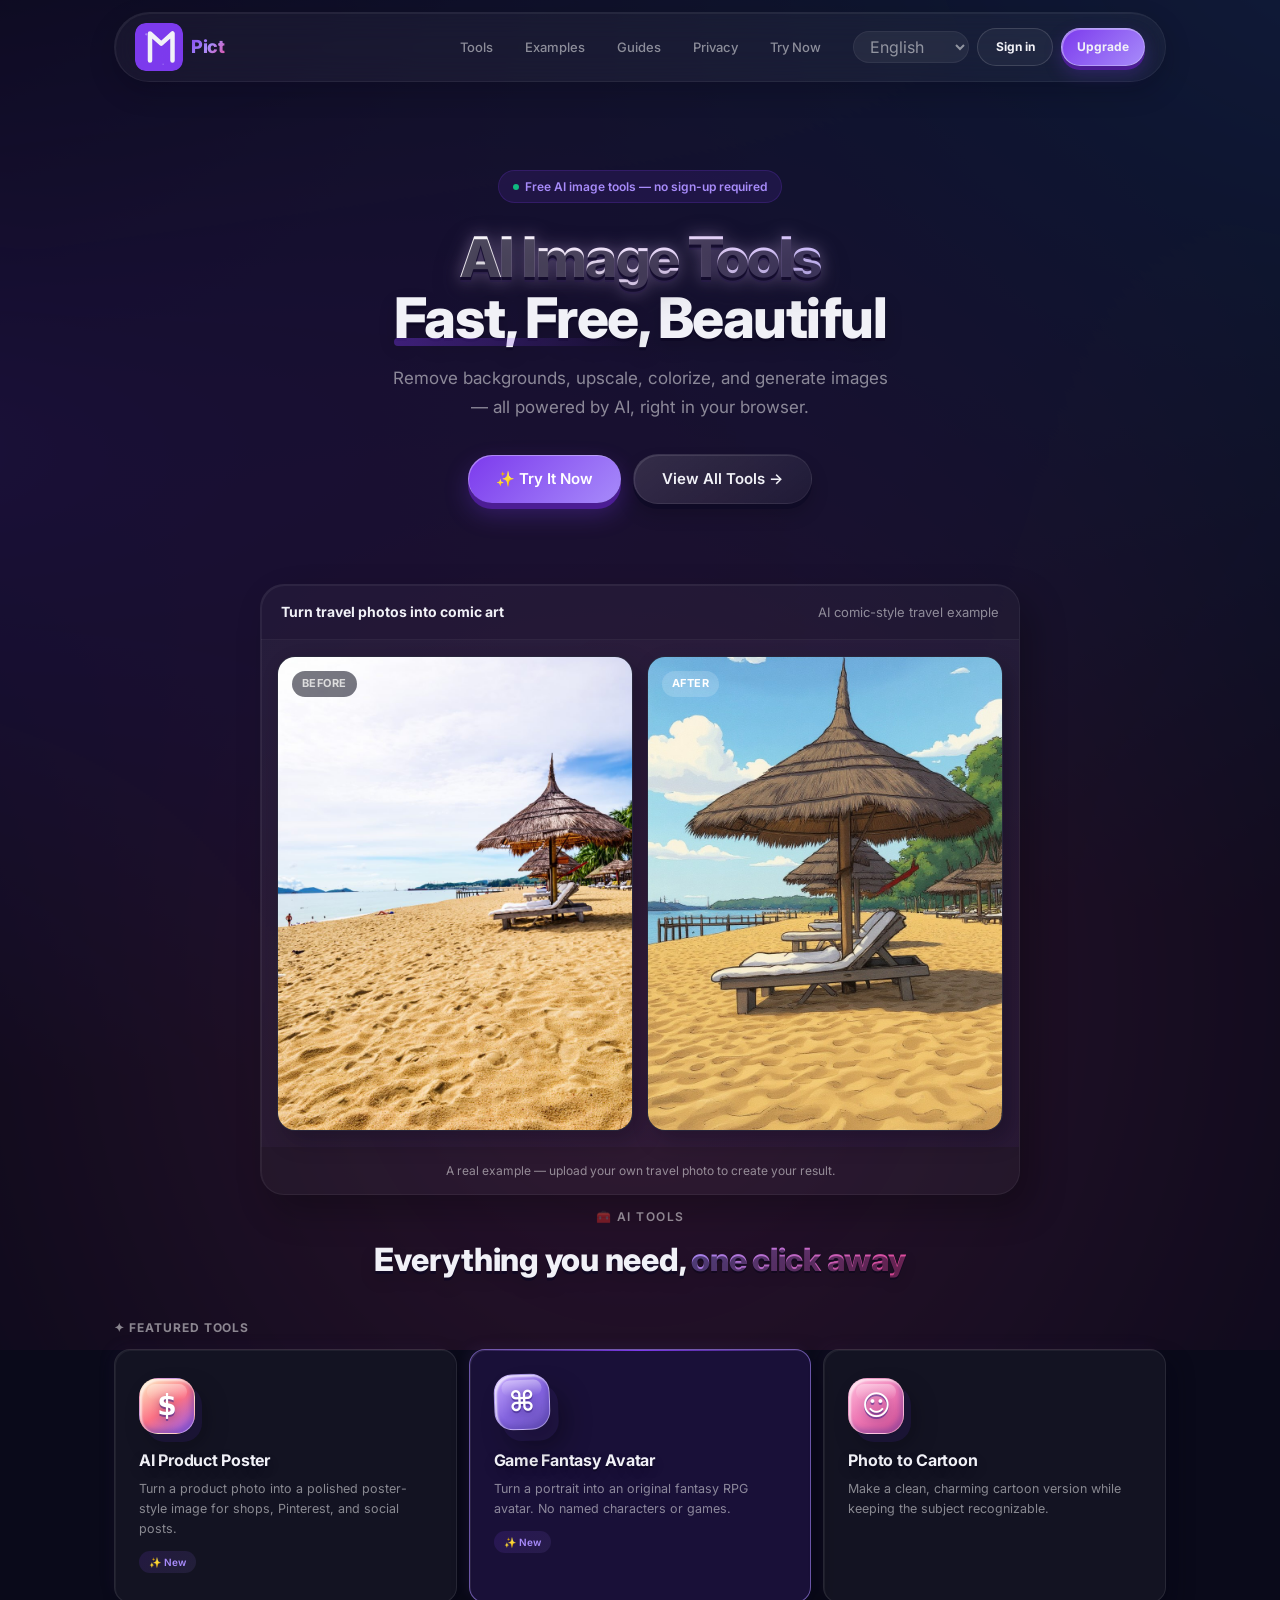
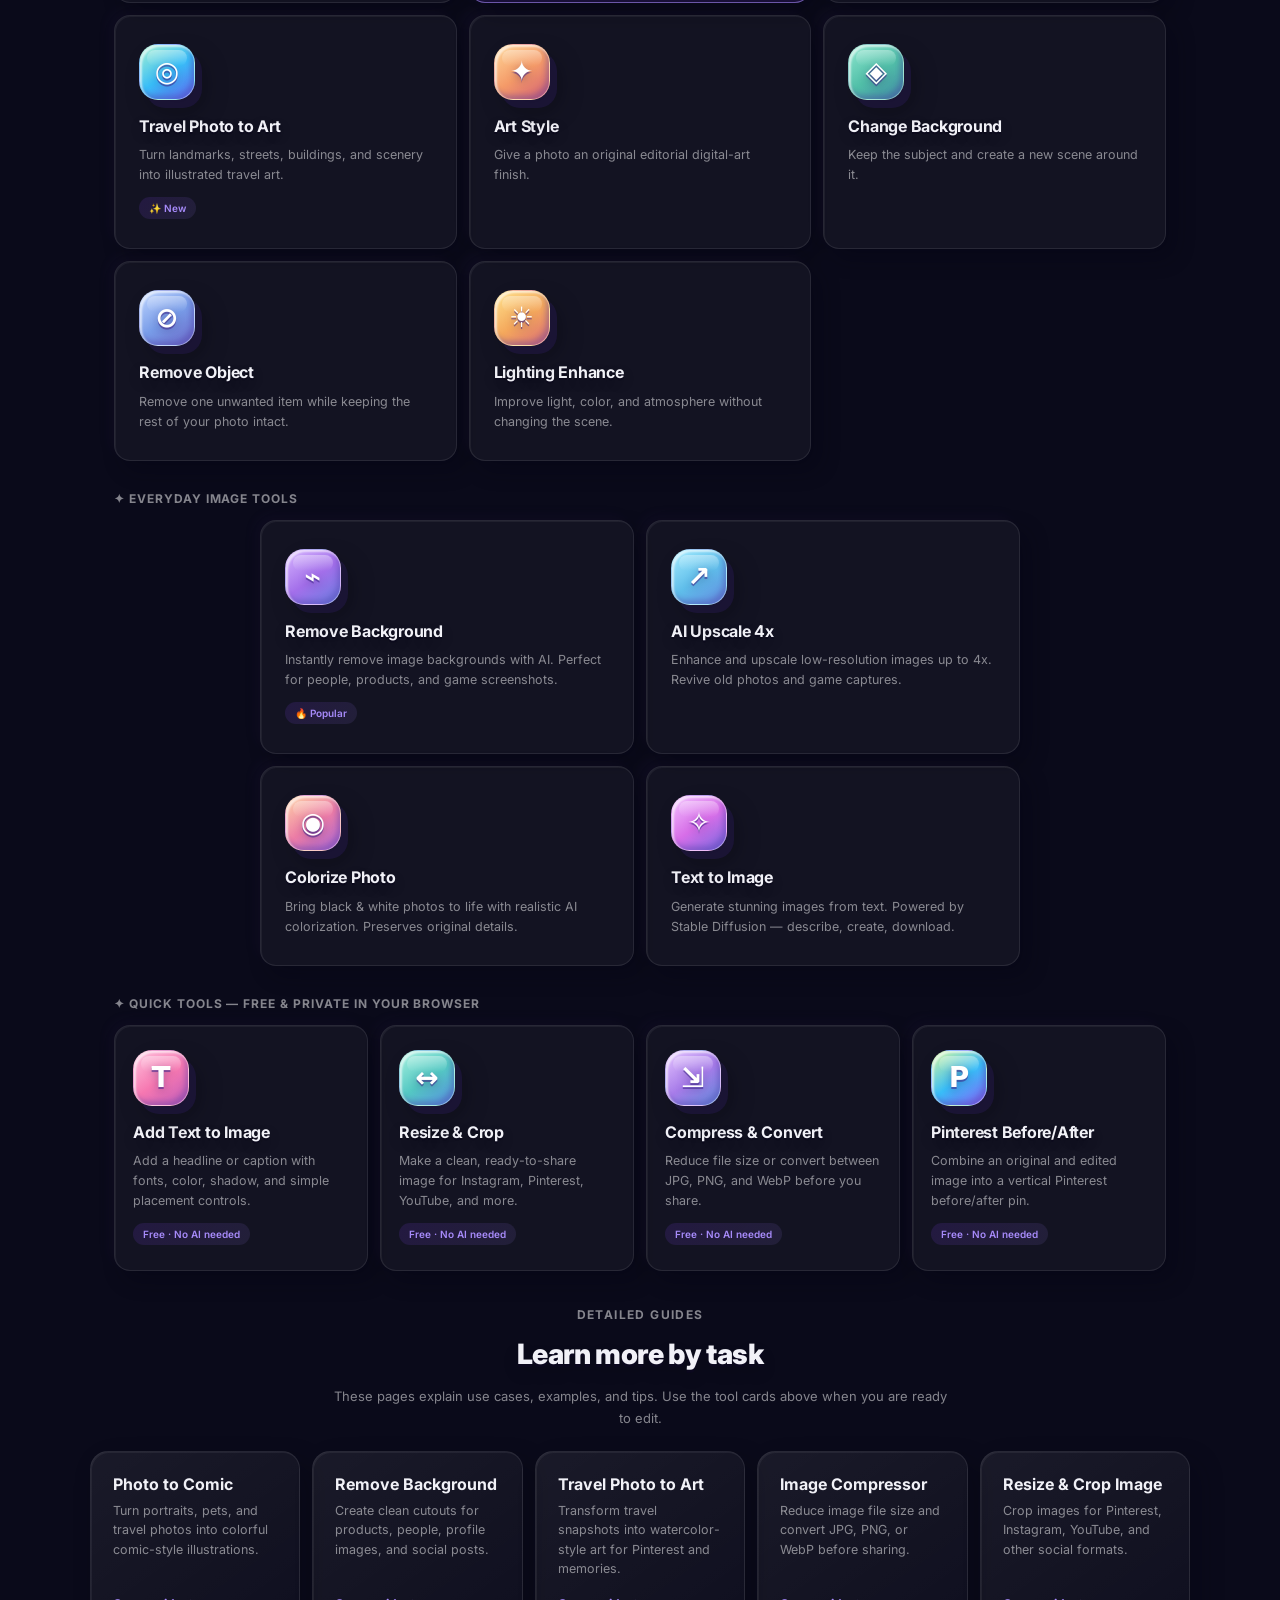
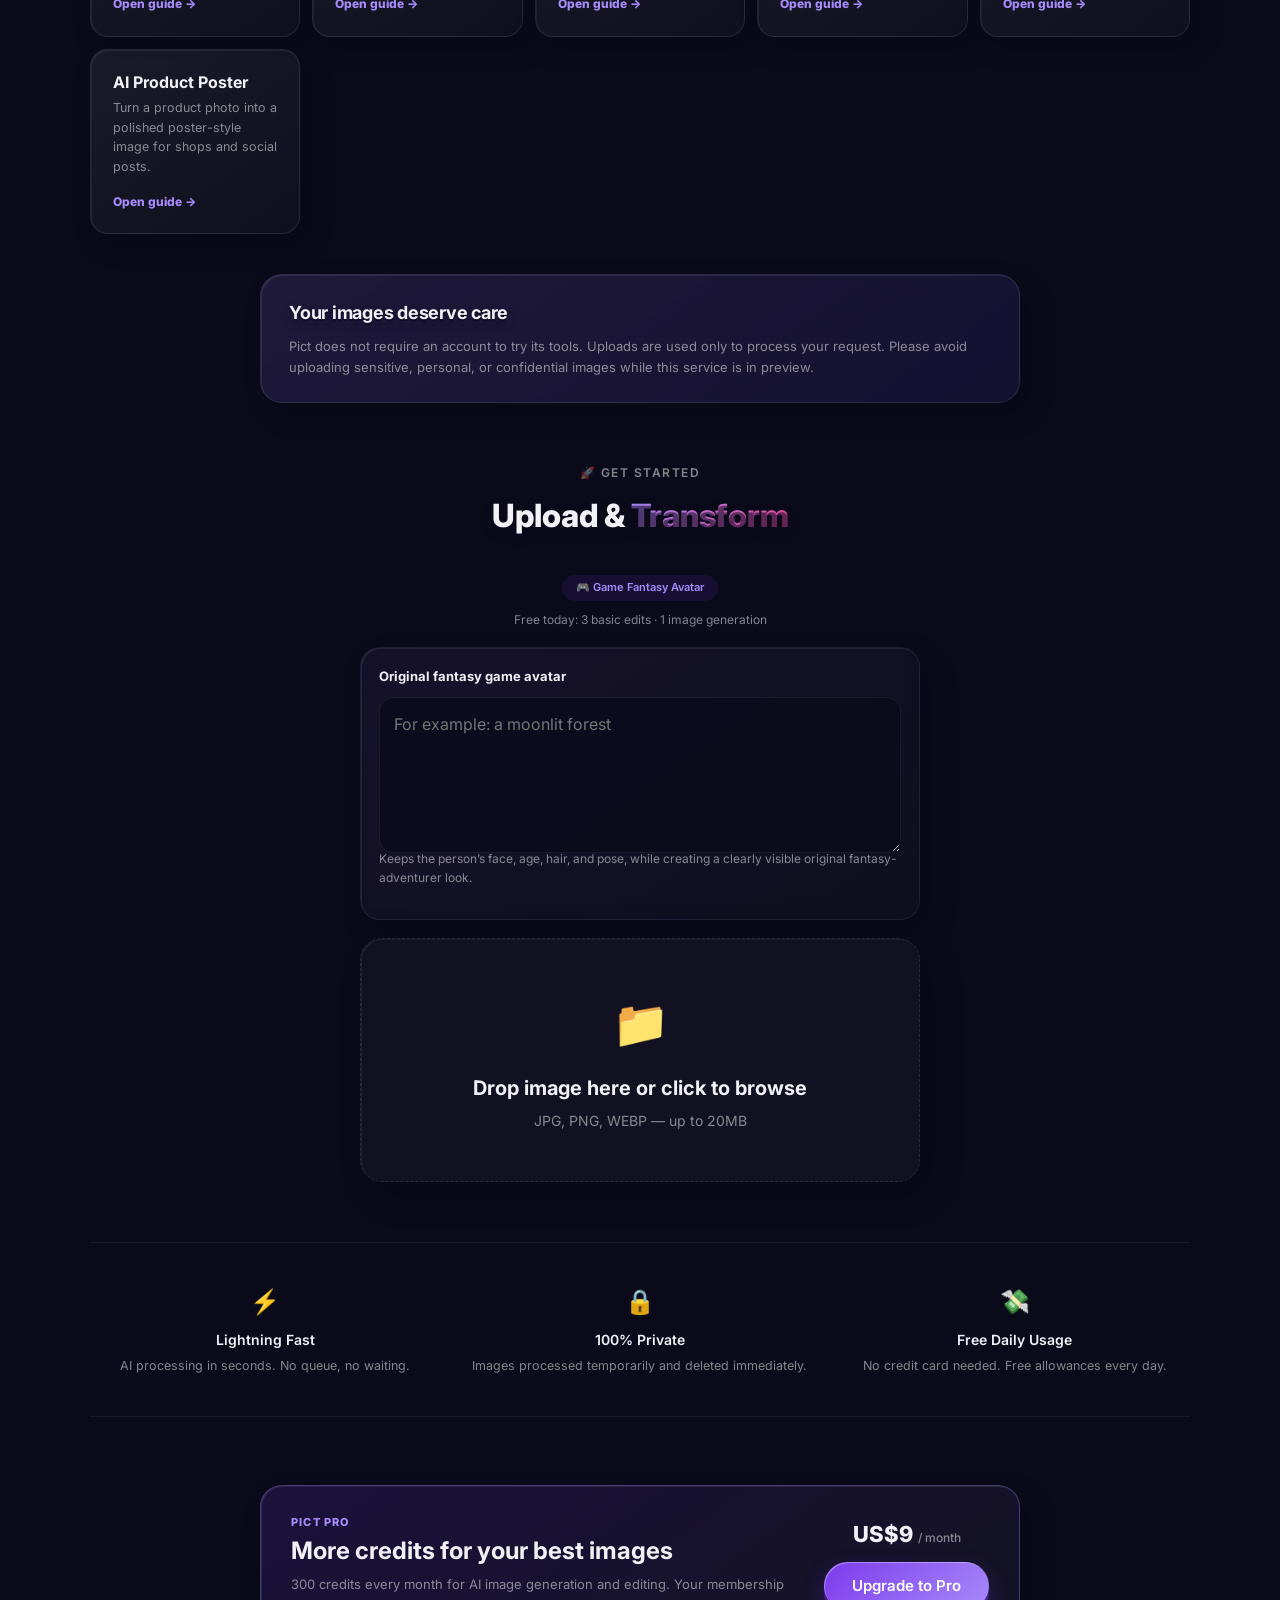
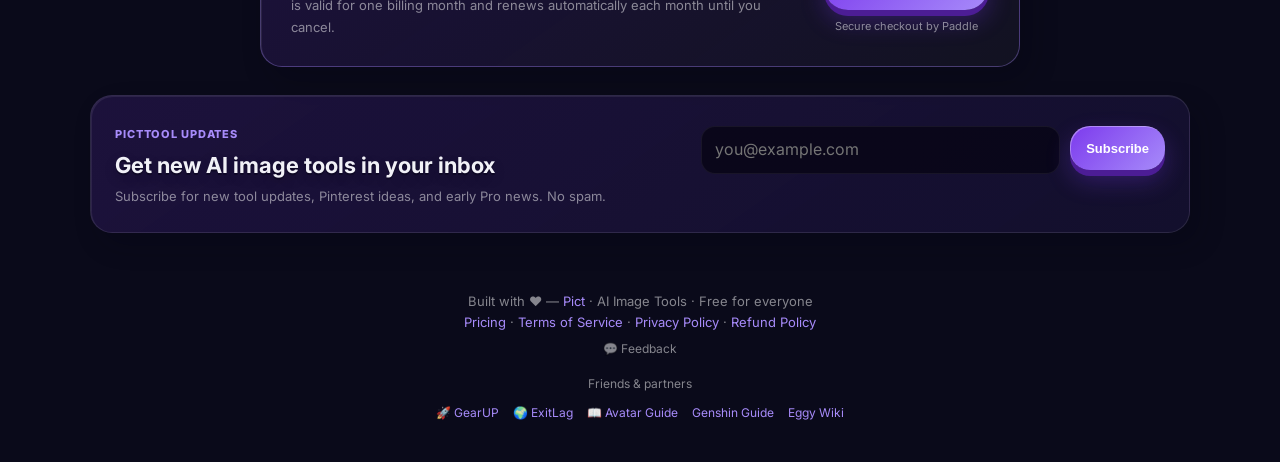
==== commit 803b01fe: "Restore homepage after accidental upload" ====
--- a/index.html
+++ b/index.html
@@ -1,38 +1,1719 @@
-<!doctype html>
+<!DOCTYPE html>
 <html lang="en">
 <head>
-  <meta charset="utf-8">
-  <meta name="viewport" content="width=device-width,initial-scale=1">
-  <title>AI Content &amp; Likeness Rules — PictTool</title>
-  <link rel="stylesheet" href="../legal-style.css">
+<!-- Google tag (gtag.js) -->
+<script async src="https://www.googletagmanager.com/gtag/js?id=G-9TJQL1RWTP"></script>
+<script>
+  window.dataLayer = window.dataLayer || [];
+  function gtag(){dataLayer.push(arguments);}
+  gtag('js', new Date());
+  gtag('config', 'G-9TJQL1RWTP');
+</script>
+<meta charset="UTF-8" />
+<meta name="viewport" content="width=device-width, initial-scale=1.0" />
+<title>Pict | Free AI Image Tools: Remove Background, Upscale & Generate</title>
+<meta name="description" content="Free online AI image tools to remove backgrounds, upscale photos, colorize old images and generate images from text. No sign-up required." />
+<link rel="canonical" href="https://www.picttool.com/" />
+<meta property="og:type" content="website" />
+<meta property="og:url" content="https://www.picttool.com/" />
+<meta property="og:title" content="Pict | Free AI Image Tools" />
+<meta property="og:description" content="Remove backgrounds, upscale photos, colorize images and create AI art online." />
+<link rel="icon" type="image/svg+xml" href="data:image/svg+xml,<svg xmlns='http://www.w3.org/2000/svg' viewBox='0 0 100 100'><text y='.9em' font-size='90'>🎨</text></svg>" />
+<link href="https://fonts.googleapis.com/css2?family=Inter:wght@400;500;600;700;800;900&display=swap" rel="stylesheet" />
+<style>
+  *,*::before,*::after{margin:0;padding:0;box-sizing:border-box}
+  :root{--bg:#0A0A1A;--card:rgba(255,255,255,0.04);--card-hover:rgba(255,255,255,0.08);--text:#F1F1F7;--text-dim:rgba(255,255,255,0.5);--accent:#7C3AED;--accent-light:#A78BFA;--accent-glow:rgba(124,58,237,0.3);--border:rgba(255,255,255,0.06);--radius:16px}
+  html{scroll-behavior:smooth}
+  body{font-family:'Inter',-apple-system,BlinkMacSystemFont,'Segoe UI',sans-serif;background:var(--bg);color:var(--text);line-height:1.6;overflow-x:hidden}
+  
+  /* Animated background */
+  .bg-glow{position:fixed;top:-50%;left:-50%;width:200%;height:200%;z-index:-1;opacity:0.15;
+    background:radial-gradient(ellipse at 20% 50%,#7C3AED 0%,transparent 50%),
+               radial-gradient(ellipse at 80% 20%,#3B82F6 0%,transparent 50%),
+               radial-gradient(ellipse at 50% 80%,#EC4899 0%,transparent 50%);
+    animation:bgShift 20s ease-in-out infinite alternate;}
+  @keyframes bgShift{0%{transform:rotate(0deg) scale(1)}100%{transform:rotate(8deg) scale(1.1)}}
+
+  .container{max-width:1100px;margin:0 auto;padding:0 24px}
+
+  /* Nav — glassmorphism */
+  nav{position:sticky;top:12px;z-index:100;max-width:1100px;margin:0 auto;padding:0 24px}
+  .nav-inner{background:rgba(255,255,255,0.04);backdrop-filter:blur(20px);-webkit-backdrop-filter:blur(20px);
+    border:1px solid var(--border);border-radius:100px;padding:10px 20px;display:grid;grid-template-columns:1fr auto 1fr;align-items:center;
+    box-shadow:0 10px 26px rgba(3,1,16,.22),inset 1px 1px 0 rgba(255,255,255,.06)}
+  .logo{font-size:18px;font-weight:800;display:flex;align-items:center;gap:8px;letter-spacing:-0.3px}
+  .logo .grad{background:linear-gradient(135deg,#7C3AED,#A78BFA,#EC4899);-webkit-background-clip:text;-webkit-text-fill-color:transparent;background-clip:text}
+  .nav-links{display:flex;gap:4px;justify-self:center}
+  .nav-links a{color:var(--text-dim);font-size:13px;font-weight:500;text-decoration:none;padding:6px 14px;border-radius:30px;transition:all .2s}
+  .nav-links a:hover{color:var(--text);background:rgba(255,255,255,0.06)}
+  .nav-secondary{display:none}
+  .nav-menu{display:none}
+  .nav-language{justify-self:end;color:var(--text-dim);font-size:12px;background:rgba(255,255,255,0.06);padding:4px 12px;border:1px solid var(--border);border-radius:20px;font:inherit;max-width:116px}
+  .nav-actions{display:flex;align-items:center;justify-self:end;gap:8px}.auth-button{padding:8px 15px;border:1px solid rgba(167,139,250,.45);border-radius:20px;background:rgba(124,58,237,.12);color:var(--text);font:inherit;font-size:12px;font-weight:700;cursor:pointer;transition:transform .16s ease,background .16s ease,box-shadow .16s ease}
+  .nav-login{background:rgba(255,255,255,.045);border-color:rgba(255,255,255,.14);min-width:76px;white-space:nowrap}
+  .nav-upgrade{background:linear-gradient(135deg,#7C3AED,#A78BFA);border-color:rgba(196,181,253,.75);box-shadow:0 4px 0 #4c1d95,0 8px 18px rgba(124,58,237,.26),inset 1px 1px 0 rgba(255,255,255,.35)}
+  .auth-button:hover{transform:translateY(-1px);background:rgba(124,58,237,.28)}
+  .nav-upgrade:hover{background:linear-gradient(135deg,#8B5CF6,#C4B5FD);box-shadow:0 5px 0 #4c1d95,0 11px 22px rgba(124,58,237,.34),inset 1px 1px 0 rgba(255,255,255,.42)}
+  .auth-button:active{transform:translateY(1px) scale(.98);box-shadow:0 1px 0 #4c1d95,0 3px 8px rgba(124,58,237,.22)}
+
+  /* Hero */
+  .hero{text-align:center;padding:100px 24px 60px;position:relative}
+  .hero-badge{display:inline-flex;align-items:center;gap:6px;background:rgba(124,58,237,0.12);border:1px solid rgba(124,58,237,0.2);
+    padding:6px 14px;border-radius:30px;font-size:12px;font-weight:600;color:var(--accent-light);margin-bottom:24px}
+  .hero-badge .dot{width:6px;height:6px;border-radius:50%;background:#10B981;animation:pulse-dot 2s infinite}
+  @keyframes pulse-dot{0%,100%{opacity:1}50%{opacity:0.3}}
+  .hero h1{font-size:56px;font-weight:800;letter-spacing:-1.5px;line-height:1.08;margin-bottom:16px;text-shadow:0 3px 0 rgba(12,7,35,.72),0 8px 18px rgba(0,0,0,.2)}
+  .hero h1 .grad{background:linear-gradient(135deg,#FFFFFF 0%,#F5EAFE 34%,#E9D5FF 65%,#C4B5FD 100%);-webkit-background-clip:text;-webkit-text-fill-color:transparent;background-clip:text;filter:drop-shadow(0 2px 0 rgba(40,22,84,.5)) drop-shadow(0 0 8px rgba(221,190,255,.38)) drop-shadow(0 8px 14px rgba(0,0,0,.18))}
+  .hero h1 .highlight{position:relative;display:inline-block}
+  .hero h1 .highlight::after{content:'';position:absolute;bottom:2px;left:0;width:100%;height:8px;background:linear-gradient(90deg,#7C3AED,transparent);border-radius:4px;opacity:0.4}
+  .hero p{font-size:17px;color:var(--text-dim);max-width:500px;margin:0 auto 32px;line-height:1.7}
+  .hero-actions{display:flex;align-items:center;justify-content:center;gap:12px;flex-wrap:wrap}
+  .btn{display:inline-flex;align-items:center;gap:8px;padding:12px 28px;border-radius:30px;font-size:15px;font-weight:600;border:none;cursor:pointer;transition:all .25s;text-decoration:none}
+  .btn-primary{background:linear-gradient(135deg,#7C3AED,#A78BFA);color:#fff;box-shadow:0 6px 0 #4c1d95,0 11px 24px rgba(124,58,237,.30),inset 1px 1px 0 rgba(255,255,255,.35)}
+  .btn-primary:hover{transform:translateY(-2px);box-shadow:0 8px 0 #4c1d95,0 15px 32px rgba(124,58,237,.4),inset 1px 1px 0 rgba(255,255,255,.42)}
+  .btn-ghost{background:linear-gradient(145deg,rgba(255,255,255,.12),rgba(255,255,255,.04));color:var(--text);border:1px solid var(--border);box-shadow:0 5px 0 rgba(13,10,37,.65),0 10px 18px rgba(0,0,0,.18),inset 1px 1px 0 rgba(255,255,255,.1)}
+  .btn-ghost:hover{background:linear-gradient(145deg,rgba(255,255,255,.16),rgba(255,255,255,.06));transform:translateY(-2px);box-shadow:0 7px 0 rgba(13,10,37,.65),0 14px 22px rgba(0,0,0,.22),inset 1px 1px 0 rgba(255,255,255,.14)}
+
+  /* Before / after example */
+  .example-section{padding:20px 0 12px}
+  .before-after{max-width:760px;margin:0 auto;border:1px solid var(--border);border-radius:24px;overflow:hidden;background:rgba(255,255,255,0.035);box-shadow:12px 16px 34px rgba(0,0,0,.25),inset 1px 1px 0 rgba(255,255,255,.06)}
+  .before-after-head{display:flex;align-items:center;justify-content:space-between;padding:16px 20px;border-bottom:1px solid var(--border);font-size:13px;color:var(--text-dim)}
+  .before-after-head strong{color:var(--text);font-size:14px}
+  .comparison{display:grid;grid-template-columns:1fr 1fr;gap:14px;min-height:0;padding:16px;position:relative;background:linear-gradient(145deg,rgba(255,255,255,.025),rgba(124,58,237,.055))}
+  .demo-side{position:relative;overflow:hidden;background:#16142a;border:1px solid rgba(255,255,255,.08);border-radius:18px;aspect-ratio:3/4;box-shadow:8px 10px 22px rgba(3,1,16,.28)}
+  .demo-side img{display:block;width:100%;height:100%;object-fit:cover;object-position:center 50%}
+  .demo-side::after{position:absolute;top:14px;left:14px;padding:4px 10px;border-radius:99px;font-size:11px;font-weight:700;letter-spacing:.04em;text-transform:uppercase}
+  .demo-side.before::after{content:'Before';background:rgba(10,10,26,.55);color:#ddd}
+  .demo-side.after::after{content:'After';background:rgba(255,255,255,.16);color:#fff}
+  .comparison-divider{display:none;position:absolute;top:0;bottom:0;left:50%;width:2px;background:rgba(255,255,255,.8);z-index:3;box-shadow:0 0 20px #c4a5ff}
+  .comparison-divider span{position:absolute;top:50%;left:50%;transform:translate(-50%,-50%);width:34px;height:34px;border-radius:50%;display:grid;place-items:center;background:#fff;color:#6d38c7;font-size:16px;box-shadow:0 6px 18px rgba(0,0,0,.25)}
+  .example-note{text-align:center;color:var(--text-dim);font-size:12px;padding:14px 20px}
+
+  /* Tool Grid — glow cards */
+  .section-label{text-align:center;font-size:12px;font-weight:600;text-transform:uppercase;letter-spacing:1.5px;color:var(--text-dim);margin-bottom:8px}
+  .section-title{text-align:center;font-size:32px;font-weight:800;letter-spacing:-0.5px;margin-bottom:32px}
+  .section-title .title-3d{text-shadow:0 3px 0 rgba(12,7,35,.68),0 8px 16px rgba(0,0,0,.18)}
+  .section-title .grad{background:linear-gradient(135deg,#A78BFA,#EC4899);-webkit-background-clip:text;-webkit-text-fill-color:transparent;background-clip:text}
+  .tool-grid{display:grid;grid-template-columns:repeat(3,1fr);gap:12px}
+  .base-tool-grid{grid-template-columns:repeat(2,1fr);max-width:760px;margin:12px auto 0}
+  .quick-tool-grid{grid-template-columns:repeat(4,minmax(0,1fr))}
+  .quick-tool-grid .tool-card{padding:24px 18px}
+  .tool-group-title{margin:28px 0 12px;color:var(--text-dim);font-size:12px;font-weight:700;letter-spacing:.08em;text-transform:uppercase}
+  .tool-card{background:var(--card);border:1px solid var(--border);border-radius:var(--radius);padding:28px 24px;
+    cursor:pointer;transition:all .3s;text-decoration:none;color:inherit;display:block;position:relative;overflow:hidden}
+  .tool-card::before{content:'';position:absolute;top:0;left:0;right:0;height:1px;background:linear-gradient(90deg,transparent,var(--accent),transparent);opacity:0;transition:opacity .3s}
+  .tool-card:hover{background:var(--card-hover);border-color:rgba(124,58,237,0.2);transform:translateY(-2px)}
+  .tool-card:hover::before{opacity:1}
+  /* Soft 3D Toy — friendly, layered controls without changing the site structure. */
+  .tool-card{border-color:rgba(255,255,255,.09);box-shadow:9px 10px 20px rgba(4,2,18,.28),-5px -5px 14px rgba(120,86,175,.05),inset 1px 1px 0 rgba(255,255,255,.055)}
+  .tool-card:hover{box-shadow:12px 15px 28px rgba(3,1,16,.40),-5px -5px 16px rgba(142,103,209,.09),inset 1px 1px 0 rgba(255,255,255,.08)}
+  .tool-card .icon.neon-icon{width:56px;height:56px;margin:0 0 14px;display:grid;place-items:center;position:relative;
+    border:1px solid rgba(255,255,255,.34);border-radius:19px;background:linear-gradient(145deg,#bda8ff 0%,#8c80e8 48%,#71c9ee 100%);
+    box-shadow:7px 8px 0 rgba(49,31,99,.34),10px 13px 23px rgba(0,0,0,.28),inset 2px 2px 2px rgba(255,255,255,.62),inset -3px -4px 5px rgba(73,54,159,.32);
+    color:#fff;font-family:ui-rounded,"Arial Rounded MT Bold",system-ui,sans-serif;font-size:28px;font-weight:900;line-height:1;text-shadow:0 2px 0 rgba(62,37,135,.56),0 3px 8px rgba(37,20,90,.34);transition:transform .3s,box-shadow .3s}
+  .tool-card .icon.neon-icon::before{content:"";position:absolute;inset:5px 7px auto;height:16px;border-radius:12px;background:linear-gradient(180deg,rgba(255,255,255,.45),rgba(255,255,255,0));opacity:.8}
+  .tool-card .icon.neon-icon::after{content:attr(data-mark);position:relative;z-index:1}
+  .tool-card:hover .icon.neon-icon,.tool-card.active .icon.neon-icon{transform:translateY(-4px) rotate(-2deg);box-shadow:8px 11px 0 rgba(49,31,99,.36),14px 19px 26px rgba(0,0,0,.34),inset 2px 2px 2px rgba(255,255,255,.7),inset -3px -4px 5px rgba(73,54,159,.32)}
+  /* Each tool gets its own Soft 3D Toy color while keeping one shared visual system. */
+  .tool-card[data-tool="game-avatar"] .neon-icon{background:linear-gradient(145deg,#c6a8ff 0%,#8464df 54%,#6952ba 100%)}
+  .tool-card[data-tool="cartoon"] .neon-icon{background:linear-gradient(145deg,#ffbedc 0%,#ed76b3 52%,#c64a91 100%)}
+  .tool-card[data-tool="travel-art"] .neon-icon{background:linear-gradient(145deg,#a7f3d0 0%,#38bdf8 52%,#6366f1 100%)}
+  .tool-card[data-tool="art"] .neon-icon{background:linear-gradient(145deg,#ffd89a 0%,#f49a68 52%,#cf5c77 100%)}
+  .tool-card[data-tool="change-background"] .neon-icon{background:linear-gradient(145deg,#8fe7cf 0%,#51bfa8 52%,#4088a4 100%)}
+  .tool-card[data-tool="remove-object"] .neon-icon{background:linear-gradient(145deg,#c1d7ff 0%,#789ce8 52%,#6c68c8 100%)}
+  .tool-card[data-tool="scene-lighting"] .neon-icon{background:linear-gradient(145deg,#ffe38e 0%,#f4a85c 52%,#d86978 100%)}
+  .tool-card[data-tool="remove-bg"] .neon-icon{background:linear-gradient(145deg,#d7b6ff 0%,#a36fea 52%,#687ee0 100%)}
+  .tool-card[data-tool="upscale"] .neon-icon{background:linear-gradient(145deg,#a5edff 0%,#5fbdea 52%,#6487df 100%)}
+  .tool-card[data-tool="colorize"] .neon-icon{background:linear-gradient(145deg,#ffd5a7 0%,#ec7ca6 52%,#a967d7 100%)}
+  .tool-card[data-tool="generate"] .neon-icon{background:linear-gradient(145deg,#f3c1ff 0%,#d76ee8 52%,#7468df 100%)}
+  .tool-card[data-tool="add-text"] .neon-icon{background:linear-gradient(145deg,#ffc4de 0%,#f678b1 52%,#be5bba 100%)}
+  .tool-card[data-tool="resize-crop"] .neon-icon{background:linear-gradient(145deg,#a8f2df 0%,#54c8c3 52%,#588ce1 100%)}
+  .tool-card[data-tool="compress-convert"] .neon-icon{background:linear-gradient(145deg,#e5c4ff 0%,#a77ce9 52%,#618ddd 100%)}
+  .tool-card[data-tool="pin-before-after"] .neon-icon{background:linear-gradient(145deg,#d9f99d 0%,#38bdf8 52%,#8b5cf6 100%)}
+  .tool-card[data-tool="product-poster"] .neon-icon{background:linear-gradient(145deg,#fef3c7 0%,#fb7185 52%,#8b5cf6 100%)}
+  .tool-card h3,.section-title,.privacy-card h2{letter-spacing:-.25px;text-shadow:0 2px 0 rgba(9,5,27,.55),0 5px 13px rgba(0,0,0,.18)}
+  .tool-card h3{font-size:16px;font-weight:700;margin-bottom:6px}
+  .tool-card p{font-size:12.5px;color:var(--text-dim);line-height:1.6}
+  .tool-card .badge{display:inline-block;font-size:10px;font-weight:600;padding:3px 10px;border-radius:20px;
+    background:linear-gradient(135deg,rgba(124,58,237,0.15),rgba(167,139,250,0.1));color:var(--accent-light);margin-top:12px}
+  .tool-card .arrow{position:absolute;top:24px;right:24px;font-size:14px;color:var(--text-dim);transition:all .3s;opacity:0}
+  .tool-card:hover .arrow{opacity:1;color:var(--accent-light);transform:translateX(3px)}
+  .tool-card.active{background:rgba(124,58,237,.14);border-color:rgba(167,139,250,.58);box-shadow:9px 11px 24px rgba(4,2,18,.34),-4px -4px 13px rgba(142,103,209,.08),inset 1px 1px 0 rgba(255,255,255,.08)}
+  .tool-card.active::before{opacity:1}
+
+  /* SEO guide entry points */
+  .guide-section{padding:34px 0 12px}
+  .guide-label{text-align:center;font-size:12px;font-weight:700;text-transform:uppercase;letter-spacing:1.4px;color:var(--text-dim);margin-bottom:8px}
+  .guide-title{text-align:center;font-size:28px;font-weight:850;letter-spacing:-.4px;margin-bottom:8px;text-shadow:0 3px 0 rgba(12,7,35,.58),0 8px 16px rgba(0,0,0,.16)}
+  .guide-intro{max-width:620px;margin:0 auto 22px;text-align:center;color:var(--text-dim);font-size:13px;line-height:1.7}
+  .guide-grid{display:grid;grid-template-columns:repeat(auto-fit,minmax(210px,1fr));gap:12px}
+  .guide-card{min-height:156px;padding:22px;border:1px solid rgba(255,255,255,.09);border-radius:18px;background:linear-gradient(145deg,rgba(255,255,255,.065),rgba(255,255,255,.025));box-shadow:9px 11px 24px rgba(4,2,18,.26),inset 1px 1px 0 rgba(255,255,255,.06);color:inherit;text-decoration:none;display:flex;flex-direction:column;justify-content:space-between;gap:16px;transition:transform .25s,border-color .25s,background .25s}
+  .guide-card:hover{transform:translateY(-2px);border-color:rgba(167,139,250,.42);background:linear-gradient(145deg,rgba(124,58,237,.14),rgba(255,255,255,.035))}
+  .guide-card strong{display:block;font-size:16px;line-height:1.3;margin-bottom:6px}
+  .guide-card p{color:var(--text-dim);font-size:12.5px;line-height:1.55}
+  .guide-card span{font-size:12px;font-weight:800;color:var(--accent-light)}
+
+  /* Upload Area — glassmorphism */
+  .upload-section{margin:60px auto;text-align:center;max-width:640px}
+  .upload-zone{background:rgba(255,255,255,0.03);border:1.5px dashed rgba(255,255,255,0.1);
+    border-radius:22px;padding:48px 22px;text-align:center;cursor:pointer;transition:all .3s;position:relative;overflow:hidden;max-width:560px;margin:0 auto;box-shadow:12px 15px 32px rgba(3,1,16,.22),inset 1px 1px 0 rgba(255,255,255,.06)}
+  .upload-zone::before{content:'';position:absolute;inset:-1px;border-radius:24px;
+    background:linear-gradient(135deg,#7C3AED,#A78BFA,#EC4899,#7C3AED);background-size:400% 400%;
+    opacity:0;transition:opacity .3s;z-index:-1;animation:gradientShift 4s ease infinite}
+  @keyframes gradientShift{0%,100%{background-position:0% 50%}50%{background-position:100% 50%}}
+  .upload-zone:hover::before,.upload-zone.dragover::before{opacity:0.3}
+  .upload-zone:hover,.upload-zone.dragover{border-color:transparent}
+  .upload-zone .icon{font-size:46px;margin-bottom:12px;display:block}
+  .upload-zone h3{font-size:20px;font-weight:700;margin-bottom:6px}
+  .upload-zone p{font-size:14px;color:var(--text-dim)}
+  .upload-zone input{display:none}
+  /* Mobile browsers already offer Camera from the normal image picker. Keeping
+     a second camera button below it created two competing upload routes. */
+  .camera-action{display:none!important}
+  .feedback-link{border:0;background:none;color:var(--text-dim);font:inherit;font-size:12px;cursor:pointer;padding:7px 0}.feedback-link:hover{color:var(--accent-light)}
+  .feedback-dialog{width:min(92vw,500px);border:1px solid var(--border);border-radius:22px;background:#15102a;color:var(--text);padding:0;box-shadow:0 24px 80px rgba(0,0,0,.55)}
+  .feedback-dialog::backdrop{background:rgba(3,1,12,.72);backdrop-filter:blur(4px)}
+  .feedback-form{padding:26px;text-align:left}.feedback-form h3{margin:0 0 8px;font-size:20px}.feedback-form p{margin:0 0 18px;color:var(--text-dim);font-size:13px;line-height:1.6}.feedback-form label{display:block;margin:13px 0 6px;font-size:12px;font-weight:700}.feedback-form select,.feedback-form textarea,.feedback-form input{box-sizing:border-box;width:100%;border:1px solid var(--border);border-radius:12px;background:rgba(8,6,22,.8);color:var(--text);font:inherit;padding:11px}.feedback-form textarea{min-height:110px;resize:vertical}.feedback-form .feedback-actions{display:flex;justify-content:flex-end;gap:9px;margin-top:18px}.feedback-status{min-height:18px;margin-top:12px;color:var(--text-dim);font-size:12px}
+  .generation-zone{max-width:560px;margin:0 auto 18px;padding:18px;border:1px solid var(--border);border-radius:20px;background:linear-gradient(145deg,rgba(105,75,164,.13),rgba(255,255,255,.025));text-align:left;box-shadow:10px 13px 28px rgba(3,1,16,.22),inset 1px 1px 0 rgba(255,255,255,.08),inset -4px -5px 14px rgba(0,0,0,.09)}
+  .generation-zone label{display:block;font-size:13px;font-weight:700;margin-bottom:10px}
+  .generation-zone textarea{display:block;width:100%;min-height:156px;resize:vertical;padding:14px;border:1px solid var(--border);border-radius:14px;background:rgba(10,10,26,.7);color:var(--text);font:inherit;line-height:1.5;outline:none}
+  .generation-zone textarea:focus{border-color:var(--accent-light);box-shadow:0 0 0 3px rgba(124,58,237,.16)}
+  .style-row{display:flex;gap:8px;flex-wrap:wrap;margin:14px 0 20px}
+  .style-chip{border:1px solid var(--border);background:rgba(255,255,255,.05);color:var(--text-dim);border-radius:99px;padding:7px 12px;cursor:pointer;font:inherit;font-size:12px;transition:all .2s}
+  .style-chip:hover,.style-chip.active{color:#fff;border-color:var(--accent-light);background:rgba(124,58,237,.2)}
+  .cartoon-setting{min-width:0}.cartoon-setting-label{display:block;font-size:12px;font-weight:800;margin-bottom:8px;color:var(--text)}
+  .cartoon-setting .style-row{margin:0;gap:7px}.cartoon-setting .style-chip{flex:1 1 105px;min-height:40px;padding:7px 10px;font-size:11px;line-height:1.25}
+  .generation-zone .btn{width:100%;justify-content:center}
+  .local-editor{max-width:760px;margin:18px auto 0;padding:24px;border:1px solid var(--border);border-radius:24px;background:linear-gradient(145deg,rgba(105,75,164,.13),rgba(255,255,255,.025));text-align:left;box-shadow:10px 13px 28px rgba(3,1,16,.22),inset 1px 1px 0 rgba(255,255,255,.08),inset -4px -5px 14px rgba(0,0,0,.09)}
+  .local-editor[hidden]{display:none}
+  .local-editor h3{font-size:17px;margin-bottom:5px}.local-editor .editor-help{font-size:12px;color:var(--text-dim);margin-bottom:18px}
+  .editor-layout{display:grid;grid-template-columns:minmax(0,1fr) 230px;gap:18px;align-items:start}
+  .editor-preview{overflow:hidden;border:1px solid var(--border);border-radius:14px;background:#090817;min-height:180px;display:grid;place-items:center}
+  .editor-preview canvas{display:block;width:100%;max-height:460px;object-fit:contain}
+  .editor-controls{display:grid;gap:12px}.editor-controls label{display:grid;gap:5px;font-size:12px;font-weight:700}.editor-controls input,.editor-controls select{width:100%;border:1px solid var(--border);border-radius:10px;background:rgba(8,6,22,.8);color:var(--text);font:inherit;padding:9px}
+  .editor-controls input[type="color"]{height:40px;padding:4px}.editor-controls input[type="range"]{padding:0}.editor-controls .btn{justify-content:center;width:100%;padding:10px 16px}
+  .preset-row{display:flex;gap:6px;flex-wrap:wrap}.preset-chip{border:1px solid var(--border);background:rgba(255,255,255,.05);color:var(--text-dim);border-radius:99px;padding:6px 9px;cursor:pointer;font:inherit;font-size:11px}.preset-chip.active,.preset-chip:hover{color:#fff;border-color:var(--accent-light);background:rgba(124,58,237,.2)}
+  .secondary-upload{border:1px dashed rgba(255,255,255,.14);border-radius:12px;padding:12px;background:rgba(255,255,255,.035)}
+  .secondary-upload input{padding:0;border:0;background:transparent;color:var(--text-dim)}
+  .tool-indicator{display:inline-block;font-size:11px;font-weight:600;padding:4px 14px;border-radius:20px;
+    background:rgba(124,58,237,0.12);color:var(--accent-light);margin-bottom:16px}
+  .quota-status{margin:-7px 0 18px;font-size:12px;color:var(--text-dim)}
+
+  /* Result */
+  .result-area{display:none;margin:24px auto;gap:24px;max-width:640px}
+  .result-area.show{display:grid;grid-template-columns:1fr 1fr}
+  .result-area.generate-mode.show{grid-template-columns:1fr}
+  .result-area.generate-mode .original-panel{display:none}
+  .result-panel{background:linear-gradient(145deg,rgba(105,75,164,.13),rgba(255,255,255,.025));border-radius:var(--radius);padding:16px;border:1px solid var(--border);box-shadow:9px 12px 25px rgba(3,1,16,.24),inset 1px 1px 0 rgba(255,255,255,.08),inset -4px -5px 14px rgba(0,0,0,.09)}
+  .result-panel img{width:100%;border-radius:12px;display:block}
+  .result-panel .label{font-size:11px;font-weight:600;color:var(--text-dim);text-transform:uppercase;letter-spacing:0.5px;margin-bottom:8px}
+  .result-actions{display:flex;gap:8px;margin-top:12px;flex-wrap:wrap}
+  .btn-sm{padding:8px 16px;border-radius:20px;font-size:13px}
+  .auth-dialog{position:fixed;inset:0;margin:auto;width:min(92vw,420px);max-height:min(90vh,520px);border:1px solid var(--border);border-radius:18px;background:#15102a;color:var(--text);padding:0;box-shadow:0 24px 80px rgba(0,0,0,.55);overflow:auto}
+  .auth-dialog::backdrop{background:rgba(3,1,12,.72);backdrop-filter:blur(4px)}
+  .auth-panel{padding:30px}.auth-panel h3{margin:0 0 8px;font-size:22px}.auth-panel p{color:var(--text-dim);font-size:13px;line-height:1.6;margin:0 0 18px}.auth-panel input{width:100%;box-sizing:border-box;padding:12px 14px;border-radius:10px;border:1px solid var(--border);background:rgba(255,255,255,.06);color:var(--text);font:inherit;margin-bottom:12px}.auth-panel input:focus{outline:2px solid rgba(167,139,250,.5);outline-offset:1px}.auth-actions{display:flex;justify-content:flex-end;gap:8px}.auth-actions .btn{transition:transform .14s ease,filter .14s ease,box-shadow .14s ease}.auth-actions .btn:active{transform:translateY(2px) scale(.98);filter:brightness(.92)}#authSubmit{min-width:148px}#authSubmit:disabled{opacity:.72;cursor:wait;filter:saturate(.8)}.auth-status{min-height:20px;margin:10px 0 0!important;color:var(--accent-light)!important;font-size:12px!important}.auth-sent-panel{text-align:center;padding:8px 2px 2px}.auth-sent-panel .auth-check{width:54px;height:54px;margin:0 auto 16px;border-radius:50%;display:grid;place-items:center;background:#22c55e;color:#fff;font-size:30px;font-weight:800;box-shadow:0 8px 24px rgba(34,197,94,.25)}.auth-sent-panel h4{margin:0 0 12px;color:var(--text);font-size:24px;line-height:1.25}.auth-sent-panel p{margin:0 auto 12px;max-width:300px}.auth-sent-panel .auth-sent-thanks{margin-top:22px;margin-bottom:20px}.auth-sent-panel .btn{min-width:96px}
+  .account-email{display:block;padding:12px 14px;border:1px solid var(--border);border-radius:10px;background:rgba(255,255,255,.06);color:var(--text);font-size:13px;word-break:break-all;margin:14px 0 20px}
+  .spinner{display:none;width:28px;height:28px;border:3px solid rgba(255,255,255,0.06);border-top-color:var(--accent-light);border-radius:50%;animation:spin .6s linear infinite;margin:24px auto}
+  .spinner.show{display:block}
+  @keyframes spin{to{transform:rotate(360deg)}}
+
+  /* Features strip */
+  .features{display:grid;grid-template-columns:repeat(3,1fr);gap:24px;margin:60px auto;text-align:center;padding:40px 0;border-top:1px solid var(--border);border-bottom:1px solid var(--border)}
+  .feature{min-width:0;text-align:center;display:flex;flex-direction:column;align-items:center}
+  .feature .fi{font-size:24px;margin-bottom:8px}
+  .feature h4{font-size:14px;font-weight:600;margin-bottom:4px}
+  .feature p{font-size:12.5px;color:var(--text-dim);margin-left:auto;margin-right:auto}
+  .pricing-section{padding:8px 0 20px;scroll-margin-top:100px}
+  .pricing-card{max-width:760px;margin:0 auto;padding:28px 30px;display:flex;align-items:center;justify-content:space-between;gap:28px;border:1px solid rgba(167,139,250,.35);border-radius:22px;background:linear-gradient(145deg,rgba(124,58,237,.16),rgba(255,255,255,.035));box-shadow:10px 13px 28px rgba(3,1,16,.24),inset 1px 1px 0 rgba(255,255,255,.08)}
+  .pricing-kicker{display:block;color:var(--accent-light);font-size:11px;font-weight:800;letter-spacing:1.2px;text-transform:uppercase;margin-bottom:6px}
+  .pricing-card h2{font-size:24px;line-height:1.2;margin-bottom:8px}.pricing-card p{color:var(--text-dim);font-size:13px;line-height:1.65}.pricing-card strong{color:var(--text)}
+  .pricing-actions{flex:0 0 auto;text-align:center}.pricing-price{display:block;font-size:22px;font-weight:800;margin-bottom:10px}.pricing-price small{font-size:12px;font-weight:500;color:var(--text-dim)}
+  .pricing-note{display:block;margin-top:8px;font-size:11px;color:var(--text-dim)}
+  .privacy-card{max-width:760px;margin:28px auto 28px;padding:24px 28px;border:1px solid rgba(255,255,255,.1);border-radius:22px;background:linear-gradient(145deg,rgba(142,110,224,.16),rgba(34,25,76,.45));box-shadow:10px 12px 26px rgba(3,1,16,.22),inset 1px 1px 0 rgba(255,255,255,.08);text-align:left}
+  .privacy-card h2{font-size:18px;margin-bottom:8px}
+  .privacy-card p{font-size:13px;color:var(--text-dim)}
+
+  /* Email subscription */
+  .subscribe-section{padding:8px 0 18px}
+  .subscribe-card{display:grid;grid-template-columns:minmax(0,1.1fr) minmax(280px,.9fr);gap:18px;align-items:center;padding:24px;border:1px solid rgba(255,255,255,.1);border-radius:22px;background:linear-gradient(145deg,rgba(124,58,237,.16),rgba(34,25,76,.38));box-shadow:10px 12px 26px rgba(3,1,16,.22),inset 1px 1px 0 rgba(255,255,255,.08);text-align:left}
+  .subscribe-kicker{display:inline-block;margin-bottom:8px;font-size:11px;font-weight:800;letter-spacing:.08em;text-transform:uppercase;color:var(--accent-light)}
+  .subscribe-card h2{font-size:22px;line-height:1.25;margin-bottom:7px;text-shadow:0 2px 0 rgba(9,5,27,.55),0 5px 13px rgba(0,0,0,.18)}
+  .subscribe-card p{font-size:13px;color:var(--text-dim);line-height:1.65}
+  .subscribe-form{display:grid;grid-template-columns:minmax(0,1fr) auto;gap:10px;align-items:start}
+  .subscribe-form input{min-height:44px;width:100%;border:1px solid var(--border);border-radius:14px;background:rgba(8,6,22,.8);color:var(--text);font:inherit;padding:10px 13px;outline:none}
+  .subscribe-form input:focus{border-color:var(--accent-light);box-shadow:0 0 0 3px rgba(124,58,237,.16)}
+  .subscribe-form .btn{min-height:44px;justify-content:center;white-space:nowrap}
+  .subscribe-status{grid-column:1/-1;min-height:18px;color:var(--text-dim);font-size:12px}
+  .sr-only{position:absolute;width:1px;height:1px;padding:0;margin:-1px;overflow:hidden;clip:rect(0,0,0,0);white-space:nowrap;border:0}
+  html[dir="rtl"] .subscribe-card{text-align:right}
+
+  /* Footer */
+  footer{text-align:center;padding:40px 24px;font-size:13px;color:var(--text-dim)}
+  footer a{color:var(--accent-light);text-decoration:none;transition:color .2s}
+  footer a:hover{color:#C4B5FD}
+  footer .sister{margin-top:8px;font-size:12px}
+  footer .partner-links{display:flex;flex-wrap:wrap;justify-content:center;gap:8px 14px;margin-top:10px;font-size:12px}
+
+	  @media(max-width:768px){
+    .container{padding:0 16px}.hero h1{font-size:32px}.tool-grid,.base-tool-grid{grid-template-columns:1fr}.result-area.show{grid-template-columns:1fr}.features{grid-template-columns:1fr;gap:16px}.pricing-card{padding:24px 20px;display:block}.pricing-actions{margin-top:20px}.hero{padding:60px 16px 32px}.upload-zone{padding:36px 16px}.generation-zone{padding:16px;margin-bottom:16px}.generation-zone textarea{min-height:150px}.editor-layout{grid-template-columns:1fr}.editor-preview canvas{max-height:360px}
+    .subscribe-card{grid-template-columns:1fr;padding:20px}.subscribe-form{grid-template-columns:1fr}.subscribe-form .btn{width:100%}
+    .guide-grid{grid-template-columns:1fr}.guide-title{font-size:23px}.guide-card{min-height:132px}
+    nav{top:8px;padding:0 16px}.nav-inner{display:flex;justify-content:space-between;border-radius:16px;padding:9px 12px}.logo img{width:36px;height:36px}.nav-links,.nav-actions{display:none}.nav-menu{display:block;position:relative}.nav-menu summary{list-style:none;cursor:pointer;padding:7px 11px;border:1px solid var(--border);border-radius:10px;color:var(--text);font-size:13px}.nav-menu summary::-webkit-details-marker{display:none}.nav-secondary{display:flex;flex-direction:column;gap:4px;position:absolute;right:0;top:43px;width:190px;padding:8px;background:#17152d;border:1px solid var(--border);border-radius:14px;box-shadow:0 16px 36px rgba(0,0,0,.35)}.nav-secondary .nav-language{display:block;max-width:none;width:100%;padding:8px 10px}
+	    .nav-secondary a{color:var(--text-dim);font-size:13px;text-decoration:none;padding:8px 10px;border-radius:8px}.nav-secondary a:hover{background:rgba(255,255,255,.06);color:var(--text)}.comparison{gap:10px;padding:10px}.before-after-head{padding:13px 15px;align-items:flex-start;gap:8px;flex-direction:column}.privacy-card{padding:20px}
+	  }
+</style>
 </head>
 <body>
-<main>
-  <header>
-    <a href="../">✦ PictTool</a>
-    <div class="legal-tools"><label for="language">Language</label> <select id="language" aria-label="Language"><option value="en">English</option><option value="zh">中文</option></select></div>
-    <h1 id="title">AI Content &amp; Likeness Rules</h1>
-    <div class="updated" id="updated">Last updated: August 25, 2026</div>
-  </header>
-  <div class="card" id="content"></div>
-  <footer><a href="../terms/">Terms of Service</a> · <a href="../privacy/">Privacy Policy</a> · <a href="../refund/">Refund Policy</a></footer>
-</main>
+<div class="bg-glow"></div>
+
+<nav>
+  <div class="nav-inner">
+    <div class="logo">
+      <img src="assets/logo.svg" alt="Pict" width="48" height="48" style="border-radius:10px;" />
+      <span class="grad">Pict</span>
+    </div>
+    <div class="nav-links">
+      <a href="#tools" data-i18n="nav.tools">Tools</a>
+      <a href="#examples" data-i18n="nav.examples">Examples</a>
+      <a href="#guides" data-i18n="nav.guides">Guides</a>
+      <a href="privacy/" data-i18n="nav.privacy">Privacy</a>
+      <a href="#upload" data-i18n="nav.try">Try Now</a>
+    </div>
+    <div class="nav-actions">
+      <select class="nav-language" id="langSelect" onchange="setLanguage(this.value)" aria-label="Select language">
+        <option value="en">English</option>
+        <option value="zh">中文</option>
+        <option value="es">Español</option>
+        <option value="fr">Français</option>
+        <option value="pt">Português</option>
+        <option value="ja">日本語</option>
+        <option value="ko">한국어</option>
+        <option value="ar">العربية</option>
+        <option value="de">Deutsch</option>
+      </select>
+      <button class="auth-button nav-login" id="authButton" type="button" onclick="openAuthDialog()" data-i18n="auth.login">Log in</button>
+      <button class="auth-button nav-upgrade" type="button" onclick="openProCheckout(event)" data-i18n="pro.button">Upgrade</button>
+    </div>
+    <details class="nav-menu">
+      <summary>Menu</summary>
+      <div class="nav-secondary">
+        <a href="#tools" data-i18n="nav.tools">Tools</a>
+        <a href="#examples" data-i18n="nav.examples">Examples</a>
+        <a href="#guides" data-i18n="nav.guides">Guides</a>
+        <a href="privacy/" data-i18n="nav.privacy">Privacy</a>
+        <a href="#upload" data-i18n="nav.try">Try Now</a>
+        <select class="nav-language" id="mobileLangSelect" onchange="setMobileLanguage(this.value)" aria-label="Select language">
+          <option value="en">English</option><option value="zh">中文</option><option value="es">Español</option><option value="fr">Français</option><option value="pt">Português</option><option value="ja">日本語</option><option value="ko">한국어</option><option value="ar">العربية</option><option value="de">Deutsch</option>
+        </select>
+        <button class="auth-button nav-login" type="button" onclick="openAuthDialog()" data-i18n="auth.login">Log in</button>
+      </div>
+    </details>
+  </div>
+</nav>
+
+<section class="hero">
+  <div class="hero-badge"><span class="dot"></span> Free AI image tools — no sign-up required</div>
+  <h1>
+    <span class="grad">AI Image Tools</span><br>
+    <span class="highlight">Fast, Free</span>, Beautiful
+  </h1>
+  <p>Remove backgrounds, upscale, colorize, and generate images — all powered by AI, right in your browser.</p>
+  <div class="hero-actions">
+    <a href="#upload" class="btn btn-primary">✨ Try It Now</a>
+    <a href="#tools" class="btn btn-ghost">View All Tools →</a>
+  </div>
+</section>
+
+<section class="container example-section" id="examples">
+  <div class="before-after">
+    <div class="before-after-head"><strong data-i18n="example.title">Turn travel photos into comic art</strong><span data-i18n="example.subtitle">AI comic-style travel example</span></div>
+    <div class="comparison" aria-label="Before and after beach travel photo comic-art comparison">
+      <div class="demo-side before"><img src="assets/homepage-travel-comic-before.jpg" alt="Beach travel photo before AI comic transformation" /></div>
+      <div class="demo-side after"><img src="assets/homepage-travel-comic-after.jpg" alt="Beach travel photo after AI comic transformation" /></div>
+      <div class="comparison-divider" aria-hidden="true"><span>↔</span></div>
+    </div>
+    <p class="example-note" data-i18n="example.note">A real example — upload your own travel photo to create your result.</p>
+  </div>
+</section>
+
+<section class="container" id="tools">
+  <div class="section-label">🧰 AI Tools</div>
+  <h2 class="section-title"><span class="title-3d">Everything you need,</span> <span class="grad">one click away</span></h2>
+  <p class="tool-group-title">✦ Featured tools</p>
+  <div class="tool-grid">
+    <a href="#upload" class="tool-card" data-tool="product-poster" onclick="selectTool('product-poster')">
+      <span class="icon neon-icon" data-mark="$" aria-hidden="true"></span>
+      <h3>AI Product Poster</h3>
+      <p>Turn a product photo into a polished poster-style image for shops, Pinterest, and social posts.</p>
+      <span class="badge">✨ New</span><span class="arrow">→</span>
+    </a>
+    <a href="#upload" class="tool-card active" data-tool="game-avatar" onclick="selectTool('game-avatar')"><span class="icon neon-icon" data-mark="⌘" aria-hidden="true"></span><h3>Game Fantasy Avatar</h3><p>Turn a portrait into an original fantasy RPG avatar. No named characters or games.</p><span class="badge">✨ New</span><span class="arrow">→</span></a>
+    <a href="#upload" class="tool-card" data-tool="cartoon" onclick="selectTool('cartoon')"><span class="icon neon-icon" data-mark="☺" aria-hidden="true"></span><h3>Photo to Cartoon</h3><p>Make a clean, charming cartoon version while keeping the subject recognizable.</p><span class="arrow">→</span></a>
+    <a href="#upload" class="tool-card" data-tool="travel-art" onclick="selectTool('travel-art')"><span class="icon neon-icon" data-mark="◎" aria-hidden="true"></span><h3>Travel Photo to Art</h3><p>Turn landmarks, streets, buildings, and scenery into illustrated travel art.</p><span class="badge">✨ New</span><span class="arrow">→</span></a>
+    <a href="#upload" class="tool-card" data-tool="art" onclick="selectTool('art')"><span class="icon neon-icon" data-mark="✦" aria-hidden="true"></span><h3>Art Style</h3><p>Give a photo an original editorial digital-art finish.</p><span class="arrow">→</span></a>
+    <a href="#upload" class="tool-card" data-tool="change-background" onclick="selectTool('change-background')"><span class="icon neon-icon" data-mark="◈" aria-hidden="true"></span><h3>Change Background</h3><p>Keep the subject and create a new scene around it.</p><span class="arrow">→</span></a>
+    <a href="#upload" class="tool-card" data-tool="remove-object" onclick="selectTool('remove-object')"><span class="icon neon-icon" data-mark="⊘" aria-hidden="true"></span><h3>Remove Object</h3><p>Remove one unwanted item while keeping the rest of your photo intact.</p><span class="arrow">→</span></a>
+    <a href="#upload" class="tool-card" data-tool="scene-lighting" onclick="selectTool('scene-lighting')"><span class="icon neon-icon" data-mark="☀" aria-hidden="true"></span><h3>Lighting Enhance</h3><p>Improve light, color, and atmosphere without changing the scene.</p><span class="arrow">→</span></a>
+  </div>
+  <p class="tool-group-title">✦ Everyday image tools</p>
+  <div class="tool-grid base-tool-grid">
+    <a href="#upload" class="tool-card active" data-tool="remove-bg" onclick="selectTool('remove-bg')">
+      <span class="icon neon-icon" data-mark="⌁" aria-hidden="true"></span>
+      <h3>Remove Background</h3>
+      <p>Instantly remove image backgrounds with AI. Perfect for people, products, and game screenshots.</p>
+      <span class="badge">🔥 Popular</span>
+      <span class="arrow">→</span>
+    </a>
+    <a href="#upload" class="tool-card" data-tool="upscale" onclick="selectTool('upscale')">
+      <span class="icon neon-icon" data-mark="↗" aria-hidden="true"></span>
+      <h3>AI Upscale 4x</h3>
+      <p>Enhance and upscale low-resolution images up to 4x. Revive old photos and game captures.</p>
+      <span class="arrow">→</span>
+    </a>
+    <a href="#upload" class="tool-card" data-tool="colorize" onclick="selectTool('colorize')">
+      <span class="icon neon-icon" data-mark="◉" aria-hidden="true"></span>
+      <h3>Colorize Photo</h3>
+      <p>Bring black & white photos to life with realistic AI colorization. Preserves original details.</p>
+      <span class="arrow">→</span>
+    </a>
+    <a href="#upload" class="tool-card" data-tool="generate" onclick="selectTool('generate')">
+      <span class="icon neon-icon" data-mark="✧" aria-hidden="true"></span>
+      <h3>Text to Image</h3>
+      <p>Generate stunning images from text. Powered by Stable Diffusion — describe, create, download.</p>
+      <span class="arrow">→</span>
+    </a>
+  </div>
+  <p class="tool-group-title">✦ Quick tools — free &amp; private in your browser</p>
+  <div class="tool-grid quick-tool-grid">
+    <a href="#upload" class="tool-card" data-tool="add-text" onclick="selectTool('add-text')">
+      <span class="icon neon-icon" data-mark="T" aria-hidden="true"></span>
+      <h3>Add Text to Image</h3>
+      <p>Add a headline or caption with fonts, color, shadow, and simple placement controls.</p>
+      <span class="badge">Free · No AI needed</span><span class="arrow">→</span>
+    </a>
+    <a href="#upload" class="tool-card" data-tool="resize-crop" onclick="selectTool('resize-crop')">
+      <span class="icon neon-icon" data-mark="↔" aria-hidden="true"></span>
+      <h3>Resize &amp; Crop</h3>
+      <p>Make a clean, ready-to-share image for Instagram, Pinterest, YouTube, and more.</p>
+      <span class="badge">Free · No AI needed</span><span class="arrow">→</span>
+    </a>
+    <a href="#upload" class="tool-card" data-tool="compress-convert" onclick="selectTool('compress-convert')">
+      <span class="icon neon-icon" data-mark="⇲" aria-hidden="true"></span>
+      <h3>Compress &amp; Convert</h3>
+      <p>Reduce file size or convert between JPG, PNG, and WebP before you share.</p>
+      <span class="badge">Free · No AI needed</span><span class="arrow">→</span>
+    </a>
+    <a href="#upload" class="tool-card" data-tool="pin-before-after" onclick="selectTool('pin-before-after')">
+      <span class="icon neon-icon" data-mark="P" aria-hidden="true"></span>
+      <h3>Pinterest Before/After</h3>
+      <p>Combine an original and edited image into a vertical Pinterest before/after pin.</p>
+      <span class="badge">Free · No AI needed</span><span class="arrow">→</span>
+    </a>
+  </div>
+</section>
+
+<section class="container guide-section" id="guides">
+  <div class="guide-label" data-i18n="guides.label">Detailed guides</div>
+  <h2 class="guide-title" data-i18n="guides.title">Learn more by task</h2>
+  <p class="guide-intro" data-i18n="guides.intro">These pages explain use cases, examples, and tips. Use the tool cards above when you are ready to edit.</p>
+  <div class="guide-grid">
+    <a class="guide-card" href="photo-to-comic/">
+      <div><strong data-i18n="guides.comic.title">Photo to Comic</strong><p data-i18n="guides.comic.desc">Turn portraits, pets, and travel photos into colorful comic-style illustrations.</p></div>
+      <span data-i18n="guides.open">Open guide →</span>
+    </a>
+    <a class="guide-card" href="remove-background/">
+      <div><strong data-i18n="guides.remove.title">Remove Background</strong><p data-i18n="guides.remove.desc">Create clean cutouts for products, people, profile images, and social posts.</p></div>
+      <span data-i18n="guides.open">Open guide →</span>
+    </a>
+    <a class="guide-card" href="travel-photo-to-art/">
+      <div><strong data-i18n="guides.travel.title">Travel Photo to Art</strong><p data-i18n="guides.travel.desc">Transform travel snapshots into watercolor-style art for Pinterest and memories.</p></div>
+      <span data-i18n="guides.open">Open guide →</span>
+    </a>
+    <a class="guide-card" href="image-compressor/">
+      <div><strong data-i18n="guides.compress.title">Image Compressor</strong><p data-i18n="guides.compress.desc">Reduce image file size and convert JPG, PNG, or WebP before sharing.</p></div>
+      <span data-i18n="guides.open">Open guide →</span>
+    </a>
+    <a class="guide-card" href="resize-crop-image/">
+      <div><strong data-i18n="guides.resize.title">Resize &amp; Crop Image</strong><p data-i18n="guides.resize.desc">Crop images for Pinterest, Instagram, YouTube, and other social formats.</p></div>
+      <span data-i18n="guides.open">Open guide →</span>
+    </a>
+    <a class="guide-card" href="product-poster/">
+      <div><strong data-i18n="guides.poster.title">AI Product Poster</strong><p data-i18n="guides.poster.desc">Turn a product photo into a polished poster-style image for shops and social posts.</p></div>
+      <span data-i18n="guides.open">Open guide →</span>
+    </a>
+  </div>
+</section>
+
+<section class="container" id="privacy" style="scroll-margin-top:100px;">
+  <div class="privacy-card">
+    <h2 data-i18n="privacy.title">Your images deserve care</h2>
+    <p data-i18n="privacy.body">Pict does not require an account to try its tools. Uploads are used only to process your request. Please avoid uploading sensitive, personal, or confidential images while this service is in preview.</p>
+  </div>
+</section>
+
+<section class="container upload-section" id="upload" style="scroll-margin-top:100px;">
+  <div class="section-label">🚀 Get Started</div>
+  <h2 class="section-title">Upload & <span class="grad">Transform</span></h2>
+  <div class="tool-indicator" id="toolIndicator">✂️ Remove Background</div>
+  <p class="quota-status" id="quotaStatus" aria-live="polite">Free today: 3 basic edits · 1 image generation</p>
+
+  <div class="generation-zone" id="creativeOptions" hidden>
+    <label for="creativePrompt" id="creativePromptLabel" data-i18n="creative.game-avatar.label">Optional scene description</label>
+    <textarea id="creativePrompt" maxlength="500" data-i18n-placeholder="creative.game-avatar.placeholder" placeholder="For example: a moonlit forest with soft blue light"></textarea>
+    <div id="cartoonControls" hidden style="display:grid;grid-template-columns:repeat(auto-fit,minmax(220px,1fr));gap:14px;margin:0 0 14px;">
+      <div class="cartoon-setting">
+        <span id="cartoonStyleLabel" class="cartoon-setting-label">Cartoon style</span>
+        <div class="style-row cartoon-style-row" id="cartoonStyleButtons">
+          <button class="style-chip active" type="button" data-value="soft 3D animated film illustration with expressive faces, clean stylized shapes, warm cinematic lighting, and refined character rendering">Movie animation</button>
+          <button class="style-chip" type="button" data-value="clean Japanese anime illustration">Japanese anime</button>
+          <button class="style-chip" type="button" data-value="storybook watercolor illustration">Storybook watercolor</button>
+          <button class="style-chip" type="button" data-value="bright 3D cartoon character art">3D cartoon</button>
+          <button class="style-chip" type="button" data-value="clean ink comic illustration">Comic ink</button>
+        </div>
+        <select id="cartoonStyle" aria-hidden="true" tabindex="-1" style="display:none">
+          <option value="soft 3D animated film illustration with expressive faces, clean stylized shapes, warm cinematic lighting, and refined character rendering" selected>Movie animation</option>
+          <option value="clean Japanese anime illustration">Japanese anime</option>
+          <option value="storybook watercolor illustration">Storybook watercolor</option>
+          <option value="bright 3D cartoon character art">3D cartoon</option>
+          <option value="clean ink comic illustration">Comic ink</option>
+        </select>
+      </div>
+      <div class="cartoon-setting">
+        <span id="cartoonPreserveLabel" class="cartoon-setting-label">Original preservation</span>
+        <div class="style-row cartoon-preserve-row" id="cartoonPreserveButtons">
+          <button class="style-chip active" type="button" data-value="strictly preserve the original photo">High</button>
+          <button class="style-chip" type="button" data-value="preserve the original while improving the illustration">Balanced</button>
+          <button class="style-chip" type="button" data-value="allow creative redesign while keeping the subject recognizable">Creative</button>
+        </div>
+        <select id="cartoonPreserve" aria-hidden="true" tabindex="-1" style="display:none">
+          <option value="strictly preserve the original photo" selected>High</option>
+          <option value="preserve the original while improving the illustration">Balanced</option>
+          <option value="allow creative redesign while keeping the subject recognizable">Creative</option>
+        </select>
+      </div>
+    </div>
+    <p id="creativeHelp" data-i18n="creative.game-avatar.help" style="margin:-4px 0 14px;color:var(--text-dim);font-size:12px;">Upload an image, then Pict will create the selected effect.</p>
+  </div>
+  <div class="upload-zone" id="dropZone">
+    <span class="icon" id="dropIcon">📁</span>
+    <h3>Drop image here or click to browse</h3>
+    <p>JPG, PNG, WEBP — up to 20MB</p>
+    <input type="file" id="fileInput" accept="image/*" />
+    <input type="file" id="cameraInput" accept="image/jpeg,image/png,image/webp" capture="environment" />
+  </div>
+  <button class="camera-action" id="cameraButton" type="button" data-i18n="camera.take" hidden>📷 Take a photo</button>
+
+  <div class="local-editor" id="localEditor" hidden>
+    <h3 id="localEditorTitle">Add Text to Image</h3>
+    <p class="editor-help" id="localEditorHelp">Your image stays in this browser. Adjust the controls, then download your result.</p>
+    <div class="editor-layout">
+      <div class="editor-preview"><canvas id="localCanvas" width="1200" height="800"></canvas></div>
+      <div class="editor-controls">
+        <div id="textControls">
+          <label>Headline<input id="textHeadline" maxlength="80" placeholder="Your headline"></label>
+          <label>Caption (optional)<input id="textCaption" maxlength="120" placeholder="A short supporting line"></label>
+          <label>Font style<select id="textFont"><option value="Arial Black,Arial,sans-serif">Bold Sans</option><option value="Georgia,serif">Classic Serif</option><option value="Trebuchet MS,Arial,sans-serif">Friendly</option><option value="Impact,Arial Black,sans-serif">Poster</option></select></label>
+          <label>Text color<input id="textColor" type="color" value="#ffffff"></label>
+          <label>Position<div class="preset-row" id="textPosition"><button class="preset-chip" type="button" data-value="top">Top</button><button class="preset-chip active" type="button" data-value="center">Center</button><button class="preset-chip" type="button" data-value="bottom">Bottom</button></div></label>
+        </div>
+        <div id="resizeControls" hidden>
+          <label>Choose a size<div class="preset-row" id="resizePreset"><button class="preset-chip active" type="button" data-value="original">Original</button><button class="preset-chip" type="button" data-value="square">Square</button><button class="preset-chip" type="button" data-value="portrait">Portrait</button><button class="preset-chip" type="button" data-value="landscape">Landscape</button><button class="preset-chip" type="button" data-value="story">Story</button></div></label>
+          <p class="editor-help">Square 1:1 · Portrait 4:5 · Landscape 16:9 · Story 9:16</p>
+        </div>
+        <div id="compressControls" hidden>
+          <label>Download format<select id="compressFormat"><option value="image/jpeg">JPG — smaller files</option><option value="image/webp">WebP — smallest for web</option><option value="image/png">PNG — highest quality</option></select></label>
+          <label>Quality <span id="qualityValue">82%</span><input id="compressQuality" type="range" min="50" max="95" value="82"></label>
+          <p class="editor-help">JPG and WebP reduce file size. PNG keeps more detail but may be larger.</p>
+        </div>
+        <div id="pinPosterControls" hidden>
+          <label class="secondary-upload">Edited result image
+            <input id="pinAfterFile" type="file" accept="image/jpeg,image/png,image/webp">
+          </label>
+          <label>Before thumbnail position
+            <div class="preset-row" id="pinInsetPosition">
+              <button class="preset-chip active" type="button" data-value="left">Left</button>
+              <button class="preset-chip" type="button" data-value="right">Right</button>
+            </div>
+          </label>
+          <p class="editor-help">Use the original photo as the first upload, then choose the edited image here. Output is Pinterest 2:3.</p>
+        </div>
+        <div id="productPosterControls" hidden>
+          <label>Poster headline<input id="posterHeadline" maxlength="44" placeholder="New Arrival"></label>
+          <label>Subtitle<input id="posterSubtitle" maxlength="64" placeholder="Clean product poster template"></label>
+          <label>Price<input id="posterPrice" maxlength="24" placeholder="$19.99"></label>
+          <label>Template<div class="preset-row" id="posterTemplate"><button class="preset-chip active" type="button" data-value="clean">Clean</button><button class="preset-chip" type="button" data-value="bold">Bold</button><button class="preset-chip" type="button" data-value="warm">Warm</button></div></label>
+          <p class="editor-help">Tip: use a product image with a simple background or remove the background first.</p>
+        </div>
+        <button class="btn btn-primary" type="button" id="localDownload" data-i18n="local.download">⬇ Download image</button>
+        <button class="btn btn-ghost" type="button" id="localShare" data-i18n="local.share">↗ Share image</button>
+      </div>
+    </div>
+  </div>
+
+  <div class="generation-zone" id="generationZone" hidden>
+    <label for="promptInput" data-i18n="generate.label">Describe the image you want to create</label>
+    <textarea id="promptInput" maxlength="1000" data-i18n-placeholder="generate.placeholder" placeholder="For example: a cozy reading corner with warm afternoon sunlight, editorial photo"></textarea>
+    <p id="promptLanguageNote" style="margin:-4px 0 14px;color:var(--text-dim);font-size:12px;">Tip: English prompts usually produce more accurate results.</p>
+    <div class="style-row" aria-label="Image style">
+      <button class="style-chip active" type="button" data-style="photorealistic" data-i18n="style.photo" onclick="setGenerationStyle(this)">Photo</button>
+      <button class="style-chip" type="button" data-style="cartoon illustration" data-i18n="style.cartoon" onclick="setGenerationStyle(this)">Cartoon</button>
+      <button class="style-chip" type="button" data-style="fine art" data-i18n="style.art" onclick="setGenerationStyle(this)">Art</button>
+    </div>
+    <button class="btn btn-primary" type="button" data-i18n="generate.create" onclick="generateImage()">✨ Create image</button>
+  </div>
+
+  <div class="result-area" id="resultArea">
+    <div class="result-panel original-panel">
+      <div class="label">📄 Original</div>
+      <img id="originalImg" src="" alt="original" />
+    </div>
+    <div class="result-panel">
+      <div class="label">✨ Result</div>
+      <div id="resultContent" style="min-height:100px;display:flex;align-items:center;justify-content:center;flex-direction:column;">
+        <div class="spinner" id="spinner"></div>
+        <p id="resultPlaceholder" style="color:var(--text-dim);font-size:13px;">Processing...</p>
+      </div>
+      <div class="result-actions" id="resultActions" style="display:none;">
+        <button class="btn btn-primary btn-sm" onclick="downloadResult()">⬇ Download</button>
+        <button class="btn btn-ghost btn-sm" onclick="shareResult()">↗ Share result</button>
+        <button class="btn btn-ghost btn-sm" onclick="shareToPinterest()">📌 Pinterest</button>
+        <button class="btn btn-ghost btn-sm" onclick="copyPictToolLink()">🔗 Copy link</button>
+        <button class="btn btn-ghost btn-sm" onclick="resetUpload()">🔄 Try Another</button>
+      </div>
+    </div>
+  </div>
+</section>
+
+<section class="container features">
+  <div class="feature">
+    <div class="fi">⚡</div>
+    <h4>Lightning Fast</h4>
+    <p>AI processing in seconds. No queue, no waiting.</p>
+  </div>
+  <div class="feature">
+    <div class="fi">🔒</div>
+    <h4>100% Private</h4>
+    <p>Images processed temporarily and deleted immediately.</p>
+  </div>
+  <div class="feature">
+    <div class="fi">💸</div>
+    <h4>Free Daily Usage</h4>
+    <p>No credit card needed. Free allowances every day.</p>
+  </div>
+</section>
+
+<section class="container pricing-section" id="pro">
+  <div class="pricing-card">
+    <div>
+      <span class="pricing-kicker" data-i18n="pro.kicker">Pict Pro</span>
+      <h2 data-i18n="pro.title">More credits for your best images</h2>
+      <p data-i18n="pro.desc">300 credits every month for AI image generation and editing. Your membership is valid for one billing month and renews automatically each month until you cancel.</p>
+    </div>
+    <div class="pricing-actions">
+      <span class="pricing-price">US$9 <small data-i18n="pro.month">/ month</small></span>
+      <a class="btn btn-primary" href="#pro" onclick="return openProCheckout(event)" data-i18n="pro.button">Upgrade to Pro</a>
+      <span class="pricing-note" data-i18n="pro.note">Secure checkout by Paddle</span>
+    </div>
+  </div>
+</section>
+
+<section class="container subscribe-section" id="subscribe">
+  <div class="subscribe-card">
+    <div>
+      <span class="subscribe-kicker" data-i18n="subscribe.kicker">PictTool updates</span>
+      <h2 data-i18n="subscribe.title">Get new AI image tools in your inbox</h2>
+      <p data-i18n="subscribe.desc">Subscribe for new tool updates, Pinterest ideas, and early Pro news. No spam.</p>
+    </div>
+    <form class="subscribe-form" id="subscribeForm">
+      <label class="sr-only" for="subscribeEmail" data-i18n="subscribe.emailLabel">Email address</label>
+      <input id="subscribeEmail" name="email" type="email" maxlength="254" autocomplete="email" required data-i18n-placeholder="subscribe.placeholder" placeholder="you@example.com" />
+      <button class="btn btn-primary btn-sm" type="submit" data-i18n="subscribe.button">Subscribe</button>
+      <p class="subscribe-status" id="subscribeStatus" aria-live="polite"></p>
+    </form>
+  </div>
+</section>
+
+<footer>
+  <p>Built with ❤️ — <a href="https://pict-ai.pages.dev">Pict</a> · AI Image Tools · Free for everyone</p>
+  <p class="legal-links"><a href="#pro">Pricing</a> · <a href="terms/">Terms of Service</a> · <a href="privacy/">Privacy Policy</a> · <a href="refund/">Refund Policy</a></p>
+  <button class="feedback-link" id="feedbackButton" type="button" data-i18n="feedback.button">💬 Feedback</button>
+  <p class="sister">Friends &amp; partners</p>
+  <p class="partner-links">
+    <a href="https://gearup.sjv.io/c/7462059/3204502/40222" target="_blank" rel="noopener nofollow">🚀 GearUP</a>
+    <a href="https://www.exitlag.com/refer/10324758" target="_blank" rel="noopener nofollow">🌍 ExitLag</a>
+    <a href="/blog/original-game-avatar-guide">📖 Avatar Guide</a>
+    <a href="https://genshinwiki.cn" target="_blank" rel="noopener">Genshin Guide</a>
+    <a href="https://eggywiki.com" target="_blank" rel="noopener">Eggy Wiki</a>
+  </p>
+</footer>
+
+<dialog class="feedback-dialog" id="feedbackDialog">
+  <form class="feedback-form" id="feedbackForm">
+    <h3 data-i18n="feedback.title">Help us improve Pict</h3>
+    <p data-i18n="feedback.desc">Tell us what worked, what did not, or what you would like next.</p>
+    <label for="feedbackType" data-i18n="feedback.type">Feedback type</label>
+    <select id="feedbackType">
+      <option value="idea" data-i18n="feedback.idea">Feature idea</option>
+      <option value="problem" data-i18n="feedback.problem">Something went wrong</option>
+      <option value="result" data-i18n="feedback.result">Result needs improvement</option>
+      <option value="other" data-i18n="feedback.other">Other</option>
+    </select>
+    <label for="feedbackMessage" data-i18n="feedback.message">Your feedback</label>
+    <textarea id="feedbackMessage" maxlength="500" required data-i18n-placeholder="feedback.placeholder" placeholder="Please share your idea or issue..."></textarea>
+    <label for="feedbackEmail" data-i18n="feedback.email">Email (optional, only if you want a reply)</label>
+    <input id="feedbackEmail" type="email" maxlength="254" autocomplete="email" placeholder="you@example.com" />
+    <div class="feedback-status" id="feedbackStatus" aria-live="polite"></div>
+    <div class="feedback-actions"><button type="button" class="btn btn-ghost btn-sm" id="feedbackClose" data-i18n="feedback.close">Cancel</button><button type="submit" class="btn btn-primary btn-sm" data-i18n="feedback.send">Send feedback</button></div>
+  </form>
+</dialog>
+
+<dialog class="auth-dialog" id="accountDialog">
+  <div class="auth-panel">
+    <h3 data-i18n="auth.account">Account</h3>
+    <p data-i18n="auth.signedIn">You are signed in with:</p>
+    <span class="account-email" id="accountEmail"></span>
+    <div class="auth-actions"><button class="btn btn-ghost btn-sm" type="button" onclick="closeAccountDialog()" data-i18n="auth.close">Close</button><button class="btn btn-primary btn-sm" type="button" onclick="signOutAccount()" data-i18n="auth.logout">Log out</button></div>
+  </div>
+</dialog>
+
+<dialog class="auth-dialog" id="authDialog">
+  <form class="auth-panel" onsubmit="submitAuth(event)">
+    <h3 data-i18n="auth.title">Log in to Pict</h3>
+    <p id="authIntro" data-i18n="auth.intro">Enter your email and we will send you a sign-in link.</p>
+    <input id="authEmail" type="email" autocomplete="email" required placeholder="you@example.com" data-i18n-placeholder="auth.email" />
+    <div class="auth-actions" id="authActions"><button class="btn btn-ghost btn-sm" type="button" onclick="closeAuthDialog()" data-i18n="feedback.close">Cancel</button><button class="btn btn-primary btn-sm" type="submit" id="authSubmit" data-i18n="auth.send">Send sign-in link</button></div>
+    <div class="auth-sent-panel" id="authSentPanel" hidden aria-live="polite">
+      <div class="auth-check" aria-hidden="true">✓</div>
+      <h4 data-i18n="auth.sent.title">Please check your inbox</h4>
+      <p data-i18n="auth.sent.body">We just sent you a confirmation email.</p>
+      <p data-i18n="auth.sent.action">Click the link in the email to confirm your account.</p>
+      <p data-i18n="auth.sent.missing">If you don’t see it within a few minutes, check your spam folder.</p>
+      <p class="auth-sent-thanks" data-i18n="auth.sent.thanks">Thanks! PictTool team</p>
+      <button class="btn btn-ghost btn-sm" type="button" onclick="closeAuthDialog()" data-i18n="auth.close">Close</button>
+    </div>
+    <p class="auth-status" id="authStatus" role="status"></p>
+  </form>
+</dialog>
+
+<script src="https://cdn.jsdelivr.net/npm/@supabase/supabase-js@2" onerror="this.onerror=null;this.src='https://unpkg.com/@supabase/supabase-js@2'"></script>
+<script src="https://cdn.paddle.com/paddle/v2/paddle.js"></script>
 <script>
-(function(){
+/* Replace these two public values after creating the Supabase project. */
+const SUPABASE_URL = window.PICT_SUPABASE_URL || '';
+const SUPABASE_ANON_KEY = window.PICT_SUPABASE_ANON_KEY || '';
+const PADDLE_CLIENT_TOKEN = window.PICT_PADDLE_CLIENT_TOKEN || '';
+const PADDLE_ENVIRONMENT = window.PICT_PADDLE_ENVIRONMENT || 'sandbox';
+const AUTH_REDIRECT_URL = 'https://www.picttool.com/';
+const PADDLE_PRICE_ID = window.PICT_PADDLE_PRICE_ID || 'pri_01m0kr1wzwzgp45w082thzcyaz';
+const supabaseClient = window.supabase && SUPABASE_URL && SUPABASE_ANON_KEY
+  ? window.supabase.createClient(SUPABASE_URL, SUPABASE_ANON_KEY)
+  : null;
+let paddleInitialized = false;
+function initializePaddleCheckout(){
+  if(paddleInitialized)return true;
+  if(!PADDLE_CLIENT_TOKEN || !window.Paddle)return false;
+  window.Paddle.Environment.set(PADDLE_ENVIRONMENT);
+  window.Paddle.Initialize({token:PADDLE_CLIENT_TOKEN});
+  paddleInitialized = true;
+  return true;
+}
+let currentLang = 'en';
+const i18n = {
+  en: {
+    'nav.tools': 'Tools',
+    'nav.examples': 'Examples',
+    'nav.guides': 'Guides',
+    'nav.privacy': 'Privacy',
+    'nav.try': 'Try Now',
+    'badge': 'Free AI image tools — no sign-up required',
+    'hero.title1': 'AI Image Tools',
+    'hero.title2': 'Fast, Free',
+    'hero.title3': 'Beautiful',
+    'hero.desc': 'Remove backgrounds, upscale, colorize, and generate images — all powered by AI, right in your browser.',
+    'hero.cta': '✨ Try It Now',
+    'hero.view': 'View All Tools →',
+    'example.title': 'Turn travel photos into comic art',
+    'example.subtitle': 'AI comic-style travel example',
+    'example.note': 'A real example — upload your own travel photo to create your result.',
+    'guides.label': 'Detailed guides',
+    'guides.title': 'Learn more by task',
+    'guides.intro': 'These pages explain use cases, examples, and tips. Use the tool cards above when you are ready to edit.',
+    'guides.comic.title': 'Photo to Comic',
+    'guides.comic.desc': 'Turn portraits, pets, and travel photos into colorful comic-style illustrations.',
+    'guides.remove.title': 'Remove Background',
+    'guides.remove.desc': 'Create clean cutouts for products, people, profile images, and social posts.',
+    'guides.travel.title': 'Travel Photo to Art',
+    'guides.travel.desc': 'Transform travel snapshots into watercolor-style art for Pinterest and memories.',
+    'guides.compress.title': 'Image Compressor',
+    'guides.compress.desc': 'Reduce image file size and convert JPG, PNG, or WebP before sharing.',
+    'guides.resize.title': 'Resize & Crop Image',
+    'guides.resize.desc': 'Crop images for Pinterest, Instagram, YouTube, and other social formats.',
+    'guides.poster.title': 'Product Poster',
+    'guides.poster.desc': 'Turn a product photo into a polished poster-style image for shops and social posts.',
+    'guides.open': 'Open guide →',
+    'section.tools.label': '🧰 AI Tools',
+    'section.tools.title': 'Everything you need, one click away',
+    'section.upload.label': '🚀 Get Started',
+    'section.upload.title': 'Upload & Transform',
+    'tool.remove-bg': '✂️ Remove Background',
+    'tool.upscale': '🔍 AI Upscale 4x',
+    'tool.colorize': '🎨 Colorize Photo',
+    'tool.generate': '✨ Text to Image',
+    'tool.add-text': '✍️ Add Text to Image', 'tool.resize-crop': '↔️ Resize & Crop', 'tool.compress-convert': '🗜️ Compress & Convert', 'tool.pin-before-after': '📌 Pinterest Before/After', 'tool.product-poster': '🛍️ AI Product Poster',
+    'tool.game-avatar': '🎮 Game Fantasy Avatar', 'tool.cartoon': '🧸 Photo to Cartoon', 'tool.travel-art': '🌄 Travel Photo to Art', 'tool.art': '🖼️ Art Style', 'tool.change-background': '🏞️ Change Background', 'tool.remove-object': '🧹 Remove Object', 'tool.scene-lighting': '💡 Lighting Enhance',
+    'tool.travel-art.desc': 'Turn landmarks, streets, buildings, and scenery into illustrated travel art.',
+    'tool.product-poster.desc': 'Turn a product photo into a polished poster-style image for shops, Pinterest, and social posts.',
+    'tool.pin-before-after.desc': 'Combine an original and edited image into a vertical Pinterest before/after pin.',
+    'tool.remove-object': '🧹 Remove Object',
+    'drop.hint': 'Drop image here or click to browse',
+    'drop.desc': 'JPG, PNG, WEBP — up to 20MB',
+    'camera.take': '📷 Take a photo',
+    'feedback.button': '💬 Feedback', 'feedback.title': 'Help us improve Pict', 'feedback.desc': 'Tell us what worked, what did not, or what you would like next.', 'feedback.type': 'Feedback type', 'feedback.idea': 'Feature idea', 'feedback.problem': 'Something went wrong', 'feedback.result': 'Result needs improvement', 'feedback.other': 'Other', 'feedback.message': 'Your feedback', 'feedback.placeholder': 'Please share your idea or issue...', 'feedback.email': 'Email (optional, only if you want a reply)', 'feedback.close': 'Cancel', 'feedback.send': 'Send feedback',
+    'subscribe.kicker': 'PictTool updates', 'subscribe.title': 'Get new AI image tools in your inbox', 'subscribe.desc': 'Subscribe for new tool updates, Pinterest ideas, and early Pro news. No spam.', 'subscribe.emailLabel': 'Email address', 'subscribe.placeholder': 'you@example.com', 'subscribe.button': 'Subscribe', 'subscribe.sending': 'Subscribing...', 'subscribe.success': "You're subscribed. We'll only send useful PictTool updates.", 'subscribe.error': 'Could not subscribe. Please try again.',
+    'pro.kicker': 'Pict Pro', 'pro.title': 'More credits for your best images', 'pro.desc': '300 credits every month for AI image generation and editing. Your membership is valid for one billing month and renews automatically each month until you cancel.', 'pro.month': '/ month', 'pro.button': 'Upgrade to Pro', 'pro.note': 'Secure checkout by Paddle',
+    'auth.login': 'Sign in', 'auth.title': 'Sign in to PictTool', 'auth.intro': 'Enter your email and we’ll send you a secure sign-in link.', 'auth.email': 'you@example.com', 'auth.send': 'Send secure sign-in link', 'auth.sending': 'Sending…', 'auth.sent': 'Your secure sign-in link is on its way. Check your inbox.', 'auth.sent.title': 'Please check your inbox', 'auth.sent.body': 'We just sent you a confirmation email.', 'auth.sent.action': 'Click the link in the email to confirm your account.', 'auth.sent.missing': 'If you don’t see it within a few minutes, check your spam folder.', 'auth.sent.thanks': 'Thanks! PictTool team', 'auth.setup': 'Login is being configured. Please try again later.', 'auth.invalid': 'That sign-in link is not valid. Please request a new one.', 'auth.account': 'Account', 'auth.signedIn': 'You are signed in with:', 'auth.close': 'Close', 'auth.loggedIn': 'Account', 'auth.logout': 'Log out',
+    'result.original': '📄 Original',
+    'result.result': '✨ Result',
+    'result.download': '⬇ Download',
+    'result.share': '↗ Share result',
+    'result.pinterest': '📌 Pinterest',
+    'result.copylink': '🔗 Copy link',
+    'result.tryagain': '🔄 Try Another',
+    'feature.fast': 'Lightning Fast',
+    'feature.fast.desc': 'AI processing in seconds. No queue, no waiting.',
+    'feature.private': '100% Private',
+    'feature.private.desc': 'Images processed temporarily and deleted immediately.',
+    'feature.free': 'Free Daily Usage',
+    'feature.free.desc': 'No credit card needed. Free allowances every day.',
+    'privacy.title': 'Your images deserve care',
+    'privacy.body': 'Pict does not require an account to try its tools. Uploads are used only to process your request. Please avoid uploading sensitive, personal, or confidential images while this service is in preview.',
+    'footer.text': 'Built with ❤️ — Pict · AI Image Tools · Free for everyone',
+    'footer.sister': 'Friends & partners',
+    'generate.label': 'Describe the image you want to create',
+    'generate.placeholder': 'For example: a cozy reading corner with warm afternoon sunlight, editorial photo',
+    'generate.create': '✨ Create image',
+    'style.photo': 'Photo', 'style.cartoon': 'Cartoon', 'style.art': 'Art',
+    'local.download': '⬇ Download image', 'local.share': '↗ Share image',
+    'local.pin-before-after.help': 'Upload the original first, then add the edited result below. Pict creates a 2:3 Pinterest pin locally in your browser.',
+  },
+  zh: {
+    'nav.tools': '工具',
+    'nav.examples': '示例',
+    'nav.guides': '入口',
+    'nav.privacy': '隐私',
+    'nav.try': '试试看',
+    'badge': '免费 AI 图片工具 — 无需注册',
+    'hero.title1': 'AI 图片工具',
+    'hero.title2': '免费、快速',
+    'hero.title3': '精美',
+    'hero.desc': '去背景、高清化、上色、文生图 — 全部 AI 驱动，浏览器直接使用。',
+    'hero.cta': '✨ 立即体验',
+    'hero.view': '查看全部工具 →',
+    'example.title': '旅行照片也能变漫画',
+    'example.subtitle': 'AI 漫画风旅行照片示例',
+    'example.note': '真实示例 — 上传自己的旅行照片即可开始处理。',
+    'guides.label': '详细指南',
+    'guides.title': '按任务了解更多',
+    'guides.intro': '这些页面用于说明用途、示例和技巧；真正开始处理图片时，请使用上方工具卡片。',
+    'guides.comic.title': '照片转漫画',
+    'guides.comic.desc': '把头像、宠物和旅行照片变成彩色漫画风插画。',
+    'guides.remove.title': '去除背景',
+    'guides.remove.desc': '为商品、人物、头像和社交帖子制作干净抠图。',
+    'guides.travel.title': '旅行照片转艺术',
+    'guides.travel.desc': '把旅行随手拍变成水彩风艺术图，适合 Pinterest 和纪念收藏。',
+    'guides.compress.title': '图片压缩',
+    'guides.compress.desc': '分享前压缩图片体积，或在 JPG、PNG、WebP 之间转换。',
+    'guides.resize.title': '图片改尺寸与裁剪',
+    'guides.resize.desc': '裁剪成 Pinterest、Instagram、YouTube 等平台常用比例。',
+    'guides.poster.title': '商品海报',
+    'guides.poster.desc': '把商品照片变成更适合店铺、Pinterest 和社交发布的海报风图片。',
+    'guides.open': '打开页面 →',
+    'section.tools.label': '🧰 AI 工具',
+    'section.tools.title': '一站式搞定，一键完成',
+    'section.upload.label': '🚀 开始使用',
+    'section.upload.title': '上传 & 处理',
+    'tool.remove-bg': '✂️ 去除背景',
+    'tool.upscale': '🔍 AI 高清化',
+    'tool.colorize': '🎨 照片上色',
+    'tool.generate': '✨ 文字生图',
+    'tool.add-text': '✍️ 图片加文字', 'tool.resize-crop': '↔️ 改尺寸与裁剪', 'tool.compress-convert': '🗜️ 压缩与格式转换', 'tool.pin-before-after': '📌 Pinterest 前后对比', 'tool.product-poster': '🛍️ AI 商品海报',
+    'tool.game-avatar': '🎮 幻想游戏头像', 'tool.cartoon': '🧸 图片卡通化', 'tool.travel-art': '🌄 旅行照片转艺术', 'tool.art': '🖼️ 艺术风格', 'tool.change-background': '🏞️ 更换背景', 'tool.remove-object': '🧹 去除物体', 'tool.scene-lighting': '💡 灯光优化',
+    'tool.travel-art.desc': '把建筑、街景、风景和旅行照片变成插画风旅行艺术图。',
+    'tool.product-poster.desc': '把商品照片变成更适合店铺、Pinterest 和社交发布的海报风图片。',
+    'tool.pin-before-after.desc': '把原图和处理结果合成一张 Pinterest 竖版前后对比图。',
+    'tool.remove-object': '🧹 去除物体',
+    'drop.hint': '拖拽图片到此处或点击上传',
+    'drop.desc': '支持 JPG、PNG、WEBP — 最大 20MB',
+    'camera.take': '📷 拍照上传',
+    'feedback.button': '💬 意见反馈', 'feedback.title': '帮助我们改进 Pict', 'feedback.desc': '告诉我们哪些地方好用、哪些地方需要改进，或你希望增加什么功能。', 'feedback.type': '反馈类型', 'feedback.idea': '功能建议', 'feedback.problem': '遇到问题', 'feedback.result': '处理效果需要改进', 'feedback.other': '其他', 'feedback.message': '你的反馈', 'feedback.placeholder': '请写下你的建议或遇到的问题…', 'feedback.email': '邮箱（选填，仅在希望得到回复时填写）', 'feedback.close': '取消', 'feedback.send': '发送反馈',
+    'subscribe.kicker': 'PictTool 更新', 'subscribe.title': '接收新工具和网站更新', 'subscribe.desc': '订阅后会收到新功能、Pinterest 内容灵感和 Pro 版本消息。不会发送垃圾邮件。', 'subscribe.emailLabel': '邮箱地址', 'subscribe.placeholder': 'you@example.com', 'subscribe.button': '订阅', 'subscribe.sending': '正在订阅...', 'subscribe.success': '订阅成功！有新工具和更新时会通知你。', 'subscribe.error': '暂时无法订阅，请稍后再试。',
+    'pro.kicker': 'Pict Pro', 'pro.title': '更多点数，制作更好的图片', 'pro.desc': '每月 300 点，用于 AI 生图和图片编辑。会员有效期为一个计费月，并会在你取消前每月自动续费。', 'pro.month': '/ 月', 'pro.button': '升级 Pro', 'pro.note': '由 Paddle 提供安全支付',
+    'auth.login': '登录', 'auth.title': '登录 PictTool', 'auth.intro': '输入您的邮箱，我们会发送安全登录链接。', 'auth.email': '你的邮箱', 'auth.send': '发送安全登录链接', 'auth.sending': '正在发送…', 'auth.sent': '安全登录链接已发送，请检查您的收件箱。', 'auth.sent.title': '请查看您的收件箱', 'auth.sent.body': '我们刚刚向您发送了一封确认邮件。', 'auth.sent.action': '点击邮件中的链接即可确认您的账户。', 'auth.sent.missing': '如果几分钟内没有收到，请检查您的垃圾邮件文件夹。', 'auth.sent.thanks': '感谢您！PictTool 团队', 'auth.setup': '登录功能正在配置中，请稍后再试。', 'auth.invalid': '登录链接无效，请重新请求。', 'auth.account': '账户', 'auth.signedIn': '当前登录账户：', 'auth.close': '关闭', 'auth.loggedIn': '账户', 'auth.logout': '退出登录',
+    'result.original': '📄 原图',
+    'result.result': '✨ 处理结果',
+    'result.download': '⬇ 下载',
+    'result.share': '↗ 分享结果',
+    'result.pinterest': '📌 Pinterest',
+    'result.copylink': '🔗 复制链接',
+    'result.tryagain': '🔄 再来一张',
+    'feature.fast': '闪电速度',
+    'feature.fast.desc': 'AI 处理只需几秒，无需排队等待。',
+    'feature.private': '100% 隐私',
+    'feature.private.desc': '图片临时处理，处理完即刻删除。',
+    'feature.free': '每日免费',
+    'feature.free.desc': '无需信用卡，每天免费使用额度。',
+    'privacy.title': '你的图片值得被认真对待',
+    'privacy.body': 'Pict 无需注册即可试用。上传的图片仅用于处理你的请求；在服务仍处于预览阶段时，请不要上传敏感、个人或机密内容。',
+    'footer.text': '用 ❤️ 打造 — Pict · AI 图片工具 · 人人免费',
+    'footer.sister': '友情链接',
+    'generate.label': '描述你想创作的图片',
+    'generate.placeholder': '例如：午后暖阳下舒适的阅读角，杂志摄影风格',
+    'generate.create': '✨ 生成图片',
+    'style.photo': '写实', 'style.cartoon': '卡通', 'style.art': '艺术',
+    'local.download': '⬇ 下载图片', 'local.share': '↗ 分享图片',
+    'local.pin-before-after.help': '先上传原图，再在下方选择处理后的图片。Pict 会在浏览器本地生成 2:3 Pinterest 图片。',
+  }
+};
+
+Object.assign(i18n, {
+  es: {'nav.tools':'Herramientas','nav.examples':'Ejemplos','nav.privacy':'Privacidad','nav.try':'Probar ahora','badge':'Herramientas de imagen con IA — sin registro','hero.title1':'Herramientas de imagen IA','hero.title2':'Rápidas y gratis','hero.title3':'bonitas','hero.desc':'Elimina fondos, mejora, colorea y genera imágenes con IA directamente en tu navegador.','hero.cta':'✨ Probar ahora','hero.view':'Ver todas las herramientas →','example.title':'Ve la diferencia al instante','example.subtitle':'Ejemplo de eliminación de fondo','example.note':'Un ejemplo real: sube tu propia imagen para crear el resultado.','section.tools.label':'🧰 Herramientas IA','section.tools.title':'Todo lo que necesitas, a un clic','section.upload.label':'🚀 Empezar','section.upload.title':'Subir & transformar','tool.remove-bg':'✂️ Quitar fondo','tool.upscale':'🔍 Mejorar imagen 4x','tool.colorize':'🎨 Colorear foto','tool.generate':'✨ Texto a imagen','drop.hint':'Suelta una imagen aquí o haz clic para elegirla','drop.desc':'JPG, PNG, WEBP — hasta 20 MB','privacy.title':'Tus imágenes merecen cuidado','privacy.body':'Pict no requiere una cuenta. Las imágenes se usan solo para procesar tu solicitud. No subas contenido sensible, personal o confidencial.','generate.label':'Describe la imagen que quieres crear','generate.placeholder':'Por ejemplo: un rincón de lectura acogedor con luz cálida de tarde, foto editorial','generate.create':'✨ Crear imagen','style.photo':'Foto','style.cartoon':'Dibujo','style.art':'Arte','footer.sister':'Amigos y socios'},
+  fr: {'nav.tools':'Outils','nav.examples':'Exemples','nav.privacy':'Confidentialité','nav.try':'Essayer','badge':'Outils d’image IA gratuits — sans inscription','hero.title1':'Outils d’image IA','hero.title2':'Rapides et gratuits','hero.title3':'élégants','hero.desc':'Supprimez les arrière-plans, améliorez, colorisez et générez des images avec l’IA dans votre navigateur.','hero.cta':'✨ Essayer','hero.view':'Voir tous les outils →','example.title':'Voyez la différence instantanément','example.subtitle':'Exemple de suppression d’arrière-plan','example.note':'Un exemple réel : importez votre image pour créer le résultat.','section.tools.label':'🧰 Outils IA','section.tools.title':'Tout ce qu’il vous faut, en un clic','section.upload.label':'🚀 Commencer','section.upload.title':'Importer & transformer','tool.remove-bg':'✂️ Supprimer le fond','tool.upscale':'🔍 Améliorer en 4x','tool.colorize':'🎨 Coloriser une photo','tool.generate':'✨ Texte vers image','drop.hint':'Déposez une image ici ou cliquez pour parcourir','drop.desc':'JPG, PNG, WEBP — jusqu’à 20 Mo','privacy.title':'Vos images méritent attention','privacy.body':'Pict ne nécessite pas de compte. Les images servent uniquement à traiter votre demande. N’importez pas de contenu sensible, personnel ou confidentiel.','generate.label':'Décrivez l’image à créer','generate.placeholder':'Par exemple : un coin lecture chaleureux au soleil de l’après-midi, photo éditoriale','generate.create':'✨ Créer une image','style.photo':'Photo','style.cartoon':'Dessin animé','style.art':'Art','footer.sister':'Amis et partenaires'},
+  pt: {'nav.tools':'Ferramentas','nav.examples':'Exemplos','nav.privacy':'Privacidade','nav.try':'Experimentar','badge':'Ferramentas de imagem com IA gratuitas — sem cadastro','hero.title1':'Ferramentas de imagem IA','hero.title2':'Rápidas e grátis','hero.title3':'bonitas','hero.desc':'Remova fundos, melhore, colore e gere imagens com IA direto no navegador.','hero.cta':'✨ Experimentar agora','hero.view':'Ver todas as ferramentas →','example.title':'Veja a diferença instantaneamente','example.subtitle':'Exemplo de remoção de fundo','example.note':'Um exemplo real — envie sua imagem para criar o resultado.','section.tools.label':'🧰 Ferramentas IA','section.tools.title':'Tudo o que você precisa, a um clique','section.upload.label':'🚀 Começar','section.upload.title':'Enviar & transformar','tool.remove-bg':'✂️ Remover fundo','tool.upscale':'🔍 Melhorar imagem 4x','tool.colorize':'🎨 Colorir foto','tool.generate':'✨ Texto para imagem','drop.hint':'Solte uma imagem aqui ou clique para escolher','drop.desc':'JPG, PNG, WEBP — até 20 MB','privacy.title':'Suas imagens merecem cuidado','privacy.body':'O Pict não exige conta. As imagens são usadas apenas para processar sua solicitação. Não envie conteúdo sensível, pessoal ou confidencial.','generate.label':'Descreva a imagem que quer criar','generate.placeholder':'Por exemplo: um canto de leitura aconchegante com luz quente da tarde, foto editorial','generate.create':'✨ Criar imagem','style.photo':'Foto','style.cartoon':'Cartoon','style.art':'Arte','footer.sister':'Amigos e parceiros'},
+  ja: {'nav.tools':'ツール','nav.examples':'作例','nav.privacy':'プライバシー','nav.try':'今すぐ試す','badge':'無料のAI画像ツール — 登録不要','hero.title1':'AI画像ツール','hero.title2':'高速・無料','hero.title3':'美しい','hero.desc':'背景削除・高画質化・カラー化・画像生成を、ブラウザ上でAIにより実現します。','hero.cta':'✨ 今すぐ試す','hero.view':'すべてのツールを見る →','example.title':'違いをすぐに確認','example.subtitle':'AI背景削除の作例','example.note':'実際の作例です。自分の画像をアップロードして試せます。','section.tools.label':'🧰 AIツール','section.tools.title':'必要なものを、ワンクリックで','section.upload.label':'🚀 はじめる','section.upload.title':'アップロード & 変換','tool.remove-bg':'✂️ 背景を削除','tool.upscale':'🔍 4倍高画質化','tool.colorize':'🎨 写真をカラー化','tool.generate':'✨ テキストから画像','drop.hint':'画像をドロップ、またはクリックして選択','drop.desc':'JPG、PNG、WEBP — 最大20MB','privacy.title':'あなたの画像を大切に扱います','privacy.body':'Pictはアカウント不要です。アップロード画像はリクエストの処理にのみ使用されます。機密性の高い個人情報はアップロードしないでください。','generate.label':'作成したい画像を説明してください','generate.placeholder':'例：午後の暖かい日差しが入る居心地のよい読書スペース、雑誌写真風','generate.create':'✨ 画像を作成','style.photo':'写真','style.cartoon':'カートゥーン','style.art':'アート','footer.sister':'友人・パートナー'},
+  ko: {'nav.tools':'도구','nav.examples':'예시','nav.privacy':'개인정보','nav.try':'지금 사용해 보기','badge':'무료 AI 이미지 도구 — 가입 불필요','hero.title1':'AI 이미지 도구','hero.title2':'빠르고 무료','hero.title3':'아름답게','hero.desc':'브라우저에서 AI로 배경 제거, 업스케일, 사진 채색, 이미지 생성을 이용하세요.','hero.cta':'✨ 지금 사용해 보기','hero.view':'모든 도구 보기 →','example.title':'차이를 바로 확인하세요','example.subtitle':'AI 배경 제거 예시','example.note':'실제 예시입니다. 내 이미지를 올려 결과를 만들어 보세요.','section.tools.label':'🧰 AI 도구','section.tools.title':'필요한 모든 것, 한 번의 클릭으로','section.upload.label':'🚀 시작하기','section.upload.title':'업로드 & 변환','tool.remove-bg':'✂️ 배경 제거','tool.upscale':'🔍 AI 4배 업스케일','tool.colorize':'🎨 사진 채색','tool.generate':'✨ 텍스트로 이미지 만들기','drop.hint':'이미지를 놓거나 클릭하여 선택하세요','drop.desc':'JPG, PNG, WEBP — 최대 20MB','privacy.title':'이미지를 소중히 다룹니다','privacy.body':'Pict는 계정이 필요하지 않습니다. 업로드한 이미지는 요청 처리에만 사용됩니다. 민감한 개인 정보나 기밀 콘텐츠는 업로드하지 마세요.','generate.label':'만들고 싶은 이미지를 설명하세요','generate.placeholder':'예: 따뜻한 오후 햇살이 드는 아늑한 독서 공간, 에디토리얼 사진','generate.create':'✨ 이미지 만들기','style.photo':'사진','style.cartoon':'만화','style.art':'예술','footer.sister':'친구와 파트너'},
+  ar: {'nav.tools':'الأدوات','nav.examples':'أمثلة','nav.privacy':'الخصوصية','nav.try':'جرّبه الآن','badge':'أدوات صور بالذكاء الاصطناعي مجانًا — بلا تسجيل','hero.title1':'أدوات صور بالذكاء الاصطناعي','hero.title2':'سريعة ومجانية','hero.title3':'جميلة','hero.desc':'أزل الخلفيات وحسّن الصور ولوّنها وأنشئ صورًا بالذكاء الاصطناعي مباشرة في متصفحك.','hero.cta':'✨ جرّبه الآن','hero.view':'عرض جميع الأدوات ←','example.title':'شاهد الفرق فورًا','example.subtitle':'مثال على إزالة الخلفية بالذكاء الاصطناعي','example.note':'مثال حقيقي — حمّل صورتك لإنشاء النتيجة.','section.tools.label':'🧰 أدوات الذكاء الاصطناعي','section.tools.title':'كل ما تحتاجه، بنقرة واحدة','section.upload.label':'🚀 ابدأ الآن','section.upload.title':'رفع & تحويل','tool.remove-bg':'✂️ إزالة الخلفية','tool.upscale':'🔍 تحسين الصورة 4×','tool.colorize':'🎨 تلوين الصورة','tool.generate':'✨ نص إلى صورة','drop.hint':'أفلت الصورة هنا أو انقر للاختيار','drop.desc':'JPG وPNG وWEBP — حتى 20 ميجابايت','privacy.title':'صورك تستحق العناية','privacy.body':'لا يتطلب Pict حسابًا. تُستخدم الصور المرفوعة لمعالجة طلبك فقط. يرجى عدم رفع محتوى حساس أو شخصي أو سري.','generate.label':'صف الصورة التي تريد إنشاءها','generate.placeholder':'مثلًا: زاوية قراءة دافئة بضوء شمس العصر، صورة تحريرية','generate.create':'✨ إنشاء صورة','style.photo':'صورة','style.cartoon':'كرتون','style.art':'فن','footer.sister':'الأصدقاء والشركاء'},
+  de: {'nav.tools':'Werkzeuge','nav.examples':'Beispiele','nav.privacy':'Datenschutz','nav.try':'Jetzt testen','badge':'Kostenlose KI-Bildtools — keine Anmeldung nötig','hero.title1':'KI-Bildwerkzeuge','hero.title2':'Schnell und kostenlos','hero.title3':'schön','hero.desc':'Entferne Hintergründe, verbessere und kolorisiere Fotos oder erstelle Bilder mit KI direkt im Browser.','hero.cta':'✨ Jetzt testen','hero.view':'Alle Werkzeuge ansehen →','example.title':'Sieh den Unterschied sofort','example.subtitle':'Beispiel für KI-Hintergrundentfernung','example.note':'Ein echtes Beispiel — lade dein Bild hoch und erstelle dein Ergebnis.','section.tools.label':'🧰 KI-Werkzeuge','section.tools.title':'Alles, was du brauchst, mit einem Klick','section.upload.label':'🚀 Loslegen','section.upload.title':'Hochladen & verwandeln','tool.remove-bg':'✂️ Hintergrund entfernen','tool.upscale':'🔍 Bild 4× verbessern','tool.colorize':'🎨 Foto kolorieren','tool.generate':'✨ Text zu Bild','drop.hint':'Bild hier ablegen oder zum Auswählen klicken','drop.desc':'JPG, PNG, WEBP — bis zu 20 MB','privacy.title':'Deine Bilder verdienen Sorgfalt','privacy.body':'Pict benötigt kein Konto. Uploads werden nur zur Bearbeitung deiner Anfrage verwendet. Bitte lade keine sensiblen, persönlichen oder vertraulichen Inhalte hoch.','generate.label':'Beschreibe das Bild, das du erstellen möchtest','generate.placeholder':'Zum Beispiel: eine gemütliche Leseecke im warmen Nachmittagslicht, Editorial-Foto','generate.create':'✨ Bild erstellen','style.photo':'Foto','style.cartoon':'Cartoon','style.art':'Kunst','footer.sister':'Freunde und Partner'}
+});
+
+Object.assign(i18n.es, {'pro.kicker':'Pict Pro','pro.title':'Más créditos para tus mejores imágenes','pro.desc':'300 créditos cada mes para generar y editar imágenes con IA. La suscripción dura un periodo de facturación y se renueva automáticamente hasta que la canceles.','pro.month':'/ mes','pro.button':'Pasar a Pro','pro.note':'Pago seguro con Paddle'});
+Object.assign(i18n.fr, {'pro.kicker':'Pict Pro','pro.title':'Plus de crédits pour vos meilleures images','pro.desc':'300 crédits chaque mois pour générer et retoucher des images avec l’IA. Votre abonnement couvre une période de facturation et se renouvelle automatiquement jusqu’à sa résiliation.','pro.month':'/ mois','pro.button':'Passer à Pro','pro.note':'Paiement sécurisé par Paddle'});
+Object.assign(i18n.pt, {'pro.kicker':'Pict Pro','pro.title':'Mais créditos para suas melhores imagens','pro.desc':'300 créditos por mês para gerar e editar imagens com IA. A assinatura vale por um período de cobrança e é renovada automaticamente até o cancelamento.','pro.month':'/ mês','pro.button':'Mudar para Pro','pro.note':'Pagamento seguro pelo Paddle'});
+Object.assign(i18n.ja, {'pro.kicker':'Pict Pro','pro.title':'最高の画像に、さらにクレジットを','pro.desc':'AI画像の生成と編集に使えるクレジットを毎月300付与します。請求期間ごとのサブスクリプションで、解約するまで自動更新されます。','pro.month':'/ 月','pro.button':'Proにアップグレード','pro.note':'Paddleによる安全な決済'});
+Object.assign(i18n.ko, {'pro.kicker':'Pict Pro','pro.title':'멋진 이미지를 위한 더 많은 크레딧','pro.desc':'AI 이미지 생성과 편집에 사용할 수 있는 크레딧 300개를 매달 제공합니다. 구독은 결제 기간 단위로 자동 갱신되며 취소할 때까지 유지됩니다.','pro.month':'/월','pro.button':'Pro로 업그레이드','pro.note':'Paddle 보안 결제'});
+Object.assign(i18n.ar, {'pro.kicker':'Pict Pro','pro.title':'أرصدة أكثر لأفضل صورك','pro.desc':'300 رصيدًا كل شهر لإنشاء الصور وتحريرها بالذكاء الاصطناعي. يستمر الاشتراك لفترة فوترة واحدة ويتجدد تلقائيًا حتى إلغائه.','pro.month':'/ شهر','pro.button':'الترقية إلى Pro','pro.note':'دفع آمن عبر Paddle'});
+Object.assign(i18n.de, {'pro.kicker':'Pict Pro','pro.title':'Mehr Credits für deine besten Bilder','pro.desc':'300 Credits pro Monat für KI-Bilderstellung und -bearbeitung. Das Abo gilt für einen Abrechnungszeitraum und verlängert sich bis zur Kündigung automatisch.','pro.month':'/ Monat','pro.button':'Auf Pro upgraden','pro.note':'Sicherer Checkout über Paddle'});
+
+Object.assign(i18n.es, {'auth.login':'Iniciar sesión','auth.title':'Iniciar sesión en Pict','auth.intro':'Introduce tu correo y te enviaremos un enlace de acceso.','auth.email':'tu@email.com','auth.send':'Enviar enlace de acceso','auth.sending':'Enviando…','auth.sent':'Enlace enviado. Revisa tu correo.','auth.setup':'El inicio de sesión está en configuración. Inténtalo más tarde.','auth.invalid':'El enlace no es válido. Solicita uno nuevo.','auth.loggedIn':'Cuenta','auth.logout':'Cerrar sesión'});
+Object.assign(i18n.fr, {'auth.login':'Se connecter','auth.title':'Se connecter à Pict','auth.intro':'Saisissez votre e-mail et nous vous enverrons un lien de connexion.','auth.email':'vous@example.com','auth.send':'Envoyer le lien','auth.sending':'Envoi…','auth.sent':'Lien envoyé. Consultez votre messagerie.','auth.setup':'La connexion est en cours de configuration. Réessayez plus tard.','auth.invalid':'Ce lien n’est pas valide. Demandez-en un nouveau.','auth.loggedIn':'Compte','auth.logout':'Se déconnecter'});
+Object.assign(i18n.pt, {'auth.login':'Entrar','auth.title':'Entrar no Pict','auth.intro':'Digite seu e-mail e enviaremos um link de acesso.','auth.email':'voce@example.com','auth.send':'Enviar link de acesso','auth.sending':'Enviando…','auth.sent':'Link enviado. Verifique seu e-mail.','auth.setup':'O login está sendo configurado. Tente novamente mais tarde.','auth.invalid':'Este link não é válido. Solicite um novo.','auth.loggedIn':'Conta','auth.logout':'Sair'});
+Object.assign(i18n.ja, {'auth.login':'ログイン','auth.title':'Pictにログイン','auth.intro':'メールアドレスを入力すると、ログインリンクを送信します。','auth.email':'you@example.com','auth.send':'ログインリンクを送信','auth.sending':'送信中…','auth.sent':'リンクを送信しました。メールを確認してください。','auth.setup':'ログイン機能を設定中です。しばらくしてからお試しください。','auth.invalid':'このログインリンクは無効です。新しいリンクをリクエストしてください。','auth.loggedIn':'アカウント','auth.logout':'ログアウト'});
+Object.assign(i18n.ko, {'auth.login':'로그인','auth.title':'Pict 로그인','auth.intro':'이메일을 입력하면 로그인 링크를 보내드립니다.','auth.email':'you@example.com','auth.send':'로그인 링크 보내기','auth.sending':'보내는 중…','auth.sent':'링크를 보냈습니다. 이메일을 확인하세요.','auth.setup':'로그인 기능을 설정 중입니다. 잠시 후 다시 시도해 주세요.','auth.invalid':'유효하지 않은 로그인 링크입니다. 새 링크를 요청하세요.','auth.loggedIn':'계정','auth.logout':'로그아웃'});
+Object.assign(i18n.ar, {'auth.login':'تسجيل الدخول','auth.title':'تسجيل الدخول إلى Pict','auth.intro':'أدخل بريدك الإلكتروني وسنرسل لك رابط تسجيل الدخول.','auth.email':'you@example.com','auth.send':'إرسال رابط الدخول','auth.sending':'جار الإرسال…','auth.sent':'تم إرسال الرابط. تحقق من بريدك الإلكتروني.','auth.setup':'يتم إعداد تسجيل الدخول. حاول مرة أخرى لاحقًا.','auth.invalid':'رابط تسجيل الدخول غير صالح. اطلب رابطًا جديدًا.','auth.loggedIn':'الحساب','auth.logout':'تسجيل الخروج'});
+Object.assign(i18n.de, {'auth.login':'Anmelden','auth.title':'Bei Pict anmelden','auth.intro':'Gib deine E-Mail-Adresse ein und wir senden dir einen Anmeldelink.','auth.email':'du@example.com','auth.send':'Anmeldelink senden','auth.sending':'Wird gesendet…','auth.sent':'Link gesendet. Prüfe deine E-Mails.','auth.setup':'Die Anmeldung wird eingerichtet. Bitte später erneut versuchen.','auth.invalid':'Dieser Anmeldelink ist ungültig. Fordere einen neuen an.','auth.loggedIn':'Konto','auth.logout':'Abmelden'});
+Object.assign(i18n.es, {'auth.account':'Cuenta','auth.signedIn':'Has iniciado sesión con:','auth.close':'Cerrar'});
+Object.assign(i18n.fr, {'auth.account':'Compte','auth.signedIn':'Vous êtes connecté avec :','auth.close':'Fermer'});
+Object.assign(i18n.pt, {'auth.account':'Conta','auth.signedIn':'Você está conectado com:','auth.close':'Fechar'});
+Object.assign(i18n.ja, {'auth.account':'アカウント','auth.signedIn':'ログイン中のメールアドレス：','auth.close':'閉じる'});
+Object.assign(i18n.ko, {'auth.account':'계정','auth.signedIn':'다음 계정으로 로그인되어 있습니다:','auth.close':'닫기'});
+Object.assign(i18n.ar, {'auth.account':'الحساب','auth.signedIn':'تم تسجيل الدخول باستخدام:','auth.close':'إغلاق'});
+Object.assign(i18n.de, {'auth.account':'Konto','auth.signedIn':'Du bist angemeldet mit:','auth.close':'Schließen'});
+Object.assign(i18n.es, {'auth.sent.title':'Revisa tu bandeja de entrada','auth.sent.body':'Te acabamos de enviar un correo de confirmación.','auth.sent.action':'Haz clic en el enlace del correo para confirmar tu cuenta.','auth.sent.missing':'Si no lo ves en unos minutos, revisa la carpeta de spam.','auth.sent.thanks':'¡Gracias! Equipo de PictTool'});
+Object.assign(i18n.fr, {'auth.sent.title':'Vérifiez votre boîte de réception','auth.sent.body':'Nous venons de vous envoyer un e-mail de confirmation.','auth.sent.action':'Cliquez sur le lien dans l’e-mail pour confirmer votre compte.','auth.sent.missing':'Si vous ne le voyez pas dans quelques minutes, vérifiez vos spams.','auth.sent.thanks':'Merci ! L’équipe PictTool'});
+Object.assign(i18n.pt, {'auth.sent.title':'Verifique sua caixa de entrada','auth.sent.body':'Acabamos de enviar um e-mail de confirmação.','auth.sent.action':'Clique no link do e-mail para confirmar sua conta.','auth.sent.missing':'Se não aparecer em alguns minutos, verifique a pasta de spam.','auth.sent.thanks':'Obrigado! Equipe PictTool'});
+Object.assign(i18n.ja, {'auth.sent.title':'受信トレイを確認してください','auth.sent.body':'確認メールを送信しました。','auth.sent.action':'メール内のリンクをクリックしてアカウントを確認してください。','auth.sent.missing':'数分たっても届かない場合は迷惑メールフォルダを確認してください。','auth.sent.thanks':'ありがとうございます！PictToolチーム'});
+Object.assign(i18n.ko, {'auth.sent.title':'받은편지를 확인해 주세요','auth.sent.body':'확인 이메일을 보냈습니다.','auth.sent.action':'이메일의 링크를 클릭하여 계정을 확인하세요.','auth.sent.missing':'몇 분 안에 보이지 않으면 스팸 폴더를 확인하세요.','auth.sent.thanks':'감사합니다! PictTool 팀'});
+Object.assign(i18n.ar, {'auth.sent.title':'يرجى التحقق من صندوق الوارد','auth.sent.body':'أرسلنا إليك رسالة تأكيد للتو.','auth.sent.action':'انقر على الرابط في الرسالة لتأكيد حسابك.','auth.sent.missing':'إذا لم تجدها خلال دقائق، فتحقق من مجلد الرسائل غير المرغوب فيها.','auth.sent.thanks':'شكرًا لك! فريق PictTool'});
+Object.assign(i18n.de, {'auth.sent.title':'Bitte prüfen Sie Ihren Posteingang','auth.sent.body':'Wir haben Ihnen gerade eine Bestätigungs-E-Mail gesendet.','auth.sent.action':'Klicken Sie auf den Link in der E-Mail, um Ihr Konto zu bestätigen.','auth.sent.missing':'Wenn sie nach einigen Minuten nicht da ist, prüfen Sie bitte den Spam-Ordner.','auth.sent.thanks':'Vielen Dank! Das PictTool-Team'});
+Object.assign(i18n.es, {'drop.hint':'Suelta una imagen aquí o haz clic para elegirla','drop.desc':'JPG, PNG, WEBP — hasta 20 MB','tool.game-avatar':'🎮 Avatar de fantasía','tool.game-avatar.desc':'Conserva el rostro, la edad, el cabello y la pose para crear un aventurero de fantasía original.','creative.game-avatar.label':'Avatar de fantasía original','creative.game-avatar.help':'Conserva el rostro, la edad, el cabello y la pose mientras crea un aspecto de aventurero de fantasía original.','creative.game-avatar.placeholder':'Por ejemplo: un bosque iluminado por la luna'});
+Object.assign(i18n.fr, {'drop.hint':'Déposez une image ici ou cliquez pour parcourir','drop.desc':'JPG, PNG, WEBP — jusqu’à 20 Mo','tool.game-avatar':'🎮 Avatar fantastique','tool.game-avatar.desc':'Conservez le visage, l’âge, les cheveux et la pose pour créer un aventurier fantastique original.','creative.game-avatar.label':'Avatar fantastique original','creative.game-avatar.help':'Conserve le visage, l’âge, les cheveux et la pose tout en créant un look d’aventurier fantastique original.','creative.game-avatar.placeholder':'Par exemple : une forêt éclairée par la lune'});
+Object.assign(i18n.pt, {'drop.hint':'Solte uma imagem aqui ou clique para escolher','drop.desc':'JPG, PNG, WEBP — até 20 MB','tool.game-avatar':'🎮 Avatar de fantasia','tool.game-avatar.desc':'Mantém o rosto, a idade, o cabelo e a pose para criar um aventureiro de fantasia original.','creative.game-avatar.label':'Avatar de fantasia original','creative.game-avatar.help':'Mantém o rosto, a idade, o cabelo e a pose enquanto cria um visual de aventureiro de fantasia original.','creative.game-avatar.placeholder':'Por exemplo: uma floresta iluminada pela lua'});
+Object.assign(i18n.ja, {'drop.hint':'画像をここにドロップ、またはクリックして選択','drop.desc':'JPG、PNG、WEBP — 最大20MB','tool.game-avatar':'🎮 ファンタジーアバター','tool.game-avatar.desc':'顔、年齢、髪型、ポーズを保ちながら、オリジナルのファンタジー冒険者を作成します。','creative.game-avatar.label':'オリジナルのファンタジーゲームアバター','creative.game-avatar.help':'顔、年齢、髪型、ポーズを保ちながら、ファンタジー冒険者らしい見た目を作成します。','creative.game-avatar.placeholder':'例：月明かりの森'});
+Object.assign(i18n.ko, {'drop.hint':'이미지를 여기에 놓거나 클릭하여 선택하세요','drop.desc':'JPG, PNG, WEBP — 최대 20MB','tool.game-avatar':'🎮 판타지 아바타','tool.game-avatar.desc':'얼굴, 나이, 머리카락과 포즈를 유지하면서 오리지널 판타지 모험가를 만듭니다.','creative.game-avatar.label':'오리지널 판타지 게임 아바타','creative.game-avatar.help':'얼굴, 나이, 머리카락과 포즈를 유지하면서 판타지 모험가 스타일을 만듭니다.','creative.game-avatar.placeholder':'예: 달빛이 비치는 숲'});
+Object.assign(i18n.ar, {'drop.hint':'أفلت الصورة هنا أو انقر للاختيار','drop.desc':'JPG وPNG وWEBP — حتى 20 ميجابايت','tool.game-avatar':'🎮 صورة شخصية خيالية','tool.game-avatar.desc':'يحافظ على الوجه والعمر والشعر والوضعية لإنشاء مغامر خيالي أصلي.','creative.game-avatar.label':'صورة شخصية خيالية أصلية','creative.game-avatar.help':'يحافظ على الوجه والعمر والشعر والوضعية مع إنشاء مظهر مغامر خيالي أصلي.','creative.game-avatar.placeholder':'مثال: غابة مضاءة بضوء القمر'});
+Object.assign(i18n.de, {'drop.hint':'Bild hier ablegen oder zum Auswählen klicken','drop.desc':'JPG, PNG, WEBP — bis zu 20 MB','tool.game-avatar':'🎮 Fantasy-Avatar','tool.game-avatar.desc':'Behält Gesicht, Alter, Haare und Pose bei und erstellt einen eigenen Fantasy-Abenteurer.','creative.game-avatar.label':'Originaler Fantasy-Spielavatar','creative.game-avatar.help':'Behält Gesicht, Alter, Haare und Pose bei und erstellt einen eigenen Fantasy-Abenteurer-Look.','creative.game-avatar.placeholder':'Zum Beispiel: ein mondbeleuchteter Wald'});
+Object.assign(i18n.es, {'tool.travel-art':'🌄 Foto de viaje a arte','tool.travel-art.desc':'Convierte paisajes, calles y edificios en arte de viaje ilustrado.','tool.art':'🖼️ Estilo artístico','tool.art.desc':'Aplica un acabado de arte digital original conservando la composición y los detalles.','tool.change-background':'🏞️ Cambiar fondo','tool.change-background.desc':'Conserva el sujeto y crea una nueva escena a su alrededor.','tool.remove-object':'🧹 Quitar objeto','tool.remove-object.desc':'Elimina un objeto no deseado y conserva el resto de la foto.','tool.scene-lighting':'💡 Mejorar iluminación','tool.scene-lighting.desc':'Mejora la luz, el color y la atmósfera sin cambiar la escena.'});
+Object.assign(i18n.fr, {'tool.travel-art':'🌄 Photo de voyage en art','tool.travel-art.desc':'Transformez paysages, rues et bâtiments en art de voyage illustré.','tool.art':'🖼️ Style artistique','tool.art.desc':'Appliquez un rendu d’art numérique original en conservant la composition et les détails.','tool.change-background':'🏞️ Changer l’arrière-plan','tool.change-background.desc':'Conservez le sujet et créez une nouvelle scène autour de lui.','tool.remove-object':'🧹 Supprimer un objet','tool.remove-object.desc':'Supprimez un élément indésirable en conservant le reste de la photo.','tool.scene-lighting':'💡 Améliorer la lumière','tool.scene-lighting.desc':'Améliorez la lumière, les couleurs et l’atmosphère sans changer la scène.'});
+Object.assign(i18n.pt, {'tool.travel-art':'🌄 Foto de viagem para arte','tool.travel-art.desc':'Transforme paisagens, ruas e edifícios em arte de viagem ilustrada.','tool.art':'🖼️ Estilo artístico','tool.art.desc':'Aplique um acabamento de arte digital original mantendo composição e detalhes.','tool.change-background':'🏞️ Trocar fundo','tool.change-background.desc':'Mantenha o sujeito e crie uma nova cena ao redor dele.','tool.remove-object':'🧹 Remover objeto','tool.remove-object.desc':'Remova um item indesejado mantendo o restante da foto.','tool.scene-lighting':'💡 Melhorar iluminação','tool.scene-lighting.desc':'Melhore luz, cor e atmosfera sem alterar a cena.'});
+Object.assign(i18n.ja, {'tool.travel-art':'🌄 旅行写真をアートに','tool.travel-art.desc':'風景、街並み、建物をイラスト風の旅行アートに変換します。','tool.art':'🖼️ アートスタイル','tool.art.desc':'構図と細部を保ちながら、オリジナルのデジタルアートに仕上げます。','tool.change-background':'🏞️ 背景を変更','tool.change-background.desc':'被写体を保ちながら、周囲に新しい背景を作成します。','tool.remove-object':'🧹 物体を削除','tool.remove-object.desc':'不要な物体を削除し、写真の残りを保ちます。','tool.scene-lighting':'💡 ライティング補正','tool.scene-lighting.desc':'シーンを変えずに光、色、雰囲気を改善します。'});
+Object.assign(i18n.ko, {'tool.travel-art':'🌄 여행 사진을 아트로','tool.travel-art.desc':'풍경, 거리와 건물을 일러스트 여행 아트로 바꿉니다.','tool.art':'🖼️ 아트 스타일','tool.art.desc':'구도와 세부 사항을 유지하면서 독창적인 디지털 아트로 마무리합니다.','tool.change-background':'🏞️ 배경 변경','tool.change-background.desc':'피사체를 유지하고 주변에 새로운 장면을 만듭니다.','tool.remove-object':'🧹 물체 제거','tool.remove-object.desc':'원하지 않는 물체를 제거하고 사진의 나머지를 유지합니다.','tool.scene-lighting':'💡 조명 개선','tool.scene-lighting.desc':'장면을 바꾸지 않고 빛, 색상과 분위기를 개선합니다.'});
+Object.assign(i18n.ar, {'tool.travel-art':'🌄 تحويل صورة السفر إلى فن','tool.travel-art.desc':'حوّل المناظر والشوارع والمباني إلى فن سفر مرسوم.','tool.art':'🖼️ أسلوب فني','tool.art.desc':'طبّق لمسة فن رقمي أصلية مع الحفاظ على التكوين والتفاصيل.','tool.change-background':'🏞️ تغيير الخلفية','tool.change-background.desc':'حافظ على الموضوع وأنشئ مشهداً جديداً حوله.','tool.remove-object':'🧹 إزالة عنصر','tool.remove-object.desc':'أزل عنصراً غير مرغوب فيه مع الحفاظ على بقية الصورة.','tool.scene-lighting':'💡 تحسين الإضاءة','tool.scene-lighting.desc':'حسّن الإضاءة والألوان والأجواء دون تغيير المشهد.'});
+Object.assign(i18n.de, {'tool.travel-art':'🌄 Reisefoto zu Kunst','tool.travel-art.desc':'Verwandle Landschaften, Straßen und Gebäude in illustrierte Reisekunst.','tool.art':'🖼️ Kunststil','tool.art.desc':'Erstelle ein eigenes digitales Kunstfinish und bewahre Komposition und Details.','tool.change-background':'🏞️ Hintergrund ändern','tool.change-background.desc':'Behalte das Motiv bei und erstelle eine neue Szene darum herum.','tool.remove-object':'🧹 Objekt entfernen','tool.remove-object.desc':'Entferne ein unerwünschtes Objekt und bewahre den Rest des Fotos.','tool.scene-lighting':'💡 Beleuchtung verbessern','tool.scene-lighting.desc':'Verbessere Licht, Farbe und Atmosphäre, ohne die Szene zu verändern.'});
+
+Object.assign(i18n.es, {'subscribe.kicker':'Actualizaciones de PictTool','subscribe.title':'Recibe nuevas herramientas de imagen IA','subscribe.desc':'Suscríbete para novedades, ideas para Pinterest y noticias tempranas de Pro. Sin spam.','subscribe.emailLabel':'Correo electrónico','subscribe.placeholder':'tu@email.com','subscribe.button':'Suscribirse','subscribe.sending':'Suscribiendo...','subscribe.success':'Ya estás suscrito. Solo enviaremos actualizaciones útiles de PictTool.','subscribe.error':'No se pudo suscribir. Inténtalo de nuevo.'});
+Object.assign(i18n.fr, {'subscribe.kicker':'Actualités PictTool','subscribe.title':'Recevez les nouveaux outils IA','subscribe.desc':'Abonnez-vous pour les nouveautés, idées Pinterest et infos Pro. Pas de spam.','subscribe.emailLabel':'Adresse e-mail','subscribe.placeholder':'vous@example.com','subscribe.button':'S’abonner','subscribe.sending':'Inscription...','subscribe.success':'Vous êtes abonné. Nous enverrons seulement des nouvelles utiles de PictTool.','subscribe.error':'Impossible de vous abonner. Réessayez.'});
+Object.assign(i18n.pt, {'subscribe.kicker':'Atualizações do PictTool','subscribe.title':'Receba novas ferramentas de imagem IA','subscribe.desc':'Assine para novidades, ideias para Pinterest e notícias do Pro. Sem spam.','subscribe.emailLabel':'Email','subscribe.placeholder':'voce@example.com','subscribe.button':'Assinar','subscribe.sending':'Assinando...','subscribe.success':'Você assinou. Enviaremos apenas atualizações úteis do PictTool.','subscribe.error':'Não foi possível assinar. Tente novamente.'});
+Object.assign(i18n.ja, {'subscribe.kicker':'PictTool更新情報','subscribe.title':'新しいAI画像ツールを受け取る','subscribe.desc':'新機能、Pinterestのアイデア、Proの早期情報をお届けします。迷惑メールは送りません。','subscribe.emailLabel':'メールアドレス','subscribe.placeholder':'you@example.com','subscribe.button':'登録','subscribe.sending':'登録中...','subscribe.success':'登録しました。PictToolの役立つ更新だけをお送りします。','subscribe.error':'登録できませんでした。もう一度お試しください。'});
+Object.assign(i18n.ko, {'subscribe.kicker':'PictTool 업데이트','subscribe.title':'새 AI 이미지 도구 소식 받기','subscribe.desc':'새 기능, Pinterest 아이디어, Pro 소식을 받아보세요. 스팸은 보내지 않습니다.','subscribe.emailLabel':'이메일 주소','subscribe.placeholder':'you@example.com','subscribe.button':'구독','subscribe.sending':'구독 중...','subscribe.success':'구독되었습니다. 유용한 PictTool 업데이트만 보내겠습니다.','subscribe.error':'구독할 수 없습니다. 다시 시도해 주세요.'});
+Object.assign(i18n.ar, {'subscribe.kicker':'تحديثات PictTool','subscribe.title':'استقبل أدوات صور جديدة بالذكاء الاصطناعي','subscribe.desc':'اشترك لتصلك تحديثات الأدوات وأفكار Pinterest وأخبار Pro المبكرة. بلا رسائل مزعجة.','subscribe.emailLabel':'البريد الإلكتروني','subscribe.placeholder':'you@example.com','subscribe.button':'اشتراك','subscribe.sending':'جار الاشتراك...','subscribe.success':'تم الاشتراك. سنرسل تحديثات مفيدة فقط من PictTool.','subscribe.error':'تعذر الاشتراك. حاول مرة أخرى.'});
+Object.assign(i18n.de, {'subscribe.kicker':'PictTool Updates','subscribe.title':'Neue KI-Bildwerkzeuge per E-Mail','subscribe.desc':'Abonniere Updates, Pinterest-Ideen und frühe Pro-Neuigkeiten. Kein Spam.','subscribe.emailLabel':'E-Mail-Adresse','subscribe.placeholder':'du@example.com','subscribe.button':'Abonnieren','subscribe.sending':'Abonniere...','subscribe.success':'Du bist abonniert. Wir senden nur nützliche PictTool-Updates.','subscribe.error':'Abo konnte nicht gespeichert werden. Bitte erneut versuchen.'});
+
+Object.assign(i18n.es, {'nav.guides':'Guías','guides.label':'Guías detalladas','guides.title':'Aprende por tarea','guides.intro':'Estas páginas explican usos, ejemplos y consejos. Usa las tarjetas de herramientas de arriba cuando quieras editar.','guides.comic.title':'Foto a comic','guides.comic.desc':'Convierte retratos, mascotas y fotos de viaje en ilustraciones estilo comic.','guides.remove.title':'Quitar fondo','guides.remove.desc':'Crea recortes limpios para productos, personas, perfiles y publicaciones.','guides.travel.title':'Foto de viaje a arte','guides.travel.desc':'Transforma recuerdos de viaje en arte tipo postal para Pinterest.','guides.compress.title':'Compresor de imagen','guides.compress.desc':'Reduce el tamaño o convierte JPG, PNG y WebP antes de compartir.','guides.resize.title':'Redimensionar y recortar','guides.resize.desc':'Recorta para Pinterest, Instagram, YouTube y otros formatos.','guides.poster.title':'Poster de producto IA','guides.poster.desc':'Convierte una foto de producto en una imagen tipo poster para tiendas y redes.','guides.open':'Abrir guía →'});
+Object.assign(i18n.fr, {'nav.guides':'Guides','guides.label':'Guides détaillés','guides.title':'Approfondir par tâche','guides.intro':'Ces pages expliquent usages, exemples et conseils. Utilisez les cartes d’outils ci-dessus pour modifier.','guides.comic.title':'Photo en BD','guides.comic.desc':'Transformez portraits, animaux et voyages en illustrations style BD.','guides.remove.title':'Supprimer le fond','guides.remove.desc':'Créez des découpes propres pour produits, personnes, profils et posts.','guides.travel.title':'Photo de voyage en art','guides.travel.desc':'Transformez vos souvenirs de voyage en art type carte postale.','guides.compress.title':'Compresseur d’image','guides.compress.desc':'Réduisez la taille ou convertissez JPG, PNG et WebP avant partage.','guides.resize.title':'Redimensionner et recadrer','guides.resize.desc':'Recadrez pour Pinterest, Instagram, YouTube et autres formats.','guides.poster.title':'Affiche produit IA','guides.poster.desc':'Transformez une photo produit en visuel type affiche pour boutiques et réseaux.','guides.open':'Ouvrir le guide →'});
+Object.assign(i18n.pt, {'nav.guides':'Guias','guides.label':'Guias detalhados','guides.title':'Aprenda por tarefa','guides.intro':'Estas páginas explicam usos, exemplos e dicas. Use os cartões de ferramentas acima para editar.','guides.comic.title':'Foto para HQ','guides.comic.desc':'Transforme retratos, pets e viagens em ilustrações estilo quadrinhos.','guides.remove.title':'Remover fundo','guides.remove.desc':'Crie recortes limpos para produtos, pessoas, perfis e posts.','guides.travel.title':'Foto de viagem em arte','guides.travel.desc':'Transforme lembranças de viagem em arte estilo postal para Pinterest.','guides.compress.title':'Compressor de imagem','guides.compress.desc':'Reduza o tamanho ou converta JPG, PNG e WebP antes de compartilhar.','guides.resize.title':'Redimensionar e cortar','guides.resize.desc':'Corte para Pinterest, Instagram, YouTube e outros formatos.','guides.poster.title':'Poster de produto IA','guides.poster.desc':'Transforme uma foto de produto em imagem estilo poster para lojas e redes.','guides.open':'Abrir guia →'});
+Object.assign(i18n.ja, {'nav.guides':'ガイド','guides.label':'詳しいガイド','guides.title':'目的別に詳しく見る','guides.intro':'用途、作例、コツを紹介するページです。編集するときは上のツールカードを使ってください。','guides.comic.title':'写真をコミックに','guides.comic.desc':'人物、ペット、旅行写真をカラフルなコミック風イラストにします。','guides.remove.title':'背景削除','guides.remove.desc':'商品、人物、プロフィール、投稿向けのきれいな切り抜きを作ります。','guides.travel.title':'旅行写真をアートに','guides.travel.desc':'旅行の思い出をPinterest向けのポストカード風アートにします。','guides.compress.title':'画像圧縮','guides.compress.desc':'共有前にJPG、PNG、WebPのサイズ削減や変換をします。','guides.resize.title':'リサイズ・切り抜き','guides.resize.desc':'Pinterest、Instagram、YouTubeなどの比率に切り抜きます。','guides.poster.title':'AI商品ポスター','guides.poster.desc':'商品写真をショップやSNS向けのポスター風画像にします。','guides.open':'ガイドを開く →'});
+Object.assign(i18n.ko, {'nav.guides':'가이드','guides.label':'상세 가이드','guides.title':'작업별로 자세히 보기','guides.intro':'용도, 예시, 팁을 설명하는 페이지입니다. 편집할 때는 위의 도구 카드를 사용하세요.','guides.comic.title':'사진을 만화로','guides.comic.desc':'인물, 반려동물, 여행 사진을 컬러 코믹 일러스트로 바꿉니다.','guides.remove.title':'배경 제거','guides.remove.desc':'상품, 인물, 프로필, 게시물용 깔끔한 누끼 이미지를 만듭니다.','guides.travel.title':'여행 사진 아트','guides.travel.desc':'여행 추억을 Pinterest용 엽서 스타일 아트로 바꿉니다.','guides.compress.title':'이미지 압축','guides.compress.desc':'공유 전에 JPG, PNG, WebP를 압축하거나 변환합니다.','guides.resize.title':'크기 조정 및 자르기','guides.resize.desc':'Pinterest, Instagram, YouTube 등 비율에 맞게 자릅니다.','guides.poster.title':'AI 상품 포스터','guides.poster.desc':'상품 사진을 쇼핑몰과 소셜 게시물용 포스터 이미지로 바꿉니다.','guides.open':'가이드 열기 →'});
+Object.assign(i18n.ar, {'nav.guides':'الأدلة','guides.label':'أدلة مفصلة','guides.title':'تعلّم حسب المهمة','guides.intro':'تشرح هذه الصفحات الاستخدامات والأمثلة والنصائح. استخدم بطاقات الأدوات أعلاه عند التحرير.','guides.comic.title':'صورة إلى كوميكس','guides.comic.desc':'حوّل الصور الشخصية والحيوانات وصور السفر إلى رسوم كوميكس ملونة.','guides.remove.title':'إزالة الخلفية','guides.remove.desc':'أنشئ قصاصات نظيفة للمنتجات والأشخاص والملفات والمنشورات.','guides.travel.title':'صورة السفر إلى فن','guides.travel.desc':'حوّل ذكريات السفر إلى فن بطاقة بريدية مناسب لـ Pinterest.','guides.compress.title':'ضغط الصور','guides.compress.desc':'قلّل الحجم أو حوّل JPG وPNG وWebP قبل المشاركة.','guides.resize.title':'تغيير الحجم والقص','guides.resize.desc':'قص الصور لـ Pinterest وInstagram وYouTube وغيرها.','guides.poster.title':'ملصق منتج بالذكاء الاصطناعي','guides.poster.desc':'حوّل صورة منتج إلى ملصق مناسب للمتاجر والمنشورات.','guides.open':'افتح الدليل ←'});
+Object.assign(i18n.de, {'nav.guides':'Leitfäden','guides.label':'Detaillierte Leitfäden','guides.title':'Nach Aufgabe lernen','guides.intro':'Diese Seiten erklären Einsatzzwecke, Beispiele und Tipps. Nutze zum Bearbeiten die Werkzeugkarten oben.','guides.comic.title':'Foto zu Comic','guides.comic.desc':'Verwandle Porträts, Haustiere und Reisefotos in farbige Comic-Illustrationen.','guides.remove.title':'Hintergrund entfernen','guides.remove.desc':'Erstelle saubere Freisteller für Produkte, Menschen, Profile und Posts.','guides.travel.title':'Reisefoto zu Kunst','guides.travel.desc':'Verwandle Reiseerinnerungen in Postkartenkunst für Pinterest.','guides.compress.title':'Bildkompressor','guides.compress.desc':'Reduziere Dateigröße oder konvertiere JPG, PNG und WebP vor dem Teilen.','guides.resize.title':'Größe ändern & zuschneiden','guides.resize.desc':'Schneide für Pinterest, Instagram, YouTube und andere Formate zu.','guides.poster.title':'KI-Produktposter','guides.poster.desc':'Verwandle ein Produktfoto in ein Posterbild für Shops und Social Posts.','guides.open':'Leitfaden öffnen →'});
+
+Object.assign(i18n.es, {'tool.product-poster':'🛍️ Poster de producto IA','tool.product-poster.desc':'Convierte una foto de producto en una imagen tipo poster para tiendas, Pinterest y redes.'});
+Object.assign(i18n.fr, {'tool.product-poster':'🛍️ Affiche produit IA','tool.product-poster.desc':'Transformez une photo produit en visuel type affiche pour boutiques, Pinterest et réseaux.'});
+Object.assign(i18n.pt, {'tool.product-poster':'🛍️ Poster de produto IA','tool.product-poster.desc':'Transforme uma foto de produto em imagem estilo poster para lojas, Pinterest e redes sociais.'});
+Object.assign(i18n.ja, {'tool.product-poster':'🛍️ AI商品ポスター','tool.product-poster.desc':'商品写真をショップ、Pinterest、SNS向けのポスター風画像にします。'});
+Object.assign(i18n.ko, {'tool.product-poster':'🛍️ AI 상품 포스터','tool.product-poster.desc':'상품 사진을 쇼핑몰, Pinterest, 소셜 게시물용 포스터 이미지로 바꿉니다.'});
+Object.assign(i18n.ar, {'tool.product-poster':'🛍️ ملصق منتج بالذكاء الاصطناعي','tool.product-poster.desc':'حوّل صورة منتج إلى ملصق مناسب للمتاجر وPinterest والمنشورات.'});
+Object.assign(i18n.de, {'tool.product-poster':'🛍️ KI-Produktposter','tool.product-poster.desc':'Verwandle ein Produktfoto in ein Posterbild für Shops, Pinterest und Social Posts.'});
+Object.assign(i18n.es, {'tool.pin-before-after':'📌 Antes/después para Pinterest','tool.pin-before-after.desc':'Combina la foto original y la editada en un pin vertical para Pinterest.','local.pin-before-after.help':'Sube primero la original y luego la imagen editada abajo. Pict crea un pin 2:3 localmente en tu navegador.'});
+Object.assign(i18n.fr, {'tool.pin-before-after':'📌 Avant/après Pinterest','tool.pin-before-after.desc':'Combinez l’original et l’image modifiée dans un pin vertical Pinterest.','local.pin-before-after.help':'Importez d’abord l’original, puis l’image modifiée ci-dessous. Pict crée un pin 2:3 localement dans le navigateur.'});
+Object.assign(i18n.pt, {'tool.pin-before-after':'📌 Antes/depois Pinterest','tool.pin-before-after.desc':'Combine a imagem original e editada em um pin vertical para Pinterest.','local.pin-before-after.help':'Envie primeiro a original e depois a imagem editada abaixo. O Pict cria um pin 2:3 localmente no navegador.'});
+Object.assign(i18n.ja, {'tool.pin-before-after':'📌 Pinterestビフォー/アフター','tool.pin-before-after.desc':'元画像と編集後画像をPinterest向けの縦長ピンに合成します。','local.pin-before-after.help':'先に元画像をアップロードし、下で編集後画像を選択します。Pictはブラウザ内で2:3ピンを作成します。'});
+Object.assign(i18n.ko, {'tool.pin-before-after':'📌 Pinterest 전후 비교','tool.pin-before-after.desc':'원본과 편집 결과를 세로형 Pinterest 핀으로 합칩니다.','local.pin-before-after.help':'먼저 원본을 업로드한 뒤 아래에서 편집 결과를 선택하세요. Pict가 브라우저에서 2:3 핀을 만듭니다.'});
+Object.assign(i18n.ar, {'tool.pin-before-after':'📌 قبل/بعد لـ Pinterest','tool.pin-before-after.desc':'اجمع الصورة الأصلية والمعدلة في منشور عمودي لـ Pinterest.','local.pin-before-after.help':'ارفع الصورة الأصلية أولاً، ثم اختر الصورة المعدلة في الأسفل. ينشئ Pict صورة 2:3 محليًا داخل المتصفح.'});
+Object.assign(i18n.de, {'tool.pin-before-after':'📌 Pinterest Vorher/Nachher','tool.pin-before-after.desc':'Kombiniere Original und bearbeitetes Bild zu einem vertikalen Pinterest-Pin.','local.pin-before-after.help':'Lade zuerst das Original hoch und wähle unten das bearbeitete Bild. Pict erstellt lokal im Browser einen 2:3-Pin.'});
+
+function isTouchUpload(){
+  return window.matchMedia && window.matchMedia('(hover: none) and (pointer: coarse)').matches;
+}
+
+function setLanguage(lang) {
+  currentLang = i18n[lang] ? lang : 'en';
+  try { localStorage.setItem('pict-language', currentLang); } catch (_) {}
+  const copy = i18n[currentLang];
+  const translate = key => copy[key] || i18n.en[key] || key;
+  document.documentElement.lang = currentLang;
+  document.documentElement.dir = currentLang === 'ar' ? 'rtl' : 'ltr';
+  document.getElementById('langSelect').value = currentLang;
+  document.getElementById('mobileLangSelect').value = currentLang;
+  document.getElementById('promptLanguageNote').textContent = currentLang === 'zh'
+    ? '提示：文字生图模型使用英文描述通常更准确。'
+    : 'Tip: English prompts usually produce more accurate results.';
+  document.querySelectorAll('[data-i18n]').forEach(el => {
+    const key = el.getAttribute('data-i18n');
+    el.textContent = translate(key);
+  });
+  document.querySelectorAll('[data-i18n-placeholder]').forEach(el => el.placeholder = translate(el.getAttribute('data-i18n-placeholder')));
+  // Hero H1 — needs special split handling
+  const h1 = document.querySelector('.hero h1');
+  h1.innerHTML = `<span class="grad">${translate('hero.title1')}</span><br><span class="highlight">${translate('hero.title2')}</span>, ${translate('hero.title3')}`;
+  // Hero desc
+  document.querySelector('.hero p').textContent = translate('hero.desc');
+  // Hero badge
+  document.querySelector('.hero-badge').textContent = translate('badge');
+  // Hero buttons
+  const btns = document.querySelectorAll('.hero-actions a');
+  if (btns[0]) btns[0].textContent = translate('hero.cta');
+  if (btns[1]) btns[1].textContent = translate('hero.view');
+  // Section labels
+  document.querySelectorAll('.section-label').forEach((el, i) => {
+    if (i === 0) el.textContent = translate('section.tools.label');
+    else el.textContent = translate('section.upload.label');
+  });
+  // Section titles
+  const st = document.querySelectorAll('.section-title');
+  if (st[0]) { const parts = translate('section.tools.title').split(/[,，、،]/); st[0].innerHTML = parts.length > 1 ? `<span class="title-3d">${parts[0]},</span> <span class="grad">${parts.slice(1).join('')}</span>` : `<span class="title-3d">${parts[0]}</span>`; }
+  if (st[1]) st[1].innerHTML = `${translate('section.upload.title').split('&')[0]}& <span class="grad">${translate('section.upload.title').split('&').pop()}</span>`;
+  // Tool cards
+  document.querySelectorAll('.tool-card').forEach(card => {
+    const tool = card.dataset.tool;
+    const title = card.querySelector('h3');
+    const desc = card.querySelector('p');
+    if (title) title.textContent = translate(`tool.${tool}`);
+    if (desc) desc.textContent = translate(`tool.${tool}.desc`);
+  });
+  // Upload zone
+  document.querySelector('.upload-zone h3').textContent = isTouchUpload()
+    ? (currentLang==='zh' ? '点击选择图片' : 'Tap to choose an image')
+    : translate('drop.hint');
+  document.querySelector('.upload-zone p').textContent = ['add-text','resize-crop','compress-convert','pin-before-after'].includes(currentTool)
+    ? (currentLang==='zh' ? 'JPG、PNG、WEBP — 最大 50MB，本地处理' : 'JPG, PNG, WEBP — up to 50MB, processed locally')
+    : translate('drop.desc');
+  // Result labels
+  const rl = document.querySelectorAll('.result-panel .label');
+  if (rl[0]) rl[0].textContent = translate('result.original');
+  if (rl[1]) rl[1].textContent = translate('result.result');
+  const ra = document.querySelectorAll('.result-actions .btn');
+  if (ra[0]) ra[0].textContent = translate('result.download');
+  if (ra[1]) ra[1].textContent = translate('result.share');
+  if (ra[2]) ra[2].textContent = translate('result.pinterest');
+  if (ra[3]) ra[3].textContent = translate('result.copylink');
+  if (ra[4]) ra[4].textContent = translate('result.tryagain');
+  // Features
+  const fc = document.querySelectorAll('.feature');
+  if (fc[0]) { fc[0].querySelector('h4').textContent = translate('feature.fast'); fc[0].querySelector('p').textContent = translate('feature.fast.desc'); }
+  if (fc[1]) { fc[1].querySelector('h4').textContent = translate('feature.private'); fc[1].querySelector('p').textContent = translate('feature.private.desc'); }
+  if (fc[2]) { fc[2].querySelector('h4').textContent = translate('feature.free'); fc[2].querySelector('p').textContent = translate('feature.free.desc'); }
+  // Footer
+  document.querySelector('footer p:first-child').innerHTML = translate('footer.text').replace('Pict', '<a href="https://pict-ai.pages.dev">Pict</a>');
+  const footerSister = document.querySelector('footer .sister');
+  if (footerSister) footerSister.textContent = translate('footer.sister');
+  document.getElementById('toolIndicator').textContent = translate(`tool.${currentTool}`);
+  if (['game-avatar','cartoon','travel-art','product-poster','art','change-background','remove-object','scene-lighting'].includes(currentTool)) setCreativeCopy(currentTool, false);
+  renderQuota();
+}
+
+function setMobileLanguage(lang) {
+  setLanguage(lang);
+  document.querySelector('.nav-menu')?.removeAttribute('open');
+}
+
+let currentTool = 'game-avatar';
+let selectedGenerationStyle = 'photorealistic';
+let quotaGroups = null;
+let isProcessing = false;
+const testMode = new URLSearchParams(location.search).get('test') === '1';
+let testToken = testMode ? sessionStorage.getItem('pict-test-token') : '';
+if (testMode && !testToken) {
+  testToken = window.prompt('Private test mode — enter the test password:') || '';
+  if (testToken) sessionStorage.setItem('pict-test-token', testToken);
+}
+function processRequestOptions(form) {
+  return { method: 'POST', body: form, headers: testToken ? { 'X-Pict-Test-Token': testToken } : {} };
+}
+
+function quotaGroupForTool(tool) {
+  if (['add-text','resize-crop','compress-convert','pin-before-after'].includes(tool)) return 'local';
+  if (['remove-bg', 'upscale', 'colorize'].includes(tool)) return 'basic';
+  if (tool === 'generate') return 'generate';
+  return 'creative';
+}
+
+function renderQuota() {
+  const status = document.getElementById('quotaStatus');
+  const group = quotaGroupForTool(currentTool);
+  const quota = quotaGroups && quotaGroups[group];
+  const names = currentLang === 'zh'
+    ? { basic: '基础修图', generate: '文字生图', creative: '高级创意编辑', local: '本地实用工具' }
+    : { basic: 'basic edits', generate: 'image generation', creative: 'creative edit', local: 'quick tools' };
+  if (group === 'local') {
+    status.textContent = currentLang === 'zh' ? '免费本地工具：不限次数，不上传到服务器' : 'Free quick tool: unlimited, processed in your browser';
+    return;
+  }
+  if (quota) {
+    status.textContent = currentLang === 'zh'
+      ? `今日${names[group]}剩余：${quota.remaining}/${quota.limit}`
+      : `Free today — ${names[group]} remaining: ${quota.remaining}/${quota.limit}`;
+  } else {
+    status.textContent = currentLang === 'zh'
+      ? '每日免费：基础修图 3 次 · 文字生图 1 次'
+      : 'Free today: 3 basic edits · 1 image generation';
+  }
+  if (testMode && testToken) status.textContent = currentLang === 'zh' ? '🧪 私人测试模式：不占用每日免费次数' : '🧪 Private test mode: daily free quota is not used';
+}
+
+async function refreshQuota() {
+  try {
+    const response = await fetch('/api/quota');
+    if (!response.ok) return;
+    const data = await response.json();
+    quotaGroups = data.groups || null;
+    renderQuota();
+  } catch (_) { renderQuota(); }
+}
+
+async function apiError(response, fallback) {
+  try {
+    const data = await response.json();
+    return data.error || fallback;
+  } catch (_) { return fallback; }
+}
+
+function textFor(key) {
+  const copy = i18n[currentLang] || i18n.en;
+  return copy[key] || i18n.en[key] || key;
+}
+
+function selectTool(tool) {
+  currentTool = tool;
+  document.getElementById('toolIndicator').textContent = i18n[currentLang][`tool.${tool}`] || i18n[currentLang]['tool.remove-bg'];
+  document.querySelectorAll('.tool-card').forEach(card => {
+    const selected = card.dataset.tool === tool;
+    card.classList.toggle('active', selected);
+    card.setAttribute('aria-current', selected ? 'true' : 'false');
+  });
+  const isGenerate = tool === 'generate';
+  const isCreative = ['game-avatar','cartoon','travel-art','product-poster','art','change-background','remove-object','scene-lighting'].includes(tool);
+  const isLocal = ['add-text','resize-crop','compress-convert','pin-before-after'].includes(tool);
+  dropZone.hidden = isGenerate;
+  generationZone.hidden = !isGenerate;
+  creativeOptions.hidden = !isCreative;
+  localEditor.hidden = !isLocal;
+  // On phones the regular chooser already includes a Camera option, so avoid
+  // showing a duplicate button below the upload area.
+  cameraButton.hidden = true;
+  dropZone.querySelector('p').textContent = isLocal
+    ? (currentLang==='zh' ? 'JPG、PNG、WEBP — 最大 50MB，本地处理' : 'JPG, PNG, WEBP — up to 50MB, processed locally')
+    : (i18n[currentLang]['drop.desc'] || i18n.en['drop.desc']);
+  if (isLocal) setLocalEditorCopy(tool);
+  if (isCreative) setCreativeCopy(tool);
+  resetUpload();
+  renderQuota();
+}
+
+const dropZone=document.getElementById('dropZone'),fileInput=document.getElementById('fileInput'),cameraInput=document.getElementById('cameraInput'),cameraButton=document.getElementById('cameraButton');
+const resultArea=document.getElementById('resultArea'),originalImg=document.getElementById('originalImg');
+let spinner=document.getElementById('spinner'),resultPlaceholder=document.getElementById('resultPlaceholder');
+const resultActions=document.getElementById('resultActions'),resultContent=document.getElementById('resultContent');
+const generationZone=document.getElementById('generationZone'),promptInput=document.getElementById('promptInput');
+const creativeOptions=document.getElementById('creativeOptions'),creativePrompt=document.getElementById('creativePrompt'),creativePromptLabel=document.getElementById('creativePromptLabel'),creativeHelp=document.getElementById('creativeHelp');
+const cartoonControls=document.getElementById('cartoonControls'),cartoonStyle=document.getElementById('cartoonStyle'),cartoonPreserve=document.getElementById('cartoonPreserve');
+const feedbackDialog=document.getElementById('feedbackDialog'),feedbackButton=document.getElementById('feedbackButton'),feedbackForm=document.getElementById('feedbackForm'),feedbackStatus=document.getElementById('feedbackStatus');
+const subscribeForm=document.getElementById('subscribeForm'),subscribeEmail=document.getElementById('subscribeEmail'),subscribeStatus=document.getElementById('subscribeStatus');
+const localEditor=document.getElementById('localEditor'),localCanvas=document.getElementById('localCanvas'),localContext=localCanvas.getContext('2d');
+const localEditorTitle=document.getElementById('localEditorTitle'),localEditorHelp=document.getElementById('localEditorHelp');
+const textControls=document.getElementById('textControls'),resizeControls=document.getElementById('resizeControls'),compressControls=document.getElementById('compressControls'),pinPosterControls=document.getElementById('pinPosterControls'),productPosterControls=document.getElementById('productPosterControls');
+const textHeadline=document.getElementById('textHeadline'),textCaption=document.getElementById('textCaption'),textFont=document.getElementById('textFont'),textColor=document.getElementById('textColor');
+const compressFormat=document.getElementById('compressFormat'),compressQuality=document.getElementById('compressQuality'),qualityValue=document.getElementById('qualityValue');
+const posterHeadline=document.getElementById('posterHeadline'),posterSubtitle=document.getElementById('posterSubtitle'),posterPrice=document.getElementById('posterPrice');
+const pinAfterFile=document.getElementById('pinAfterFile');
+let localImage=null,localFile=null,pinAfterImage=null,localTextPosition='center',localResizePreset='original',posterTemplate='clean',pinInsetPosition='left';
+
+dropZone.addEventListener('click',()=>fileInput.click());
+dropZone.addEventListener('dragover',e=>{e.preventDefault();dropZone.classList.add('dragover')});
+dropZone.addEventListener('dragleave',()=>dropZone.classList.remove('dragover'));
+dropZone.addEventListener('drop',e=>{e.preventDefault();dropZone.classList.remove('dragover');if(e.dataTransfer.files[0])handleFile(e.dataTransfer.files[0])});
+fileInput.addEventListener('change',e=>{if(e.target.files[0])handleFile(e.target.files[0])});
+cameraButton.addEventListener('click',()=>cameraInput.click());
+cameraInput.addEventListener('change',e=>{if(e.target.files[0])handleFile(e.target.files[0])});
+feedbackButton.addEventListener('click',()=>feedbackDialog.showModal());
+document.getElementById('feedbackClose').addEventListener('click',()=>feedbackDialog.close());
+feedbackForm.addEventListener('submit',async event=>{
+  event.preventDefault();
+  const message=document.getElementById('feedbackMessage').value.trim(),email=document.getElementById('feedbackEmail').value.trim(),type=document.getElementById('feedbackType').value;
+  if(!message)return;
+  feedbackStatus.textContent=currentLang==='zh'?'正在发送…':'Sending…';
+  try{
+    const response=await fetch('/api/feedback',{method:'POST',headers:{'Content-Type':'application/json'},body:JSON.stringify({type,message,email})});
+    if(!response.ok)throw new Error(await apiError(response,'Could not send feedback.'));
+    feedbackStatus.textContent=currentLang==='zh'?'谢谢！你的反馈已收到。':'Thank you — your feedback has been received.';
+    feedbackForm.reset();
+    setTimeout(()=>feedbackDialog.close(),1200);
+  }catch(error){feedbackStatus.textContent=error.message||'Could not send feedback.'}
+});
+subscribeForm.addEventListener('submit',async event=>{
+  event.preventDefault();
+  const email=subscribeEmail.value.trim();
+  if(!email)return;
+  subscribeStatus.textContent=textFor('subscribe.sending');
+  try{
+    const response=await fetch('/api/subscribe',{method:'POST',headers:{'Content-Type':'application/json'},body:JSON.stringify({email,lang:currentLang,source:'homepage'})});
+    if(!response.ok)throw new Error(await apiError(response,textFor('subscribe.error')));
+    subscribeStatus.textContent=textFor('subscribe.success');
+    subscribeForm.reset();
+  }catch(error){
+    subscribeStatus.textContent=error.message||textFor('subscribe.error');
+  }
+});
+
+function setLocalEditorCopy(tool){
+  const zh=currentLang==='zh';
   const copy={
-    en:{title:'AI Content & Likeness Rules',updated:'Last updated: August 25, 2026',language:'Language',intro:'These rules apply to PictTool features that transform, edit, or generate images. They supplement the Terms of Service and are intended to help protect people, rights, and the integrity of the service.',sections:[['1. Authorized images and likenesses','Upload only images that you own or are authorized to use. If an image contains an identifiable person, you must have that person’s permission to use their likeness for the requested transformation or generation.'],['2. Prohibited content','Do not use PictTool to create or distribute illegal, fraudulent, deceptive, defamatory, hateful, violent, or sexually explicit content, including non-consensual intimate imagery.'],['3. No impersonation or abuse','Do not create content that impersonates a celebrity, public figure, private person, business, or organization in a misleading way, or that facilitates scams, harassment, extortion, or identity abuse.'],['4. Children and vulnerable people','Do not upload or generate sexualized, nude, exploitative, or otherwise inappropriate content involving minors. Do not use the service to exploit or endanger vulnerable people.'],['5. AI disclosure','AI-generated or AI-transformed images may be labeled as AI content. You must not present an AI-generated image as documentary evidence or use it to deceive others.'],['6. User responsibility','You are responsible for your prompts, uploads, and outputs, and for complying with applicable laws and third-party rights. AI outputs may not be unique or accurate.'],['7. Review, removal, and account action','PictTool may refuse, restrict, review, or remove content and may suspend or terminate accounts that violate these rules or create risk to people, rights, or the service.'],['8. Deletion and reports','You may request deletion of your uploaded images or generated results through the available account or feedback tools. To report suspected abuse or infringement, use the PictTool feedback form.'],['9. Changes and contact','We may update these rules as the service, laws, or safety practices change. Questions and reports can be submitted through the PictTool feedback form.']]},
-    zh:{title:'AI 内容和肖像授权规则',updated:'最后更新：2026年8月25日',language:'语言',intro:'本规则适用于 PictTool 中对图片进行转换、编辑或生成的功能，是《服务条款》的补充，旨在保护个人、权利人和服务安全。',sections:[['1. 图片和肖像授权','只能上传您拥有权利或已经获得授权使用的图片。如果图片中包含可识别的人物，您必须获得该人物同意，才能按照请求使用其肖像进行转换或生成。'],['2. 禁止内容','不得使用 PictTool 制作或传播违法、欺诈、误导、诽谤、仇恨、暴力或色情内容，包括未经同意的私密影像。'],['3. 禁止冒充和滥用','不得以误导方式冒充名人、公众人物、私人个人、企业或组织，也不得用于诈骗、骚扰、勒索或滥用他人身份。'],['4. 未成年人和弱势群体','不得上传或生成涉及未成年人的性化、裸露、剥削或其他不当内容，也不得利用本服务伤害或剥削弱势群体。'],['5. AI 标识','AI 生成或 AI 修改的图片可能会被标记为 AI 内容。不得把 AI 图片伪装成真实证据，或用于欺骗他人。'],['6. 用户责任','您应对自己的提示词、上传内容和生成结果负责，并遵守适用法律及第三方权利。AI 生成结果可能不唯一，也不一定准确。'],['7. 审核、删除和账户处理','如果内容违反本规则，或可能对个人、权利人或服务造成风险，PictTool 可以拒绝、限制、审核或删除相关内容，并可以暂停或终止相关账户。'],['8. 删除和举报','您可以通过账户功能或反馈表单申请删除上传图片和生成结果。如需举报疑似滥用或侵权内容，请使用 PictTool 反馈表单。'],['9. 规则更新和联系','我们可能根据服务、法律或安全措施的变化更新本规则。如有问题或需要举报，请通过 PictTool 反馈表单联系我们。']]}
+    'add-text': zh?['图片加文字','图片仅在本机浏览器中处理。添加标题、说明和简单样式后即可下载。']:['Add Text to Image','Your image stays in this browser. Add a headline, caption, and simple style, then download.'],
+    'resize-crop': zh?['改尺寸与裁剪','按常见社交媒体比例裁剪图片。裁剪只在本机完成。']:['Resize & Crop','Crop your image to popular social-media sizes. Nothing is uploaded.'],
+    'compress-convert': zh?['压缩与格式转换','选择 JPG、WebP 或 PNG，并调整下载质量。图片不会上传到服务器。']:['Compress & Convert','Choose JPG, WebP, or PNG and set the download quality. Your image is never uploaded.'],
+    'pin-before-after': zh?['Pinterest 前后对比','先上传原图，再选择处理后的图片。Pict 会在浏览器本地生成 2:3 Pinterest 竖版图。']:['Pinterest Before/After','Upload the original first, then add the edited image. Pict creates a 2:3 Pinterest pin locally in your browser.']
+  }[tool];
+  const translatedTitle=i18n[currentLang]&&i18n[currentLang][`tool.${tool}`];
+  const translatedHelp=i18n[currentLang]&&i18n[currentLang][`local.${tool}.help`];
+  if(translatedTitle)copy[0]=translatedTitle;
+  if(translatedHelp)copy[1]=translatedHelp;
+  localEditorTitle.textContent=copy[0];localEditorHelp.textContent=copy[1];
+  textControls.hidden=tool!=='add-text';resizeControls.hidden=tool!=='resize-crop';compressControls.hidden=tool!=='compress-convert';pinPosterControls.hidden=tool!=='pin-before-after';productPosterControls.hidden=tool!=='product-poster';
+}
+
+function setActiveChip(container,value){
+  container.querySelectorAll('.preset-chip').forEach(button=>button.classList.toggle('active',button.dataset.value===value));
+}
+document.getElementById('textPosition').addEventListener('click',event=>{
+  const button=event.target.closest('button[data-value]');if(!button)return;
+  localTextPosition=button.dataset.value;setActiveChip(event.currentTarget,localTextPosition);renderLocalPreview();
+});
+document.getElementById('resizePreset').addEventListener('click',event=>{
+  const button=event.target.closest('button[data-value]');if(!button)return;
+  localResizePreset=button.dataset.value;setActiveChip(event.currentTarget,localResizePreset);renderLocalPreview();
+});
+document.getElementById('posterTemplate').addEventListener('click',event=>{
+  const button=event.target.closest('button[data-value]');if(!button)return;
+  posterTemplate=button.dataset.value;setActiveChip(event.currentTarget,posterTemplate);renderLocalPreview();
+});
+document.getElementById('pinInsetPosition').addEventListener('click',event=>{
+  const button=event.target.closest('button[data-value]');if(!button)return;
+  pinInsetPosition=button.dataset.value;setActiveChip(event.currentTarget,pinInsetPosition);renderLocalPreview();
+});
+[textHeadline,textCaption,textFont,textColor,compressFormat,compressQuality,posterHeadline,posterSubtitle,posterPrice].forEach(control=>control.addEventListener('input',()=>{
+  qualityValue.textContent=`${compressQuality.value}%`;renderLocalPreview();
+}));
+pinAfterFile.addEventListener('change',event=>{
+  const file=event.target.files&&event.target.files[0];if(!file)return;
+  if(!['image/jpeg','image/png','image/webp'].includes(file.type)){alert(currentLang==='zh'?'请使用 JPG、PNG 或 WEBP 图片。':'Please use a JPG, PNG, or WEBP image.');return}
+  const reader=new FileReader();
+  reader.onload=e=>{
+    pinAfterImage=new Image();
+    pinAfterImage.onload=renderLocalPreview;
+    pinAfterImage.src=e.target.result;
   };
-  const lang=new URLSearchParams(location.search).get('lang')||localStorage.getItem('pict-language')||'en';
-  const data=copy[lang]||copy.en;
-  document.documentElement.lang=lang;
-  document.getElementById('language').value=copy[lang]?lang:'en';
-  document.getElementById('language').setAttribute('aria-label',data.language);
-  document.getElementById('title').textContent=data.title;
-  document.getElementById('updated').textContent=data.updated;
-  document.getElementById('content').innerHTML='<p>'+data.intro+'</p>'+data.sections.map(function(s){return '<h2>'+s[0]+'</h2><p>'+s[1]+'</p>';}).join('');
-  document.getElementById('language').addEventListener('change',function(e){localStorage.setItem('pict-language',e.target.value);location.href=location.pathname+'?lang='+e.target.value;});
-})();
+  reader.readAsDataURL(file);
+});
+document.getElementById('localDownload').addEventListener('click',downloadLocalImage);
+document.getElementById('localShare').addEventListener('click',shareLocalImage);
+
+function localCanvasSize(image){
+  if(currentTool==='product-poster')return [1080,1350];
+  if(currentTool==='pin-before-after')return [1000,1500];
+  if(currentTool==='resize-crop'){
+    return {original:[image.naturalWidth,image.naturalHeight],square:[1080,1080],portrait:[1080,1350],landscape:[1920,1080],story:[1080,1920]}[localResizePreset];
+  }
+  const maxSide=2600,scale=Math.min(1,maxSide/Math.max(image.naturalWidth,image.naturalHeight));
+  return [Math.max(1,Math.round(image.naturalWidth*scale)),Math.max(1,Math.round(image.naturalHeight*scale))];
+}
+
+function drawCover(image,width,height){
+  const scale=Math.max(width/image.naturalWidth,height/image.naturalHeight),drawWidth=image.naturalWidth*scale,drawHeight=image.naturalHeight*scale;
+  localContext.drawImage(image,(width-drawWidth)/2,(height-drawHeight)/2,drawWidth,drawHeight);
+}
+function drawCoverRect(image,x,y,width,height){
+  const scale=Math.max(width/image.naturalWidth,height/image.naturalHeight),drawWidth=image.naturalWidth*scale,drawHeight=image.naturalHeight*scale;
+  localContext.drawImage(image,x+(width-drawWidth)/2,y+(height-drawHeight)/2,drawWidth,drawHeight);
+}
+function drawRoundedImage(image,x,y,width,height,radius){
+  localContext.save();
+  localContext.beginPath();
+  localContext.roundRect(x,y,width,height,radius);
+  localContext.clip();
+  drawCoverRect(image,x,y,width,height);
+  localContext.restore();
+}
+function wrapCanvasText(text,maxWidth){
+  const words=text.split(/\s+/);const lines=[];let line='';
+  words.forEach(word=>{const test=line?`${line} ${word}`:word;if(localContext.measureText(test).width<=maxWidth||!line)line=test;else{lines.push(line);line=word}});
+  if(line)lines.push(line);return lines.slice(0,3);
+}
+function drawCenteredLines(lines,x,y,lineHeight){lines.forEach((line,index)=>localContext.fillText(line,x,y+index*lineHeight));}
+function drawTextOverlay(width,height){
+  const headline=textHeadline.value.trim()||'Your headline',caption=textCaption.value.trim();
+  const size=Math.max(30,Math.round(Math.min(width,height)*.092)),captionSize=Math.max(18,Math.round(size*.42));
+  const maxWidth=width*.82;localContext.textAlign='center';localContext.fillStyle=textColor.value;localContext.shadowColor='rgba(0,0,0,.72)';localContext.shadowBlur=Math.max(4,Math.round(size*.12));localContext.shadowOffsetY=Math.max(2,Math.round(size*.04));
+  localContext.font=`800 ${size}px ${textFont.value}`;const titleLines=wrapCanvasText(headline,maxWidth);
+  localContext.font=`600 ${captionSize}px ${textFont.value}`;const captionLines=caption?wrapCanvasText(caption,maxWidth):[];
+  const titleHeight=titleLines.length*size*1.08,captionHeight=captionLines.length*captionSize*1.35,totalHeight=titleHeight+(captionLines.length?captionSize*.5+captionHeight:0);
+  const margin=Math.round(height*.09);let top=localTextPosition==='top'?margin:localTextPosition==='bottom'?height-margin-totalHeight:(height-totalHeight)/2;
+  localContext.font=`800 ${size}px ${textFont.value}`;drawCenteredLines(titleLines,width/2,top+size,size*1.08);
+  if(captionLines.length){top+=titleHeight+captionSize*.7;localContext.font=`600 ${captionSize}px ${textFont.value}`;drawCenteredLines(captionLines,width/2,top+captionSize,captionSize*1.35);}
+  localContext.shadowColor='transparent';
+}
+function drawProductPoster(width,height){
+  const palettes={
+    clean:['#f8fafc','#e0f2fe','#111827','#2563eb'],
+    bold:['#111827','#312e81','#ffffff','#f59e0b'],
+    warm:['#fff7ed','#fed7aa','#1f2937','#e11d48']
+  };
+  const [top,bottom,text,accent]=palettes[posterTemplate]||palettes.clean;
+  const gradient=localContext.createLinearGradient(0,0,width,height);
+  gradient.addColorStop(0,top);gradient.addColorStop(1,bottom);
+  localContext.fillStyle=gradient;localContext.fillRect(0,0,width,height);
+  localContext.fillStyle=accent;localContext.globalAlpha=.14;localContext.beginPath();localContext.arc(width*.88,height*.12,width*.36,0,Math.PI*2);localContext.fill();localContext.globalAlpha=1;
+  const productBox={x:Math.round(width*.09),y:Math.round(height*.19),w:Math.round(width*.82),h:Math.round(height*.54)};
+  localContext.save();localContext.shadowColor='rgba(15,23,42,.22)';localContext.shadowBlur=28;localContext.fillStyle='rgba(255,255,255,.68)';localContext.roundRect(productBox.x,productBox.y,productBox.w,productBox.h,34);localContext.fill();localContext.restore();
+  const scale=Math.min(productBox.w/localImage.naturalWidth,productBox.h/localImage.naturalHeight);
+  const dw=localImage.naturalWidth*scale,dh=localImage.naturalHeight*scale;
+  localContext.drawImage(localImage,productBox.x+(productBox.w-dw)/2,productBox.y+(productBox.h-dh)/2,dw,dh);
+  localContext.fillStyle=text;localContext.textAlign='center';localContext.shadowColor='transparent';
+  localContext.font='900 70px Inter, Arial, sans-serif';
+  drawCenteredLines(wrapCanvasText(posterHeadline.value.trim()||'New Arrival',width*.78),width/2,height*.82,76);
+  localContext.font='600 30px Inter, Arial, sans-serif';localContext.fillStyle=posterTemplate==='bold'?'rgba(255,255,255,.78)':'rgba(31,41,55,.72)';
+  drawCenteredLines(wrapCanvasText(posterSubtitle.value.trim()||'Made with PictTool',width*.72),width/2,height*.89,36);
+  const price=posterPrice.value.trim()||'$19.99';
+  localContext.font='900 44px Inter, Arial, sans-serif';localContext.fillStyle=accent;
+  localContext.fillText(price,width/2,height*.955);
+}
+function drawPinterestBeforeAfter(width,height){
+  const mainImage=pinAfterImage||localImage;
+  drawCoverRect(mainImage,0,0,width,height);
+  const insetWidth=Math.round(width*.34),insetHeight=Math.round(insetWidth*1.22);
+  const margin=Math.round(width*.045),radius=Math.round(width*.025);
+  const x=pinInsetPosition==='right'?width-margin-insetWidth:margin;
+  const y=height-margin-insetHeight;
+  localContext.save();
+  localContext.fillStyle='rgba(4,2,18,.28)';
+  localContext.shadowColor='rgba(0,0,0,.34)';
+  localContext.shadowBlur=Math.round(width*.022);
+  localContext.shadowOffsetY=Math.round(width*.012);
+  localContext.roundRect(x-7,y-7,insetWidth+14,insetHeight+14,radius+8);
+  localContext.fill();
+  localContext.restore();
+  localContext.save();
+  localContext.fillStyle='#fff';
+  localContext.roundRect(x-5,y-5,insetWidth+10,insetHeight+10,radius+7);
+  localContext.fill();
+  localContext.restore();
+  drawRoundedImage(localImage,x,y,insetWidth,insetHeight,radius);
+  if(!pinAfterImage){
+    localContext.save();
+    localContext.fillStyle='rgba(10,10,26,.72)';
+    localContext.fillRect(0,0,width,height);
+    localContext.fillStyle='#fff';
+    localContext.textAlign='center';
+    localContext.font='700 42px Inter, Arial, sans-serif';
+    localContext.fillText(currentLang==='zh'?'请选择处理后的图片':'Choose the edited image',width/2,height/2);
+    localContext.font='500 24px Inter, Arial, sans-serif';
+    localContext.fillStyle='rgba(255,255,255,.72)';
+    localContext.fillText(currentLang==='zh'?'下方上传第二张图后自动生成':'Upload the second image below to create the pin',width/2,height/2+48);
+    localContext.restore();
+  }
+}
+function renderLocalPreview(){
+  if(!localImage)return;
+  const [width,height]=localCanvasSize(localImage);localCanvas.width=width;localCanvas.height=height;localContext.clearRect(0,0,width,height);
+  if(currentTool==='product-poster')drawProductPoster(width,height);
+  else if(currentTool==='pin-before-after')drawPinterestBeforeAfter(width,height);
+  else if(currentTool==='resize-crop')drawCover(localImage,width,height);
+  else localContext.drawImage(localImage,0,0,width,height);
+  if(currentTool==='add-text')drawTextOverlay(width,height);
+}
+function loadLocalFile(file,dataUrl){
+  if(currentTool==='pin-before-after'){pinAfterImage=null;if(pinAfterFile)pinAfterFile.value='';}
+  localFile=file;localImage=new Image();localImage.onload=()=>{renderLocalPreview();localEditor.scrollIntoView({behavior:'smooth',block:'center'});};localImage.src=dataUrl;
+}
+async function createLocalResultBlob(){
+  if(!localImage){alert(currentLang==='zh'?'请先上传图片。':'Please upload an image first.');return;}
+  if(currentTool==='pin-before-after'&&!pinAfterImage){alert(currentLang==='zh'?'请再选择一张处理后的图片。':'Please choose the edited result image.');return;}
+  const mime=currentTool==='compress-convert'?compressFormat.value:'image/jpeg';
+  const quality=currentTool==='compress-convert'?Number(compressQuality.value)/100:.92;
+  const blob=await new Promise(resolve=>localCanvas.toBlob(value=>resolve(value),mime,quality));
+  if(!blob){alert('Could not create the image. Please try again.');return null;}
+  window.resultBlob=blob;return blob;
+}
+async function downloadLocalImage(){
+  const blob=await createLocalResultBlob();if(!blob)return;
+  const mime=blob.type;
+  const extension=mime==='image/png'?'png':mime==='image/webp'?'webp':'jpg';
+  const a=document.createElement('a');a.href=URL.createObjectURL(blob);a.download=`pict-${currentTool}-${Date.now()}.${extension}`;a.click();setTimeout(()=>URL.revokeObjectURL(a.href),1000);
+}
+async function shareLocalImage(){
+  const blob=await createLocalResultBlob();if(!blob)return;
+  const extension=blob.type==='image/png'?'png':blob.type==='image/webp'?'webp':'jpg';
+  const file=new File([blob],`pict-result.${extension}`,{type:blob.type});
+  const title='PictTool — Free Image Tools',text='Made with PictTool.';
+  try{
+    if(navigator.canShare&&navigator.canShare({files:[file]})){await navigator.share({title,text,files:[file]});return;}
+    if(navigator.share){await navigator.share({title,text,url:window.location.href});return;}
+    await copyText(window.location.href);
+    alert(currentLang==='zh'?'PictTool 链接已复制。':'PictTool link copied.');
+  }catch(error){
+    if(error&&error.name==='AbortError')return;
+    await copyText(window.location.href);
+    alert(currentLang==='zh'?'PictTool 链接已复制。':'PictTool link copied.');
+  }
+}
+
+function handleFile(file){
+  if(!file)return;
+  const isLocal=['add-text','resize-crop','compress-convert','pin-before-after'].includes(currentTool),maxSize=isLocal?50:20;
+  if(file.size>maxSize*1024*1024){alert(`File too large (max ${maxSize}MB)`);return}
+  if(!['image/jpeg','image/png','image/webp'].includes(file.type)){alert(currentLang==='zh'?'请使用 JPG、PNG 或 WEBP 图片。iPhone 的 HEIC 照片请先转换为 JPG 后上传。':'Please use a JPG, PNG, or WEBP image. Convert iPhone HEIC photos to JPG first.');return}
+  const reader=new FileReader();
+  reader.onload=e=>{
+    if(isLocal){resultArea.classList.remove('show','generate-mode');loadLocalFile(file,e.target.result);return;}
+    originalImg.src=e.target.result;resultArea.classList.add('show');resultActions.style.display='none';resultContent.innerHTML='<div class="spinner" id="spinner"></div><p id="resultPlaceholder" style="color:var(--text-dim);font-size:13px;">Processing...</p>';spinner=document.getElementById('spinner');resultPlaceholder=document.getElementById('resultPlaceholder');prepareAndProcess(file)
+  };
+  reader.readAsDataURL(file);
+}
+
+async function prepareAndProcess(file){
+  const creative=['game-avatar','cartoon','travel-art','product-poster','art','change-background','remove-object','scene-lighting'].includes(currentTool);
+  const prepared=creative ? await resizeCreativeImage(file) : file;
+  processImage(prepared);
+}
+
+async function resizeCreativeImage(file){
+  const sourceUrl=URL.createObjectURL(file);
+  try{
+    const image=await new Promise((resolve,reject)=>{const img=new Image();img.onload=()=>resolve(img);img.onerror=reject;img.src=sourceUrl});
+    const maxPixels=1000000,scale=Math.min(1,Math.sqrt(maxPixels/(image.naturalWidth*image.naturalHeight)));
+    if(scale===1)return file;
+    const canvas=document.createElement('canvas');canvas.width=Math.round(image.naturalWidth*scale);canvas.height=Math.round(image.naturalHeight*scale);
+    canvas.getContext('2d').drawImage(image,0,0,canvas.width,canvas.height);
+    const blob=await new Promise(resolve=>canvas.toBlob(resolve,'image/jpeg',.9));
+    return blob ? new File([blob],'pict-creative.jpg',{type:'image/jpeg'}) : file;
+  }catch(_){return file}finally{URL.revokeObjectURL(sourceUrl)}
+}
+
+async function processImage(file){
+  if(isProcessing)return;
+  isProcessing=true;
+  spinner.classList.add('show');resultPlaceholder.textContent='';
+  const fd=new FormData();fd.append('image',file);fd.append('tool',currentTool);
+  if (creativePrompt && !creativeOptions.hidden) {
+    let userPrompt=creativePrompt.value.trim();
+    if(currentTool==='cartoon') userPrompt=[`Style: ${cartoonStyle.value}`,`Preservation: ${cartoonPreserve.value}`,userPrompt].filter(Boolean).join('. ');
+    fd.append('prompt',userPrompt);
+  }
+  try{
+    const res=await fetch('/api/process',processRequestOptions(fd));
+    if(!res.ok)throw new Error(await apiError(res,'Could not process the image. Please try again shortly.'));
+    const blob=await optimizeResultBlob(await res.blob());
+    const url=URL.createObjectURL(blob);
+    spinner.classList.remove('show');
+    resultContent.innerHTML=`<img src="${url}" style="width:100%;border-radius:12px;" />`;
+    resultActions.style.display='flex';
+    window.resultBlob=blob;
+    await refreshQuota();
+  }catch(e){showProcessingError(e.message)}finally{isProcessing=false}
+}
+
+async function optimizeResultBlob(blob){
+  if(currentTool==='remove-bg'||!blob.type.startsWith('image/'))return blob;
+  const sourceUrl=URL.createObjectURL(blob);
+  try{
+    const image=await new Promise((resolve,reject)=>{const img=new Image();img.onload=()=>resolve(img);img.onerror=reject;img.src=sourceUrl});
+    const maxSide=3200,scale=Math.min(1,maxSide/Math.max(image.naturalWidth,image.naturalHeight));
+    const canvas=document.createElement('canvas');canvas.width=Math.round(image.naturalWidth*scale);canvas.height=Math.round(image.naturalHeight*scale);
+    canvas.getContext('2d').drawImage(image,0,0,canvas.width,canvas.height);
+    return await new Promise(resolve=>canvas.toBlob(result=>resolve(result||blob),'image/jpeg',0.88));
+  }catch(error){
+    return blob;
+  }finally{URL.revokeObjectURL(sourceUrl)}
+}
+
+function setGenerationStyle(button){
+  selectedGenerationStyle=button.dataset.style;
+  button.parentElement.querySelectorAll('.style-chip').forEach(chip=>chip.classList.toggle('active',chip===button));
+}
+
+function setCartoonOption(group, value){
+  const select=group==='style'?cartoonStyle:cartoonPreserve;
+  const buttons=document.querySelectorAll(group==='style'?'#cartoonStyleButtons .style-chip':'#cartoonPreserveButtons .style-chip');
+  select.value=value;
+  buttons.forEach(button=>button.classList.toggle('active',button.dataset.value===value));
+}
+
+document.getElementById('cartoonStyleButtons').addEventListener('click',event=>{
+  const button=event.target.closest('.style-chip');
+  if(button)setCartoonOption('style',button.dataset.value);
+});
+document.getElementById('cartoonPreserveButtons').addEventListener('click',event=>{
+  const button=event.target.closest('.style-chip');
+  if(button)setCartoonOption('preserve',button.dataset.value);
+});
+
+function setCreativeCopy(tool, resetPrompt=true){
+  // Keep this panel aligned with the language actually applied to the page.
+  // The navigation is translated from the DOM, so using that same source here
+  // avoids falling back to English when a saved locale is restored on refresh.
+  const pageLanguage = document.documentElement.lang;
+  if (i18n[pageLanguage] && pageLanguage !== currentLang) currentLang = pageLanguage;
+  const zh=currentLang==='zh';
+  const cartoonLocale={
+    en:{copy:['Cartoon effect','By default, Pict keeps the subject, objects, composition, and colors, then illustrates the same image.'],style:'Cartoon style',preserve:'Original preservation',styles:['Soft animation','Japanese anime','Storybook watercolor','3D cartoon','Comic ink'],preserves:['High','Balanced','Creative'],placeholder:'For example: a moonlit forest'},
+    zh:{copy:['卡通化风格','默认保留原图的人物、物体、构图与颜色，只把画面转为卡通效果。'],style:'卡通风格',preserve:'原图保持程度',styles:['柔和动画','日系动漫','绘本水彩','3D 卡通','漫画线稿'],preserves:['高','平衡','创作'],placeholder:'例如：月光下的森林'},
+    es:{copy:['Efecto de caricatura','De forma predeterminada, Pict conserva el sujeto, los objetos, la composición y los colores, y convierte la imagen en una ilustración.'],style:'Estilo de caricatura',preserve:'Conservación del original',styles:['Animación suave','Anime japonés','Acuarela de cuento','Caricatura 3D','Tinta de cómic'],preserves:['Alta','Equilibrada','Creativa'],placeholder:'Por ejemplo: un bosque iluminado por la luna'},
+    fr:{copy:['Effet cartoon','Par défaut, Pict conserve le sujet, les objets, la composition et les couleurs, puis transforme l’image en illustration.'],style:'Style cartoon',preserve:'Conservation de l’original',styles:['Animation douce','Anime japonais','Aquarelle conte','Cartoon 3D','Encre BD'],preserves:['Élevée','Équilibrée','Créative'],placeholder:'Par exemple : une forêt éclairée par la lune'},
+    pt:{copy:['Efeito cartoon','Por padrão, o Pict mantém o sujeito, os objetos, a composição e as cores, transformando a imagem em uma ilustração.'],style:'Estilo cartoon',preserve:'Preservação do original',styles:['Animação suave','Anime japonês','Aquarela de conto','Cartoon 3D','Tinta de quadrinhos'],preserves:['Alta','Equilibrada','Criativa'],placeholder:'Por exemplo: uma floresta iluminada pela lua'},
+    ja:{copy:['コミック風効果','Pictは通常、被写体、物、構図、色を保ちながら、同じ画像をイラスト風に変換します。'],style:'コミック風',preserve:'元画像の保持',styles:['やわらかいアニメ','日本のアニメ','絵本水彩','3Dカートゥーン','コミック線画'],preserves:['高い','バランス','クリエイティブ'],placeholder:'例：月明かりの森'},
+    ko:{copy:['만화 효과','기본적으로 Pict는 피사체, 사물, 구도와 색상을 유지하면서 같은 이미지를 일러스트로 변환합니다.'],style:'만화 스타일',preserve:'원본 보존 정도',styles:['부드러운 애니메이션','일본 애니메이션','동화 수채화','3D 만화','코믹 잉크'],preserves:['높음','균형','창의적'],placeholder:'예: 달빛이 비치는 숲'},
+    ar:{copy:['تأثير كرتوني','يحافظ Pict افتراضياً على الموضوع والعناصر والتكوين والألوان، ثم يحول الصورة نفسها إلى رسم توضيحي.'],style:'النمط الكرتوني',preserve:'الحفاظ على الأصل',styles:['رسوم ناعمة','أنمي ياباني','ألوان مائية قصصية','كرتون ثلاثي الأبعاد','حبر كوميكس'],preserves:['عالٍ','متوازن','إبداعي'],placeholder:'مثال: غابة مضاءة بضوء القمر'},
+    de:{copy:['Comic-Effekt','Pict behält standardmäßig Motiv, Objekte, Komposition und Farben bei und verwandelt dasselbe Bild in eine Illustration.'],style:'Comic-Stil',preserve:'Original erhalten',styles:['Sanfte Animation','Japanischer Anime','Märchen-Aquarell','3D-Comic','Comic-Tusche'],preserves:['Hoch','Ausgewogen','Kreativ'],placeholder:'Zum Beispiel: ein mondbeleuchteter Wald'}
+  }[currentLang] || {
+    copy:['Cartoon effect','By default, Pict keeps the subject, objects, composition, and colors, then illustrates the same image.'],style:'Cartoon style',preserve:'Original preservation',styles:['Soft animation','Japanese anime','Storybook watercolor','3D cartoon','Comic ink'],preserves:['High','Balanced','Creative'],placeholder:'For example: a moonlit forest'
+  };
+  const copy={
+    'game-avatar': zh?['原创幻想游戏头像','保留人物脸、年龄、发型与姿势，同时生成清晰可见的原创幻想冒险者服装和场景。']:['Original fantasy game avatar','Keeps the person’s face, age, hair, and pose, while creating a clearly visible original fantasy-adventurer look.'],
+    cartoon: cartoonLocale.copy,
+    'travel-art': zh?['旅行照片转艺术','适合建筑、风景、街景和旅行照片。会尽量保留原始地点、构图和透视，不生成新人物。']:['Travel photo to art','For architecture, landscapes, streets, and travel photos. Preserves the place, composition, and perspective without creating new people.'],
+    'product-poster': zh?['AI 商品海报','适合商品图、实物照片和展示图。会尽量保留商品主体，生成更适合店铺、Pinterest 和社交发布的海报风画面。']:['AI product poster','For product photos, objects, and listing images. Preserves the product while creating a poster-style image for shops, Pinterest, and social posts.'],
+    art: zh?['艺术风格','保留原图构图与人物细节，同时生成清晰可见的原创数字艺术效果。']:['Art effect','Keeps the composition and subject details, while applying a clearly visible original digital-art finish.'],
+    'change-background': zh?['新背景描述（可选）','只更换背景，人物、姿势、衣服和前景会尽量保持不变。例如：阳光花园。']:['New background (optional)','Only the background changes; the subject, pose, clothing, and foreground stay intact. Example: a sunny flower garden.'],
+    'remove-object': zh?['要删除什么？','只描述一个具体物体，并写明位置。例如：the red bag on the table。不会去除整张图片的背景。']:['What should be removed?','Describe one specific item and its location, for example: the red bag on the table. This keeps the rest of the photo intact.'],
+    'scene-lighting': zh?['灯光优化','只改善曝光、白平衡和自然色彩；不会故意压暗背景或改变场景。']:['Lighting enhance','Improves exposure, white balance, and natural color only—without darkening or redesigning the scene.']
+  }[tool];
+  const localizedToolCopy=i18n[currentLang]&&i18n[currentLang][`creative.${tool}.label`] ? [i18n[currentLang][`creative.${tool}.label`],i18n[currentLang][`creative.${tool}.help`]] : (i18n[currentLang]&&i18n[currentLang][`tool.${tool}.desc`] ? [i18n[currentLang][`tool.${tool}`],i18n[currentLang][`tool.${tool}.desc`]] : copy);
+  const keepTranslatedGameAvatar = tool === 'game-avatar' && pageLanguage && pageLanguage !== 'en' && creativePromptLabel.dataset.i18n;
+  if (!keepTranslatedGameAvatar) {
+    creativePromptLabel.textContent=localizedToolCopy[0];
+    creativeHelp.textContent=localizedToolCopy[1];
+  }
+  cartoonControls.hidden=tool!=='cartoon';
+  cartoonControls.style.display=tool==='cartoon'?'grid':'none';
+  document.getElementById('cartoonStyleLabel').textContent=cartoonLocale.style;
+  document.getElementById('cartoonPreserveLabel').textContent=cartoonLocale.preserve;
+  const styleLabels=cartoonLocale.styles;
+  document.querySelectorAll('#cartoonStyleButtons .style-chip').forEach((button,index)=>button.textContent=styleLabels[index]);
+  const preserveLabels=cartoonLocale.preserves;
+  document.querySelectorAll('#cartoonPreserveButtons .style-chip').forEach((button,index)=>button.textContent=preserveLabels[index]);
+  creativePrompt.required=tool==='remove-object';
+  if (keepTranslatedGameAvatar) return;
+  creativePrompt.placeholder=tool==='remove-object'
+    ? (zh?'例如：桌子上的红色包':'For example: the red bag on the table')
+    : tool==='travel-art'
+      ? 'watercolor travel postcard, clean ink lines, preserve the building, no people'
+      : tool==='product-poster'
+        ? 'clean poster background, soft shadow, no text, preserve the subject'
+      : tool==='game-avatar'
+        ? ((i18n[currentLang]&&i18n[currentLang]['creative.game-avatar.placeholder']) || 'For example: a moonlit forest')
+        : cartoonLocale.placeholder;
+  if (resetPrompt) creativePrompt.value='';
+}
+
+async function generateImage(){
+  if(isProcessing)return;
+  const prompt=promptInput.value.trim();
+  if(!prompt){promptInput.focus();return}
+  isProcessing=true;
+  resultArea.classList.add('show','generate-mode');
+  resultActions.style.display='none';
+  resultContent.innerHTML='<div class="spinner show" id="spinner"></div><p id="resultPlaceholder" style="color:var(--text-dim);font-size:13px;">Creating your image...</p>';
+  const liveSpinner=document.getElementById('spinner'),livePlaceholder=document.getElementById('resultPlaceholder');
+  const fd=new FormData();fd.append('tool','generate');fd.append('prompt',prompt);fd.append('style',selectedGenerationStyle);
+  try{
+    const res=await fetch('/api/process',processRequestOptions(fd));
+    if(!res.ok)throw new Error(await apiError(res,'Could not create the image. Please try again shortly.'));
+    const blob=await optimizeResultBlob(await res.blob()),url=URL.createObjectURL(blob);
+    liveSpinner.classList.remove('show');
+    resultContent.innerHTML=`<img src="${url}" style="width:100%;border-radius:12px;" />`;
+    resultActions.style.display='flex';window.resultBlob=blob;
+    await refreshQuota();
+  }catch(e){
+    liveSpinner.classList.remove('show');
+    livePlaceholder.textContent=e.message || 'Could not create the image. Please try again shortly.';
+    livePlaceholder.style.color='#F59E0B';
+  }finally{isProcessing=false}
+}
+
+function showProcessingError(message){
+  spinner.classList.remove('show');
+  resultPlaceholder.textContent=message || 'Could not process the image. Please try again shortly.';
+  resultPlaceholder.style.color='#F59E0B';
+}
+
+function downloadResult(){
+  if(!window.resultBlob)return;
+  const extension=window.resultBlob.type==='image/jpeg'?'jpg':'png';
+  const a=document.createElement('a');a.href=URL.createObjectURL(window.resultBlob);a.download=`pict-${currentTool}-${Date.now()}.${extension}`;a.click();
+}
+async function shareResult(){
+  const title='PictTool — AI Image Tools';
+  const text='I made this with PictTool.';
+  const url=window.location.origin+window.location.pathname+'#upload';
+  try{
+    if(window.resultBlob&&navigator.canShare){
+      const extension=window.resultBlob.type==='image/jpeg'?'jpg':'png';
+      const file=new File([window.resultBlob],`pict-result.${extension}`,{type:window.resultBlob.type});
+      if(navigator.canShare({files:[file]})){
+        await navigator.share({title,text,files:[file]});
+        return;
+      }
+    }
+    if(navigator.share){await navigator.share({title,text,url});return}
+    await copyText(url);
+    alert(currentLang==='zh'?'PictTool 链接已复制。':'PictTool link copied.');
+  }catch(error){
+    if(error&&error.name==='AbortError')return;
+    await copyText(url);
+    alert(currentLang==='zh'?'PictTool 链接已复制。':'PictTool link copied.');
+  }
+}
+function shareToPinterest(){
+  const url=window.location.origin+window.location.pathname+'#upload';
+  const description='Create and transform images with PictTool AI Image Tools.';
+  window.open(`https://www.pinterest.com/pin/create/button/?url=${encodeURIComponent(url)}&description=${encodeURIComponent(description)}`,'_blank','noopener,noreferrer');
+}
+async function copyText(text){
+  if(navigator.clipboard&&window.isSecureContext){await navigator.clipboard.writeText(text);return}
+  const field=document.createElement('textarea');field.value=text;field.style.position='fixed';field.style.opacity='0';document.body.appendChild(field);field.select();document.execCommand('copy');field.remove();
+}
+async function copyPictToolLink(){
+  await copyText(window.location.origin+window.location.pathname+'#upload');
+  alert(currentLang==='zh'?'PictTool 链接已复制。':'PictTool link copied.');
+}
+function authText(key){return (i18n[currentLang]&&i18n[currentLang][key])||i18n.en[key]||key}
+function openAuthDialog(){
+  const dialog=document.getElementById('authDialog');
+  document.getElementById('authIntro').hidden=false;
+  document.getElementById('authEmail').hidden=false;
+  document.getElementById('authActions').hidden=false;
+  document.getElementById('authSentPanel').hidden=true;
+  document.getElementById('authStatus').textContent='';
+  if(dialog&&typeof dialog.showModal==='function')dialog.showModal();
+  document.getElementById('authEmail').focus();
+}
+function closeAuthDialog(){document.getElementById('authDialog').close()}
+function openAccountDialog(){
+  const dialog=document.getElementById('accountDialog');
+  if(dialog&&typeof dialog.showModal==='function')dialog.showModal();
+}
+function closeAccountDialog(){document.getElementById('accountDialog').close()}
+async function signOutAccount(){
+  if(supabaseClient)await supabaseClient.auth.signOut();
+  closeAccountDialog();
+  updateAuthButton(null);
+}
+function setAuthStatus(message,error=false){const status=document.getElementById('authStatus');status.textContent=message;status.style.color=error?'#F59E0B':'var(--accent-light)'}
+function updateAuthButton(user){
+  const button=document.getElementById('authButton');
+  if(!button)return;
+  button.disabled=false;
+  button.textContent=user?(authText('auth.loggedIn')):authText('auth.login');
+  button.title=user?user.email:'';
+  if(user){
+    document.getElementById('accountEmail').textContent=user.email||'';
+    button.onclick=openAccountDialog;
+  }else button.onclick=openAuthDialog;
+}
+function setAuthLoading(){
+  const button=document.getElementById('authButton');
+  if(!button)return;
+  button.disabled=true;
+  button.textContent=currentLang==='zh'?'正在检查…':'Checking…';
+  button.title='';
+}
+async function submitAuth(event){
+  event.preventDefault();
+  const email=document.getElementById('authEmail').value.trim();
+  const submit=document.getElementById('authSubmit');
+  if(!supabaseClient){setAuthStatus(authText('auth.setup'),true);return}
+  submit.disabled=true;
+  submit.setAttribute('aria-busy','true');
+  submit.textContent=authText('auth.sending');
+  try{
+    const {error}=await supabaseClient.auth.signInWithOtp({email,options:{shouldCreateUser:true,emailRedirectTo:AUTH_REDIRECT_URL}});
+    if(error)throw error;
+    document.getElementById('authIntro').hidden=true;
+    document.getElementById('authEmail').hidden=true;
+    document.getElementById('authActions').hidden=true;
+    document.getElementById('authSentPanel').hidden=false;
+    setAuthStatus('');
+  }catch(error){setAuthStatus(error.message||authText('auth.invalid'),true)}
+  finally{submit.disabled=false;submit.removeAttribute('aria-busy');submit.textContent=authText('auth.send')}
+}
+async function openProCheckout(event){
+  if(event)event.preventDefault();
+  if(!supabaseClient){openAuthDialog();setAuthStatus(authText('auth.setup'),true);return false}
+  const {data}=await supabaseClient.auth.getSession();
+  if(!data.session){openAuthDialog();return false}
+  if(!initializePaddleCheckout()){
+    setAuthStatus('Checkout is being configured. Please try again shortly.',true);
+    return false;
+  }
+  const user=data.session.user;
+  window.Paddle.Checkout.open({
+    items:[{priceId:PADDLE_PRICE_ID,quantity:1}],
+    customer:{email:user.email},
+    customData:{supabase_user_id:user.id,email:user.email},
+  });
+  return false;
+}
+function resetUpload(){resultArea.classList.remove('show','generate-mode');fileInput.value='';cameraInput.value='';if(pinAfterFile)pinAfterFile.value='';pinAfterImage=null;spinner.classList.remove('show');resultPlaceholder.textContent='Processing...';resultPlaceholder.style.color='var(--text-dim)';resultPlaceholder.style.fontSize='13px';resultActions.style.display='none';window.resultBlob=null}
+
+function initialToolFromUrl(){
+  const tool = new URLSearchParams(location.search).get('tool') || '';
+  const allowed = ['game-avatar','cartoon','travel-art','art','change-background','remove-object','scene-lighting','remove-bg','upscale','colorize','generate','add-text','resize-crop','compress-convert','pin-before-after','product-poster'];
+  return allowed.includes(tool) ? tool : 'game-avatar';
+}
+// Restore the visitor's language before selecting the initial tool.  The
+// creative panel is rendered by selectTool(), so applying the saved locale
+// first prevents its label, help text, and placeholder from falling back to
+// English on a refresh.
+try {
+  const savedLanguage = localStorage.getItem('pict-language');
+  if (savedLanguage && i18n[savedLanguage]) setLanguage(savedLanguage);
+} catch (_) {}
+selectTool(initialToolFromUrl());
+initializePaddleCheckout();
+refreshQuota();
+if(supabaseClient){
+  setAuthLoading();
+  supabaseClient.auth.getSession().then(({data})=>updateAuthButton(data.session&&data.session.user)).catch(()=>updateAuthButton(null));
+  supabaseClient.auth.onAuthStateChange((_event,session)=>updateAuthButton(session&&session.user));
+}else updateAuthButton(null);
 </script>
+
 </body>
 </html>
